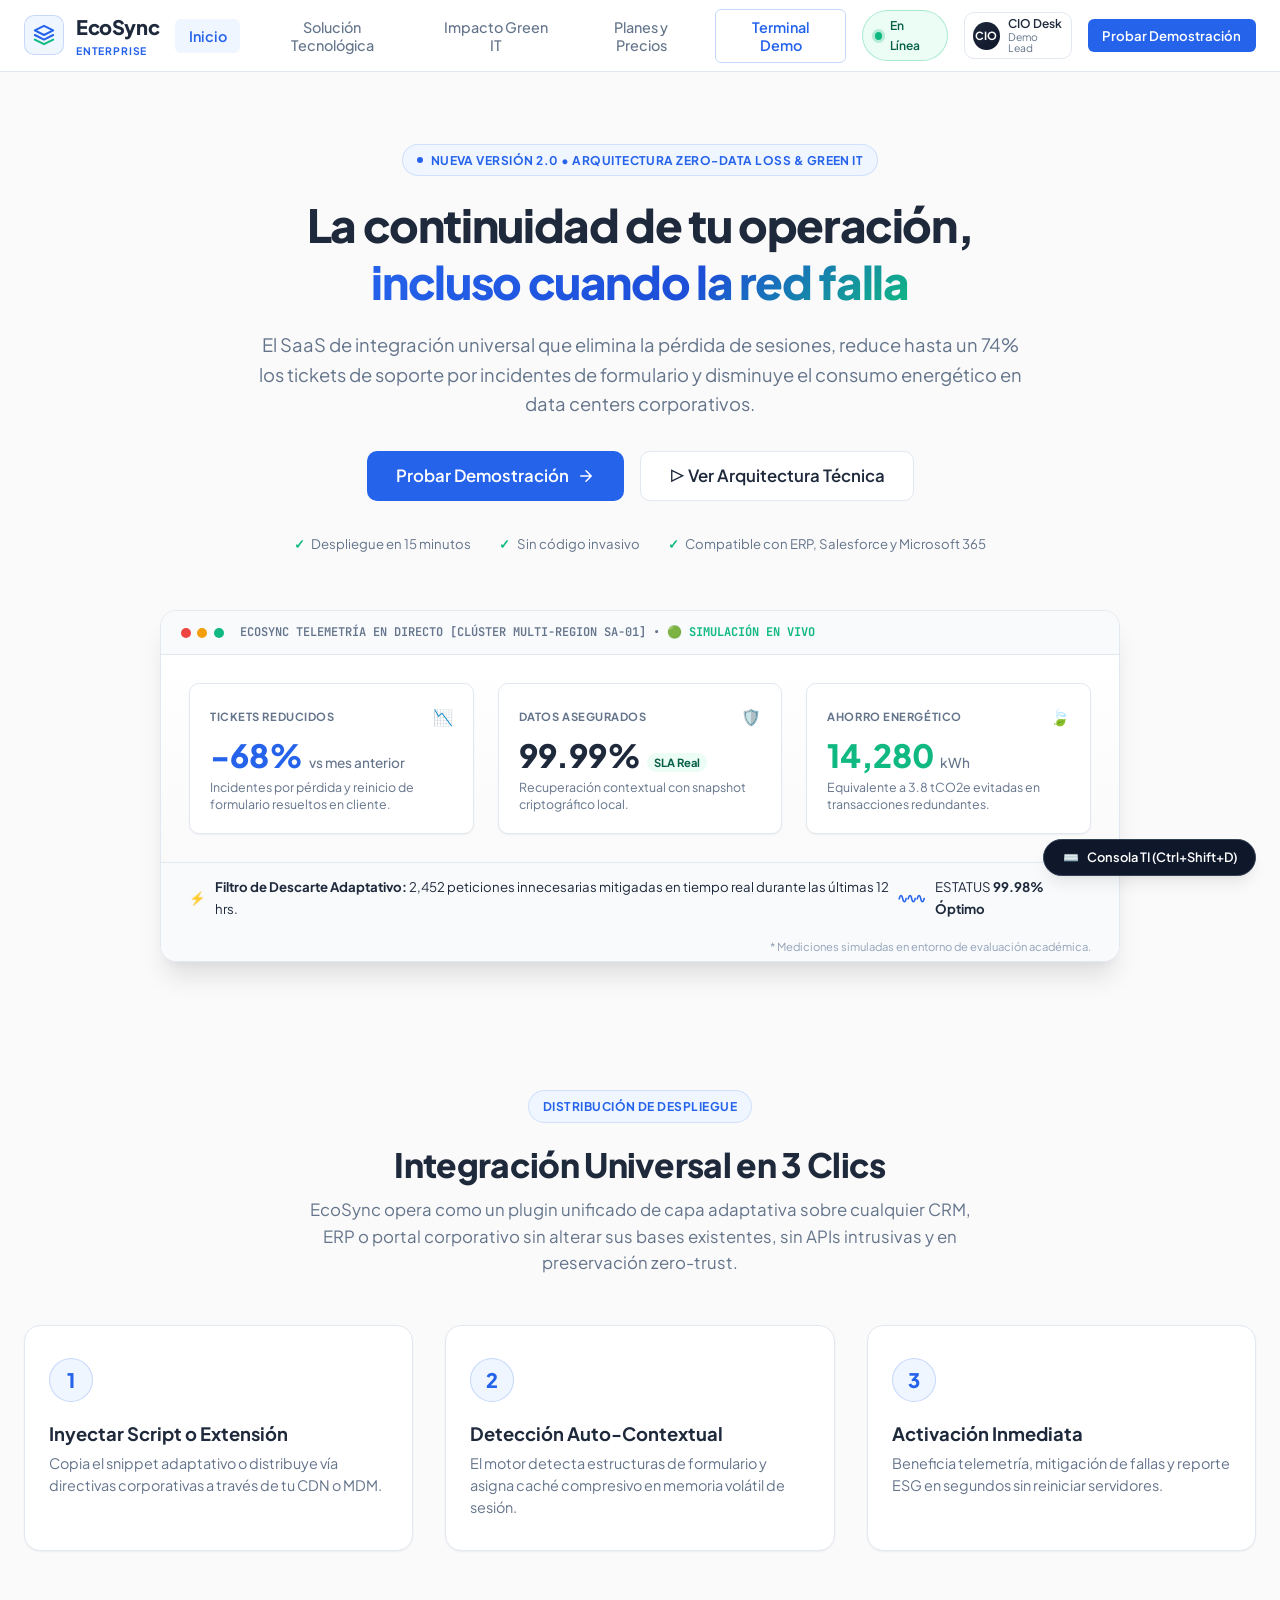
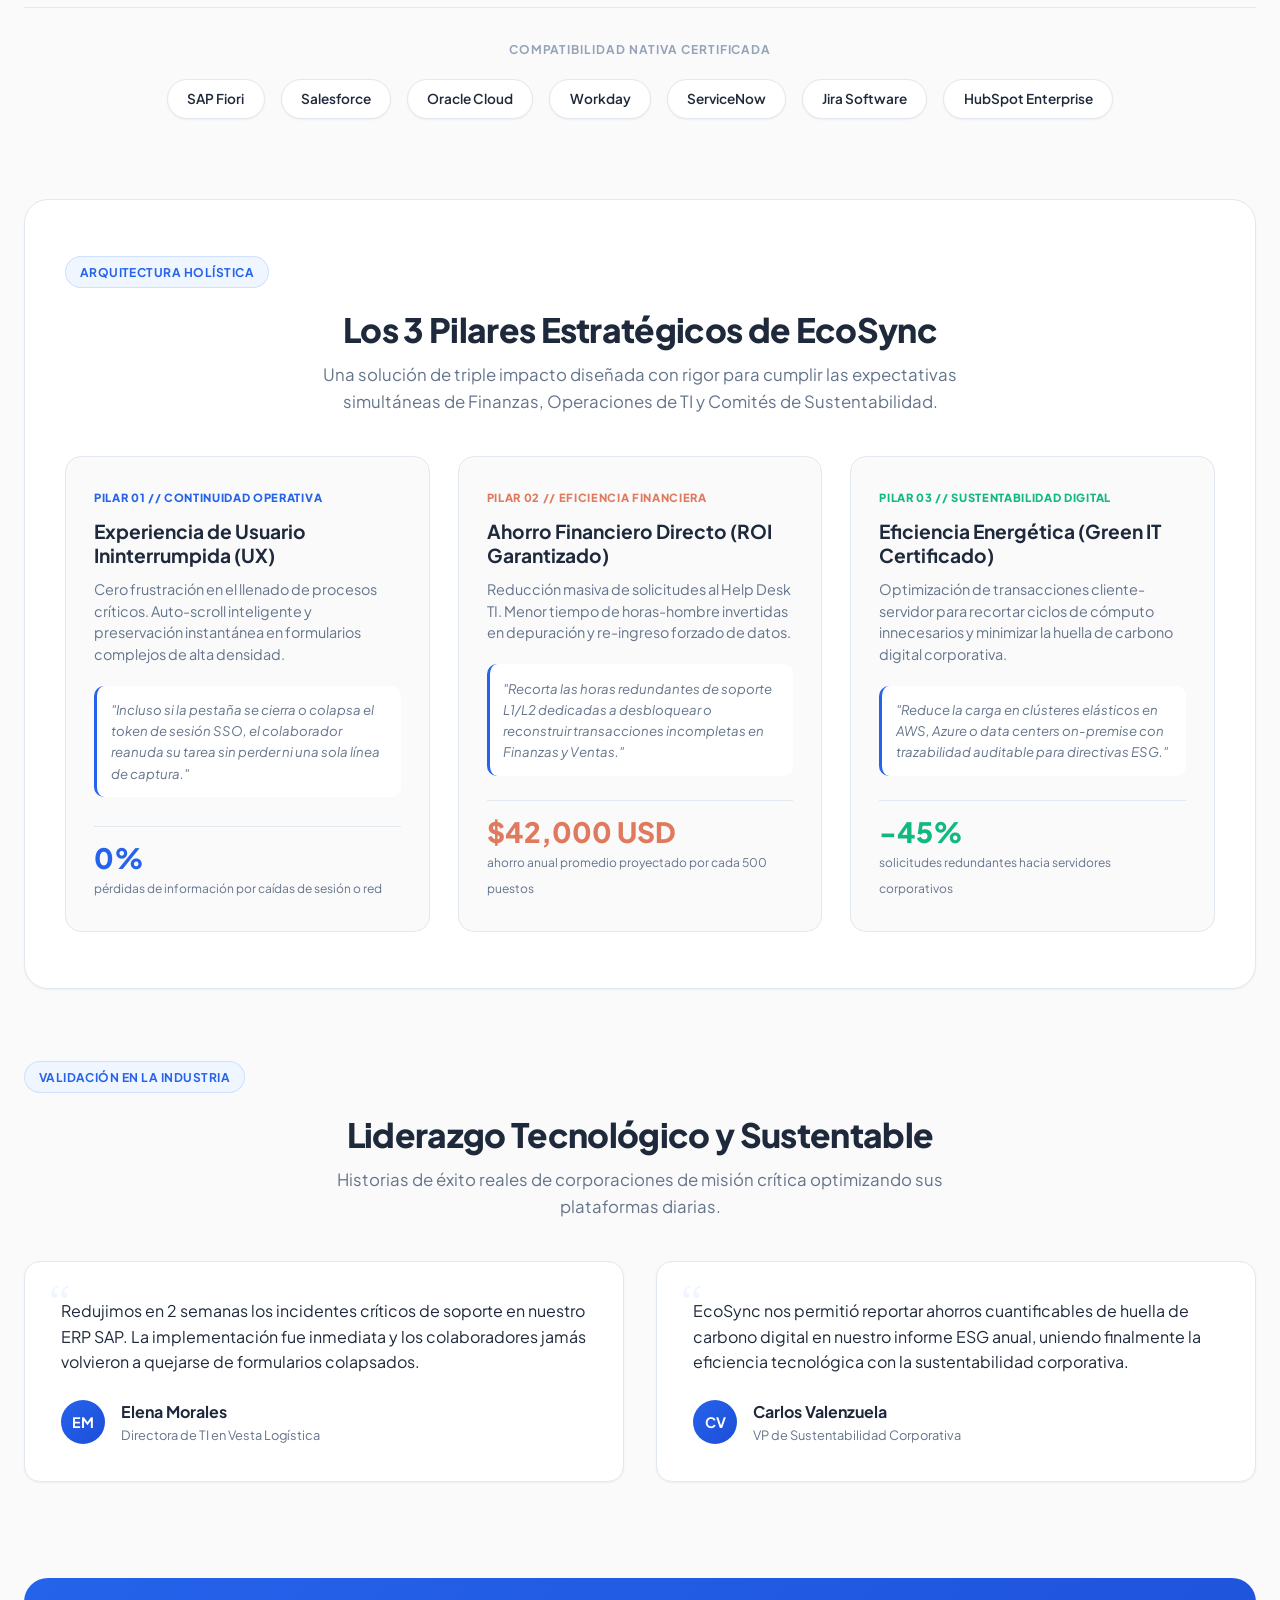
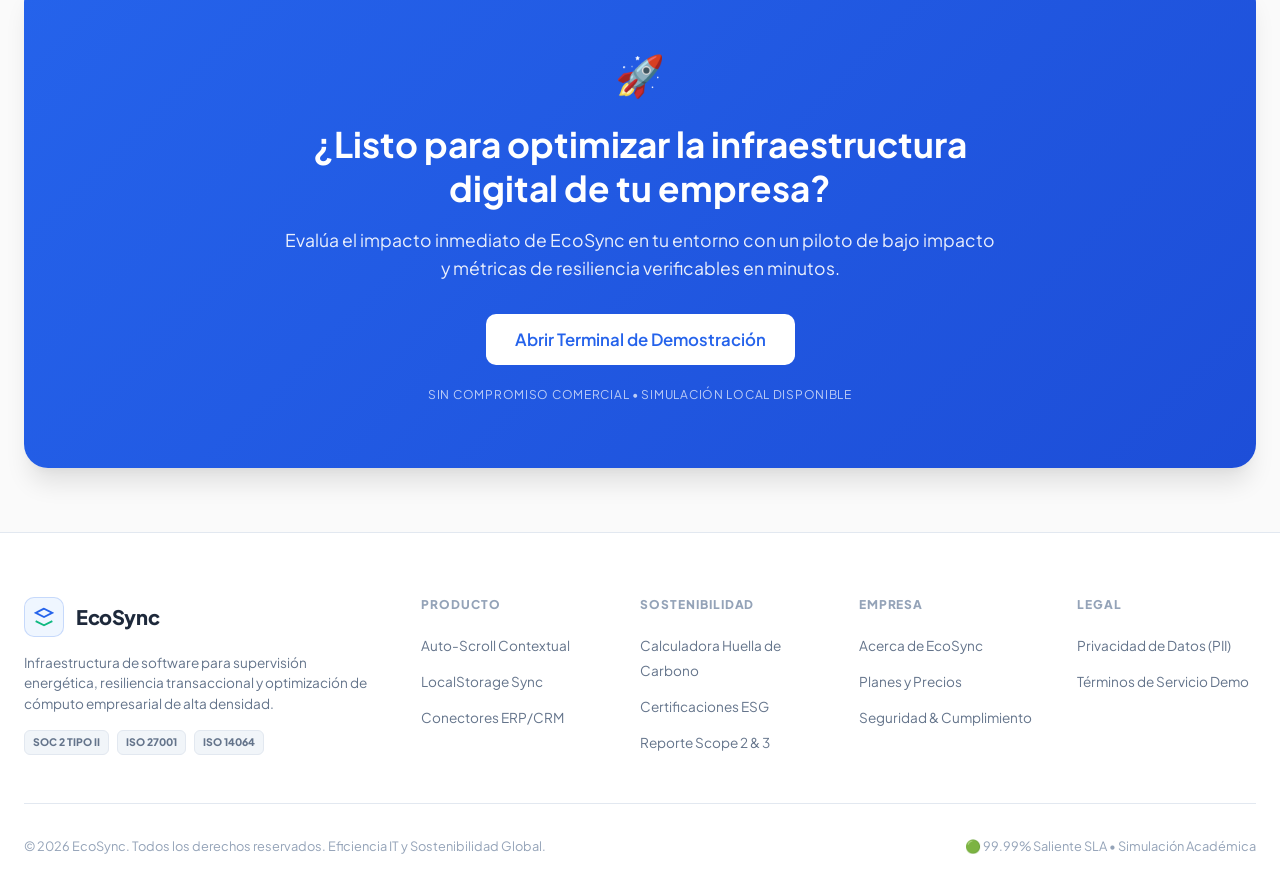
==== index.html @ 3bd9544c "feat: implementar plataforma web EcoSync y actualizar README" ====
<!DOCTYPE html>
<html lang="es">
<head>
  <meta charset="UTF-8">
  <meta name="viewport" content="width=device-width, initial-scale=1.0">
  <title>EcoSync — Resiliencia Digital, Continuidad Operativa y Green IT</title>
  <link rel="preconnect" href="https://fonts.googleapis.com">
  <link rel="preconnect" href="https://fonts.gstatic.com" crossorigin>
  <link href="https://fonts.googleapis.com/css2?family=Plus+Jakarta+Sans:wght@400;500;600;700;800&family=JetBrains+Mono:wght@400;500;600&display=swap" rel="stylesheet">
  <link rel="stylesheet" href="styles.css">
</head>
<body>

  <!-- BANNER GLOBAL DE CONTINGENCIA (Simulación de caída de red) -->
  <div id="contingency-banner" class="contingency-banner hidden" role="alert">
    <div class="banner-content">
      <span class="banner-icon">⚠️</span>
      <div class="banner-text">
        <strong>¡Ups! Detectamos una caída momentánea de red.</strong>
        <span>Modo contingencia activo: Tu borrador permanece guardado localmente de forma segura. Puedes seguir editando sin perder avances. La sincronización se pausará hasta que se restaure la conexión.</span>
      </div>
      <div class="banner-actions">
        <button id="btn-banner-restore" class="btn btn-sm btn-white">Restaurar Conexión</button>
      </div>
    </div>
  </div>

  <!-- NAVEGACIÓN SUPERIOR EMPRESARIAL -->
  <header class="app-header">
    <div class="header-container">
      <div class="brand-logo" id="nav-brand" role="button" tabindex="0">
        <div class="logo-mark">
          <svg width="22" height="22" viewBox="0 0 24 24" fill="none" xmlns="http://www.w3.org/2000/svg">
            <path d="M12 2L2 7L12 12L22 7L12 2Z" stroke="#2563EB" stroke-width="2.2" stroke-linecap="round" stroke-linejoin="round"/>
            <path d="M2 17L12 22L22 17" stroke="#10B981" stroke-width="2.2" stroke-linecap="round" stroke-linejoin="round"/>
            <path d="M2 12L12 17L22 12" stroke="#2563EB" stroke-width="2.2" stroke-linecap="round" stroke-linejoin="round"/>
          </svg>
        </div>
        <div class="logo-text">
          <span class="brand-name">EcoSync</span>
          <span class="brand-tag">ENTERPRISE</span>
        </div>
      </div>

      <nav class="main-nav" aria-label="Navegación principal">
        <button class="nav-link active" data-target="view-inicio">Inicio</button>
        <button class="nav-link" data-target="view-solucion">Solución Tecnológica</button>
        <button class="nav-link" data-target="view-green-it">Impacto Green IT</button>
        <button class="nav-link" data-target="view-precios">Planes y Precios</button>
        <button class="nav-link nav-link-highlight" data-target="view-terminal">Terminal Demo</button>
      </nav>

      <div class="header-right">
        <!-- Indicador de conexión -->
        <div class="connection-pill" id="global-connection-pill">
          <span class="status-indicator online" id="global-status-dot"></span>
          <span id="global-status-text">En Línea</span>
        </div>

        <!-- Usuario de demostración -->
        <div class="user-chip" title="Sesión de Demostración Activa">
          <div class="avatar">CIO</div>
          <div class="user-meta">
            <span class="user-name">CIO Desk</span>
            <span class="user-role">Demo Lead</span>
          </div>
        </div>

        <button class="btn btn-primary btn-sm" id="btn-header-cta">Probar Demostración</button>
      </div>
    </div>
  </header>

  <!-- CONTENEDOR DE VISTAS (SPA VANILLA) -->
  <main id="app-viewport">

    <!-- ========================================== -->
    <!-- 1. VISTA: INICIO / LANDING PAGE            -->
    <!-- ========================================== -->
    <section id="view-inicio" class="view-section active">
      <!-- HERO SECTION -->
      <div class="hero-section">
        <div class="hero-badge">
          <span class="badge-dot"></span>
          <span>NUEVA VERSIÓN 2.0 • ARQUITECTURA ZERO-DATA LOSS & GREEN IT</span>
        </div>
        
        <h1 class="hero-title">
          La continuidad de tu operación, <br>
          <span class="gradient-text">incluso cuando la red falla</span>
        </h1>
        
        <p class="hero-subtitle">
          El SaaS de integración universal que elimina la pérdida de sesiones, reduce hasta un 74% los tickets de soporte por incidentes de formulario y disminuye el consumo energético en data centers corporativos.
        </p>

        <div class="hero-actions">
          <button class="btn btn-primary btn-lg" id="btn-hero-try">
            <span>Probar Demostración</span>
            <svg width="18" height="18" viewBox="0 0 24 24" fill="none" stroke="currentColor" stroke-width="2" stroke-linecap="round" stroke-linejoin="round"><path d="M5 12h14M12 5l7 7-7 7"/></svg>
          </button>
          <button class="btn btn-secondary btn-lg" id="btn-hero-tech">
            <span>▷ Ver Arquitectura Técnica</span>
          </button>
        </div>

        <div class="hero-trust-bar">
          <div class="trust-item"><span class="check-icon">✓</span> Despliegue en 15 minutos</div>
          <div class="trust-item"><span class="check-icon">✓</span> Sin código invasivo</div>
          <div class="trust-item"><span class="check-icon">✓</span> Compatible con ERP, Salesforce y Microsoft 365</div>
        </div>

        <!-- TELEMETRÍA EN DIRECTO CARD (Referencia Imagen 1) -->
        <div class="telemetry-card">
          <div class="window-header">
            <div class="window-controls">
              <span class="dot dot-red"></span>
              <span class="dot dot-yellow"></span>
              <span class="dot dot-green"></span>
            </div>
            <div class="window-title">
              ECOSYNC TELEMETRÍA EN DIRECTO [CLÚSTER MULTI-REGION SA-01] • <span class="badge-live">🟢 SIMULACIÓN EN VIVO</span>
            </div>
          </div>

          <div class="telemetry-metrics-grid">
            <div class="telemetry-box">
              <div class="box-header">
                <span class="box-label">TICKETS REDUCIDOS</span>
                <span class="box-icon">📉</span>
              </div>
              <div class="box-value text-blue">-68% <span class="box-sub">vs mes anterior</span></div>
              <div class="box-desc">Incidentes por pérdida y reinicio de formulario resueltos en cliente.</div>
            </div>

            <div class="telemetry-box">
              <div class="box-header">
                <span class="box-label">DATOS ASEGURADOS</span>
                <span class="box-icon">🛡️</span>
              </div>
              <div class="box-value text-slate">99.99% <span class="box-badge-sla">SLA Real</span></div>
              <div class="box-desc">Recuperación contextual con snapshot criptográfico local.</div>
            </div>

            <div class="telemetry-box">
              <div class="box-header">
                <span class="box-label">AHORRO ENERGÉTICO</span>
                <span class="box-icon">🍃</span>
              </div>
              <div class="box-value text-green">14,280 <span class="box-sub">kWh</span></div>
              <div class="box-desc">Equivalente a 3.8 tCO2e evitadas en transacciones redundantes.</div>
            </div>
          </div>

          <div class="telemetry-status-bar">
            <div class="status-alert">
              <span class="alert-icon">⚡</span>
              <div>
                <strong>Filtro de Descarte Adaptativo:</strong>
                <span>2,452 peticiones innecesarias mitigadas en tiempo real durante las últimas 12 hrs.</span>
              </div>
            </div>
            <div class="status-stat">
              <span class="sparkline-sim">∿∿∿</span>
              <span class="stat-text">ESTATUS <strong>99.98% Óptimo</strong></span>
            </div>
          </div>
          <div class="demo-disclaimer-note">* Mediciones simuladas en entorno de evaluación académica.</div>
        </div>
      </div>

      <!-- SECCIÓN: INTEGRACIÓN EN 3 CLICS -->
      <section class="content-block text-center">
        <div class="section-badge">DISTRIBUCIÓN DE DESPLIEGUE</div>
        <h2 class="section-title">Integración Universal en 3 Clics</h2>
        <p class="section-subtitle">
          EcoSync opera como un plugin unificado de capa adaptativa sobre cualquier CRM, ERP o portal corporativo sin alterar sus bases existentes, sin APIs intrusivas y en preservación zero-trust.
        </p>

        <div class="steps-grid">
          <div class="step-card">
            <div class="step-number">1</div>
            <h3 class="step-title">Inyectar Script o Extensión</h3>
            <p class="step-desc">Copia el snippet adaptativo o distribuye vía directivas corporativas a través de tu CDN o MDM.</p>
          </div>
          <div class="step-card">
            <div class="step-number">2</div>
            <h3 class="step-title">Detección Auto-Contextual</h3>
            <p class="step-desc">El motor detecta estructuras de formulario y asigna caché compresivo en memoria volátil de sesión.</p>
          </div>
          <div class="step-card">
            <div class="step-number">3</div>
            <h3 class="step-title">Activación Inmediata</h3>
            <p class="step-desc">Beneficia telemetría, mitigación de fallas y reporte ESG en segundos sin reiniciar servidores.</p>
          </div>
        </div>

        <div class="compatibility-container">
          <div class="compat-label">COMPATIBILIDAD NATIVA CERTIFICADA</div>
          <div class="logo-badges">
            <span class="logo-chip">SAP Fiori</span>
            <span class="logo-chip">Salesforce</span>
            <span class="logo-chip">Oracle Cloud</span>
            <span class="logo-chip">Workday</span>
            <span class="logo-chip">ServiceNow</span>
            <span class="logo-chip">Jira Software</span>
            <span class="logo-chip">HubSpot Enterprise</span>
          </div>
        </div>
      </section>

      <!-- SECCIÓN: LOS 3 PILARES ESTRATÉGICOS -->
      <section class="content-block bg-white-rounded">
        <div class="section-badge text-center">ARQUITECTURA HOLÍSTICA</div>
        <h2 class="section-title text-center">Los 3 Pilares Estratégicos de EcoSync</h2>
        <p class="section-subtitle text-center">
          Una solución de triple impacto diseñada con rigor para cumplir las expectativas simultáneas de Finanzas, Operaciones de TI y Comités de Sustentabilidad.
        </p>

        <div class="pillars-grid">
          <!-- Pilar 1 -->
          <div class="pillar-card">
            <div class="pillar-tag">PILAR 01 // CONTINUIDAD OPERATIVA</div>
            <h3 class="pillar-title">Experiencia de Usuario Ininterrumpida (UX)</h3>
            <p class="pillar-desc">
              Cero frustración en el llenado de procesos críticos. Auto-scroll inteligente y preservación instantánea en formularios complejos de alta densidad.
            </p>
            <div class="pillar-quote">
              "Incluso si la pestaña se cierra o colapsa el token de sesión SSO, el colaborador reanuda su tarea sin perder ni una sola línea de captura."
            </div>
            <div class="pillar-metric">
              <span class="metric-num">0%</span>
              <span class="metric-label">pérdidas de información por caídas de sesión o red</span>
            </div>
          </div>

          <!-- Pilar 2 -->
          <div class="pillar-card">
            <div class="pillar-tag text-orange">PILAR 02 // EFICIENCIA FINANCIERA</div>
            <h3 class="pillar-title">Ahorro Financiero Directo (ROI Garantizado)</h3>
            <p class="pillar-desc">
              Reducción masiva de solicitudes al Help Desk TI. Menor tiempo de horas-hombre invertidas en depuración y re-ingreso forzado de datos.
            </p>
            <div class="pillar-quote">
              "Recorta las horas redundantes de soporte L1/L2 dedicadas a desbloquear o reconstruir transacciones incompletas en Finanzas y Ventas."
            </div>
            <div class="pillar-metric">
              <span class="metric-num text-orange">$42,000 USD</span>
              <span class="metric-label">ahorro anual promedio proyectado por cada 500 puestos</span>
            </div>
          </div>

          <!-- Pilar 3 -->
          <div class="pillar-card">
            <div class="pillar-tag text-green">PILAR 03 // SUSTENTABILIDAD DIGITAL</div>
            <h3 class="pillar-title">Eficiencia Energética (Green IT Certificado)</h3>
            <p class="pillar-desc">
              Optimización de transacciones cliente-servidor para recortar ciclos de cómputo innecesarios y minimizar la huella de carbono digital corporativa.
            </p>
            <div class="pillar-quote">
              "Reduce la carga en clústeres elásticos en AWS, Azure o data centers on-premise con trazabilidad auditable para directivas ESG."
            </div>
            <div class="pillar-metric">
              <span class="metric-num text-green">-45%</span>
              <span class="metric-label">solicitudes redundantes hacia servidores corporativos</span>
            </div>
          </div>
        </div>
      </section>

      <!-- SECCIÓN: TESTIMONIOS -->
      <section class="content-block">
        <div class="section-badge text-center">VALIDACIÓN EN LA INDUSTRIA</div>
        <h2 class="section-title text-center">Liderazgo Tecnológico y Sustentable</h2>
        <p class="section-subtitle text-center">
          Historias de éxito reales de corporaciones de misión crítica optimizando sus plataformas diarias.
        </p>

        <div class="testimonials-grid">
          <div class="testimonial-card">
            <div class="quote-mark">“</div>
            <p class="quote-body">
              Redujimos en 2 semanas los incidentes críticos de soporte en nuestro ERP SAP. La implementación fue inmediata y los colaboradores jamás volvieron a quejarse de formularios colapsados.
            </p>
            <div class="author-info">
              <div class="author-avatar">EM</div>
              <div>
                <strong>Elena Morales</strong>
                <span class="author-role">Directora de TI en Vesta Logística</span>
              </div>
            </div>
          </div>

          <div class="testimonial-card">
            <div class="quote-mark">“</div>
            <p class="quote-body">
              EcoSync nos permitió reportar ahorros cuantificables de huella de carbono digital en nuestro informe ESG anual, uniendo finalmente la eficiencia tecnológica con la sustentabilidad corporativa.
            </p>
            <div class="author-info">
              <div class="author-avatar">CV</div>
              <div>
                <strong>Carlos Valenzuela</strong>
                <span class="author-role">VP de Sustentabilidad Corporativa</span>
              </div>
            </div>
          </div>
        </div>
      </section>

      <!-- CTA FINAL INICIO -->
      <section class="cta-banner">
        <div class="cta-content">
          <span class="cta-icon">🚀</span>
          <h2 class="cta-title">¿Listo para optimizar la infraestructura digital de tu empresa?</h2>
          <p class="cta-desc">
            Evalúa el impacto inmediato de EcoSync en tu entorno con un piloto de bajo impacto y métricas de resiliencia verificables en minutos.
          </p>
          <div class="cta-buttons">
            <button class="btn btn-white btn-lg" id="btn-cta-terminal">Abrir Terminal de Demostración</button>
          </div>
          <div class="cta-footnote">SIN COMPROMISO COMERCIAL • SIMULACIÓN LOCAL DISPONIBLE</div>
        </div>
      </section>
    </section>


    <!-- ========================================== -->
    <!-- 2. VISTA: SOLUCIÓN TECNOLÓGICA             -->
    <!-- ========================================== -->
    <section id="view-solucion" class="view-section">
      <div class="section-header-hero">
        <div class="hero-badge">
          <span class="badge-dot"></span>
          <span>ARQUITECTURA Y FUNCIONAMIENTO TÉCNICO • RESILIENCIA Y CERO-DATA-LOSS</span>
        </div>
        <h1 class="hero-title">Tecnología Invisible, <br><span class="gradient-text">Rendimiento Imparable</span></h1>
        <p class="hero-subtitle">
          Descubre la ingeniería detrás de nuestra sincronización de estado sin sobrecarga de red y el motor de preservación contextual para la empresa moderna.
        </p>
        
        <div class="tech-quick-stats">
          <div class="quick-stat-box">
            <span class="stat-label">TIEMPO DE RESPUESTA</span>
            <span class="stat-val text-blue">&lt; 1.8 ms</span>
          </div>
          <div class="quick-stat-box">
            <span class="stat-label">PETICIONES REDUCIDAS</span>
            <span class="stat-val text-green">-96.2%</span>
          </div>
        </div>
      </div>

      <!-- AUTO-SCROLL CONTEXTUAL INTELIGENTE (Referencia Imagen 3) -->
      <div class="tech-deep-dive">
        <div class="deep-dive-left">
          <div class="tech-tag">MÓDULO DINÁMICO 01</div>
          <h2 class="deep-dive-title">Auto-Scroll Contextual Inteligente</h2>
          
          <div class="feature-bullet-list">
            <div class="feature-bullet">
              <div class="bullet-idx">01</div>
              <div>
                <strong>Detección Vectorial de Foco</strong>
                <p>El micro-kernel de EcoSync mapea el DOM en tiempo real, catalogando campos interactivos en formularios de alta densidad (&gt;100 campos ERP) sin ralentizar el layout.</p>
              </div>
            </div>
            
            <div class="feature-bullet">
              <div class="bullet-idx">02</div>
              <div>
                <strong>Suavizado Cinemático Adaptativo</strong>
                <p>Desplaza la lente autónoma basándose en las matrices activas que conducen la vista hacia el siguiente bloque de validación óptimo, eliminando el scroll errático.</p>
              </div>
            </div>

            <div class="feature-bullet">
              <div class="bullet-idx">03</div>
              <div>
                <strong>Recuperación Sub-Pixel de Posición</strong>
                <p>Ante caídas de pestaña o desconexión transitoria, el viewport restaura el cursor y la posición topográfica de pantalla con precisión milimétrica.</p>
              </div>
            </div>
          </div>
        </div>

        <div class="deep-dive-right">
          <div class="terminal-mock">
            <div class="terminal-mock-head">
              <span class="dot dot-red"></span>
              <span class="dot dot-yellow"></span>
              <span class="dot dot-green"></span>
              <span class="mock-head-text">TELEMETRÍA EN DIRECTO • Consola ERP Cloud</span>
            </div>
            <div class="terminal-mock-body">
              <div class="mock-row">
                <span class="mock-label">ID DE RECURSO:</span>
                <span class="mock-code">CLS-492-RD-PLT#39111-HCP188 [ERP Compute Node]</span>
              </div>
              <div class="mock-row">
                <span class="mock-label">ESTADO:</span>
                <span class="mock-badge-success">SINCRONIZADO</span>
              </div>
              <div class="mock-divider"></div>
              <div class="mock-row">
                <span class="mock-label">SN-2 VARIABILIDAD AMBIENTAL:</span>
                <span class="mock-val">SUPERVISIÓN 7500K</span>
              </div>
              <div class="mock-row">
                <span class="mock-label">MAX_CARBON_INTENSITY:</span>
                <span class="mock-val">248 gCO2/kWh [Auto-Throttle On]</span>
              </div>
              <div class="mock-row">
                <span class="mock-label">SN-3 HISTORIAL CRÍTICO:</span>
                <span class="mock-val">COMPLETADO [0 DROPS]</span>
              </div>
              <div class="mock-row">
                <span class="mock-label">TX_ACCOUNT:</span>
                <span class="mock-code">040551-002-IT OFFSHORE CENTER</span>
              </div>
            </div>
            <div class="terminal-mock-foot">
              <span>Viewport Top-Y: <strong>144.20 px</strong></span>
              <span>Latencia: <strong>15.8 ms (59.8 FPS)</strong></span>
              <span>Carga CPU: <strong>0.02% avg</strong></span>
            </div>
          </div>
        </div>
      </div>

      <!-- PERSISTENCIA CERO PÉRDIDAS -->
      <section class="content-block text-center">
        <div class="tech-tag">MÓDULO DINÁMICO 02</div>
        <h2 class="section-title">Persistencia Cero-Pérdidas con Cifrado Local</h2>
        <p class="section-subtitle">
          Arquitectura orientada a eventos para proteger cada byte ingresado sin inundar los endpoints de la nube con peticiones innecesarias.
        </p>

        <div class="pillars-grid">
          <div class="feature-card">
            <span class="feature-card-icon">🔒</span>
            <h3 class="feature-card-title">Buffer Delta Encriptado</h3>
            <p class="feature-card-desc">
              Guarda en auto-salvaguardas los cambios atómicos en el LocalStorage del cliente con llaves de sesión efímeras en memoria volátil.
            </p>
          </div>

          <div class="feature-card">
            <span class="feature-card-icon">🍃</span>
            <h3 class="feature-card-title">Ahorro Extremo de Tráfico</h3>
            <p class="feature-card-desc">
              En lugar de emitir un guardado HTTP con cada tecla presionada, los datos se consolidan localmente y viajan únicamente al confirmar.
            </p>
          </div>

          <div class="feature-card">
            <span class="feature-card-icon">🛡️</span>
            <h3 class="feature-card-title">Inmunidad a Fallos de Red</h3>
            <p class="feature-card-desc">
              Si la VPN corporativa cae, el navegador se cuelga o el usuario cierra su portátil por error, el estado se preserva íntegro.
            </p>
          </div>
        </div>
      </section>

      <!-- MATRIZ COMPARATIVA DE INGENIERÍA -->
      <section class="content-block">
        <div class="section-badge text-center">MATRIZ COMPARATIVA DE INGENIERÍA</div>
        <h2 class="section-title text-center">Arquitecturas Web Clásicas vs EcoSync</h2>

        <div class="comparison-grid">
          <div class="compare-col bad">
            <div class="compare-head">
              <span class="badge-status-red">INEFICIENTE</span>
              <h3>Arquitecturas Web Clásicas</h3>
            </div>
            <ul class="compare-list">
              <li>❌ Pérdida absoluta de avances cuando la sesión expira o el token SSO caduca.</li>
              <li>❌ Sobrecarga severa de servidores Web/API con peticiones redundantes tipo auto-save continuo.</li>
              <li>❌ Falsos negativos y riesgo de duplicidad de transacciones al reintentar a ciegas en mala red.</li>
              <li>❌ Sin tolerancia a latencias altas en sucursales remotas ni operabilidad offline.</li>
            </ul>
          </div>

          <div class="compare-col good">
            <div class="compare-head">
              <span class="badge-status-blue">OPTIMIZADO</span>
              <h3>EcoSync Edge Resilience</h3>
            </div>
            <ul class="compare-list">
              <li>✅ Snapshot local resiliente encriptado en el almacenamiento del cliente.</li>
              <li>✅ Consumo de ancho de banda minimizado: consolidación inteligente antes de emitir tráfico.</li>
              <li>✅ Recuperación instantánea ante caídas de VPN, microcortes o recarga accidental de pestaña.</li>
              <li>✅ Integridad criptográfica garantizada: cero riesgo de pérdida de capturas en campo.</li>
            </ul>
          </div>
        </div>
      </section>

      <!-- INTEGRACIÓN UNIVERSAL SIN TOCAR BACKEND -->
      <section class="content-block bg-white-rounded">
        <div class="section-badge text-center">INTEGRACIÓN TRANSPARENTE</div>
        <h2 class="section-title text-center">Integración Universal Sin Alterar el Backend</h2>
        <p class="section-subtitle text-center">
          Arquitectura no invasiva tipo headless wrapper: conecta las plataformas neurálgicas de tu organización en minutos sin tocar el código central.
        </p>

        <div class="arch-flow-diagram">
          <div class="arch-node">
            <div class="node-icon">👤</div>
            <div class="node-title">Usuario en Navegador</div>
            <div class="node-sub">Captura de campos, eventos de teclado y detección de caídas de red.</div>
          </div>
          <div class="arch-arrow">➔</div>
          <div class="arch-node arch-node-core">
            <div class="node-icon">⚡</div>
            <div class="node-title">EcoSync LocalEngine</div>
            <div class="node-sub">Micro-kernel ligero: autoguardado LocalStorage, auto-scroll y consolidación de peticiones.</div>
          </div>
          <div class="arch-arrow">➔</div>
          <div class="arch-node">
            <div class="node-icon">🏢</div>
            <div class="node-title">ERP / CRM Corporativo</div>
            <div class="node-sub">Recibe únicamente datos completos y validados, reduciendo hasta un 90% el cómputo de servidor.</div>
          </div>
        </div>
      </section>
    </section>


    <!-- ========================================== -->
    <!-- 3. VISTA: IMPACTO GREEN IT                 -->
    <!-- ========================================== -->
    <section id="view-green-it" class="view-section">
      <div class="section-header-hero">
        <div class="hero-badge">
          <span class="badge-dot"></span>
          <span>SOSTENIBILIDAD DIGITAL Y GREEN COMPUTING</span>
        </div>
        <h1 class="hero-title">Reduce la Huella de Carbono <br><span class="gradient-text">de tu Infraestructura TI</span></h1>
        <p class="hero-subtitle">
          La eficiencia de software es el vector de descarbonización corporativa más rápido y rentable. Calcula tu impacto ambiental en segundos y acelera tus compromisos Net-Zero.
        </p>
        <div class="standards-pills">
          <span class="std-pill">🌱 Alcance 2 & 3 GHG Protocol</span>
          <span class="std-pill">📑 Cumplimiento CSRD & GRI 302</span>
          <span class="std-pill">⚙️ SCI (Software Carbon Intensity) Auditable</span>
        </div>
      </div>

      <!-- CALCULADORA DINÁMICA DE IMPACTO ESG (Referencia Imagen 4) -->
      <div class="esg-calculator-container">
        <div class="calculator-card">
          <div class="calc-header">
            <div>
              <span class="calc-badge">MOTOR GEOMÉTRICO DE SIMULACIÓN</span>
              <h2 class="calc-title">Calculadora Dinámica de Impacto ESG</h2>
            </div>
            <div class="calc-tag-right">Algoritmo calibrado v2.4b (Factor IEA 2023: 0.385 kg CO2e/kWh)</div>
          </div>

          <div class="calc-grid">
            <!-- Columna Parámetros -->
            <div class="calc-inputs-col">
              <div class="calc-input-group">
                <div class="input-head">
                  <label for="range-users">Usuarios y Puestos Activos:</label>
                  <span class="input-val-badge" id="val-users">2,500</span>
                </div>
                <input type="range" id="range-users" min="100" max="10000" step="100" value="2500" class="custom-slider">
                <div class="range-limits"><span>100</span><span>10,000+</span></div>
              </div>

              <div class="calc-input-group">
                <label for="select-erp">Plataforma Primaria ERP/CRM:</label>
                <select id="select-erp" class="custom-select">
                  <option value="1.2">SAP S/4HANA & SAP Fiori (Alta densidad)</option>
                  <option value="1.0">Salesforce Enterprise & LWC</option>
                  <option value="1.1">Microsoft Dynamics 365 Finance</option>
                  <option value="1.15">Oracle Cloud ERP / Financials</option>
                </select>
              </div>

              <div class="calc-input-group">
                <div class="input-head">
                  <label for="range-tx">Consultas / Transacciones Diarias por Usuario:</label>
                  <span class="input-val-badge" id="val-tx">120</span>
                </div>
                <input type="range" id="range-tx" min="20" max="500" step="10" value="120" class="custom-slider">
                <div class="range-limits"><span>20 transacciones</span><span>500 transacciones</span></div>
              </div>

              <div class="calc-notice">
                ℹ️ El motor proyecta el ahorro eliminando peticiones redundantes mediante Cache LocalStorage Heurístico y compresión delta en el cliente.
              </div>
            </div>

            <!-- Columna Resultados Dinámicos -->
            <div class="calc-results-col">
              <div class="results-grid">
                <div class="result-tile">
                  <div class="result-head">
                    <span>AHORRO ENERGÉTICO ANUAL</span>
                    <span class="result-icon">⚡</span>
                  </div>
                  <div class="result-val text-blue" id="res-energy">5,606 <span class="val-unit">kWh / año</span></div>
                  <div class="result-sub" id="res-homes">Equivalente a alimentar 5 hogares promedio durante 1 año.</div>
                </div>

                <div class="result-tile">
                  <div class="result-head">
                    <span>HUELLA CO2E EVITADA</span>
                    <span class="result-icon">☁️</span>
                  </div>
                  <div class="result-val text-green" id="res-carbon">2.2 <span class="val-unit">Ton CO2e</span></div>
                  <div class="result-sub">Reducción neta directa en Alcance 3 corporativo.</div>
                </div>

                <div class="result-tile">
                  <div class="result-head">
                    <span>EQUIVALENTE ARBÓREO</span>
                    <span class="result-icon">🌳</span>
                  </div>
                  <div class="result-val text-slate" id="res-trees">100 <span class="val-unit">árboles</span></div>
                  <div class="result-sub">Árboles urbanos absorbiendo emisiones durante 10 años.</div>
                </div>

                <div class="result-tile">
                  <div class="result-head">
                    <span>AHORRO ECONÓMICO TI</span>
                    <span class="result-icon">💵</span>
                  </div>
                  <div class="result-val text-orange" id="res-money">$2,113 <span class="val-unit">USD / año</span></div>
                  <div class="result-sub">Reducción directa en facturación Cloud, egress & vCPU.</div>
                </div>
              </div>

              <button class="btn btn-outline-primary btn-block" id="btn-download-esg">
                📄 Descargar Resumen de Impacto ESG (.txt)
              </button>
            </div>
          </div>
        </div>
      </div>

      <!-- CALCULADORA GREEN IT SIMPLIFICADA (Requisito Académico 8) -->
      <section class="content-block">
        <div class="section-badge text-center">FÓRMULA OPERATIVA</div>
        <h2 class="section-title text-center">Calculadora Green IT Simplificada</h2>
        <p class="section-subtitle text-center">
          Demuestra la estimación directa de solicitudes evitadas al año para comprobar la descongestión de servidores corporativos.
        </p>

        <div class="simple-calc-box">
          <div class="simple-calc-grid">
            <div class="form-group">
              <label for="sc-req">Solicitudes redundantes por día:</label>
              <input type="number" id="sc-req" value="2400" min="0" class="form-control">
              <small class="text-muted">Peticiones repetitivas generadas por validación continua.</small>
            </div>

            <div class="form-group">
              <label for="sc-reduction">Porcentaje de reducción estimado (%):</label>
              <input type="number" id="sc-reduction" value="65" min="0" max="100" class="form-control">
              <small class="text-muted">Porcentaje filtrado y consolidado por EcoSync.</small>
            </div>

            <div class="form-group">
              <label for="sc-days">Días de operación al año:</label>
              <input type="number" id="sc-days" value="250" min="1" max="365" class="form-control">
              <small class="text-muted">Jornadas laborales anuales estándar.</small>
            </div>
          </div>

          <div class="simple-calc-result">
            <div class="calc-formula-display">
              <strong>Fórmula:</strong> Solicitudes evitadas al año = Solicitudes redundantes × % Reducción × Días de operación
            </div>
            <div class="formula-output">
              <span>Total de solicitudes evitadas al año:</span>
              <strong id="sc-total-result" class="text-green">390,000 peticiones</strong>
            </div>
            <p class="formula-disclaimer">
              * Nota: Este cálculo es una estimación ilustrativa basada en promedios operativos de arquitectura web.
            </p>
          </div>
        </div>
      </section>

      <!-- ¿POR QUÉ AHORRA ENERGÍA EL SOFTWARE ECOSYNC? -->
      <section class="content-block bg-white-rounded">
        <div class="section-badge text-center">FUNDAMENTO CIENTÍFICO Y TÉCNICO</div>
        <h2 class="section-title text-center">¿Por qué ahorra energía el software EcoSync?</h2>
        <p class="section-subtitle text-center">
          A diferencia de proyectos de hardware que toman años, la optimización algorítmica de software produce reducciones medibles en menos de 48 horas tras su despliegue.
        </p>

        <div class="pillars-grid">
          <div class="feature-card">
            <div class="card-kpi text-blue">-45% Peticiones HTTP</div>
            <h3 class="feature-card-title">Eliminación de Tráfico Redundante</h3>
            <p class="feature-card-desc">
              EcoSync analiza y cataloga transacciones en el LocalStorage del cliente. Evita que miles de usuarios bombardeen el gateway corporativo con peticiones continuas de cada tecla.
            </p>
          </div>

          <div class="feature-card">
            <div class="card-kpi text-green">Menor Uso de CPU</div>
            <h3 class="feature-card-title">Alivio en Bases de Datos SQL/ERP</h3>
            <p class="feature-card-desc">
              Al procesar validaciones y auto-scroll en el cliente antes del envío final, los clústeres centrales suprimen colas de reintentos y bloqueos de tablas en horas pico.
            </p>
          </div>

          <div class="feature-card">
            <div class="card-kpi text-orange">Menor Huella Térmica</div>
            <h3 class="feature-card-title">Menor Refrigeración en Data Centers</h3>
            <p class="feature-card-desc">
              Cada kilovatio no disipado en clústeres de servidores (AWS, Azure o centros On-Premises) ahorra un 40% adicional en los sistemas HVAC de enfriamiento industrial.
            </p>
          </div>
        </div>

        <!-- SCI BOX -->
        <div class="sci-box">
          <div class="sci-head">
            <strong>Medición SCI (Software Carbon Intensity) en Tiempo Real:</strong>
            <code>SCI = ((E × I) + M) / R</code>
          </div>
          <div class="sci-metrics">
            <div>Intensidad de Red: <strong>0.012 g CO2e / req</strong> (-92% vs legacy)</div>
            <div>Reducción Térmica Proyectada: <strong>-4.1 °C</strong> en rack clusters</div>
          </div>
        </div>
      </section>
    </section>


    <!-- ========================================== -->
    <!-- 4. VISTA: PLANES Y PRECIOS                 -->
    <!-- ========================================== -->
    <section id="view-precios" class="view-section">
      <div class="section-header-hero">
        <div class="hero-badge">
          <span class="badge-dot"></span>
          <span>INVERSIÓN CLARA Y TRANSPARENTE</span>
        </div>
        <h1 class="hero-title">Planes Diseñados para Escalar <br><span class="gradient-text">con tu Operación</span></h1>
        <p class="hero-subtitle">
          Licenciamiento SaaS flexible con retorno de inversión garantizado en menos de 90 días. Todos los planes incluyen actualizaciones continuas de seguridad y módulos Green IT.
        </p>

        <!-- FACTURACIÓN SWITCH (Referencia Imagen 2) -->
        <div class="billing-switch-wrapper">
          <span class="switch-label active" id="lbl-billing-monthly">Facturación Mensual</span>
          <button class="switch-toggle" id="btn-billing-toggle" role="switch" aria-checked="false">
            <span class="switch-thumb"></span>
          </button>
          <span class="switch-label" id="lbl-billing-annual">
            Facturación Anual <span class="badge-discount">-20% + ESG Report</span>
          </span>
        </div>

        <div class="guarantee-pills">
          <span>🛡️ Sin permanencia forzada</span>
          <span>🌿 Métrica Scope 2 incluida</span>
          <span>⚡ Despliegue en 48 horas</span>
        </div>
      </div>

      <!-- TARJETAS DE PRECIOS -->
      <div class="pricing-cards-grid">
        <!-- PLAN PYME -->
        <div class="pricing-card">
          <div class="pricing-card-header">
            <div class="card-icon">💻</div>
            <h3 class="plan-name">Plan Pyme</h3>
            <p class="plan-desc">Para empresas en crecimiento que buscan robustecer sus primeros procesos críticos sin fricción técnica.</p>
            <div class="plan-capacity">👥 Hasta 50 usuarios activos</div>
          </div>

          <div class="plan-price-block">
            <div class="plan-price">
              <span class="price-currency">$</span>
              <span class="price-val" id="price-pyme">249</span>
              <span class="price-cycle">USD / mes</span>
            </div>
            <div class="plan-billing-note" id="note-pyme">Facturado mes a mes</div>
            <div class="plan-onboarding">ONBOARDING: $450 USD (PAGO ÚNICO)</div>
          </div>

          <ul class="plan-features-list">
            <li><span class="f-check">✓</span> Auto-Scroll Contextual estándar</li>
            <li><span class="f-check">✓</span> Autoguardado LocalStorage con encriptación local</li>
            <li><span class="f-check">✓</span> 1 Conector integrado (Salesforce o CRM compatible)</li>
            <li><span class="f-check">✓</span> Soporte estándar vía tickets (L-V 9h-18h)</li>
            <li><span class="f-check">✓</span> Métricas básicas de ahorro y Green IT</li>
          </ul>

          <button class="btn btn-outline-primary btn-block" data-select-plan="Pyme">Comenzar Prueba Gratuita 14 Días</button>
        </div>

        <!-- PLAN CORPORATIVO (MÁS POPULAR) -->
        <div class="pricing-card featured">
          <div class="popular-ribbon">MÁS POPULAR</div>
          <div class="pricing-card-header">
            <div class="card-icon">🏢</div>
            <h3 class="plan-name">Plan Corporativo</h3>
            <p class="plan-desc">Para medianas y grandes corporaciones con operación intensiva de datos, alta concurrencia y auditoría ESG.</p>
            <div class="plan-capacity">👥 Hasta 500 usuarios activos</div>
          </div>

          <div class="plan-price-block">
            <div class="plan-price">
              <span class="price-currency">$</span>
              <span class="price-val" id="price-corp">890</span>
              <span class="price-cycle">USD / mes</span>
            </div>
            <div class="plan-billing-note" id="note-corp">Facturado mes a mes</div>
            <div class="plan-onboarding text-green">ONBOARDING: BONIFICADO ($1,200 USD CONFIGURACIÓN TÉCNICA)</div>
          </div>

          <div class="green-efficiency-banner">
            🌱 EFICIENCIA GREEN IT PROYECTADA: <strong>44% AHORRO DE CO2</strong>
          </div>

          <ul class="plan-features-list">
            <li><span class="f-check">✓</span> <strong>Todo lo del Plan Pyme, más:</strong></li>
            <li><span class="f-check">✓</span> Hasta 3 Conectores simultáneos (SAP Fiori, Salesforce, Dynamics)</li>
            <li><span class="f-check">✓</span> Calculadora y Dashboard Green IT en tiempo real</li>
            <li><span class="f-check">✓</span> Consola de auditoría de sesiones para administradores TI</li>
            <li><span class="f-check">✓</span> SLA de disponibilidad garantizada 99.9%</li>
            <li><span class="f-check">✓</span> Soporte prioritario 24/5 (Canal dedicado en Slack / Teams)</li>
            <li><span class="f-check">✓</span> Certificado digital de reducción huella para reporte ESG anual</li>
          </ul>

          <button class="btn btn-primary btn-block" data-select-plan="Corporativo">Solicitar Demo y Cotización →</button>
        </div>

        <!-- PLAN ENTERPRISE -->
        <div class="pricing-card">
          <div class="pricing-card-header">
            <div class="card-icon">🌐</div>
            <h3 class="plan-name">Plan Enterprise</h3>
            <p class="plan-desc">Para grandes corporativos globales con requisitos de gobernanza a medida, despliegues custom y máxima resiliencia.</p>
            <div class="plan-capacity">👥 Usuarios y puestos ilimitados</div>
          </div>

          <div class="plan-price-block">
            <div class="plan-price">
              <span class="price-currency">$</span>
              <span class="price-val" id="price-enterprise">2,190</span>
              <span class="price-cycle">USD / mes</span>
            </div>
            <div class="plan-billing-note" id="note-enterprise">Tarifa base a la medida</div>
            <div class="plan-onboarding">INTEGRACIÓN A LA MEDIDA / HARDENING Y SLA CUSTOM</div>
          </div>

          <ul class="plan-features-list">
            <li><span class="f-check">✓</span> <strong>Todo lo del Plan Corporativo, más:</strong></li>
            <li><span class="f-check">✓</span> Conectores ERP y sistemas legados sin límite</li>
            <li><span class="f-check">✓</span> Soporte 24/7/365 con Technical Account Manager asignado</li>
            <li><span class="f-check">✓</span> Despliegue Híbrido, VPC o On-Premises Dedicado</li>
            <li><span class="f-check">✓</span> Auditorías SOC 2 Type II y pentesting personalizado</li>
            <li><span class="f-check">✓</span> SLA contractual de 99.99% con penalizaciones</li>
            <li><span class="f-check">✓</span> Academia de certificación interna y workshops de TI</li>
          </ul>

          <button class="btn btn-outline-primary btn-block" data-select-plan="Enterprise">Contactar a Ventas Enterprise</button>
        </div>
      </div>

      <!-- MATRIZ COMPARATIVA DE CARACTERÍSTICAS -->
      <section class="content-block">
        <div class="section-badge text-center">COMPARATIVA DETALLADA</div>
        <h2 class="section-title text-center">Matriz Comparativa de Características</h2>

        <div class="table-responsive">
          <table class="comparison-table">
            <thead>
              <tr>
                <th>Parámetro Técnico / Operativo</th>
                <th>Pyme</th>
                <th class="col-highlight">Corporativo</th>
                <th>Enterprise</th>
              </tr>
            </thead>
            <tbody>
              <tr class="table-group-row">
                <td colspan="4">1. ARQUITECTURA DE DATOS Y SINCRONIZACIÓN</td>
              </tr>
              <tr>
                <td>Volumen de datos respaldados en buffer local</td>
                <td>Hasta 250 MB / sesión</td>
                <td class="col-highlight">Hasta 2.5 GB / sesión</td>
                <td>Ilimitado (Multi-tenant)</td>
              </tr>
              <tr>
                <td>Retención de estado ante caídas de red</td>
                <td>7 Días</td>
                <td class="col-highlight">30 Días</td>
                <td>Configurable (hasta 90 días)</td>
              </tr>
              <tr>
                <td>Encriptación local en el Edge</td>
                <td>AES-256</td>
                <td class="col-highlight">AES-256 + HMAC-SHA-512</td>
                <td>HSM / BYOK (Llave propia)</td>
              </tr>
              <tr>
                <td>Conectores simultáneos de software central</td>
                <td>1 Conector</td>
                <td class="col-highlight">3 Conectores</td>
                <td>Ilimitados ERP / Custom</td>
              </tr>

              <tr class="table-group-row">
                <td colspan="4">2. SOSTENIBILIDAD Y GREEN IT (SCOPE 2 & 3)</td>
              </tr>
              <tr>
                <td>Cálculo de huella energética de terminales en tiempo real</td>
                <td>Estimación Mensual</td>
                <td class="col-highlight">En tiempo real</td>
                <td>En tiempo real</td>
              </tr>
              <tr>
                <td>Exportación auditada según marco GHG Protocol / GRI</td>
                <td>—</td>
                <td class="col-highlight">Sí</td>
                <td>Sí</td>
              </tr>
              <tr>
                <td>Controlador Inteligente de CPU / Ahorro térmico</td>
                <td>Básico</td>
                <td class="col-highlight">Avanzado (Heurístico)</td>
                <td>Motor Predictivo AI</td>
              </tr>

              <tr class="table-group-row">
                <td colspan="4">3. SEGURIDAD, SOPORTE Y GARANTÍA CONTRACTUAL</td>
              </tr>
              <tr>
                <td>Tiempo de respuesta garantizado (SLA Incidencias)</td>
                <td>&lt; 12 Horas</td>
                <td class="col-highlight">&lt; 2 Horas</td>
                <td>&lt; 15 Minutos (Severidad 1)</td>
              </tr>
              <tr>
                <td>Tipo de despliegue de infraestructura</td>
                <td>Cloud Multi-Tenant</td>
                <td class="col-highlight">Cloud Aislado</td>
                <td>On-Premise / VPC Dedicada</td>
              </tr>
              <tr>
                <td>Reportes de Auditoría SOC 2 Type II e ISO 27001</td>
                <td>—</td>
                <td class="col-highlight">Sí</td>
                <td>Sí</td>
              </tr>
            </tbody>
          </table>
        </div>
      </section>

      <!-- PREGUNTAS FRECUENTES (ACORDEÓN) -->
      <section class="content-block">
        <div class="section-badge text-center">PREGUNTAS FRECUENTES</div>
        <h2 class="section-title text-center">Dudas Frecuentes de Contratación</h2>
        <p class="section-subtitle text-center">Respuestas técnicas y operativas para comités de adquisiciones, CISO y directores de Finanzas.</p>

        <div class="faq-accordion">
          <div class="faq-item">
            <button class="faq-question">
              <span>¿Qué incluye exactamente el costo de integración inicial?</span>
              <span class="faq-arrow">▼</span>
            </button>
            <div class="faq-answer">
              El costo de onboarding cubre el análisis de esquemas de formularios ERP/CRM, la configuración del plugin adaptativo, pruebas de no-intrusión y la capacitación técnica del equipo de soporte.
            </div>
          </div>

          <div class="faq-item">
            <button class="faq-question">
              <span>¿Es posible cambiar de plan a medida que sumamos nuevos empleados?</span>
              <span class="faq-arrow">▼</span>
            </button>
            <div class="faq-answer">
              Sí. Los planes pueden escalar o descender mes a mes de forma flexible. El escalado de volumen y la habilitación de nuevos conectores se realiza en menos de 2 horas.
            </div>
          </div>

          <div class="faq-item">
            <button class="faq-question">
              <span>¿Cómo garantizan que no almacenan datos confidenciales de nuestros clientes?</span>
              <span class="faq-arrow">▼</span>
            </button>
            <div class="faq-answer">
              EcoSync implementa arquitectura Zero-Knowledge y Zero-Retention de PII. La información del borrador se conserva de forma exclusiva en el LocalStorage del navegador del cliente y viaja únicamente al endpoint de la empresa cuando el usuario confirma la operación.
            </div>
          </div>

          <div class="faq-item">
            <button class="faq-question">
              <span>¿Ofrecen un período de prueba o piloto controlado (PoC)?</span>
              <span class="faq-arrow">▼</span>
            </button>
            <div class="faq-answer">
              Sí. Brindamos una prueba piloto de 30 días en entornos de staging o producción controlada, con métricas de resiliencia y telemetría de huella digital garantizadas por contrato.
            </div>
          </div>
        </div>
      </section>

      <!-- GARANTÍA PILOTO 30 DÍAS -->
      <div class="guarantee-box">
        <div class="guarantee-content">
          <div class="guarantee-badge">GARANTÍA CONTRACTUAL ECOSYNC</div>
          <h3 class="guarantee-title">Prueba piloto de 30 días con garantía de satisfacción del 100%</h3>
          <p class="guarantee-text">
            Si durante el primer mes la reducción en pérdida de transacciones y el ahorro térmico en terminales no cumple las métricas acordadas en el SLA, te reembolsamos el 100% del costo de integración inicial. Sin cláusulas ocultas.
          </p>
        </div>
        <div class="guarantee-seals">
          <div class="seal-item">🛡️ SOC 2 Type II Compliant</div>
          <div class="seal-item">🔒 ISO 27001 & ISO 14001</div>
          <div class="seal-item">⚖️ GDPR / CCPA Ready</div>
        </div>
      </div>
    </section>


    <!-- ========================================== -->
    <!-- 5. VISTA: TERMINAL TRANSACCIONAL & RESILIENCIA -->
    <!-- ========================================== -->
    <section id="view-terminal" class="view-section">
      <div class="section-header-hero">
        <div class="hero-badge">
          <span class="badge-dot"></span>
          <span>TERMINAL DE DEMOSTRACIÓN TÉCNICA • RESILIENCIA EN TIEMPO REAL</span>
        </div>
        <h1 class="hero-title">Terminal Transaccional <br><span class="gradient-text">y Recuperación Guiada</span></h1>
        <p class="hero-subtitle">
          Experimenta en vivo cómo EcoSync protege el progreso de un formulario de cotización corporativo ante interrupciones de conectividad y recargas intempestivas.
        </p>
      </div>

      <!-- DASHBOARD DE DEMOSTRACIÓN (Requisito 4.B) -->
      <div class="demo-dashboard">
        <div class="dashboard-header">
          <span class="dash-title">DASHBOARD DE TELEMETRÍA EN VIVO</span>
          <span class="dash-subtitle">* Métricas actualizadas dinámicamente mediante JavaScript</span>
        </div>
        <div class="dashboard-cards-grid">
          <div class="dash-card">
            <span class="dash-card-label">ESTADO DE CONEXIÓN</span>
            <div class="dash-card-val" id="dash-connection-status">
              <span class="status-indicator online"></span>
              <span id="dash-connection-text">En Línea</span>
            </div>
            <span class="dash-card-sub" id="dash-connection-desc">Simulación operativa disponible</span>
          </div>

          <div class="dash-card">
            <span class="dash-card-label">ESTADO DEL FORMULARIO</span>
            <div class="dash-card-val text-blue" id="dash-form-status">Sin cambios</div>
            <span class="dash-card-sub" id="dash-form-sub">Formulario listo para captura</span>
          </div>

          <div class="dash-card">
            <span class="dash-card-label">ÚLTIMO AUTOGUARDADO</span>
            <div class="dash-card-val text-slate" id="dash-last-saved">Ninguno aún</div>
            <span class="dash-card-sub" id="dash-saved-bytes">Buffer LocalStorage vacío</span>
          </div>

          <div class="dash-card">
            <span class="dash-card-label">INTENTOS DE SYNC</span>
            <div class="dash-card-val text-slate" id="dash-sync-attempts">0</div>
            <span class="dash-card-sub">Peticiones locales de prueba</span>
          </div>

          <div class="dash-card">
            <span class="dash-card-label">EVENTOS DE CONTINGENCIA</span>
            <div class="dash-card-val text-orange" id="dash-contingency-count">0</div>
            <span class="dash-card-sub">Caídas simuladas detectadas</span>
          </div>
        </div>
      </div>

      <div class="terminal-layout-grid">
        <!-- FORMULARIO DE COTIZACIÓN (Requisito 4.C) -->
        <div class="form-container-card">
          <!-- Status Banner de Autoguardado -->
          <div class="autosave-status-bar" id="autosave-bar">
            <span class="autosave-icon" id="autosave-icon">💾</span>
            <span class="autosave-text" id="autosave-text">Listo. Las modificaciones se autoguardarán localmente.</span>
            <span class="autosave-time" id="autosave-time"></span>
          </div>

          <form id="quote-form" novalidate>
            <div class="form-section-title">1. Datos de la Empresa y Contacto</div>
            
            <div class="form-row">
              <div class="form-group col-6">
                <label for="f-rut">RUT Corporativo: <span class="req">*</span></label>
                <input type="text" id="f-rut" class="form-control" placeholder="Ej: 76.432.189-K" required>
              </div>
              <div class="form-group col-6">
                <label for="f-razon">Razón Social: <span class="req">*</span></label>
                <input type="text" id="f-razon" class="form-control" placeholder="Ej: Logística & Distribución Andina S.A." required>
              </div>
            </div>

            <div class="form-row">
              <div class="form-group col-6">
                <label for="f-contacto">Nombre del Contacto: <span class="req">*</span></label>
                <input type="text" id="f-contacto" class="form-control" placeholder="Ej: Andrea Benítez" required>
              </div>
              <div class="form-group col-6">
                <label for="f-email">Correo Electrónico: <span class="req">*</span></label>
                <input type="email" id="f-email" class="form-control" placeholder="Ej: abenitez@andina.cl" required>
              </div>
            </div>

            <div class="form-section-title">2. Producto, Servicio y Parámetros Comerciales</div>

            <div class="form-row">
              <div class="form-group col-12">
                <label for="f-producto">Producto o Servicio: <span class="req">*</span></label>
                <select id="f-producto" class="form-control">
                  <option value="licencia-corp">EcoSync Plan Corporativo (Licencia Anual 500 Puestos)</option>
                  <option value="licencia-pyme">EcoSync Plan Pyme (Licencia Anual 50 Puestos)</option>
                  <option value="licencia-enterprise">EcoSync Enterprise Suite & Conectores Dedicados</option>
                  <option value="conector-sap">Conector Especializado SAP Fiori & GUI Web</option>
                  <option value="auditoria-esg">Auditoría y Certificación SCI de Huella Carbono TI</option>
                </select>
              </div>
            </div>

            <div class="form-row">
              <div class="form-group col-4">
                <label for="f-cantidad">Cantidad: <span class="req">*</span></label>
                <input type="number" id="f-cantidad" class="form-control" value="1" min="1" step="1" required>
              </div>
              <div class="form-group col-4">
                <label for="f-precio">Precio Unitario ($ USD): <span class="req">*</span></label>
                <input type="number" id="f-precio" class="form-control" value="890" min="0" step="10" required>
              </div>
              <div class="form-group col-4">
                <label for="f-descuento">Descuento (%):</label>
                <input type="number" id="f-descuento" class="form-control" value="10" min="0" max="100" step="1">
              </div>
            </div>

            <!-- DESGLOSE ECONÓMICO AUTOMÁTICO (IVA 19%) -->
            <div class="calculation-summary-card">
              <div class="calc-row">
                <span>Subtotal Bruto:</span>
                <span id="calc-subtotal">$890.00 USD</span>
              </div>
              <div class="calc-row text-orange">
                <span>Descuento Aplicado:</span>
                <span id="calc-descuento">-$89.00 USD</span>
              </div>
              <div class="calc-row">
                <span>Subtotal Neto:</span>
                <span id="calc-neto">$801.00 USD</span>
              </div>
              <div class="calc-row">
                <span>IVA (19%):</span>
                <span id="calc-iva">$152.19 USD</span>
              </div>
              <div class="calc-row calc-total-row">
                <span>TOTAL ESTIMADO:</span>
                <span id="calc-total" class="text-blue">$953.19 USD</span>
              </div>
            </div>

            <!-- BARRA DE ACCIONES Y CONTROLES -->
            <div class="form-actions-toolbar">
              <div class="action-buttons-group">
                <button type="button" class="btn btn-primary" id="btn-save-draft" title="Guarda inmediatamente en LocalStorage">
                  💾 Guardar Borrador
                </button>
                <button type="button" class="btn btn-outline-primary" id="btn-restore-draft" title="Recupera el borrador guardado">
                  📥 Recuperar Borrador
                </button>
                <button type="button" class="btn btn-outline-danger" id="btn-clear-form" title="Limpia los campos del formulario">
                  🧹 Limpiar Formulario
                </button>
              </div>

              <div class="simulation-buttons-group">
                <button type="button" class="btn btn-warning" id="btn-simulate-drop" title="Simula pérdida momentánea de conexión de red">
                  ⚡ Simular Caída de Conexión
                </button>
                <button type="button" class="btn btn-success" id="btn-restore-connection" title="Restaura el estado de conexión simulado">
                  🔄 Restaurar Conexión
                </button>
                <button type="button" class="btn btn-dark" id="btn-sync" title="Intenta procesar sincronización simulada">
                  ☁️ Intentar Sincronizar
                </button>
              </div>
            </div>
          </form>

          <!-- BANNER INFORMATIVO DE SINCRONIZACIÓN -->
          <div id="sync-feedback-box" class="sync-feedback-box hidden"></div>
        </div>

        <!-- PRUEBA GUIADA DE RESILIENCIA (Requisito 7) -->
        <div class="resilience-guide-card">
          <div class="guide-header">
            <span class="guide-badge">GUÍA INTERACTIVA</span>
            <h3 class="guide-title">Prueba Guiada de Resiliencia</h3>
            <p class="guide-desc">Sigue estos 8 pasos para comprobar cómo la arquitectura de EcoSync evita la pérdida de información:</p>
          </div>

          <div class="guide-steps-list">
            <div class="guide-step" data-step="1">
              <div class="step-check-circle" id="step-check-1">1</div>
              <div class="step-info">
                <strong>1. Completa varios campos del formulario</strong>
                <p>Escribe en RUT, Razón Social, Contacto o ajusta cantidades.</p>
              </div>
            </div>

            <div class="guide-step" data-step="2">
              <div class="step-check-circle" id="step-check-2">2</div>
              <div class="step-info">
                <strong>2. Espera el indicador de autoguardado</strong>
                <p>Verifica que el estado cambie a "Borrador guardado localmente".</p>
              </div>
            </div>

            <div class="guide-step" data-step="3">
              <div class="step-check-circle" id="step-check-3">3</div>
              <div class="step-info">
                <strong>3. Simula una caída de conexión</strong>
                <p>Pulsa "Simular Caída de Conexión" y observa el banner naranja.</p>
              </div>
            </div>

            <div class="guide-step" data-step="4">
              <div class="step-check-circle" id="step-check-4">4</div>
              <div class="step-info">
                <strong>4. Continúa editando en contingencia</strong>
                <p>Comprueba que el formulario sigue completamente editable sin red.</p>
              </div>
            </div>

            <div class="guide-step" data-step="5">
              <div class="step-check-circle" id="step-check-5">5</div>
              <div class="step-info">
                <strong>5. Recarga la página (F5 o botón demo)</strong>
                <p>
                  <button class="btn btn-sm btn-outline-primary" id="btn-sim-reload">Simular Recarga de Página</button>
                </p>
              </div>
            </div>

            <div class="guide-step" data-step="6">
              <div class="step-check-circle" id="step-check-6">6</div>
              <div class="step-info">
                <strong>6. Recupera el borrador guardado</strong>
                <p>Usa "Recuperar Borrador" si no se restaura automáticamente.</p>
              </div>
            </div>

            <div class="guide-step" data-step="7">
              <div class="step-check-circle" id="step-check-7">7</div>
              <div class="step-info">
                <strong>7. Restaura la conexión simulada</strong>
                <p>Pulsa "Restaurar Conexión" para retirar el estado de contingencia.</p>
              </div>
            </div>

            <div class="guide-step" data-step="8">
              <div class="step-check-circle" id="step-check-8">8</div>
              <div class="step-info">
                <strong>8. Ejecuta la sincronización simulada</strong>
                <p>Pulsa "Intentar Sincronizar" y abre la consola con <code>Ctrl + Shift + D</code>.</p>
              </div>
            </div>
          </div>

          <div class="guide-footer">
            <button class="btn btn-outline-primary btn-block btn-sm" id="btn-open-console-guide">
              💻 Abrir Consola Técnica de Diagnóstico
            </button>
          </div>
        </div>
      </div>
    </section>

  </main>

  <!-- ========================================== -->
  <!-- 6. CONSOLA TÉCNICA OCULTA (Requisito 6)    -->
  <!-- ========================================== -->
  <aside id="tech-console-drawer" class="tech-console-drawer hidden" aria-label="Consola de Diagnóstico Técnico">
    <div class="console-header">
      <div class="console-title-group">
        <span class="console-dot-green"></span>
        <span class="console-title">EcoSync Technical Diagnostic Terminal [v2.4]</span>
        <span class="console-shortcut-badge">Atajo: Ctrl + Shift + D</span>
      </div>
      <div class="console-header-actions">
        <button id="btn-console-clear" class="btn btn-console-action" title="Limpiar eventos">🗑️ Limpiar Historial</button>
        <button id="btn-console-export" class="btn btn-console-action" title="Exportar a JSON">📥 Exportar JSON</button>
        <button id="btn-console-close" class="btn btn-console-action" title="Cerrar consola">✕ Cerrar</button>
      </div>
    </div>

    <div class="console-output" id="console-output" role="log" aria-live="polite">
      <!-- Los eventos se inyectan dinámicamente con timestamp -->
    </div>

    <div class="console-footer">
      <span class="console-status-text">Consola activa para pruebas de resiliencia • Cero datos personales (PII) son registrados en los logs.</span>
      <span id="console-event-counter">Total eventos: 0</span>
    </div>
  </aside>

  <!-- BOTÓN FLOTANTE PARA ABRIR LA CONSOLA TÉCNICA -->
  <button id="btn-floating-console" class="btn-floating-console" title="Abrir consola técnica (Ctrl + Shift + D)">
    <span class="icon">⌨️</span>
    <span class="label">Consola TI (Ctrl+Shift+D)</span>
  </button>

  <!-- MODAL DE CONFIRMACIÓN DE RECUPERACIÓN -->
  <div id="confirm-modal" class="modal-overlay hidden" role="dialog" aria-modal="true">
    <div class="modal-box">
      <h3 class="modal-title">Confirmar reemplazo de datos</h3>
      <p class="modal-body" id="confirm-modal-msg">El formulario actual contiene datos. ¿Deseas reemplazarlos con el borrador guardado en LocalStorage?</p>
      <div class="modal-actions">
        <button id="btn-modal-cancel" class="btn btn-secondary">Cancelar</button>
        <button id="btn-modal-confirm" class="btn btn-primary">Sí, Restaurar Borrador</button>
      </div>
    </div>
  </div>

  <!-- FOOTER EMPRESARIAL -->
  <footer class="app-footer">
    <div class="footer-container">
      <div class="footer-brand-col">
        <div class="brand-logo">
          <div class="logo-mark">
            <svg width="20" height="20" viewBox="0 0 24 24" fill="none" xmlns="http://www.w3.org/2000/svg">
              <path d="M12 2L2 7L12 12L22 7L12 2Z" stroke="#2563EB" stroke-width="2.2"/>
              <path d="M2 17L12 22L22 17" stroke="#10B981" stroke-width="2.2"/>
            </svg>
          </div>
          <span class="brand-name">EcoSync</span>
        </div>
        <p class="footer-desc">
          Infraestructura de software para supervisión energética, resiliencia transaccional y optimización de cómputo empresarial de alta densidad.
        </p>
        <div class="footer-compliance-badges">
          <span class="badge-tag">SOC 2 TIPO II</span>
          <span class="badge-tag">ISO 27001</span>
          <span class="badge-tag">ISO 14064</span>
        </div>
      </div>

      <div class="footer-links-col">
        <h4>PRODUCTO</h4>
        <ul>
          <li><a href="#" class="footer-link" data-target="view-solucion">Auto-Scroll Contextual</a></li>
          <li><a href="#" class="footer-link" data-target="view-terminal">LocalStorage Sync</a></li>
          <li><a href="#" class="footer-link" data-target="view-solucion">Conectores ERP/CRM</a></li>
        </ul>
      </div>

      <div class="footer-links-col">
        <h4>SOSTENIBILIDAD</h4>
        <ul>
          <li><a href="#" class="footer-link" data-target="view-green-it">Calculadora Huella de Carbono</a></li>
          <li><a href="#" class="footer-link" data-target="view-green-it">Certificaciones ESG</a></li>
          <li><a href="#" class="footer-link" data-target="view-green-it">Reporte Scope 2 & 3</a></li>
        </ul>
      </div>

      <div class="footer-links-col">
        <h4>EMPRESA</h4>
        <ul>
          <li><a href="#" class="footer-link" data-target="view-inicio">Acerca de EcoSync</a></li>
          <li><a href="#" class="footer-link" data-target="view-precios">Planes y Precios</a></li>
          <li><a href="#" class="footer-link" data-target="view-solucion">Seguridad & Cumplimiento</a></li>
        </ul>
      </div>

      <div class="footer-links-col">
        <h4>LEGAL</h4>
        <ul>
          <li><a href="#legal-privacidad" class="legal-notice-trigger">Privacidad de Datos (PII)</a></li>
          <li><a href="#legal-terminos" class="legal-notice-trigger">Términos de Servicio Demo</a></li>
        </ul>
      </div>
    </div>

    <div class="footer-bottom-bar">
      <div>© 2026 EcoSync. Todos los derechos reservados. Eficiencia IT y Sostenibilidad Global.</div>
      <div class="footer-bottom-stats">
        <span>🟢 99.99% Saliente SLA</span>
        <span>• Simulación Académica</span>
      </div>
    </div>
  </footer>

  <script src="script.js"></script>
</body>
</html>
---- styles.css ----
/* ==========================================================================
   EcoSync Design System
   Paleta obligatoria:
   - Fondo principal: #FAFAFA
   - Tarjetas: #FFFFFF
   - Azul principal: #2563EB
   - Naranja contingencia: #E07A5F
   - Verde éxito: #10B981
   - Texto principal: #1E293B
   - Consola técnica: #0F172A
   ========================================================================== */

:root {
  --bg-main: #FAFAFA;
  --bg-card: #FFFFFF;
  --primary-blue: #2563EB;
  --primary-blue-hover: #1D4ED8;
  --primary-blue-light: #EFF6FF;
  --orange-contingency: #E07A5F;
  --orange-light: #FFF4F0;
  --green-success: #10B981;
  --green-light: #ECFDF5;
  --text-main: #1E293B;
  --text-muted: #64748B;
  --text-light: #94A3B8;
  --border-color: #E2E8F0;
  --border-subtle: #F1F5F9;
  --console-bg: #0F172A;
  --console-text: #E2E8F0;
  
  --shadow-sm: 0 1px 2px 0 rgba(0, 0, 0, 0.05);
  --shadow-md: 0 4px 6px -1px rgba(0, 0, 0, 0.07), 0 2px 4px -2px rgba(0, 0, 0, 0.05);
  --shadow-lg: 0 10px 15px -3px rgba(0, 0, 0, 0.08), 0 4px 6px -4px rgba(0, 0, 0, 0.04);
  --shadow-xl: 0 20px 25px -5px rgba(0, 0, 0, 0.1), 0 8px 10px -6px rgba(0, 0, 0, 0.04);
  
  --radius-sm: 6px;
  --radius-md: 10px;
  --radius-lg: 16px;
  --radius-xl: 24px;
  --radius-full: 9999px;
  
  --font-sans: 'Plus Jakarta Sans', -apple-system, BlinkMacSystemFont, "Segoe UI", Roboto, Helvetica, Arial, sans-serif;
  --font-mono: 'JetBrains Mono', Consolas, "Courier New", monospace;
  --transition: all 0.2s cubic-bezier(0.16, 1, 0.3, 1);
}

/* Reset y caja base */
*, *::before, *::after {
  box-sizing: border-box;
  margin: 0;
  padding: 0;
}

html {
  font-size: 16px;
  scroll-behavior: smooth;
}

body {
  font-family: var(--font-sans);
  background-color: var(--bg-main);
  color: var(--text-main);
  line-height: 1.6;
  -webkit-font-smoothing: antialiased;
  min-height: 100vh;
  display: flex;
  flex-direction: column;
}

/* Tipografía de Utilidad */
h1, h2, h3, h4 {
  color: var(--text-main);
  font-weight: 700;
  line-height: 1.25;
}

p {
  color: var(--text-muted);
}

a {
  color: var(--primary-blue);
  text-decoration: none;
  transition: var(--transition);
}

a:hover {
  text-decoration: underline;
}

/* Clases Helper de Texto y Color */
.text-center { text-align: center; }
.text-blue { color: var(--primary-blue) !important; }
.text-green { color: var(--green-success) !important; }
.text-orange { color: var(--orange-contingency) !important; }
.text-slate { color: var(--text-main) !important; }
.text-muted { color: var(--text-muted) !important; }

.gradient-text {
  background: linear-gradient(135deg, var(--primary-blue) 0%, #1D4ED8 60%, var(--green-success) 100%);
  -webkit-background-clip: text;
  -webkit-text-fill-color: transparent;
}

/* Botones */
.btn {
  display: inline-flex;
  align-items: center;
  justify-content: center;
  gap: 0.5rem;
  font-family: var(--font-sans);
  font-size: 0.925rem;
  font-weight: 600;
  padding: 0.65rem 1.25rem;
  border-radius: var(--radius-md);
  border: 1px solid transparent;
  cursor: pointer;
  transition: var(--transition);
  user-select: none;
  white-space: nowrap;
}

.btn:active {
  transform: scale(0.98);
}

.btn-sm {
  padding: 0.45rem 0.85rem;
  font-size: 0.825rem;
  border-radius: var(--radius-sm);
}

.btn-lg {
  padding: 0.85rem 1.75rem;
  font-size: 1.05rem;
  border-radius: var(--radius-md);
}

.btn-block {
  width: 100%;
}

.btn-primary {
  background-color: var(--primary-blue);
  color: #FFFFFF;
}
.btn-primary:hover {
  background-color: var(--primary-blue-hover);
  box-shadow: 0 4px 12px rgba(37, 99, 235, 0.25);
}

.btn-secondary {
  background-color: #FFFFFF;
  color: var(--text-main);
  border-color: var(--border-color);
}
.btn-secondary:hover {
  background-color: #F8FAFC;
  border-color: #CBD5E1;
}

.btn-outline-primary {
  background-color: transparent;
  color: var(--primary-blue);
  border-color: var(--primary-blue);
}
.btn-outline-primary:hover {
  background-color: var(--primary-blue-light);
}

.btn-outline-danger {
  background-color: transparent;
  color: #DC2626;
  border-color: #FECACA;
}
.btn-outline-danger:hover {
  background-color: #FEF2F2;
  border-color: #F87171;
}

.btn-white {
  background-color: #FFFFFF;
  color: var(--primary-blue);
}
.btn-white:hover {
  background-color: #F1F5F9;
  box-shadow: var(--shadow-md);
}

.btn-warning {
  background-color: var(--orange-contingency);
  color: #FFFFFF;
}
.btn-warning:hover {
  background-color: #D0674C;
}

.btn-success {
  background-color: var(--green-success);
  color: #FFFFFF;
}
.btn-success:hover {
  background-color: #059669;
}

.btn-dark {
  background-color: var(--console-bg);
  color: #FFFFFF;
}
.btn-dark:hover {
  background-color: #1E293B;
}

/* ==========================================================================
   BANNER GLOBAL DE CONTINGENCIA
   ========================================================================== */
.contingency-banner {
  background-color: var(--orange-contingency);
  color: #FFFFFF;
  padding: 0.85rem 1.5rem;
  position: sticky;
  top: 0;
  z-index: 200;
  box-shadow: var(--shadow-md);
  animation: slideDown 0.3s cubic-bezier(0.16, 1, 0.3, 1);
}

@keyframes slideDown {
  from { transform: translateY(-100%); }
  to { transform: translateY(0); }
}

.contingency-banner.hidden {
  display: none;
}

.banner-content {
  max-width: 1200px;
  margin: 0 auto;
  display: flex;
  align-items: center;
  justify-content: space-between;
  gap: 1.5rem;
}

.banner-icon {
  font-size: 1.5rem;
  flex-shrink: 0;
}

.banner-text {
  display: flex;
  flex-direction: column;
  font-size: 0.875rem;
  line-height: 1.4;
}

.banner-text strong {
  font-size: 0.975rem;
  font-weight: 700;
}

.banner-actions {
  flex-shrink: 0;
}

/* ==========================================================================
   HEADER / NAVBAR EMPRESARIAL
   ========================================================================== */
.app-header {
  background-color: rgba(255, 255, 255, 0.95);
  backdrop-filter: blur(8px);
  border-bottom: 1px solid var(--border-color);
  position: sticky;
  top: 0;
  z-index: 100;
  height: 72px;
}

.header-container {
  max-width: 1280px;
  height: 100%;
  margin: 0 auto;
  padding: 0 1.5rem;
  display: flex;
  align-items: center;
  justify-content: space-between;
  gap: 1rem;
}

.brand-logo {
  display: flex;
  align-items: center;
  gap: 0.75rem;
  cursor: pointer;
  user-select: none;
}

.logo-mark {
  width: 40px;
  height: 40px;
  background-color: var(--primary-blue-light);
  border-radius: var(--radius-md);
  display: flex;
  align-items: center;
  justify-content: center;
  border: 1px solid rgba(37, 99, 235, 0.2);
}

.logo-text {
  display: flex;
  flex-direction: column;
}

.brand-name {
  font-size: 1.25rem;
  font-weight: 800;
  color: var(--text-main);
  letter-spacing: -0.02em;
}

.brand-tag {
  font-size: 0.65rem;
  font-weight: 700;
  color: var(--primary-blue);
  letter-spacing: 0.08em;
}

.main-nav {
  display: flex;
  align-items: center;
  gap: 0.5rem;
}

.nav-link {
  background: none;
  border: none;
  font-family: var(--font-sans);
  font-size: 0.9rem;
  font-weight: 500;
  color: var(--text-muted);
  padding: 0.5rem 0.85rem;
  border-radius: var(--radius-sm);
  cursor: pointer;
  transition: var(--transition);
}

.nav-link:hover {
  color: var(--text-main);
  background-color: var(--border-subtle);
}

.nav-link.active {
  color: var(--primary-blue);
  font-weight: 600;
  background-color: var(--primary-blue-light);
}

.nav-link.nav-link-highlight {
  color: var(--primary-blue);
  border: 1px solid rgba(37, 99, 235, 0.25);
  font-weight: 600;
}

.header-right {
  display: flex;
  align-items: center;
  gap: 1rem;
}

.connection-pill {
  display: flex;
  align-items: center;
  gap: 0.5rem;
  padding: 0.35rem 0.75rem;
  border-radius: var(--radius-full);
  background-color: var(--green-light);
  border: 1px solid rgba(16, 185, 129, 0.3);
  font-size: 0.75rem;
  font-weight: 600;
  color: #065F46;
  transition: var(--transition);
}

.connection-pill.contingency {
  background-color: var(--orange-light);
  border-color: rgba(224, 122, 95, 0.4);
  color: #9A3412;
}

.status-indicator {
  width: 8px;
  height: 8px;
  border-radius: 50%;
  display: inline-block;
}

.status-indicator.online {
  background-color: var(--green-success);
  box-shadow: 0 0 0 3px rgba(16, 185, 129, 0.25);
  animation: pulseGreen 2s infinite;
}

.status-indicator.offline {
  background-color: var(--orange-contingency);
  box-shadow: 0 0 0 3px rgba(224, 122, 95, 0.3);
  animation: pulseOrange 1.5s infinite;
}

@keyframes pulseGreen {
  0% { box-shadow: 0 0 0 0 rgba(16, 185, 129, 0.5); }
  70% { box-shadow: 0 0 0 6px rgba(16, 185, 129, 0); }
  100% { box-shadow: 0 0 0 0 rgba(16, 185, 129, 0); }
}

@keyframes pulseOrange {
  0% { box-shadow: 0 0 0 0 rgba(224, 122, 95, 0.6); }
  70% { box-shadow: 0 0 0 6px rgba(224, 122, 95, 0); }
  100% { box-shadow: 0 0 0 0 rgba(224, 122, 95, 0); }
}

.user-chip {
  display: flex;
  align-items: center;
  gap: 0.5rem;
  padding: 0.3rem 0.5rem;
  border-radius: var(--radius-md);
  border: 1px solid var(--border-color);
  background-color: #FFFFFF;
}

.avatar {
  width: 28px;
  height: 28px;
  border-radius: 50%;
  background: linear-gradient(135deg, #1E293B, #0F172A);
  color: #FFFFFF;
  font-size: 0.7rem;
  font-weight: 700;
  display: flex;
  align-items: center;
  justify-content: center;
}

.user-meta {
  display: flex;
  flex-direction: column;
  line-height: 1.1;
  text-align: left;
}

.user-name {
  font-size: 0.75rem;
  font-weight: 600;
  color: var(--text-main);
}

.user-role {
  font-size: 0.65rem;
  color: var(--text-muted);
}

/* ==========================================================================
   ESTRUCTURA DE VISTAS (SPA)
   ========================================================================== */
#app-viewport {
  flex: 1;
  max-width: 1280px;
  width: 100%;
  margin: 0 auto;
  padding: 2rem 1.5rem 4rem 1.5rem;
}

.view-section {
  display: none;
  opacity: 0;
  transform: translateY(12px);
  transition: opacity 0.3s ease, transform 0.3s ease;
}

.view-section.active {
  display: block;
  opacity: 1;
  transform: translateY(0);
}

/* ==========================================================================
   COMPONENTES COMUNES DE SECCIÓN
   ========================================================================== */
.hero-section {
  text-align: center;
  padding: 2.5rem 0 3.5rem 0;
  max-width: 960px;
  margin: 0 auto;
}

.hero-badge, .section-badge {
  display: inline-flex;
  align-items: center;
  gap: 0.5rem;
  background-color: var(--primary-blue-light);
  color: var(--primary-blue);
  font-size: 0.75rem;
  font-weight: 700;
  letter-spacing: 0.04em;
  padding: 0.35rem 0.85rem;
  border-radius: var(--radius-full);
  margin-bottom: 1.25rem;
  border: 1px solid rgba(37, 99, 235, 0.15);
}

.badge-dot {
  width: 6px;
  height: 6px;
  background-color: var(--primary-blue);
  border-radius: 50%;
}

.hero-title {
  font-size: 2.85rem;
  font-weight: 800;
  letter-spacing: -0.03em;
  margin-bottom: 1.25rem;
  color: var(--text-main);
}

.hero-subtitle {
  font-size: 1.15rem;
  color: var(--text-muted);
  max-width: 780px;
  margin: 0 auto 2rem auto;
  line-height: 1.6;
}

.hero-actions {
  display: flex;
  align-items: center;
  justify-content: center;
  gap: 1rem;
  margin-bottom: 2rem;
  flex-wrap: wrap;
}

.hero-trust-bar {
  display: flex;
  align-items: center;
  justify-content: center;
  gap: 1.75rem;
  font-size: 0.825rem;
  color: var(--text-muted);
  flex-wrap: wrap;
}

.trust-item {
  display: flex;
  align-items: center;
  gap: 0.4rem;
}

.check-icon {
  color: var(--green-success);
  font-weight: 800;
}

.content-block {
  padding: 4.5rem 0 2rem 0;
}

.bg-white-rounded {
  background-color: var(--bg-card);
  border: 1px solid var(--border-color);
  border-radius: var(--radius-xl);
  padding: 3.5rem 2.5rem;
  box-shadow: var(--shadow-sm);
  margin-top: 3rem;
}

.section-title {
  font-size: 2.1rem;
  font-weight: 800;
  letter-spacing: -0.02em;
  margin-bottom: 0.75rem;
}

.section-subtitle {
  font-size: 1.05rem;
  color: var(--text-muted);
  max-width: 680px;
  margin: 0 auto 2.5rem auto;
}

.section-header-hero {
  text-align: center;
  padding: 2rem 0 2.5rem 0;
  max-width: 880px;
  margin: 0 auto;
}

/* ==========================================================================
   TELEMETRÍA EN DIRECTO CARD (Referencia Imagen 1)
   ========================================================================== */
.telemetry-card {
  background-color: #FFFFFF;
  border-radius: var(--radius-lg);
  border: 1px solid var(--border-color);
  box-shadow: var(--shadow-xl);
  margin-top: 3.5rem;
  overflow: hidden;
  text-align: left;
}

.window-header {
  background-color: #F8FAFC;
  padding: 0.75rem 1.25rem;
  border-bottom: 1px solid var(--border-color);
  display: flex;
  align-items: center;
  gap: 1rem;
}

.window-controls {
  display: flex;
  gap: 0.4rem;
}

.dot {
  width: 10px;
  height: 10px;
  border-radius: 50%;
}
.dot-red { background-color: #EF4444; }
.dot-yellow { background-color: #F59E0B; }
.dot-green { background-color: #10B981; }

.window-title {
  font-size: 0.75rem;
  font-family: var(--font-mono);
  color: var(--text-muted);
  font-weight: 600;
}

.badge-live {
  color: var(--green-success);
  font-weight: 700;
}

.telemetry-metrics-grid {
  display: grid;
  grid-template-columns: repeat(3, 1fr);
  gap: 1.5rem;
  padding: 1.75rem;
  background: linear-gradient(180deg, #FFFFFF 0%, #FAFAFA 100%);
}

.telemetry-box {
  background-color: #FFFFFF;
  border: 1px solid var(--border-color);
  border-radius: var(--radius-md);
  padding: 1.25rem;
  box-shadow: var(--shadow-sm);
}

.box-header {
  display: flex;
  align-items: center;
  justify-content: space-between;
  margin-bottom: 0.5rem;
}

.box-label {
  font-size: 0.7rem;
  font-weight: 700;
  letter-spacing: 0.05em;
  color: var(--text-muted);
}

.box-value {
  font-size: 2rem;
  font-weight: 800;
  line-height: 1.1;
  margin-bottom: 0.4rem;
}

.box-sub {
  font-size: 0.85rem;
  font-weight: 500;
  color: var(--text-muted);
}

.box-badge-sla {
  font-size: 0.7rem;
  font-weight: 700;
  padding: 0.15rem 0.45rem;
  background-color: var(--green-light);
  color: #065F46;
  border-radius: var(--radius-full);
}

.box-desc {
  font-size: 0.775rem;
  color: var(--text-muted);
  line-height: 1.35;
}

.telemetry-status-bar {
  background-color: #F8FAFC;
  border-top: 1px solid var(--border-color);
  padding: 0.85rem 1.75rem;
  display: flex;
  align-items: center;
  justify-content: space-between;
  font-size: 0.825rem;
}

.status-alert {
  display: flex;
  align-items: center;
  gap: 0.65rem;
}

.alert-icon {
  color: var(--primary-blue);
}

.status-stat {
  display: flex;
  align-items: center;
  gap: 0.65rem;
}

.sparkline-sim {
  color: var(--primary-blue);
  font-weight: 800;
  letter-spacing: -2px;
}

.demo-disclaimer-note {
  font-size: 0.7rem;
  color: var(--text-light);
  text-align: right;
  padding: 0.35rem 1.75rem;
  background-color: #F8FAFC;
}

/* ==========================================================================
   PASOS DE INTEGRACIÓN & LOGO CLOUD
   ========================================================================== */
.steps-grid {
  display: grid;
  grid-template-columns: repeat(3, 1fr);
  gap: 2rem;
  margin: 3rem 0;
  text-align: left;
}

.step-card {
  background-color: var(--bg-card);
  border: 1px solid var(--border-color);
  border-radius: var(--radius-lg);
  padding: 2rem 1.5rem;
  position: relative;
  box-shadow: var(--shadow-sm);
  transition: var(--transition);
}

.step-card:hover {
  transform: translateY(-4px);
  box-shadow: var(--shadow-md);
  border-color: rgba(37, 99, 235, 0.3);
}

.step-number {
  width: 44px;
  height: 44px;
  border-radius: 50%;
  background: var(--primary-blue-light);
  color: var(--primary-blue);
  font-weight: 800;
  font-size: 1.25rem;
  display: flex;
  align-items: center;
  justify-content: center;
  margin-bottom: 1.25rem;
  border: 1px solid rgba(37, 99, 235, 0.2);
}

.step-title {
  font-size: 1.15rem;
  margin-bottom: 0.5rem;
}

.step-desc {
  font-size: 0.9rem;
  line-height: 1.5;
}

.compatibility-container {
  margin-top: 3.5rem;
  padding-top: 2rem;
  border-top: 1px solid var(--border-color);
}

.compat-label {
  font-size: 0.75rem;
  font-weight: 700;
  letter-spacing: 0.08em;
  color: var(--text-light);
  margin-bottom: 1.25rem;
}

.logo-badges {
  display: flex;
  align-items: center;
  justify-content: center;
  gap: 1rem;
  flex-wrap: wrap;
}

.logo-chip {
  padding: 0.5rem 1.2rem;
  background-color: #FFFFFF;
  border: 1px solid var(--border-color);
  border-radius: var(--radius-full);
  font-size: 0.85rem;
  font-weight: 600;
  color: var(--text-main);
  box-shadow: var(--shadow-sm);
}

/* ==========================================================================
   LOS 3 PILARES ESTRATÉGICOS
   ========================================================================== */
.pillars-grid {
  display: grid;
  grid-template-columns: repeat(3, 1fr);
  gap: 1.75rem;
  text-align: left;
}

.pillar-card {
  background-color: #FAFAFA;
  border: 1px solid var(--border-color);
  border-radius: var(--radius-lg);
  padding: 2rem 1.75rem;
  display: flex;
  flex-direction: column;
  justify-content: space-between;
}

.pillar-tag {
  font-size: 0.7rem;
  font-weight: 800;
  letter-spacing: 0.06em;
  color: var(--primary-blue);
  margin-bottom: 0.75rem;
}

.pillar-title {
  font-size: 1.2rem;
  margin-bottom: 0.75rem;
}

.pillar-desc {
  font-size: 0.9rem;
  margin-bottom: 1.25rem;
  line-height: 1.5;
}

.pillar-quote {
  font-size: 0.825rem;
  font-style: italic;
  color: var(--text-muted);
  padding: 0.85rem;
  background-color: #FFFFFF;
  border-radius: var(--radius-md);
  border-left: 3px solid var(--primary-blue);
  margin-bottom: 1.5rem;
}

.pillar-metric {
  margin-top: auto;
  border-top: 1px solid var(--border-color);
  padding-top: 1rem;
}

.metric-num {
  display: block;
  font-size: 1.75rem;
  font-weight: 800;
  color: var(--primary-blue);
  line-height: 1.1;
}

.metric-label {
  font-size: 0.75rem;
  color: var(--text-muted);
}

/* ==========================================================================
   TESTIMONIOS
   ========================================================================== */
.testimonials-grid {
  display: grid;
  grid-template-columns: repeat(2, 1fr);
  gap: 2rem;
}

.testimonial-card {
  background-color: var(--bg-card);
  border: 1px solid var(--border-color);
  border-radius: var(--radius-lg);
  padding: 2.25rem;
  box-shadow: var(--shadow-sm);
  position: relative;
}

.quote-mark {
  font-size: 3rem;
  color: var(--primary-blue-light);
  line-height: 1;
  position: absolute;
  top: 1rem;
  left: 1.5rem;
  font-family: serif;
}

.quote-body {
  font-size: 1rem;
  line-height: 1.6;
  color: var(--text-main);
  position: relative;
  z-index: 1;
  margin-bottom: 1.5rem;
}

.author-info {
  display: flex;
  align-items: center;
  gap: 1rem;
}

.author-avatar {
  width: 44px;
  height: 44px;
  border-radius: 50%;
  background: linear-gradient(135deg, var(--primary-blue), #1D4ED8);
  color: #FFFFFF;
  font-weight: 700;
  display: flex;
  align-items: center;
  justify-content: center;
  font-size: 0.9rem;
}

.author-role {
  display: block;
  font-size: 0.8rem;
  color: var(--text-muted);
}

/* ==========================================================================
   BANNER CTA FINAL
   ========================================================================== */
.cta-banner {
  background: linear-gradient(135deg, var(--primary-blue) 0%, #1D4ED8 100%);
  border-radius: var(--radius-xl);
  color: #FFFFFF;
  padding: 4rem 2rem;
  text-align: center;
  margin-top: 4rem;
  box-shadow: var(--shadow-xl);
}

.cta-content {
  max-width: 720px;
  margin: 0 auto;
}

.cta-icon {
  font-size: 2.5rem;
  display: inline-block;
  margin-bottom: 1rem;
}

.cta-title {
  color: #FFFFFF;
  font-size: 2.2rem;
  margin-bottom: 1rem;
}

.cta-desc {
  color: rgba(255, 255, 255, 0.9);
  font-size: 1.1rem;
  margin-bottom: 2rem;
}

.cta-buttons {
  margin-bottom: 1.25rem;
}

.cta-footnote {
  font-size: 0.75rem;
  letter-spacing: 0.06em;
  color: rgba(255, 255, 255, 0.7);
}

/* ==========================================================================
   VISTA: SOLUCIÓN TECNOLÓGICA (Referencia Imagen 3)
   ========================================================================== */
.tech-quick-stats {
  display: flex;
  align-items: center;
  justify-content: center;
  gap: 1.5rem;
  margin-top: 1.5rem;
}

.quick-stat-box {
  background-color: #FFFFFF;
  border: 1px solid var(--border-color);
  padding: 0.85rem 1.75rem;
  border-radius: var(--radius-md);
  box-shadow: var(--shadow-sm);
  display: flex;
  flex-direction: column;
  align-items: center;
}

.stat-label {
  font-size: 0.7rem;
  font-weight: 700;
  color: var(--text-muted);
  letter-spacing: 0.05em;
}

.stat-val {
  font-size: 1.5rem;
  font-weight: 800;
}

.tech-deep-dive {
  display: grid;
  grid-template-columns: 1fr 1fr;
  gap: 2.5rem;
  align-items: center;
  margin-top: 3rem;
  background-color: #FFFFFF;
  border: 1px solid var(--border-color);
  border-radius: var(--radius-xl);
  padding: 3rem;
  box-shadow: var(--shadow-sm);
}

.tech-tag {
  font-size: 0.75rem;
  font-weight: 800;
  color: var(--primary-blue);
  letter-spacing: 0.06em;
  margin-bottom: 0.5rem;
}

.deep-dive-title {
  font-size: 1.9rem;
  margin-bottom: 1.75rem;
}

.feature-bullet-list {
  display: flex;
  flex-direction: column;
  gap: 1.5rem;
}

.feature-bullet {
  display: flex;
  align-items: flex-start;
  gap: 1rem;
}

.bullet-idx {
  width: 34px;
  height: 34px;
  border-radius: var(--radius-sm);
  background-color: var(--primary-blue-light);
  color: var(--primary-blue);
  font-weight: 800;
  font-size: 0.9rem;
  display: flex;
  align-items: center;
  justify-content: center;
  flex-shrink: 0;
}

.feature-bullet strong {
  display: block;
  font-size: 1rem;
  color: var(--text-main);
  margin-bottom: 0.25rem;
}

.feature-bullet p {
  font-size: 0.85rem;
  line-height: 1.45;
}

/* Terminal Mockup de la Solución */
.terminal-mock {
  background-color: var(--console-bg);
  border-radius: var(--radius-lg);
  border: 1px solid #1E293B;
  box-shadow: var(--shadow-xl);
  overflow: hidden;
  font-family: var(--font-mono);
}

.terminal-mock-head {
  background-color: #1E293B;
  padding: 0.65rem 1rem;
  display: flex;
  align-items: center;
  gap: 0.5rem;
}

.mock-head-text {
  font-size: 0.7rem;
  color: #94A3B8;
  margin-left: 0.5rem;
}

.terminal-mock-body {
  padding: 1.25rem;
  font-size: 0.775rem;
  line-height: 1.6;
}

.mock-row {
  display: flex;
  align-items: center;
  justify-content: space-between;
  margin-bottom: 0.6rem;
  flex-wrap: wrap;
}

.mock-label {
  color: #64748B;
  font-size: 0.725rem;
}

.mock-code {
  color: #38BDF8;
}

.mock-val {
  color: #F8FAFC;
}

.mock-badge-success {
  background-color: rgba(16, 185, 129, 0.2);
  color: #34D399;
  padding: 0.15rem 0.5rem;
  border-radius: var(--radius-sm);
  font-size: 0.7rem;
}

.mock-divider {
  height: 1px;
  background-color: #1E293B;
  margin: 0.75rem 0;
}

.terminal-mock-foot {
  background-color: #0B1120;
  border-top: 1px solid #1E293B;
  padding: 0.6rem 1rem;
  display: flex;
  justify-content: space-between;
  font-size: 0.7rem;
  color: #94A3B8;
}

.feature-card {
  background-color: #FFFFFF;
  border: 1px solid var(--border-color);
  border-radius: var(--radius-lg);
  padding: 2rem 1.5rem;
  box-shadow: var(--shadow-sm);
}

.feature-card-icon {
  font-size: 2rem;
  display: block;
  margin-bottom: 1rem;
}

.feature-card-title {
  font-size: 1.15rem;
  margin-bottom: 0.5rem;
}

.feature-card-desc {
  font-size: 0.875rem;
}

.card-kpi {
  font-size: 1.4rem;
  font-weight: 800;
  margin-bottom: 0.5rem;
}

/* Matriz Comparativa */
.comparison-grid {
  display: grid;
  grid-template-columns: 1fr 1fr;
  gap: 2rem;
  margin-top: 2rem;
}

.compare-col {
  background-color: #FFFFFF;
  border-radius: var(--radius-lg);
  border: 1px solid var(--border-color);
  padding: 2rem;
  box-shadow: var(--shadow-sm);
}

.compare-col.bad {
  border-top: 4px solid #EF4444;
}

.compare-col.good {
  border-top: 4px solid var(--primary-blue);
  box-shadow: var(--shadow-md);
}

.compare-head {
  display: flex;
  align-items: center;
  gap: 0.75rem;
  margin-bottom: 1.5rem;
}

.badge-status-red {
  background-color: #FEE2E2;
  color: #DC2626;
  font-size: 0.7rem;
  font-weight: 800;
  padding: 0.25rem 0.6rem;
  border-radius: var(--radius-full);
}

.badge-status-blue {
  background-color: var(--primary-blue-light);
  color: var(--primary-blue);
  font-size: 0.7rem;
  font-weight: 800;
  padding: 0.25rem 0.6rem;
  border-radius: var(--radius-full);
}

.compare-list {
  list-style: none;
  display: flex;
  flex-direction: column;
  gap: 1rem;
  font-size: 0.875rem;
  color: var(--text-main);
}

/* Diagrama de Arquitectura */
.arch-flow-diagram {
  display: flex;
  align-items: center;
  justify-content: space-between;
  gap: 1rem;
  margin-top: 2.5rem;
}

.arch-node {
  flex: 1;
  background-color: #F8FAFC;
  border: 1px solid var(--border-color);
  border-radius: var(--radius-lg);
  padding: 2rem 1.25rem;
  text-align: center;
}

.arch-node.arch-node-core {
  background-color: #FFFFFF;
  border: 2px solid var(--primary-blue);
  box-shadow: var(--shadow-md);
}

.node-icon {
  font-size: 2.2rem;
  margin-bottom: 0.75rem;
}

.node-title {
  font-size: 1.05rem;
  font-weight: 700;
  margin-bottom: 0.4rem;
}

.node-sub {
  font-size: 0.8rem;
  color: var(--text-muted);
}

.arch-arrow {
  font-size: 1.5rem;
  color: var(--primary-blue);
  font-weight: 800;
}

/* ==========================================================================
   VISTA: IMPACTO GREEN IT (Referencia Imagen 4)
   ========================================================================== */
.standards-pills {
  display: flex;
  align-items: center;
  justify-content: center;
  gap: 1rem;
  margin-top: 1.5rem;
  flex-wrap: wrap;
}

.std-pill {
  padding: 0.4rem 1rem;
  background-color: #FFFFFF;
  border: 1px solid var(--border-color);
  border-radius: var(--radius-full);
  font-size: 0.8rem;
  font-weight: 600;
  color: var(--text-main);
  box-shadow: var(--shadow-sm);
}

.esg-calculator-container {
  margin-top: 3rem;
}

.calculator-card {
  background-color: #FFFFFF;
  border: 1px solid var(--border-color);
  border-radius: var(--radius-xl);
  padding: 2.5rem;
  box-shadow: var(--shadow-lg);
}

.calc-header {
  display: flex;
  align-items: flex-start;
  justify-content: space-between;
  border-bottom: 1px solid var(--border-color);
  padding-bottom: 1.5rem;
  margin-bottom: 2rem;
  flex-wrap: wrap;
  gap: 1rem;
}

.calc-badge {
  font-size: 0.7rem;
  font-weight: 800;
  letter-spacing: 0.05em;
  color: var(--green-success);
}

.calc-title {
  font-size: 1.75rem;
  margin-top: 0.25rem;
}

.calc-tag-right {
  font-size: 0.75rem;
  color: var(--text-light);
  font-family: var(--font-mono);
}

.calc-grid {
  display: grid;
  grid-template-columns: 1fr 1.2fr;
  gap: 3rem;
}

.calc-inputs-col {
  display: flex;
  flex-direction: column;
  gap: 1.75rem;
}

.calc-input-group {
  display: flex;
  flex-direction: column;
  gap: 0.6rem;
}

.input-head {
  display: flex;
  align-items: center;
  justify-content: space-between;
  font-weight: 600;
  font-size: 0.9rem;
}

.input-val-badge {
  background-color: var(--primary-blue-light);
  color: var(--primary-blue);
  font-weight: 800;
  font-size: 0.85rem;
  padding: 0.2rem 0.6rem;
  border-radius: var(--radius-sm);
}

.custom-slider {
  width: 100%;
  accent-color: var(--primary-blue);
  cursor: pointer;
}

.range-limits {
  display: flex;
  justify-content: space-between;
  font-size: 0.75rem;
  color: var(--text-light);
}

.custom-select {
  width: 100%;
  padding: 0.65rem 0.85rem;
  border: 1px solid var(--border-color);
  border-radius: var(--radius-md);
  font-family: var(--font-sans);
  font-size: 0.9rem;
  background-color: #FFFFFF;
}

.calc-notice {
  background-color: #F8FAFC;
  border-left: 3px solid var(--green-success);
  padding: 0.85rem;
  font-size: 0.8rem;
  border-radius: var(--radius-sm);
  color: var(--text-muted);
}

.results-grid {
  display: grid;
  grid-template-columns: 1fr 1fr;
  gap: 1.25rem;
  margin-bottom: 1.75rem;
}

.result-tile {
  background-color: #F8FAFC;
  border: 1px solid var(--border-color);
  border-radius: var(--radius-lg);
  padding: 1.25rem;
}

.result-head {
  display: flex;
  align-items: center;
  justify-content: space-between;
  font-size: 0.7rem;
  font-weight: 700;
  color: var(--text-muted);
  letter-spacing: 0.05em;
  margin-bottom: 0.5rem;
}

.result-val {
  font-size: 1.85rem;
  font-weight: 800;
  line-height: 1.1;
  margin-bottom: 0.35rem;
}

.val-unit {
  font-size: 0.85rem;
  font-weight: 600;
  color: var(--text-muted);
}

.result-sub {
  font-size: 0.75rem;
  color: var(--text-muted);
  line-height: 1.3;
}

/* Calculadora Green IT Simplificada */
.simple-calc-box {
  background-color: #FFFFFF;
  border: 1px solid var(--border-color);
  border-radius: var(--radius-xl);
  padding: 2.5rem;
  box-shadow: var(--shadow-sm);
  margin-top: 2rem;
}

.simple-calc-grid {
  display: grid;
  grid-template-columns: repeat(3, 1fr);
  gap: 1.5rem;
  margin-bottom: 2rem;
}

.simple-calc-result {
  background-color: #F8FAFC;
  border-radius: var(--radius-lg);
  padding: 1.75rem;
  border: 1px solid var(--border-color);
  text-align: center;
}

.calc-formula-display {
  font-size: 0.85rem;
  color: var(--text-muted);
  margin-bottom: 0.75rem;
}

.formula-output {
  font-size: 1.25rem;
  margin-bottom: 0.75rem;
}

.formula-output strong {
  font-size: 1.85rem;
  font-weight: 800;
  display: block;
}

.formula-disclaimer {
  font-size: 0.75rem;
  color: var(--text-light);
}

.sci-box {
  background-color: #0F172A;
  color: #FFFFFF;
  border-radius: var(--radius-lg);
  padding: 1.5rem 2rem;
  margin-top: 2.5rem;
  display: flex;
  align-items: center;
  justify-content: space-between;
  flex-wrap: wrap;
  gap: 1.5rem;
  font-family: var(--font-mono);
}

.sci-head code {
  color: #38BDF8;
  background-color: #1E293B;
  padding: 0.2rem 0.6rem;
  border-radius: var(--radius-sm);
  margin-left: 0.5rem;
}

.sci-metrics {
  display: flex;
  gap: 2rem;
  font-size: 0.85rem;
}

/* ==========================================================================
   VISTA: PLANES Y PRECIOS (Referencia Imagen 2)
   ========================================================================== */
.billing-switch-wrapper {
  display: flex;
  align-items: center;
  justify-content: center;
  gap: 1rem;
  margin-top: 2rem;
}

.switch-label {
  font-size: 0.9rem;
  font-weight: 600;
  color: var(--text-muted);
}

.switch-label.active {
  color: var(--text-main);
}

.switch-toggle {
  width: 52px;
  height: 28px;
  background-color: var(--primary-blue);
  border-radius: var(--radius-full);
  border: none;
  cursor: pointer;
  position: relative;
  transition: var(--transition);
}

.switch-thumb {
  width: 22px;
  height: 22px;
  background-color: #FFFFFF;
  border-radius: 50%;
  position: absolute;
  top: 3px;
  left: 3px;
  transition: var(--transition);
  box-shadow: var(--shadow-sm);
}

.switch-toggle[aria-checked="true"] .switch-thumb {
  transform: translateX(24px);
}

.badge-discount {
  background-color: var(--green-light);
  color: #065F46;
  font-size: 0.75rem;
  font-weight: 700;
  padding: 0.2rem 0.5rem;
  border-radius: var(--radius-full);
  margin-left: 0.4rem;
}

.guarantee-pills {
  display: flex;
  align-items: center;
  justify-content: center;
  gap: 1.5rem;
  margin-top: 1.25rem;
  font-size: 0.8rem;
  color: var(--text-muted);
}

.pricing-cards-grid {
  display: grid;
  grid-template-columns: repeat(3, 1fr);
  gap: 2rem;
  margin-top: 3.5rem;
  align-items: stretch;
}

.pricing-card {
  background-color: #FFFFFF;
  border: 1px solid var(--border-color);
  border-radius: var(--radius-xl);
  padding: 2.5rem 2rem;
  display: flex;
  flex-direction: column;
  justify-content: space-between;
  box-shadow: var(--shadow-sm);
  position: relative;
  transition: var(--transition);
}

.pricing-card:hover {
  transform: translateY(-4px);
  box-shadow: var(--shadow-lg);
}

.pricing-card.featured {
  border: 2px solid var(--primary-blue);
  box-shadow: var(--shadow-xl);
}

.popular-ribbon {
  position: absolute;
  top: -12px;
  left: 50%;
  transform: translateX(-50%);
  background-color: var(--primary-blue);
  color: #FFFFFF;
  font-size: 0.7rem;
  font-weight: 800;
  letter-spacing: 0.08em;
  padding: 0.25rem 0.85rem;
  border-radius: var(--radius-full);
}

.pricing-card-header {
  margin-bottom: 1.5rem;
}

.card-icon {
  font-size: 1.75rem;
  margin-bottom: 0.75rem;
}

.plan-name {
  font-size: 1.5rem;
  margin-bottom: 0.5rem;
}

.plan-desc {
  font-size: 0.85rem;
  margin-bottom: 1rem;
  min-height: 40px;
}

.plan-capacity {
  display: inline-block;
  background-color: #F8FAFC;
  padding: 0.35rem 0.75rem;
  border-radius: var(--radius-sm);
  font-size: 0.75rem;
  font-weight: 600;
  color: var(--text-main);
  border: 1px solid var(--border-color);
}

.plan-price-block {
  margin-bottom: 1.5rem;
  border-bottom: 1px solid var(--border-color);
  padding-bottom: 1.5rem;
}

.plan-price {
  display: flex;
  align-items: baseline;
  gap: 0.2rem;
}

.price-currency {
  font-size: 1.5rem;
  font-weight: 700;
  color: var(--text-main);
}

.price-val {
  font-size: 2.75rem;
  font-weight: 800;
  color: var(--text-main);
  line-height: 1;
}

.price-cycle {
  font-size: 0.85rem;
  color: var(--text-muted);
  margin-left: 0.25rem;
}

.plan-billing-note {
  font-size: 0.75rem;
  color: var(--text-muted);
  margin-top: 0.25rem;
}

.plan-onboarding {
  font-size: 0.65rem;
  font-weight: 700;
  letter-spacing: 0.05em;
  color: var(--text-light);
  margin-top: 0.5rem;
}

.green-efficiency-banner {
  background-color: var(--green-light);
  color: #065F46;
  font-size: 0.7rem;
  font-weight: 700;
  padding: 0.5rem;
  border-radius: var(--radius-sm);
  text-align: center;
  margin-bottom: 1.25rem;
}

.plan-features-list {
  list-style: none;
  display: flex;
  flex-direction: column;
  gap: 0.75rem;
  font-size: 0.85rem;
  color: var(--text-main);
  margin-bottom: 2rem;
}

.plan-features-list li {
  display: flex;
  align-items: flex-start;
  gap: 0.5rem;
}

.f-check {
  color: var(--primary-blue);
  font-weight: 800;
}

/* Tabla Comparativa de Características */
.comparison-table {
  width: 100%;
  border-collapse: collapse;
  background-color: #FFFFFF;
  border-radius: var(--radius-lg);
  overflow: hidden;
  box-shadow: var(--shadow-sm);
  font-size: 0.875rem;
  margin-top: 2rem;
}

.comparison-table th, .comparison-table td {
  padding: 1rem 1.25rem;
  text-align: left;
  border-bottom: 1px solid var(--border-color);
}

.comparison-table th {
  background-color: #F8FAFC;
  font-weight: 700;
  color: var(--text-main);
}

.comparison-table .col-highlight {
  background-color: rgba(37, 99, 235, 0.03);
  font-weight: 600;
}

.table-group-row td {
  background-color: #F1F5F9;
  font-weight: 800;
  font-size: 0.75rem;
  letter-spacing: 0.06em;
  color: var(--text-muted);
}

/* Acordeón FAQ */
.faq-accordion {
  max-width: 800px;
  margin: 2rem auto 0 auto;
  display: flex;
  flex-direction: column;
  gap: 1rem;
}

.faq-item {
  background-color: #FFFFFF;
  border: 1px solid var(--border-color);
  border-radius: var(--radius-md);
  overflow: hidden;
}

.faq-question {
  width: 100%;
  padding: 1.25rem;
  background: none;
  border: none;
  display: flex;
  align-items: center;
  justify-content: space-between;
  font-family: var(--font-sans);
  font-size: 0.95rem;
  font-weight: 600;
  color: var(--text-main);
  cursor: pointer;
  text-align: left;
}

.faq-arrow {
  color: var(--text-light);
  font-size: 0.75rem;
  transition: transform 0.2s ease;
}

.faq-item.open .faq-arrow {
  transform: rotate(180deg);
}

.faq-answer {
  display: none;
  padding: 0 1.25rem 1.25rem 1.25rem;
  font-size: 0.875rem;
  color: var(--text-muted);
  line-height: 1.6;
}

.faq-item.open .faq-answer {
  display: block;
}

.guarantee-box {
  background-color: #FFFFFF;
  border: 1px solid var(--border-color);
  border-radius: var(--radius-xl);
  padding: 2.5rem;
  margin-top: 3.5rem;
  display: flex;
  align-items: center;
  justify-content: space-between;
  gap: 2.5rem;
  flex-wrap: wrap;
  box-shadow: var(--shadow-sm);
}

.guarantee-content {
  flex: 1;
}

.guarantee-badge {
  font-size: 0.7rem;
  font-weight: 800;
  color: var(--primary-blue);
  letter-spacing: 0.06em;
  margin-bottom: 0.4rem;
}

.guarantee-title {
  font-size: 1.35rem;
  margin-bottom: 0.5rem;
}

.guarantee-text {
  font-size: 0.875rem;
  color: var(--text-muted);
}

.guarantee-seals {
  display: flex;
  flex-direction: column;
  gap: 0.5rem;
  font-size: 0.85rem;
  font-weight: 600;
  color: var(--text-main);
}

/* ==========================================================================
   VISTA: TERMINAL TRANSACCIONAL & RESILIENCIA
   ========================================================================== */
.demo-dashboard {
  background-color: #FFFFFF;
  border: 1px solid var(--border-color);
  border-radius: var(--radius-xl);
  padding: 1.5rem 2rem;
  box-shadow: var(--shadow-sm);
  margin-bottom: 2.5rem;
}

.dashboard-header {
  display: flex;
  align-items: center;
  justify-content: space-between;
  margin-bottom: 1.25rem;
  border-bottom: 1px solid var(--border-color);
  padding-bottom: 0.75rem;
}

.dash-title {
  font-size: 0.75rem;
  font-weight: 800;
  letter-spacing: 0.06em;
  color: var(--primary-blue);
}

.dash-subtitle {
  font-size: 0.75rem;
  color: var(--text-light);
}

.dashboard-cards-grid {
  display: grid;
  grid-template-columns: repeat(5, 1fr);
  gap: 1.25rem;
}

.dash-card {
  background-color: #F8FAFC;
  border: 1px solid var(--border-color);
  border-radius: var(--radius-md);
  padding: 1rem;
  display: flex;
  flex-direction: column;
}

.dash-card-label {
  font-size: 0.65rem;
  font-weight: 700;
  letter-spacing: 0.05em;
  color: var(--text-muted);
  margin-bottom: 0.35rem;
}

.dash-card-val {
  font-size: 1.15rem;
  font-weight: 800;
  margin-bottom: 0.25rem;
  display: flex;
  align-items: center;
  gap: 0.4rem;
}

.dash-card-sub {
  font-size: 0.7rem;
  color: var(--text-muted);
}

/* Layout del Formulario y Guía */
.terminal-layout-grid {
  display: grid;
  grid-template-columns: 1.7fr 1fr;
  gap: 2rem;
  align-items: flex-start;
}

.form-container-card {
  background-color: #FFFFFF;
  border: 1px solid var(--border-color);
  border-radius: var(--radius-xl);
  padding: 2.25rem;
  box-shadow: var(--shadow-lg);
}

.autosave-status-bar {
  background-color: #F8FAFC;
  border: 1px solid var(--border-color);
  border-radius: var(--radius-md);
  padding: 0.65rem 1rem;
  font-size: 0.8rem;
  display: flex;
  align-items: center;
  gap: 0.6rem;
  margin-bottom: 1.75rem;
  transition: var(--transition);
}

.autosave-status-bar.saving {
  background-color: var(--primary-blue-light);
  border-color: rgba(37, 99, 235, 0.3);
  color: var(--primary-blue);
}

.autosave-status-bar.saved {
  background-color: var(--green-light);
  border-color: rgba(16, 185, 129, 0.3);
  color: #065F46;
}

.autosave-status-bar.restored {
  background-color: #EDE9FE;
  border-color: #C4B5FD;
  color: #5B21B6;
}

.autosave-status-bar.error {
  background-color: #FEE2E2;
  border-color: #FCA5A5;
  color: #991B1B;
}

.autosave-time {
  margin-left: auto;
  font-family: var(--font-mono);
  font-size: 0.7rem;
  color: var(--text-muted);
}

.form-section-title {
  font-size: 0.95rem;
  font-weight: 700;
  color: var(--text-main);
  border-bottom: 1px solid var(--border-color);
  padding-bottom: 0.5rem;
  margin: 1.5rem 0 1rem 0;
}

.form-section-title:first-of-type {
  margin-top: 0;
}

.form-row {
  display: flex;
  gap: 1rem;
  margin-bottom: 1rem;
}

.col-12 { flex: 12; }
.col-6 { flex: 6; }
.col-4 { flex: 4; }

.form-group {
  display: flex;
  flex-direction: column;
  gap: 0.35rem;
}

.form-group label {
  font-size: 0.825rem;
  font-weight: 600;
  color: var(--text-main);
}

.req {
  color: #EF4444;
}

.form-control {
  width: 100%;
  padding: 0.65rem 0.85rem;
  border: 1px solid var(--border-color);
  border-radius: var(--radius-md);
  font-family: var(--font-sans);
  font-size: 0.9rem;
  color: var(--text-main);
  background-color: #FFFFFF;
  transition: var(--transition);
}

.form-control:focus {
  outline: none;
  border-color: var(--primary-blue);
  box-shadow: 0 0 0 3px rgba(37, 99, 235, 0.15);
}

.calculation-summary-card {
  background-color: #F8FAFC;
  border: 1px solid var(--border-color);
  border-radius: var(--radius-lg);
  padding: 1.25rem 1.5rem;
  margin: 1.75rem 0;
  display: flex;
  flex-direction: column;
  gap: 0.5rem;
  font-size: 0.875rem;
}

.calc-row {
  display: flex;
  justify-content: space-between;
  align-items: center;
}

.calc-total-row {
  border-top: 2px dashed var(--border-color);
  padding-top: 0.75rem;
  margin-top: 0.25rem;
  font-size: 1.15rem;
  font-weight: 800;
}

.form-actions-toolbar {
  display: flex;
  flex-direction: column;
  gap: 1rem;
  margin-top: 1.5rem;
}

.action-buttons-group, .simulation-buttons-group {
  display: flex;
  gap: 0.75rem;
  flex-wrap: wrap;
}

.sync-feedback-box {
  margin-top: 1.5rem;
  padding: 1rem 1.25rem;
  border-radius: var(--radius-md);
  font-size: 0.875rem;
  animation: fadeIn 0.25s ease;
}

.sync-feedback-box.processing {
  background-color: var(--primary-blue-light);
  color: var(--primary-blue);
  border: 1px solid rgba(37, 99, 235, 0.3);
}

.sync-feedback-box.success {
  background-color: var(--green-light);
  color: #065F46;
  border: 1px solid rgba(16, 185, 129, 0.3);
}

.sync-feedback-box.warning {
  background-color: var(--orange-light);
  color: #9A3412;
  border: 1px solid rgba(224, 122, 95, 0.3);
}

.sync-feedback-box.hidden {
  display: none;
}

@keyframes fadeIn {
  from { opacity: 0; transform: translateY(-4px); }
  to { opacity: 1; transform: translateY(0); }
}

/* Guía de Resiliencia */
.resilience-guide-card {
  background-color: #FFFFFF;
  border: 1px solid var(--border-color);
  border-radius: var(--radius-xl);
  padding: 2rem;
  box-shadow: var(--shadow-sm);
}

.guide-badge {
  font-size: 0.7rem;
  font-weight: 800;
  color: var(--primary-blue);
  letter-spacing: 0.05em;
}

.guide-title {
  font-size: 1.35rem;
  margin-top: 0.25rem;
  margin-bottom: 0.5rem;
}

.guide-desc {
  font-size: 0.85rem;
  margin-bottom: 1.5rem;
}

.guide-steps-list {
  display: flex;
  flex-direction: column;
  gap: 1rem;
}

.guide-step {
  display: flex;
  align-items: flex-start;
  gap: 0.85rem;
  padding: 0.75rem;
  border-radius: var(--radius-md);
  background-color: #FAFAFA;
  border: 1px solid var(--border-subtle);
  transition: var(--transition);
}

.guide-step.done {
  background-color: var(--green-light);
  border-color: rgba(16, 185, 129, 0.3);
}

.step-check-circle {
  width: 26px;
  height: 26px;
  border-radius: 50%;
  background-color: var(--border-color);
  color: var(--text-main);
  font-size: 0.75rem;
  font-weight: 700;
  display: flex;
  align-items: center;
  justify-content: center;
  flex-shrink: 0;
}

.guide-step.done .step-check-circle {
  background-color: var(--green-success);
  color: #FFFFFF;
}

.step-info strong {
  font-size: 0.825rem;
  display: block;
  color: var(--text-main);
}

.step-info p {
  font-size: 0.75rem;
  margin-top: 0.2rem;
}

.guide-footer {
  margin-top: 1.5rem;
  border-top: 1px solid var(--border-color);
  padding-top: 1.25rem;
}

/* ==========================================================================
   CONSOLA TÉCNICA OCULTA (Referencia Requisito 6)
   ========================================================================== */
.tech-console-drawer {
  position: fixed;
  bottom: 0;
  left: 0;
  right: 0;
  height: 380px;
  background-color: var(--console-bg);
  border-top: 2px solid #334155;
  box-shadow: 0 -10px 25px -5px rgba(0, 0, 0, 0.4);
  z-index: 500;
  display: flex;
  flex-direction: column;
  font-family: var(--font-mono);
  animation: slideUp 0.3s cubic-bezier(0.16, 1, 0.3, 1);
}

@keyframes slideUp {
  from { transform: translateY(100%); }
  to { transform: translateY(0); }
}

.tech-console-drawer.hidden {
  display: none;
}

.console-header {
  background-color: #1E293B;
  padding: 0.65rem 1.5rem;
  display: flex;
  align-items: center;
  justify-content: space-between;
  border-bottom: 1px solid #334155;
}

.console-title-group {
  display: flex;
  align-items: center;
  gap: 0.75rem;
}

.console-dot-green {
  width: 10px;
  height: 10px;
  background-color: #22C55E;
  border-radius: 50%;
  box-shadow: 0 0 8px #22C55E;
}

.console-title {
  color: #F8FAFC;
  font-size: 0.825rem;
  font-weight: 600;
}

.console-shortcut-badge {
  background-color: #0F172A;
  color: #94A3B8;
  font-size: 0.7rem;
  padding: 0.15rem 0.5rem;
  border-radius: var(--radius-sm);
  border: 1px solid #334155;
}

.console-header-actions {
  display: flex;
  gap: 0.5rem;
}

.btn-console-action {
  background-color: #0F172A;
  color: #E2E8F0;
  border: 1px solid #334155;
  font-family: var(--font-mono);
  font-size: 0.725rem;
  padding: 0.35rem 0.65rem;
  border-radius: var(--radius-sm);
  cursor: pointer;
  transition: var(--transition);
}

.btn-console-action:hover {
  background-color: #334155;
  color: #FFFFFF;
}

.console-output {
  flex: 1;
  padding: 1rem 1.5rem;
  overflow-y: auto;
  font-size: 0.775rem;
  line-height: 1.6;
  color: var(--console-text);
  background-color: #090E1A;
}

.log-entry {
  display: flex;
  align-items: flex-start;
  gap: 0.75rem;
  margin-bottom: 0.35rem;
}

.log-time {
  color: #64748B;
  flex-shrink: 0;
}

.log-badge {
  font-size: 0.65rem;
  font-weight: 700;
  padding: 0.1rem 0.4rem;
  border-radius: 3px;
  flex-shrink: 0;
}

.log-badge.info { background-color: #0369A1; color: #E0F2FE; }
.log-badge.persist { background-color: #047857; color: #D1FAE5; }
.log-badge.drop { background-color: #C2410C; color: #FFEDD5; }
.log-badge.restore { background-color: #6D28D9; color: #EDE9FE; }
.log-badge.sync { background-color: #1D4ED8; color: #DBEAFE; }
.log-badge.warn { background-color: #B45309; color: #FEF3C7; }

.log-msg {
  color: #CBD5E1;
  word-break: break-word;
}

.console-footer {
  background-color: #1E293B;
  border-top: 1px solid #334155;
  padding: 0.5rem 1.5rem;
  display: flex;
  justify-content: space-between;
  align-items: center;
  font-size: 0.7rem;
  color: #94A3B8;
}

/* Botón flotante para la consola */
.btn-floating-console {
  position: fixed;
  bottom: 1.5rem;
  right: 1.5rem;
  background-color: var(--console-bg);
  color: #FFFFFF;
  border: 1px solid #334155;
  border-radius: var(--radius-full);
  padding: 0.6rem 1.15rem;
  font-family: var(--font-sans);
  font-size: 0.8rem;
  font-weight: 600;
  display: flex;
  align-items: center;
  gap: 0.5rem;
  cursor: pointer;
  box-shadow: var(--shadow-lg);
  z-index: 90;
  transition: var(--transition);
}

.btn-floating-console:hover {
  background-color: #1E293B;
  transform: translateY(-2px);
}

/* Modal de Confirmación */
.modal-overlay {
  position: fixed;
  top: 0;
  left: 0;
  right: 0;
  bottom: 0;
  background-color: rgba(15, 23, 42, 0.6);
  backdrop-filter: blur(4px);
  display: flex;
  align-items: center;
  justify-content: center;
  z-index: 1000;
}

.modal-overlay.hidden {
  display: none;
}

.modal-box {
  background-color: #FFFFFF;
  border-radius: var(--radius-lg);
  max-width: 480px;
  width: 90%;
  padding: 2rem;
  box-shadow: var(--shadow-xl);
  animation: modalScale 0.2s cubic-bezier(0.16, 1, 0.3, 1);
}

@keyframes modalScale {
  from { opacity: 0; transform: scale(0.95); }
  to { opacity: 1; transform: scale(1); }
}

.modal-title {
  font-size: 1.25rem;
  margin-bottom: 0.75rem;
}

.modal-body {
  font-size: 0.9rem;
  margin-bottom: 1.5rem;
  color: var(--text-muted);
}

.modal-actions {
  display: flex;
  justify-content: flex-end;
  gap: 0.75rem;
}

/* ==========================================================================
   FOOTER EMPRESARIAL
   ========================================================================== */
.app-footer {
  background-color: #FFFFFF;
  border-top: 1px solid var(--border-color);
  padding: 4rem 1.5rem 2rem 1.5rem;
  margin-top: auto;
}

.footer-container {
  max-width: 1280px;
  margin: 0 auto;
  display: grid;
  grid-template-columns: 2fr 1fr 1fr 1fr 1fr;
  gap: 2.5rem;
  margin-bottom: 3rem;
}

.footer-brand-col {
  display: flex;
  flex-direction: column;
  gap: 1rem;
}

.footer-desc {
  font-size: 0.85rem;
  line-height: 1.5;
}

.footer-compliance-badges {
  display: flex;
  gap: 0.5rem;
  flex-wrap: wrap;
}

.badge-tag {
  font-size: 0.65rem;
  font-weight: 800;
  padding: 0.2rem 0.5rem;
  background-color: #F1F5F9;
  border: 1px solid var(--border-color);
  border-radius: var(--radius-sm);
  color: var(--text-muted);
}

.footer-links-col h4 {
  font-size: 0.75rem;
  font-weight: 800;
  letter-spacing: 0.08em;
  color: var(--text-light);
  margin-bottom: 1.25rem;
}

.footer-links-col ul {
  list-style: none;
  display: flex;
  flex-direction: column;
  gap: 0.65rem;
}

.footer-links-col a {
  font-size: 0.85rem;
  color: var(--text-muted);
}

.footer-links-col a:hover {
  color: var(--primary-blue);
}

.footer-bottom-bar {
  max-width: 1280px;
  margin: 0 auto;
  padding-top: 2rem;
  border-top: 1px solid var(--border-color);
  display: flex;
  align-items: center;
  justify-content: space-between;
  font-size: 0.8rem;
  color: var(--text-light);
  flex-wrap: wrap;
  gap: 1rem;
}

/* ==========================================================================
   RESPONSIVE DESIGN (Móvil y Tablet)
   ========================================================================== */
@media (max-width: 1024px) {
  .hero-title { font-size: 2.3rem; }
  .telemetry-metrics-grid { grid-template-columns: 1fr; }
  .steps-grid { grid-template-columns: 1fr; }
  .pillars-grid { grid-template-columns: 1fr; }
  .pricing-cards-grid { grid-template-columns: 1fr; }
  .dashboard-cards-grid { grid-template-columns: repeat(2, 1fr); }
  .terminal-layout-grid { grid-template-columns: 1fr; }
  .tech-deep-dive { grid-template-columns: 1fr; }
  .calc-grid { grid-template-columns: 1fr; }
  .simple-calc-grid { grid-template-columns: 1fr; }
  .arch-flow-diagram { flex-direction: column; }
  .arch-arrow { transform: rotate(90deg); }
  .comparison-grid { grid-template-columns: 1fr; }
  .footer-container { grid-template-columns: 1fr 1fr; }
}

@media (max-width: 768px) {
  .app-header { height: auto; padding: 0.75rem 0; }
  .header-container { flex-direction: column; align-items: stretch; gap: 0.75rem; }
  .main-nav { overflow-x: auto; padding-bottom: 0.25rem; }
  .header-right { justify-content: space-between; }
  .hero-title { font-size: 1.85rem; }
  .hero-subtitle { font-size: 1rem; }
  .form-row { flex-direction: column; }
  .results-grid { grid-template-columns: 1fr; }
  .testimonials-grid { grid-template-columns: 1fr; }
  .guarantee-box { flex-direction: column; }
  .footer-container { grid-template-columns: 1fr; }
  .btn-floating-console .label { display: none; }
}
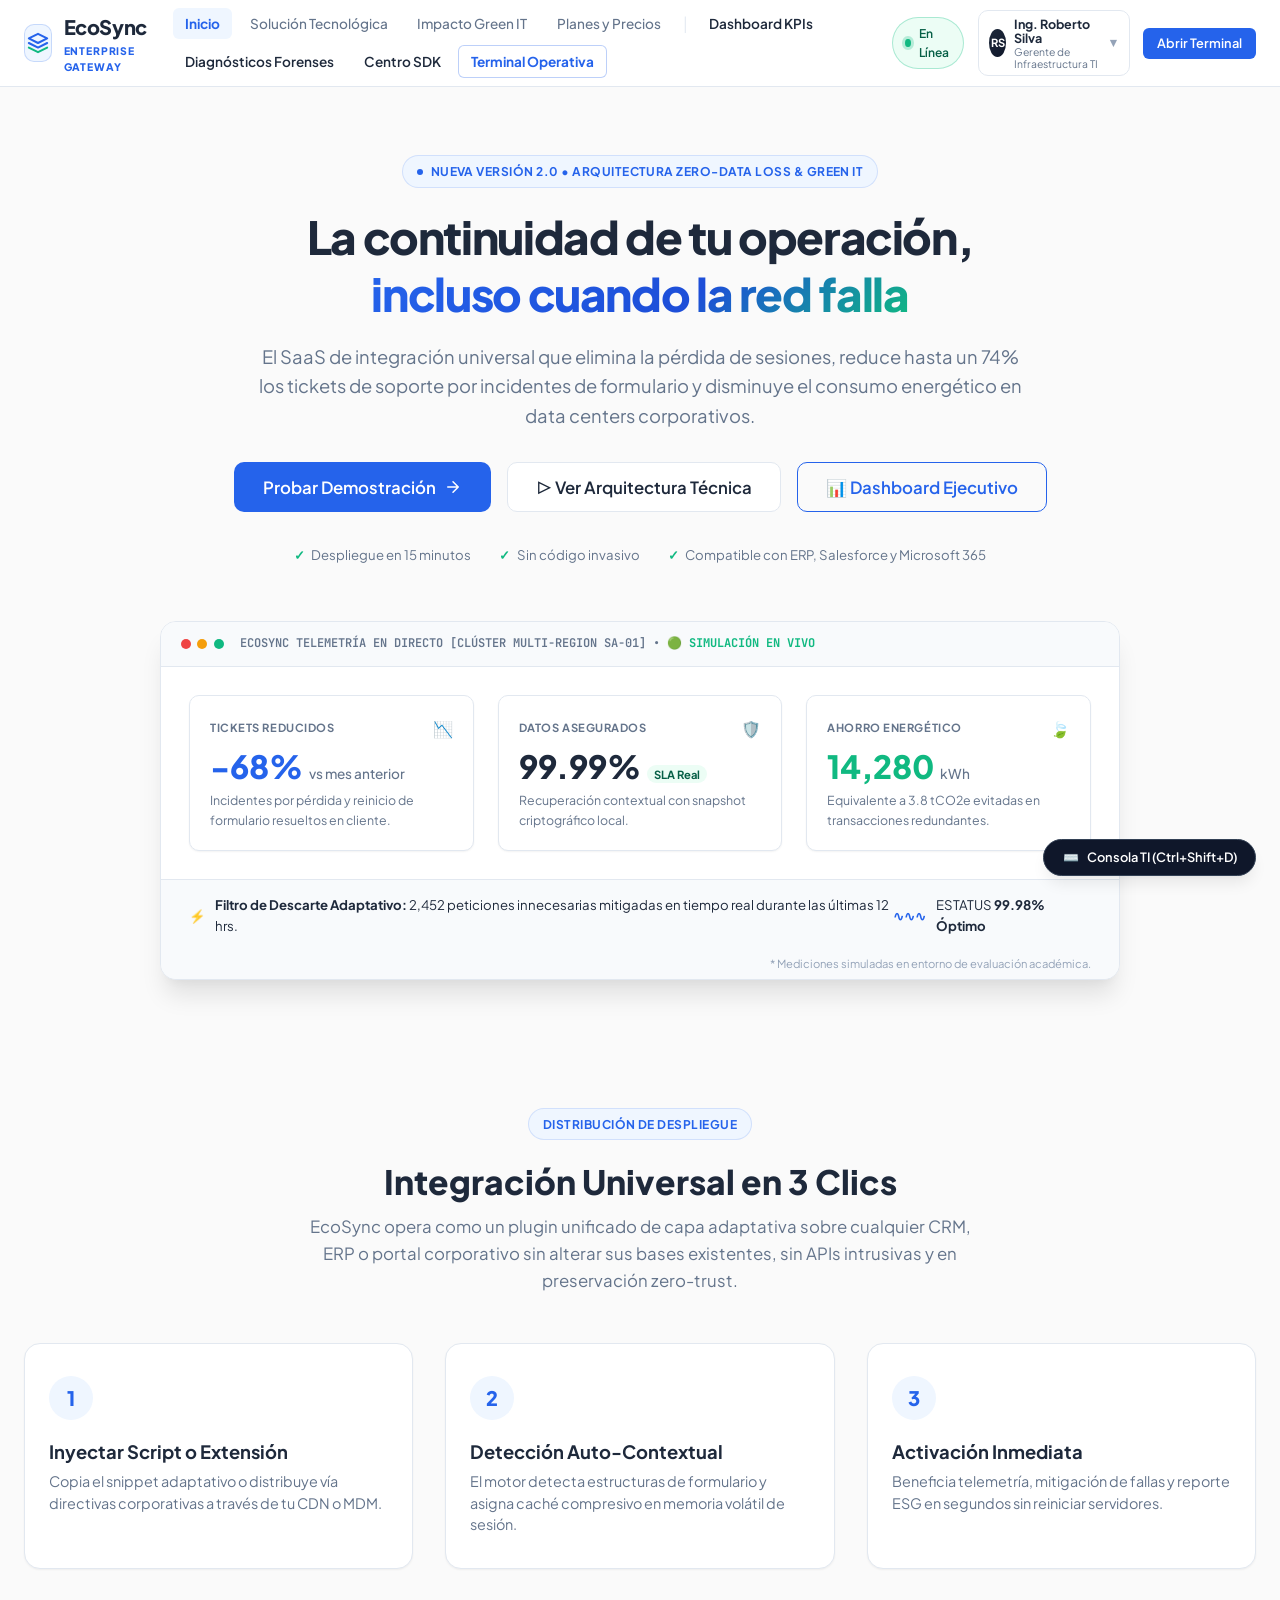
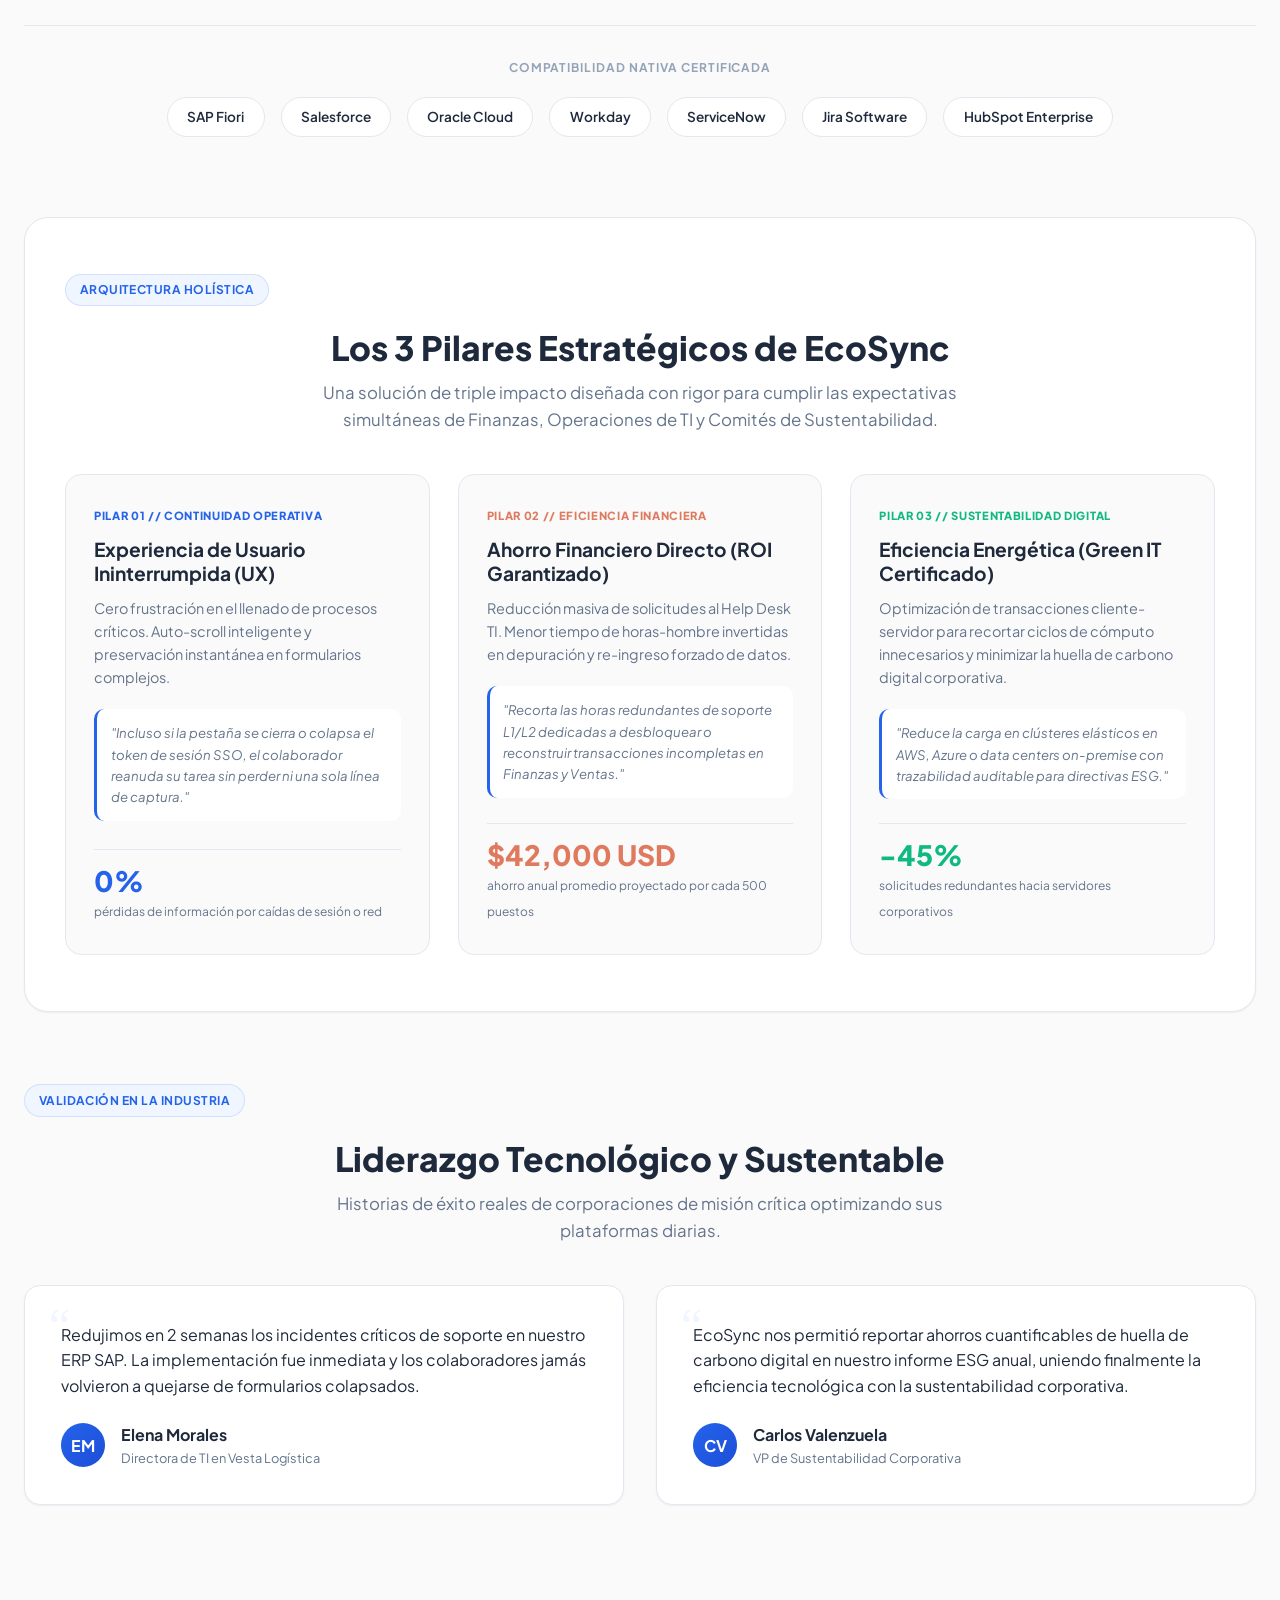
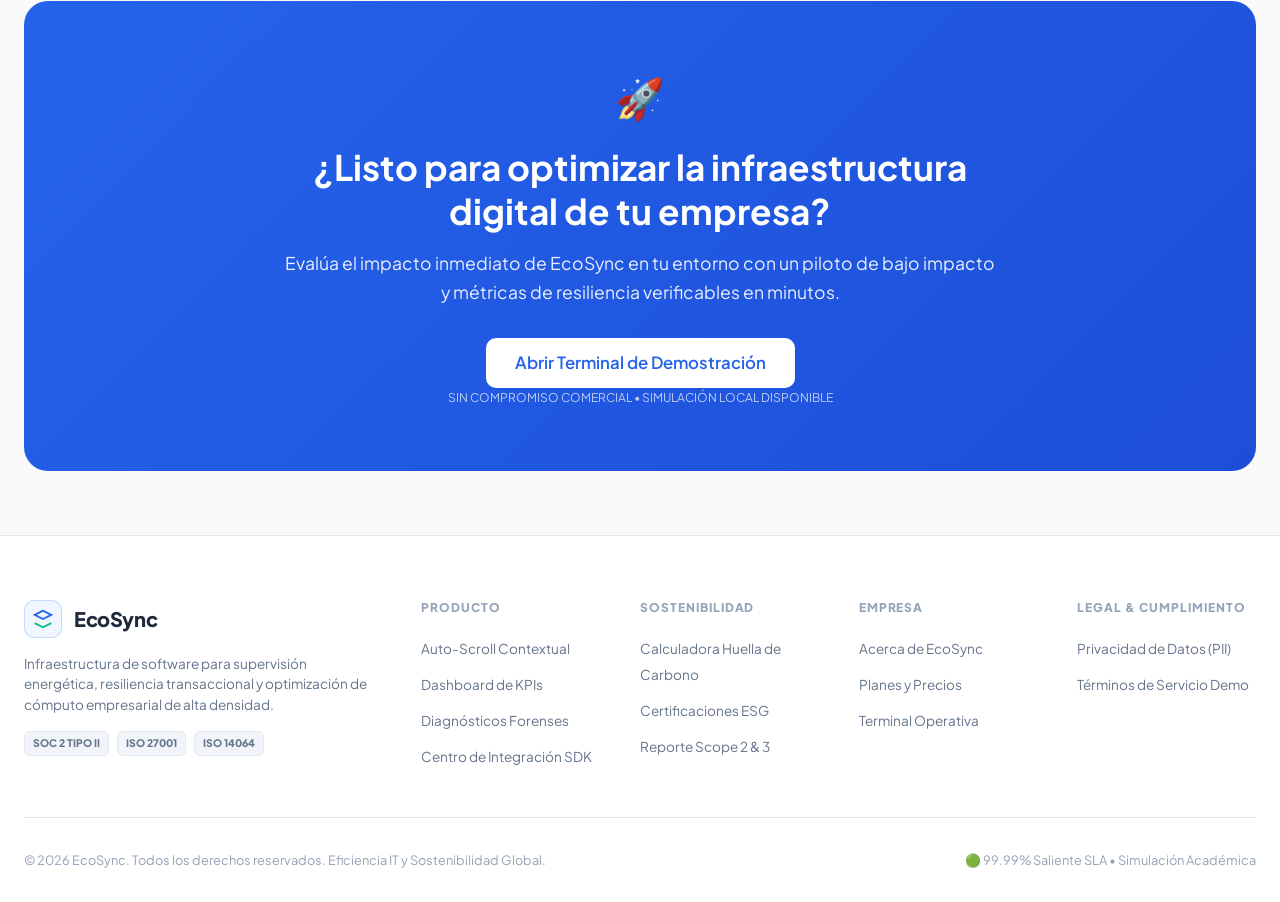
==== commit c1bece40: "feat: agregar sistema de login/registro, dashboard ejecutivo, diagnosticos forenses, centro sdk y te" ====
--- a/index.html
+++ b/index.html
@@ -3,7 +3,7 @@
 <head>
   <meta charset="UTF-8">
   <meta name="viewport" content="width=device-width, initial-scale=1.0">
-  <title>EcoSync — Resiliencia Digital, Continuidad Operativa y Green IT</title>
+  <title>EcoSync Enterprise — Resiliencia Digital, Continuidad Operativa y Green IT</title>
   <link rel="preconnect" href="https://fonts.googleapis.com">
   <link rel="preconnect" href="https://fonts.gstatic.com" crossorigin>
   <link href="https://fonts.googleapis.com/css2?family=Plus+Jakarta+Sans:wght@400;500;600;700;800&family=JetBrains+Mono:wght@400;500;600&display=swap" rel="stylesheet">
@@ -16,11 +16,11 @@
     <div class="banner-content">
       <span class="banner-icon">⚠️</span>
       <div class="banner-text">
-        <strong>¡Ups! Detectamos una caída momentánea de red.</strong>
-        <span>Modo contingencia activo: Tu borrador permanece guardado localmente de forma segura. Puedes seguir editando sin perder avances. La sincronización se pausará hasta que se restaure la conexión.</span>
+        <strong>¡Ups! Detectamos una caída momentánea de red (MODO OFFLINE-FIRST TOLERANTE A FALLOS).</strong>
+        <span>EcoSync ha resguardado automáticamente todos los campos y líneas en buffer de sesión local. Puedes seguir operando sin riesgo de pérdida. La sincronización se restablecerá automáticamente al reconectar.</span>
       </div>
       <div class="banner-actions">
-        <button id="btn-banner-restore" class="btn btn-sm btn-white">Restaurar Conexión</button>
+        <button id="btn-banner-restore" class="btn btn-sm btn-white">Restaurar Conexión Ahora</button>
       </div>
     </div>
   </div>
@@ -38,7 +38,7 @@
         </div>
         <div class="logo-text">
           <span class="brand-name">EcoSync</span>
-          <span class="brand-tag">ENTERPRISE</span>
+          <span class="brand-tag">ENTERPRISE GATEWAY</span>
         </div>
       </div>
 
@@ -47,7 +47,13 @@
         <button class="nav-link" data-target="view-solucion">Solución Tecnológica</button>
         <button class="nav-link" data-target="view-green-it">Impacto Green IT</button>
         <button class="nav-link" data-target="view-precios">Planes y Precios</button>
-        <button class="nav-link nav-link-highlight" data-target="view-terminal">Terminal Demo</button>
+        
+        <!-- Pestañas Enterprise (de las nuevas referencias) -->
+        <span class="nav-separator">|</span>
+        <button class="nav-link nav-link-portal" data-target="view-dashboard-ejecutivo">Dashboard KPIs</button>
+        <button class="nav-link nav-link-portal" data-target="view-diagnosticos">Diagnósticos Forenses</button>
+        <button class="nav-link nav-link-portal" data-target="view-integracion">Centro SDK</button>
+        <button class="nav-link nav-link-highlight" data-target="view-terminal">Terminal Operativa</button>
       </nav>
 
       <div class="header-right">
@@ -57,28 +63,59 @@
           <span id="global-status-text">En Línea</span>
         </div>
 
-        <!-- Usuario de demostración -->
-        <div class="user-chip" title="Sesión de Demostración Activa">
-          <div class="avatar">CIO</div>
-          <div class="user-meta">
-            <span class="user-name">CIO Desk</span>
-            <span class="user-role">Demo Lead</span>
-          </div>
-        </div>
-
-        <button class="btn btn-primary btn-sm" id="btn-header-cta">Probar Demostración</button>
+        <!-- Módulo de Autenticación de Usuario (Login / Registro / Sesión Activa) -->
+        <div class="auth-wrapper" id="auth-wrapper">
+          <!-- Si está logueado -->
+          <div class="user-chip" id="user-chip-btn" role="button" tabindex="0" title="Perfil y Sesión">
+            <div class="avatar" id="header-avatar">RS</div>
+            <div class="user-meta">
+              <span class="user-name" id="header-user-name">Ing. Roberto Silva</span>
+              <span class="user-role" id="header-user-role">Gerente de Infraestructura TI</span>
+            </div>
+            <span class="user-chip-caret">▼</span>
+          </div>
+
+          <!-- Dropdown de Sesión -->
+          <div class="user-dropdown hidden" id="user-dropdown">
+            <div class="dropdown-header">
+              <strong id="dropdown-user-name">Ing. Roberto Silva</strong>
+              <small id="dropdown-user-email">roberto.silva@grupo-alfa.corp</small>
+              <span class="dropdown-badge">ORGANIZACIÓN: GRUPO ALFA</span>
+            </div>
+            <div class="dropdown-divider"></div>
+            <div class="dropdown-section-title">CAMBIAR PERFIL DEMO RÁPIDO:</div>
+            <button class="dropdown-item" id="btn-switch-roberto">
+              <span>👔</span> Ing. Roberto Silva (Gerente TI)
+            </button>
+            <button class="dropdown-item" id="btn-switch-camila">
+              <span>💼</span> Camila Soto (Operadora Finanzas)
+            </button>
+            <div class="dropdown-divider"></div>
+            <button class="dropdown-item text-orange" id="btn-logout">
+              <span>🚪</span> Cerrar Sesión
+            </button>
+          </div>
+
+          <!-- Botones si NO está logueado -->
+          <div class="guest-actions hidden" id="guest-actions">
+            <button class="btn btn-sm btn-secondary" id="btn-open-login">Iniciar Sesión</button>
+            <button class="btn btn-sm btn-primary" id="btn-open-register">Registrarse</button>
+          </div>
+        </div>
+
+        <!-- Botón CTA Rápido -->
+        <button class="btn btn-primary btn-sm" id="btn-header-cta">Abrir Terminal</button>
       </div>
     </div>
   </header>
 
-  <!-- CONTENEDOR DE VISTAS (SPA VANILLA) -->
+  <!-- CONTENEDOR DE VISTAS (SPA) -->
   <main id="app-viewport">
 
     <!-- ========================================== -->
     <!-- 1. VISTA: INICIO / LANDING PAGE            -->
     <!-- ========================================== -->
     <section id="view-inicio" class="view-section active">
-      <!-- HERO SECTION -->
       <div class="hero-section">
         <div class="hero-badge">
           <span class="badge-dot"></span>
@@ -102,6 +139,9 @@
           <button class="btn btn-secondary btn-lg" id="btn-hero-tech">
             <span>▷ Ver Arquitectura Técnica</span>
           </button>
+          <button class="btn btn-outline-primary btn-lg" id="btn-hero-dashboard">
+            <span>📊 Dashboard Ejecutivo</span>
+          </button>
         </div>
 
         <div class="hero-trust-bar">
@@ -110,7 +150,7 @@
           <div class="trust-item"><span class="check-icon">✓</span> Compatible con ERP, Salesforce y Microsoft 365</div>
         </div>
 
-        <!-- TELEMETRÍA EN DIRECTO CARD (Referencia Imagen 1) -->
+        <!-- TELEMETRÍA EN DIRECTO CARD (Referencia Imagen 1 previa) -->
         <div class="telemetry-card">
           <div class="window-header">
             <div class="window-controls">
@@ -218,12 +258,11 @@
         </p>
 
         <div class="pillars-grid">
-          <!-- Pilar 1 -->
           <div class="pillar-card">
             <div class="pillar-tag">PILAR 01 // CONTINUIDAD OPERATIVA</div>
             <h3 class="pillar-title">Experiencia de Usuario Ininterrumpida (UX)</h3>
             <p class="pillar-desc">
-              Cero frustración en el llenado de procesos críticos. Auto-scroll inteligente y preservación instantánea en formularios complejos de alta densidad.
+              Cero frustración en el llenado de procesos críticos. Auto-scroll inteligente y preservación instantánea en formularios complejos.
             </p>
             <div class="pillar-quote">
               "Incluso si la pestaña se cierra o colapsa el token de sesión SSO, el colaborador reanuda su tarea sin perder ni una sola línea de captura."
@@ -234,7 +273,6 @@
             </div>
           </div>
 
-          <!-- Pilar 2 -->
           <div class="pillar-card">
             <div class="pillar-tag text-orange">PILAR 02 // EFICIENCIA FINANCIERA</div>
             <h3 class="pillar-title">Ahorro Financiero Directo (ROI Garantizado)</h3>
@@ -250,7 +288,6 @@
             </div>
           </div>
 
-          <!-- Pilar 3 -->
           <div class="pillar-card">
             <div class="pillar-tag text-green">PILAR 03 // SUSTENTABILIDAD DIGITAL</div>
             <h3 class="pillar-title">Eficiencia Energética (Green IT Certificado)</h3>
@@ -268,7 +305,7 @@
         </div>
       </section>
 
-      <!-- SECCIÓN: TESTIMONIOS -->
+      <!-- TESTIMONIOS -->
       <section class="content-block">
         <div class="section-badge text-center">VALIDACIÓN EN LA INDUSTRIA</div>
         <h2 class="section-title text-center">Liderazgo Tecnológico y Sustentable</h2>
@@ -350,7 +387,7 @@
         </div>
       </div>
 
-      <!-- AUTO-SCROLL CONTEXTUAL INTELIGENTE (Referencia Imagen 3) -->
+      <!-- AUTO-SCROLL CONTEXTUAL INTELIGENTE -->
       <div class="tech-deep-dive">
         <div class="deep-dive-left">
           <div class="tech-tag">MÓDULO DINÁMICO 01</div>
@@ -361,7 +398,7 @@
               <div class="bullet-idx">01</div>
               <div>
                 <strong>Detección Vectorial de Foco</strong>
-                <p>El micro-kernel de EcoSync mapea el DOM en tiempo real, catalogando campos interactivos en formularios de alta densidad (&gt;100 campos ERP) sin ralentizar el layout.</p>
+                <p>El micro-kernel de EcoSync mapea el DOM en tiempo real, catalogando campos interactivos en formularios de alta densidad sin ralentizar el layout.</p>
               </div>
             </div>
             
@@ -369,7 +406,7 @@
               <div class="bullet-idx">02</div>
               <div>
                 <strong>Suavizado Cinemático Adaptativo</strong>
-                <p>Desplaza la lente autónoma basándose en las matrices activas que conducen la vista hacia el siguiente bloque de validación óptimo, eliminando el scroll errático.</p>
+                <p>Desplaza la lente autónoma basándose en las matrices activas que conducen la vista hacia el siguiente bloque de validación óptimo.</p>
               </div>
             </div>
 
@@ -427,41 +464,6 @@
         </div>
       </div>
 
-      <!-- PERSISTENCIA CERO PÉRDIDAS -->
-      <section class="content-block text-center">
-        <div class="tech-tag">MÓDULO DINÁMICO 02</div>
-        <h2 class="section-title">Persistencia Cero-Pérdidas con Cifrado Local</h2>
-        <p class="section-subtitle">
-          Arquitectura orientada a eventos para proteger cada byte ingresado sin inundar los endpoints de la nube con peticiones innecesarias.
-        </p>
-
-        <div class="pillars-grid">
-          <div class="feature-card">
-            <span class="feature-card-icon">🔒</span>
-            <h3 class="feature-card-title">Buffer Delta Encriptado</h3>
-            <p class="feature-card-desc">
-              Guarda en auto-salvaguardas los cambios atómicos en el LocalStorage del cliente con llaves de sesión efímeras en memoria volátil.
-            </p>
-          </div>
-
-          <div class="feature-card">
-            <span class="feature-card-icon">🍃</span>
-            <h3 class="feature-card-title">Ahorro Extremo de Tráfico</h3>
-            <p class="feature-card-desc">
-              En lugar de emitir un guardado HTTP con cada tecla presionada, los datos se consolidan localmente y viajan únicamente al confirmar.
-            </p>
-          </div>
-
-          <div class="feature-card">
-            <span class="feature-card-icon">🛡️</span>
-            <h3 class="feature-card-title">Inmunidad a Fallos de Red</h3>
-            <p class="feature-card-desc">
-              Si la VPN corporativa cae, el navegador se cuelga o el usuario cierra su portátil por error, el estado se preserva íntegro.
-            </p>
-          </div>
-        </div>
-      </section>
-
       <!-- MATRIZ COMPARATIVA DE INGENIERÍA -->
       <section class="content-block">
         <div class="section-badge text-center">MATRIZ COMPARATIVA DE INGENIERÍA</div>
@@ -492,35 +494,6 @@
               <li>✅ Recuperación instantánea ante caídas de VPN, microcortes o recarga accidental de pestaña.</li>
               <li>✅ Integridad criptográfica garantizada: cero riesgo de pérdida de capturas en campo.</li>
             </ul>
-          </div>
-        </div>
-      </section>
-
-      <!-- INTEGRACIÓN UNIVERSAL SIN TOCAR BACKEND -->
-      <section class="content-block bg-white-rounded">
-        <div class="section-badge text-center">INTEGRACIÓN TRANSPARENTE</div>
-        <h2 class="section-title text-center">Integración Universal Sin Alterar el Backend</h2>
-        <p class="section-subtitle text-center">
-          Arquitectura no invasiva tipo headless wrapper: conecta las plataformas neurálgicas de tu organización en minutos sin tocar el código central.
-        </p>
-
-        <div class="arch-flow-diagram">
-          <div class="arch-node">
-            <div class="node-icon">👤</div>
-            <div class="node-title">Usuario en Navegador</div>
-            <div class="node-sub">Captura de campos, eventos de teclado y detección de caídas de red.</div>
-          </div>
-          <div class="arch-arrow">➔</div>
-          <div class="arch-node arch-node-core">
-            <div class="node-icon">⚡</div>
-            <div class="node-title">EcoSync LocalEngine</div>
-            <div class="node-sub">Micro-kernel ligero: autoguardado LocalStorage, auto-scroll y consolidación de peticiones.</div>
-          </div>
-          <div class="arch-arrow">➔</div>
-          <div class="arch-node">
-            <div class="node-icon">🏢</div>
-            <div class="node-title">ERP / CRM Corporativo</div>
-            <div class="node-sub">Recibe únicamente datos completos y validados, reduciendo hasta un 90% el cómputo de servidor.</div>
           </div>
         </div>
       </section>
@@ -547,7 +520,7 @@
         </div>
       </div>
 
-      <!-- CALCULADORA DINÁMICA DE IMPACTO ESG (Referencia Imagen 4) -->
+      <!-- CALCULADORA DINÁMICA DE IMPACTO ESG -->
       <div class="esg-calculator-container">
         <div class="calculator-card">
           <div class="calc-header">
@@ -559,7 +532,6 @@
           </div>
 
           <div class="calc-grid">
-            <!-- Columna Parámetros -->
             <div class="calc-inputs-col">
               <div class="calc-input-group">
                 <div class="input-head">
@@ -594,7 +566,6 @@
               </div>
             </div>
 
-            <!-- Columna Resultados Dinámicos -->
             <div class="calc-results-col">
               <div class="results-grid">
                 <div class="result-tile">
@@ -642,7 +613,7 @@
         </div>
       </div>
 
-      <!-- CALCULADORA GREEN IT SIMPLIFICADA (Requisito Académico 8) -->
+      <!-- CALCULADORA GREEN IT SIMPLIFICADA -->
       <section class="content-block">
         <div class="section-badge text-center">FÓRMULA OPERATIVA</div>
         <h2 class="section-title text-center">Calculadora Green IT Simplificada</h2>
@@ -682,53 +653,6 @@
             <p class="formula-disclaimer">
               * Nota: Este cálculo es una estimación ilustrativa basada en promedios operativos de arquitectura web.
             </p>
-          </div>
-        </div>
-      </section>
-
-      <!-- ¿POR QUÉ AHORRA ENERGÍA EL SOFTWARE ECOSYNC? -->
-      <section class="content-block bg-white-rounded">
-        <div class="section-badge text-center">FUNDAMENTO CIENTÍFICO Y TÉCNICO</div>
-        <h2 class="section-title text-center">¿Por qué ahorra energía el software EcoSync?</h2>
-        <p class="section-subtitle text-center">
-          A diferencia de proyectos de hardware que toman años, la optimización algorítmica de software produce reducciones medibles en menos de 48 horas tras su despliegue.
-        </p>
-
-        <div class="pillars-grid">
-          <div class="feature-card">
-            <div class="card-kpi text-blue">-45% Peticiones HTTP</div>
-            <h3 class="feature-card-title">Eliminación de Tráfico Redundante</h3>
-            <p class="feature-card-desc">
-              EcoSync analiza y cataloga transacciones en el LocalStorage del cliente. Evita que miles de usuarios bombardeen el gateway corporativo con peticiones continuas de cada tecla.
-            </p>
-          </div>
-
-          <div class="feature-card">
-            <div class="card-kpi text-green">Menor Uso de CPU</div>
-            <h3 class="feature-card-title">Alivio en Bases de Datos SQL/ERP</h3>
-            <p class="feature-card-desc">
-              Al procesar validaciones y auto-scroll en el cliente antes del envío final, los clústeres centrales suprimen colas de reintentos y bloqueos de tablas en horas pico.
-            </p>
-          </div>
-
-          <div class="feature-card">
-            <div class="card-kpi text-orange">Menor Huella Térmica</div>
-            <h3 class="feature-card-title">Menor Refrigeración en Data Centers</h3>
-            <p class="feature-card-desc">
-              Cada kilovatio no disipado en clústeres de servidores (AWS, Azure o centros On-Premises) ahorra un 40% adicional en los sistemas HVAC de enfriamiento industrial.
-            </p>
-          </div>
-        </div>
-
-        <!-- SCI BOX -->
-        <div class="sci-box">
-          <div class="sci-head">
-            <strong>Medición SCI (Software Carbon Intensity) en Tiempo Real:</strong>
-            <code>SCI = ((E × I) + M) / R</code>
-          </div>
-          <div class="sci-metrics">
-            <div>Intensidad de Red: <strong>0.012 g CO2e / req</strong> (-92% vs legacy)</div>
-            <div>Reducción Térmica Proyectada: <strong>-4.1 °C</strong> en rack clusters</div>
           </div>
         </div>
       </section>
@@ -749,7 +673,7 @@
           Licenciamiento SaaS flexible con retorno de inversión garantizado en menos de 90 días. Todos los planes incluyen actualizaciones continuas de seguridad y módulos Green IT.
         </p>
 
-        <!-- FACTURACIÓN SWITCH (Referencia Imagen 2) -->
+        <!-- FACTURACIÓN SWITCH -->
         <div class="billing-switch-wrapper">
           <span class="switch-label active" id="lbl-billing-monthly">Facturación Mensual</span>
           <button class="switch-toggle" id="btn-billing-toggle" role="switch" aria-checked="false">
@@ -767,7 +691,6 @@
         </div>
       </div>
 
-      <!-- TARJETAS DE PRECIOS -->
       <div class="pricing-cards-grid">
         <!-- PLAN PYME -->
         <div class="pricing-card">
@@ -799,7 +722,7 @@
           <button class="btn btn-outline-primary btn-block" data-select-plan="Pyme">Comenzar Prueba Gratuita 14 Días</button>
         </div>
 
-        <!-- PLAN CORPORATIVO (MÁS POPULAR) -->
+        <!-- PLAN CORPORATIVO -->
         <div class="pricing-card featured">
           <div class="popular-ribbon">MÁS POPULAR</div>
           <div class="pricing-card-header">
@@ -868,182 +791,917 @@
           <button class="btn btn-outline-primary btn-block" data-select-plan="Enterprise">Contactar a Ventas Enterprise</button>
         </div>
       </div>
-
-      <!-- MATRIZ COMPARATIVA DE CARACTERÍSTICAS -->
-      <section class="content-block">
-        <div class="section-badge text-center">COMPARATIVA DETALLADA</div>
-        <h2 class="section-title text-center">Matriz Comparativa de Características</h2>
+    </section>
+
+
+    <!-- ======================================================= -->
+    <!-- 5. NUEVA VISTA: DASHBOARD EJECUTIVO DE EFICIENCIA (Img 1) -->
+    <!-- ======================================================= -->
+    <section id="view-dashboard-ejecutivo" class="view-section">
+      <!-- Barra superior de contexto Enterprise -->
+      <div class="enterprise-top-bar">
+        <div class="ent-org-pill">
+          <span class="ent-org-label">Org:</span>
+          <strong>Grupo Industrial Alfa</strong>
+          <span class="badge-plan-corp">PLAN CORP</span>
+        </div>
+        <div class="ent-engine-status">
+          <span class="status-indicator online"></span>
+          <span>Edge Engine v2.4.9 Online</span>
+        </div>
+        <div class="ent-env-badge">PRODUCCIÓN</div>
+        
+        <div class="ent-search-wrapper">
+          <input type="text" class="ent-search-input" placeholder="Buscar incidentes, nodos, tokens..." id="input-kpi-search">
+          <span class="search-icon">🔍</span>
+        </div>
+
+        <div class="ent-notification-badge" title="3 Notificaciones de resiliencia activas">
+          🔔 <span class="badge-count">3</span>
+        </div>
+      </div>
+
+      <!-- Título de Sección -->
+      <div class="section-title-row">
+        <div>
+          <div class="section-badge">RETORNO CUANTITATIVO Y TELEMETRÍA FINANCIERA • SUSCRIPCIÓN ENTERPRISE SLA</div>
+          <h1 class="view-main-title">Dashboard Ejecutivo de Eficiencia Operativa</h1>
+          <p class="view-sub-title">Supervisión en tiempo real de nodos activos, resiliencia de sesiones de usuario y mitigación automatizada de sobrecarga en servidores corporativos.</p>
+        </div>
+        <div class="action-filters-group">
+          <div class="time-filter-pills">
+            <button class="time-pill">Últimas 24h</button>
+            <button class="time-pill">Últimos 7 días</button>
+            <button class="time-pill active">Este mes</button>
+            <button class="time-pill">Q3 2025</button>
+          </div>
+          <button class="btn btn-primary btn-sm" id="btn-export-kpis">📥 Descargar Reporte Ejecutivo (PDF/CSV)</button>
+        </div>
+      </div>
+
+      <!-- 3 TARJETAS KPI TOP (Imagen 1) -->
+      <div class="kpis-three-grid">
+        <!-- KPI 1 -->
+        <div class="kpi-card">
+          <div class="kpi-card-header">
+            <span class="kpi-tag">LATENCIA DE RESILIENCIA</span>
+            <span class="badge-gain-green">-89% Latencia</span>
+          </div>
+          <div class="kpi-label-title">Tiempo Promedio de Recuperación</div>
+          <div class="kpi-big-value">
+            <span class="val-num">4.2</span>
+            <span class="val-unit">segundos</span>
+          </div>
+          <div class="kpi-comparison">Frente a la latencia manual de reinicio de sesión de 38.5 s.</div>
+          
+          <div class="kpi-spark-container">
+            <div class="spark-label-row">
+              <span>PULSO DE REANUDACIÓN DE CONTEXTO</span>
+              <span class="text-blue font-bold">[SINCRONIZADO]</span>
+            </div>
+            <!-- SVG Spline Visualizer -->
+            <svg class="kpi-chart-svg" viewBox="0 0 300 45" preserveAspectRatio="none">
+              <path d="M0,35 Q30,5 60,35 T120,35 T180,10 T240,35 T300,20" fill="none" stroke="#2563EB" stroke-width="2.5"/>
+            </svg>
+            <div class="spark-footnote">🛡️ Recuperación invisible de datos en background sin acción del usuario.</div>
+          </div>
+        </div>
+
+        <!-- KPI 2 -->
+        <div class="kpi-card">
+          <div class="kpi-card-header">
+            <span class="kpi-tag text-orange">AHORRO EN OPERACIONES TI</span>
+            <span class="badge-gain-green">+$14,280 USD</span>
+          </div>
+          <div class="kpi-label-title">Llamadas a Soporte Evitadas</div>
+          <div class="kpi-big-value">
+            <span class="val-num">340</span>
+            <span class="val-unit">tickets este mes</span>
+          </div>
+          <div class="kpi-comparison">Ahorro neto calculado en horas-hombre de Help Desk nivel L1 y L2 ($42 USD/incidente).</div>
+
+          <div class="kpi-progress-dual">
+            <div class="dual-row">
+              <span>PROYECCIÓN SIN ECOSYNC:</span>
+              <strong>485 tickets</strong>
+            </div>
+            <div class="dual-row text-blue font-bold">
+              <span>VOLUMEN REAL REGISTRADO:</span>
+              <span>145 tickets (-70%)</span>
+            </div>
+            <div class="dual-bar-bg">
+              <div class="dual-bar-fill" style="width: 30%;"></div>
+            </div>
+            <div class="spark-footnote">70.1% de carga desviada del equipo de infraestructura central.</div>
+          </div>
+        </div>
+
+        <!-- KPI 3 -->
+        <div class="kpi-card">
+          <div class="kpi-card-header">
+            <span class="kpi-tag text-green">SOSTENIBILIDAD & CÓMPUTO</span>
+            <span class="badge-gain-green">GREEN IT ACTIVO</span>
+          </div>
+          <div class="kpi-label-title">Energía de Servidores Ahorrada</div>
+          <div class="kpi-big-value">
+            <span class="val-num text-green">1,840</span>
+            <span class="val-unit">kWh</span>
+          </div>
+          <div class="kpi-comparison">Supresión inteligente de tormentas de reintentos y caché local de transacciones transitorias.</div>
+
+          <div class="kpi-green-breakdown">
+            <div class="green-stat-chip">
+              <span>0.74 tCO2e Mitigadas</span>
+              <span class="chip-days">30 DÍAS</span>
+            </div>
+            <div class="green-progress-bar">
+              <div class="green-fill" style="width: 82%;"></div>
+            </div>
+            <div class="green-foot-stats">
+              <span>Cumplimiento Alcance 2 GHG</span>
+              <strong>82% Meta Mensual</strong>
+            </div>
+          </div>
+        </div>
+      </div>
+
+      <!-- SECCIÓN MEDIA: GRÁFICO SPLINE + CONECTORES + ROI -->
+      <div class="dashboard-middle-grid">
+        <!-- Gráfico de Resiliencia -->
+        <div class="chart-card-large">
+          <div class="chart-header-row">
+            <div>
+              <h3 class="chart-title">📡 Eventos de Red vs. Sesiones Rescatadas</h3>
+              <p class="chart-subtitle">Absorción pasiva de microcortes de VPN y reconexiones de fibra óptica en los últimos 30 días.</p>
+            </div>
+            <div class="chart-legend">
+              <span class="legend-item"><span class="legend-dot blue"></span> Sesiones Rescatadas (99.98%)</span>
+              <span class="legend-item"><span class="legend-dot gray"></span> Microcortes Detectados</span>
+            </div>
+          </div>
+
+          <!-- SVG Spline Visualizer -->
+          <div class="svg-chart-wrapper">
+            <svg viewBox="0 0 600 180" class="responsive-svg-chart">
+              <defs>
+                <linearGradient id="chartGradient" x1="0" y1="0" x2="0" y2="1">
+                  <stop offset="0%" stop-color="#2563EB" stop-opacity="0.3"/>
+                  <stop offset="100%" stop-color="#2563EB" stop-opacity="0.0"/>
+                </linearGradient>
+              </defs>
+              <!-- Grid lines -->
+              <line x1="0" y1="40" x2="600" y2="40" stroke="#E2E8F0" stroke-dasharray="3,3"/>
+              <line x1="0" y1="90" x2="600" y2="90" stroke="#E2E8F0" stroke-dasharray="3,3"/>
+              <line x1="0" y1="140" x2="600" y2="140" stroke="#E2E8F0" stroke-dasharray="3,3"/>
+              
+              <!-- Curva de área -->
+              <path d="M0,130 Q50,70 100,100 T200,60 T300,110 T400,30 T500,120 T600,20 L600,180 L0,180 Z" fill="url(#chartGradient)"/>
+              <!-- Curva de trazo -->
+              <path d="M0,130 Q50,70 100,100 T200,60 T300,110 T400,30 T500,120 T600,20" fill="none" stroke="#2563EB" stroke-width="3"/>
+              
+              <!-- Puntos clave -->
+              <circle cx="100" cy="100" r="4" fill="#2563EB" stroke="#FFFFFF" stroke-width="2"/>
+              <circle cx="400" cy="30" r="5" fill="#2563EB" stroke="#FFFFFF" stroke-width="2"/>
+              <circle cx="600" cy="20" r="4" fill="#10B981" stroke="#FFFFFF" stroke-width="2"/>
+            </svg>
+            <div class="chart-timeline-labels">
+              <span>Día 01</span>
+              <span>Día 08</span>
+              <span>Día 15 [Pico de Conmutación ISP]</span>
+              <span>Día 22</span>
+              <span class="text-blue font-bold">Hoy (En Tiempo Real)</span>
+            </div>
+          </div>
+
+          <div class="chart-bottom-summary">
+            <div>
+              <span class="status-indicator online"></span>
+              <strong>1,208 desconexiones</strong> absorbidas sin recargar la página o perder datos de formulario.
+            </div>
+            <div class="summary-rates">
+              <span>Tasa de Recuperación: <strong>99.98%</strong></span>
+              <span>• Pérdidas de Estado: <strong>0</strong></span>
+            </div>
+          </div>
+        </div>
+
+        <!-- Columna Derecha: Conectores y ROI -->
+        <div class="dashboard-side-col">
+          <!-- Conectores de Misión Crítica -->
+          <div class="connectors-card">
+            <div class="connectors-head">
+              <span class="conn-title">Conectores de Misión Crítica</span>
+              <span class="badge-conn-active">3 Activos</span>
+            </div>
+            <p class="conn-desc">Desglose de intercepciones y mitigaciones transaccionales por entorno integrado:</p>
+
+            <div class="conn-list">
+              <div class="conn-item">
+                <div class="conn-item-head">
+                  <div class="conn-name">
+                    <span class="conn-dot green"></span>
+                    <strong>SAP Fiori / ERP Core</strong>
+                  </div>
+                  <span class="badge-green-sm">0 Datos Perdidos</span>
+                </div>
+                <div class="conn-stats-row">
+                  <span>184 incidentes interceptados</span>
+                  <span>1.2s guardado en búfer</span>
+                </div>
+              </div>
+
+              <div class="conn-item">
+                <div class="conn-item-head">
+                  <div class="conn-name">
+                    <span class="conn-dot blue"></span>
+                    <strong>Salesforce Enterprise CRM</strong>
+                  </div>
+                  <span class="badge-blue-sm">0 Tickets Generados</span>
+                </div>
+                <div class="conn-stats-row">
+                  <span>112 incidentes interceptados</span>
+                  <span>Token SSO auto-renovado</span>
+                </div>
+              </div>
+
+              <div class="conn-item">
+                <div class="conn-item-head">
+                  <div class="conn-name">
+                    <span class="conn-dot green"></span>
+                    <strong>Portal Interno Operativo</strong>
+                  </div>
+                  <span class="badge-green-sm">100% Recuperado</span>
+                </div>
+                <div class="conn-stats-row">
+                  <span>44 incidentes interceptados</span>
+                  <span>Red de Planta Industrial</span>
+                </div>
+              </div>
+            </div>
+          </div>
+
+          <!-- ROI Acumulado -->
+          <div class="roi-card">
+            <div class="roi-header">
+              <span class="roi-tag">CÁLCULO DE RETORNO FINANCIERO</span>
+              <span class="roi-percentage">+340%</span>
+            </div>
+            <h4 class="roi-title">ROI Acumulado del Trimestre</h4>
+            <div class="roi-figures-row">
+              <div class="roi-fig">
+                <span class="fig-label">COSTO SUSCRIPCIÓN</span>
+                <span class="fig-val">$2,670</span>
+                <span class="fig-sub">USD / Trimestre</span>
+              </div>
+              <div class="roi-fig">
+                <span class="fig-label">VALOR EN PRODUCTIVIDAD</span>
+                <span class="fig-val text-green">$11,750</span>
+                <span class="fig-sub">USD Generados</span>
+              </div>
+            </div>
+            <p class="roi-note">Retorno neto directo de <strong>$9,080 USD</strong> justificado ante el CFO en reducción de horas de inactividad de empleados y contratos Help Desk.</p>
+          </div>
+        </div>
+      </div>
+
+      <!-- FEED DE MITIGACIONES EN TIEMPO REAL (Imagen 1 inferior) -->
+      <div class="feed-section-card">
+        <div class="feed-header-row">
+          <div class="feed-title-group">
+            <span class="status-indicator online"></span>
+            <h3 class="feed-title">Feed de Mitigaciones en Tiempo Real</h3>
+          </div>
+          <div class="feed-cluster-badge">
+            Cluster Edge Alfa-West: <strong>Óptimo (1.4 ms)</strong>
+          </div>
+        </div>
+        <p class="feed-sub">Registro criptográfico de incidentes resueltos localmente en el navegador y en los nodos perimetrales sin elevar incidencias a soporte.</p>
 
         <div class="table-responsive">
-          <table class="comparison-table">
+          <table class="enterprise-table" id="table-mitigations">
             <thead>
               <tr>
-                <th>Parámetro Técnico / Operativo</th>
-                <th>Pyme</th>
-                <th class="col-highlight">Corporativo</th>
-                <th>Enterprise</th>
+                <th>TIMESTAMP</th>
+                <th>USUARIO / ORIGEN</th>
+                <th>MÓDULO CONECTADO</th>
+                <th>EVENTO INTERCEPTADO</th>
+                <th>RESOLUCIÓN</th>
               </tr>
             </thead>
             <tbody>
-              <tr class="table-group-row">
-                <td colspan="4">1. ARQUITECTURA DE DATOS Y SINCRONIZACIÓN</td>
+              <tr>
+                <td><code>14:22:05.182</code></td>
+                <td><strong>camila.vargas@empresa.com</strong></td>
+                <td><span class="badge-sys sap">SAP Fiori</span></td>
+                <td><span class="text-orange font-mono">Caída VPN (18s sin socket)</span></td>
+                <td><span class="text-green font-semibold">Sincronizado en búfer local</span></td>
               </tr>
               <tr>
-                <td>Volumen de datos respaldados en buffer local</td>
-                <td>Hasta 250 MB / sesión</td>
-                <td class="col-highlight">Hasta 2.5 GB / sesión</td>
-                <td>Ilimitado (Multi-tenant)</td>
+                <td><code>14:15:39.904</code></td>
+                <td><strong>Sucursal Guadalajara (42 IPs)</strong></td>
+                <td><span class="badge-sys sf">Salesforce Enterprise</span></td>
+                <td><span class="text-orange font-mono">Timeout en Gateway SSO (504)</span></td>
+                <td><span class="text-blue font-semibold">Token renovado en cliente</span></td>
               </tr>
               <tr>
-                <td>Retención de estado ante caídas de red</td>
-                <td>7 Días</td>
-                <td class="col-highlight">30 Días</td>
-                <td>Configurable (hasta 90 días)</td>
+                <td><code>14:08:12.441</code></td>
+                <td><strong>rodrigo.mendoza@empresa.com</strong></td>
+                <td><span class="badge-sys internal">Portal Operaciones</span></td>
+                <td><span class="text-orange font-mono">Cierre accidental de pestaña</span></td>
+                <td><span class="text-green font-semibold">Estado restaurado al 100%</span></td>
               </tr>
               <tr>
-                <td>Encriptación local en el Edge</td>
-                <td>AES-256</td>
-                <td class="col-highlight">AES-256 + HMAC-SHA-512</td>
-                <td>HSM / BYOK (Llave propia)</td>
-              </tr>
-              <tr>
-                <td>Conectores simultáneos de software central</td>
-                <td>1 Conector</td>
-                <td class="col-highlight">3 Conectores</td>
-                <td>Ilimitados ERP / Custom</td>
-              </tr>
-
-              <tr class="table-group-row">
-                <td colspan="4">2. SOSTENIBILIDAD Y GREEN IT (SCOPE 2 & 3)</td>
-              </tr>
-              <tr>
-                <td>Cálculo de huella energética de terminales en tiempo real</td>
-                <td>Estimación Mensual</td>
-                <td class="col-highlight">En tiempo real</td>
-                <td>En tiempo real</td>
-              </tr>
-              <tr>
-                <td>Exportación auditada según marco GHG Protocol / GRI</td>
-                <td>—</td>
-                <td class="col-highlight">Sí</td>
-                <td>Sí</td>
-              </tr>
-              <tr>
-                <td>Controlador Inteligente de CPU / Ahorro térmico</td>
-                <td>Básico</td>
-                <td class="col-highlight">Avanzado (Heurístico)</td>
-                <td>Motor Predictivo AI</td>
-              </tr>
-
-              <tr class="table-group-row">
-                <td colspan="4">3. SEGURIDAD, SOPORTE Y GARANTÍA CONTRACTUAL</td>
-              </tr>
-              <tr>
-                <td>Tiempo de respuesta garantizado (SLA Incidencias)</td>
-                <td>&lt; 12 Horas</td>
-                <td class="col-highlight">&lt; 2 Horas</td>
-                <td>&lt; 15 Minutos (Severidad 1)</td>
-              </tr>
-              <tr>
-                <td>Tipo de despliegue de infraestructura</td>
-                <td>Cloud Multi-Tenant</td>
-                <td class="col-highlight">Cloud Aislado</td>
-                <td>On-Premise / VPC Dedicada</td>
-              </tr>
-              <tr>
-                <td>Reportes de Auditoría SOC 2 Type II e ISO 27001</td>
-                <td>—</td>
-                <td class="col-highlight">Sí</td>
-                <td>Sí</td>
+                <td><code>13:54:49.615</code></td>
+                <td><strong>planta.monterrey.edge@empresa.com</strong></td>
+                <td><span class="badge-sys sap">SAP Fiori</span></td>
+                <td><span class="text-orange font-mono">Interferencia Wi-Fi Industrial (-88dBm)</span></td>
+                <td><span class="text-blue font-semibold">Empaquetado delta diferido</span></td>
               </tr>
             </tbody>
           </table>
         </div>
-      </section>
-
-      <!-- PREGUNTAS FRECUENTES (ACORDEÓN) -->
-      <section class="content-block">
-        <div class="section-badge text-center">PREGUNTAS FRECUENTES</div>
-        <h2 class="section-title text-center">Dudas Frecuentes de Contratación</h2>
-        <p class="section-subtitle text-center">Respuestas técnicas y operativas para comités de adquisiciones, CISO y directores de Finanzas.</p>
-
-        <div class="faq-accordion">
-          <div class="faq-item">
-            <button class="faq-question">
-              <span>¿Qué incluye exactamente el costo de integración inicial?</span>
-              <span class="faq-arrow">▼</span>
-            </button>
-            <div class="faq-answer">
-              El costo de onboarding cubre el análisis de esquemas de formularios ERP/CRM, la configuración del plugin adaptativo, pruebas de no-intrusión y la capacitación técnica del equipo de soporte.
-            </div>
-          </div>
-
-          <div class="faq-item">
-            <button class="faq-question">
-              <span>¿Es posible cambiar de plan a medida que sumamos nuevos empleados?</span>
-              <span class="faq-arrow">▼</span>
-            </button>
-            <div class="faq-answer">
-              Sí. Los planes pueden escalar o descender mes a mes de forma flexible. El escalado de volumen y la habilitación de nuevos conectores se realiza en menos de 2 horas.
-            </div>
-          </div>
-
-          <div class="faq-item">
-            <button class="faq-question">
-              <span>¿Cómo garantizan que no almacenan datos confidenciales de nuestros clientes?</span>
-              <span class="faq-arrow">▼</span>
-            </button>
-            <div class="faq-answer">
-              EcoSync implementa arquitectura Zero-Knowledge y Zero-Retention de PII. La información del borrador se conserva de forma exclusiva en el LocalStorage del navegador del cliente y viaja únicamente al endpoint de la empresa cuando el usuario confirma la operación.
-            </div>
-          </div>
-
-          <div class="faq-item">
-            <button class="faq-question">
-              <span>¿Ofrecen un período de prueba o piloto controlado (PoC)?</span>
-              <span class="faq-arrow">▼</span>
-            </button>
-            <div class="faq-answer">
-              Sí. Brindamos una prueba piloto de 30 días en entornos de staging o producción controlada, con métricas de resiliencia y telemetría de huella digital garantizadas por contrato.
-            </div>
-          </div>
-        </div>
-      </section>
-
-      <!-- GARANTÍA PILOTO 30 DÍAS -->
-      <div class="guarantee-box">
-        <div class="guarantee-content">
-          <div class="guarantee-badge">GARANTÍA CONTRACTUAL ECOSYNC</div>
-          <h3 class="guarantee-title">Prueba piloto de 30 días con garantía de satisfacción del 100%</h3>
-          <p class="guarantee-text">
-            Si durante el primer mes la reducción en pérdida de transacciones y el ahorro térmico en terminales no cumple las métricas acordadas en el SLA, te reembolsamos el 100% del costo de integración inicial. Sin cláusulas ocultas.
-          </p>
-        </div>
-        <div class="guarantee-seals">
-          <div class="seal-item">🛡️ SOC 2 Type II Compliant</div>
-          <div class="seal-item">🔒 ISO 27001 & ISO 14001</div>
-          <div class="seal-item">⚖️ GDPR / CCPA Ready</div>
+        <div class="feed-footer-row">
+          <span>🔒 Cifrado de tránsito de sesión: TLS 1.3 con rotación de llaves por sesión.</span>
+          <a href="#" class="feed-link" id="link-go-diagnosticos">Ver historial completo de mitigaciones (1,248) →</a>
         </div>
       </div>
     </section>
 
 
-    <!-- ========================================== -->
-    <!-- 5. VISTA: TERMINAL TRANSACCIONAL & RESILIENCIA -->
-    <!-- ========================================== -->
+    <!-- ======================================================= -->
+    <!-- 6. NUEVA VISTA: HISTORIAL DE DIAGNÓSTICOS FORENSES (Img 2) -->
+    <!-- ======================================================= -->
+    <section id="view-diagnosticos" class="view-section">
+      <div class="section-title-row">
+        <div>
+          <div class="section-badge">FORENSE Y TRAZABILIDAD SILENCIOSA / LOGS-AUDIT-V2</div>
+          <h1 class="view-main-title">Historial de Diagnósticos y Errores Interceptados</h1>
+          <p class="view-sub-title">Visibilidad forense completa para ingenieros de TI. Inspecciona trazas de error, caídas de red y fallos de sesión resueltos de forma transparente sin impacto para el usuario final.</p>
+        </div>
+        <div class="action-filters-group">
+          <span class="badge-audit-active">🛡️ Audit Kernel: <strong>Active Interceptor</strong></span>
+          <button class="btn btn-secondary btn-sm" id="btn-export-syslog">📥 Syslog / JSON (Splunk & Datadog)</button>
+        </div>
+      </div>
+
+      <!-- 4 KPIS FORENSES (Imagen 2) -->
+      <div class="forensic-kpis-grid">
+        <div class="forensic-kpi-card">
+          <span class="f-kpi-title">INCIDENTES MITIGADOS (24H)</span>
+          <div class="f-kpi-val text-blue">48 <span class="f-gain">+12.4% vs ayer</span></div>
+          <div class="f-kpi-sub">100% interceptados a nivel de runtime local.</div>
+        </div>
+
+        <div class="forensic-kpi-card">
+          <span class="f-kpi-title">TASA AUTO-RECUPERACIÓN</span>
+          <div class="f-kpi-val text-green">100% <span class="badge-zero-fault">ZERO FAULT</span></div>
+          <div class="f-kpi-sub">Zero caídas escaladas a Service Desk N1.</div>
+        </div>
+
+        <div class="forensic-kpi-card">
+          <span class="f-kpi-title">PÉRDIDA DE DATOS EVITADA</span>
+          <div class="f-kpi-val text-slate">100% <span class="badge-zero-bytes">0 B perdidos</span></div>
+          <div class="f-kpi-sub">Buffers de estado form intactos en terminales.</div>
+        </div>
+
+        <div class="forensic-kpi-card">
+          <span class="f-kpi-title">TIEMPO DIAGNÓSTICO AHORRADO</span>
+          <div class="f-kpi-val text-orange">22 <span class="f-unit">min / ticket</span></div>
+          <div class="f-kpi-sub">17.6 horas-hombre ahorradas en turno actual.</div>
+        </div>
+      </div>
+
+      <!-- BARRA DE BÚSQUEDA Y FILTROS INTERACTIVOS -->
+      <div class="forensic-filter-bar">
+        <div class="search-input-group">
+          <span class="search-icon">🔍</span>
+          <input type="text" id="forensic-search" class="form-control" placeholder="Buscar por ID de Incidente, Usuario, Código de Error (ej. NET, 504)">
+        </div>
+
+        <div class="select-filters">
+          <select id="filter-system" class="form-control select-compact">
+            <option value="ALL">Todos los Sistemas (SAP, Salesforce, Oracle...)</option>
+            <option value="SAP">SAP Fiori</option>
+            <option value="SF">Salesforce Enterprise</option>
+            <option value="ORACLE">Oracle NetSuite</option>
+            <option value="PORTAL">Portal Operaciones</option>
+          </select>
+
+          <select id="filter-severity" class="form-control select-compact">
+            <option value="ALL">Todas las Severidades</option>
+            <option value="ALTA">Alta</option>
+            <option value="MEDIA">Media</option>
+            <option value="BAJA">Baja</option>
+          </select>
+
+          <button class="btn btn-secondary btn-sm" id="btn-reset-filters">↺ Restablecer</button>
+        </div>
+      </div>
+
+      <!-- LISTA DE INCIDENTES EXPANDIBLES (Imagen 2) -->
+      <div class="incident-accordion-list" id="incident-list">
+        <!-- Incidente 1 (Expandido por defecto con Stack Trace) -->
+        <div class="incident-card expanded" data-severity="ALTA" data-system="SAP" data-code="504">
+          <div class="incident-summary-bar">
+            <span class="badge-sev high">ALTA</span>
+            <span class="badge-state recovered">RECUPERADO</span>
+            <div class="incident-meta-col">
+              <strong>Hoy 14:22:18 COT</strong>
+              <small>Terminal 04921 • Bogotá HQ</small>
+            </div>
+            <div class="incident-user-col">
+              <span class="avatar-small">CV</span>
+              <span>camila.vargas@alfa.corp (Cuentas por Pagar)</span>
+            </div>
+            <div class="incident-system-col">
+              <span class="badge-sys sap">SAP Fiori</span>
+              <small>Modulo FI_AP_INVOICES</small>
+            </div>
+            <div class="incident-error-col">
+              <code class="text-orange">ERR_CONNECTION_RESET 504 Gateway Timeout</code>
+            </div>
+            <div class="incident-action-col">
+              <span class="text-green font-bold">REHIDRATADO EN 3.9S</span>
+              <small>Zero impacto al usuario</small>
+            </div>
+            <button class="btn-toggle-incident" title="Ver detalles forenses">▲</button>
+          </div>
+
+          <!-- DETALLE EXPANDIBLE (Imagen 2 centro) -->
+          <div class="incident-expanded-detail">
+            <div class="expanded-header">
+              <div class="exp-title-row">
+                <span class="exp-icon">🛡️</span>
+                <strong>Trazabilidad Silenciosa EcoSync • Interceptor #INT-9904</strong>
+                <span class="hash-tag">HASH: SHA256-e91a274b8c9</span>
+              </div>
+              <button class="btn btn-sm btn-secondary" id="btn-copy-trace">📋 Copiar Traza</button>
+            </div>
+
+            <div class="forensic-trace-grid">
+              <!-- Traza Cruda -->
+              <div class="trace-raw-col">
+                <div class="trace-box-head">
+                  <span class="trace-label">EXCEPCIÓN CRUDA INTERCEPTADA</span>
+                  <span class="badge-status-red">STATUS: 504 GATEWAY TIMEOUT</span>
+                </div>
+                <div class="trace-http-line">
+                  <code>HTTP 504 Gateway Timeout on POST /sap/opu/odata/sap/FI_AP_INVOICES_SRV/InvoiceItemSet</code>
+                </div>
+                <div class="trace-code-block">
+                  <pre><code>// Fallo originado en capa de transporte SAP NetWeaver:
+at XMLHttpRequest.handleTimeout (fiori-bundle-v12.js:4102:18)
+at FioriAdapter.retryWithBackoff (ecosync-runtime.js:145:9)
+at Dispatcher.dispatchSync (ecosync-agent.core.js:89:12)
+
+[ECOSYNC INTERCEPTOR]: Fallback to AES-256 local cache (Key: _ecosync_ctx_89421)
+[ECOSYNC VIEWPORT]: Restored focal coordinates X: 640px, Y: 1280px (Field: #txt_monto_iva_retencion)
+[ECOSYNC SESSION]: State rehydrated seamlessly. Payload dispatch re-queued for next ping slot (ID: #PKT-841).</code></pre>
+                </div>
+              </div>
+
+              <!-- Telemetría de Recuperación -->
+              <div class="trace-telemetry-col">
+                <div class="trace-box-head">
+                  <span class="trace-label">TELEMETRÍA DE LA RECUPERACIÓN</span>
+                  <span class="badge-live">MOTOR RESILIENTE OK</span>
+                </div>
+
+                <div class="recovery-metrics-grid">
+                  <div class="rec-metric-box">
+                    <span class="rm-label">LATENCIA CAÍDA:</span>
+                    <strong class="text-orange">4,200 ms</strong>
+                    <small>Sin respuesta del proxy</small>
+                  </div>
+                  <div class="rec-metric-box">
+                    <span class="rm-label">PAYLOAD RESGUARDADO:</span>
+                    <strong class="text-blue">142 KB</strong>
+                    <small>18 campos + 2 adjuntos</small>
+                  </div>
+                  <div class="rec-metric-box">
+                    <span class="rm-label">TIEMPO REHIDRATACIÓN:</span>
+                    <strong class="text-green">3.9 seg</strong>
+                    <small>Sub-pixel precision 420px</small>
+                  </div>
+                  <div class="rec-metric-box">
+                    <span class="rm-label">IMPACTO USUARIO:</span>
+                    <strong class="text-green">0 seg</strong>
+                    <small>Cero pérdida de digitación</small>
+                  </div>
+                </div>
+
+                <div class="timeline-stepper">
+                  <span class="time-step-label">SECUENCIA DE INTERCEPCIÓN EN MILISEGUNDOS:</span>
+                  <div class="stepper-bar">
+                    <div class="step-segment error" title="T+0ms (Error 504)"></div>
+                    <div class="step-segment freeze" title="T+18ms (Freeze)"></div>
+                    <div class="step-segment crypt" title="T+140ms (AES Buffer)"></div>
+                    <div class="step-segment ack" title="T+3900ms (ACK 200)"></div>
+                  </div>
+                  <div class="stepper-labels">
+                    <span>T+0ms (Error 504)</span>
+                    <span>T+18ms (Freeze)</span>
+                    <span>T+140ms (AES)</span>
+                    <span class="text-green font-bold">T+3900ms (ACK 200)</span>
+                  </div>
+                </div>
+
+                <div class="rec-footer-actions">
+                  <span class="badge-sentinel">✓ Validado por EcoSync Sentinel</span>
+                  <button class="btn btn-sm btn-outline-primary" id="btn-download-har">📥 Descargar Dump HAR</button>
+                </div>
+              </div>
+            </div>
+          </div>
+        </div>
+
+        <!-- Incidente 2 -->
+        <div class="incident-card" data-severity="MEDIA" data-system="SF" data-code="401">
+          <div class="incident-summary-bar">
+            <span class="badge-sev med">MEDIA</span>
+            <span class="badge-state resolved">RESUELTO</span>
+            <div class="incident-meta-col">
+              <strong>Hoy 12:15:02 COT</strong>
+              <small>Terminal 208 • Medellín</small>
+            </div>
+            <div class="incident-user-col">
+              <span class="avatar-small">RM</span>
+              <span>roberto.mendez@alfa.corp (Ejecutivo Comercial)</span>
+            </div>
+            <div class="incident-system-col">
+              <span class="badge-sys sf">Salesforce Lightning</span>
+              <small>Opportunity Pipeline v58</small>
+            </div>
+            <div class="incident-error-col">
+              <code class="text-orange">TOKEN_EXPIRED OAuth 2.0 (401 Unauthorized)</code>
+            </div>
+            <div class="incident-action-col">
+              <span class="text-green font-bold">REAUTENTICADO 1.2S</span>
+              <small>Formulario intacto sin logout</small>
+            </div>
+            <button class="btn-toggle-incident">▼</button>
+          </div>
+        </div>
+
+        <!-- Incidente 3 -->
+        <div class="incident-card" data-severity="ALTA" data-system="SAP" data-code="CRASH">
+          <div class="incident-summary-bar">
+            <span class="badge-sev high">ALTA</span>
+            <span class="badge-state resolved">RESUELTO</span>
+            <div class="incident-meta-col">
+              <strong>Hoy 10:30:44 COT</strong>
+              <small>Terminal 012 • Cali Planta</small>
+            </div>
+            <div class="incident-user-col">
+              <span class="avatar-small">MG</span>
+              <span>maria.gomez@alfa.corp (Logística de Inventario)</span>
+            </div>
+            <div class="incident-system-col">
+              <span class="badge-sys sap">SAP Fiori</span>
+              <small>Gestión de Despachos</small>
+            </div>
+            <div class="incident-error-col">
+              <code class="text-orange">BROWSER_TAB_CRASH Out of Memory (JS Heap)</code>
+            </div>
+            <div class="incident-action-col">
+              <span class="text-green font-bold">RESTAURADO 2.1S</span>
+              <small>Recuperación post-recarga</small>
+            </div>
+            <button class="btn-toggle-incident">▼</button>
+          </div>
+        </div>
+
+        <!-- Incidente 4 -->
+        <div class="incident-card" data-severity="BAJA" data-system="ORACLE" data-code="WIFI">
+          <div class="incident-summary-bar">
+            <span class="badge-sev low">BAJA</span>
+            <span class="badge-state resolved">REGISTRO</span>
+            <div class="incident-meta-col">
+              <strong>Hoy 08:12:11 COT</strong>
+              <small>Terminal 077 • Barranquilla</small>
+            </div>
+            <div class="incident-user-col">
+              <span class="avatar-small">JP</span>
+              <span>juan.perez@alfa.corp (Supervisor Aduanero)</span>
+            </div>
+            <div class="incident-system-col">
+              <span class="badge-sys oracle">Oracle NetSuite</span>
+              <small>Gestión Arancelaria v24</small>
+            </div>
+            <div class="incident-error-col">
+              <code class="text-muted">TCP_PACKET_LOSS Microcorte Wi-Fi (74% drop)</code>
+            </div>
+            <div class="incident-action-col">
+              <span class="text-blue font-bold">AUTO-SCROLL FIJADO</span>
+              <small>Backoff exponencial completado</small>
+            </div>
+            <button class="btn-toggle-incident">▼</button>
+          </div>
+        </div>
+      </div>
+    </section>
+
+
+    <!-- ======================================================= -->
+    <!-- 7. NUEVA VISTA: CENTRO DE INTEGRACIÓN Y DESPLIEGUE SDK (Img 3) -->
+    <!-- ======================================================= -->
+    <section id="view-integracion" class="view-section">
+      <div class="section-title-row">
+        <div>
+          <div class="section-badge">ZERO-TRUST GATEWAY ARCHITECTURE • SDK BUILD V2.4.9-STABLE</div>
+          <h1 class="view-main-title">Centro de Integración y Despliegue de SDK</h1>
+          <p class="view-sub-title">Gestiona tus credenciales de API, snippets de inyección cliente y conectores nativos pre-configurados para ERP y CRM corporativos con validación criptográfica en tiempo real.</p>
+        </div>
+        <div class="api-gateway-status-chip">
+          <span class="status-indicator online"></span>
+          <div>
+            <strong>API Gateway v2: Operacional</strong>
+            <small>SLA 99.99% • Multi-Región • 14ms rtt</small>
+          </div>
+        </div>
+      </div>
+
+      <!-- BÓVEDA DE CREDENCIALES (Imagen 3 superior) -->
+      <div class="credentials-vault-card">
+        <div class="vault-head">
+          <div class="vault-title-group">
+            <span class="vault-icon">🔑</span>
+            <div>
+              <span class="vault-tag">BÓVEDA DE CREDENCIALES</span>
+              <h3 class="vault-title">Tokens de Autenticación Cero-Trust</h3>
+            </div>
+          </div>
+          <div class="vault-env-switch">
+            <button class="env-btn active" id="btn-env-prod">● Producción (Live)</button>
+            <button class="env-btn" id="btn-env-sandbox">○ Sandbox / Staging</button>
+          </div>
+        </div>
+        <p class="vault-desc">Las claves backend poseen privilegios de auditoría en telemetría de carbono y métricas de procesamiento local. Nunca expongas la Secret Key en clientes públicos o repositorios Git.</p>
+
+        <div class="tokens-inputs-grid">
+          <!-- Tenant ID -->
+          <div class="token-box">
+            <div class="token-head">
+              <label>TENANT IDENTIFIER UUID</label>
+              <span class="badge-valid">VERIFICADO</span>
+            </div>
+            <div class="token-input-row">
+              <input type="text" class="form-control font-mono" id="txt-tenant-uuid" value="tenant_ecosync_prod_994821a8" readonly>
+              <button class="btn btn-sm btn-secondary btn-copy" data-target="txt-tenant-uuid">Copiar</button>
+            </div>
+            <small class="token-sub">Org: Alfa Industrial Corp</small>
+          </div>
+
+          <!-- Public Key -->
+          <div class="token-box">
+            <div class="token-head">
+              <label>PUBLIC CLIENT TOKEN (FRONTEND)</label>
+              <span class="badge-client-web">CLIENTE WEB</span>
+            </div>
+            <div class="token-input-row">
+              <input type="text" class="form-control font-mono" id="txt-public-token" value="ecosync_pub_e83916c2834f892a014bb67" readonly>
+              <button class="btn btn-sm btn-secondary btn-copy" data-target="txt-public-token">Copiar</button>
+            </div>
+            <small class="token-sub">⏱ Expire: 24 Nov 2028</small>
+          </div>
+
+          <!-- Secret Key -->
+          <div class="token-box">
+            <div class="token-head">
+              <label class="text-orange">SECRET API KEY (BACKEND / AUDITORÍA)</label>
+              <span class="badge-strict">STRICT TLS 1.3</span>
+            </div>
+            <div class="token-input-row">
+              <input type="password" class="form-control font-mono" id="txt-secret-key" value="ecosync_sec_9948a8c1f00921bb88392100" readonly>
+              <button class="btn btn-sm btn-outline-danger" id="btn-regen-key">Regenerar</button>
+              <button class="btn btn-sm btn-secondary btn-copy" data-target="txt-secret-key">Copiar</button>
+            </div>
+            <small class="token-sub">Cifrada bajo HSM en enclave seguro</small>
+          </div>
+        </div>
+      </div>
+
+      <!-- SECCIÓN MEDIA: SCRIPT DE INYECCIÓN + TESTER DE PING (Imagen 3) -->
+      <div class="sdk-grid-middle">
+        <!-- Snippet de Instalación Rápida -->
+        <div class="sdk-snippet-card">
+          <div class="sdk-card-head">
+            <div class="sdk-title-group">
+              <span class="sdk-icon">&lt;/&gt;</span>
+              <div>
+                <span class="vault-tag">INSTALACIÓN RÁPIDA</span>
+                <h3 class="vault-title">Script de Inyección Universal Cliente</h3>
+              </div>
+            </div>
+            <button class="btn btn-sm btn-primary" id="btn-copy-snippet">📋 Copiar Código</button>
+          </div>
+
+          <!-- Tabs de Frameworks -->
+          <div class="framework-tabs">
+            <button class="fw-tab active" data-fw="html">JavaScript / HTML Tag (Universal)</button>
+            <button class="fw-tab" data-fw="react">React / Next.js</button>
+            <button class="fw-tab" data-fw="angular">Angular / Vue</button>
+            <button class="fw-tab" data-fw="extension">Extensión Chrome/Edge (MDM)</button>
+          </div>
+
+          <!-- Código -->
+          <div class="code-terminal-box">
+            <div class="code-header">
+              <span class="code-filename">ecosync-bootstrap.html</span>
+              <span class="code-size">ASYNC CDN • 4.2 KB GZIP</span>
+            </div>
+            <pre class="code-body"><code id="code-snippet-display">&lt;!-- EcoSync Enterprise Universal Edge Script --&gt;
+&lt;script
+  src="https://cdn.ecosync.cloud/v2/loader.min.js"
+  data-tenant="tenant_ecosync_prod_994821a8"
+  data-mode="smart-focal-aes256"
+  data-auto-scroll="true"
+  data-localstorage-sync="active"
+  async&gt;
+&lt;/script&gt;</code></pre>
+          </div>
+
+          <div class="sdk-steps-two">
+            <div class="sdk-step-item">
+              <span class="step-num">1</span>
+              <div>
+                <strong>Inyección de Encabezado</strong>
+                <p>Inyecta el script antes del cierre de la etiqueta <code>&lt;/head&gt;</code> o despliégalo como etiqueta Custom HTML en Google Tag Manager.</p>
+              </div>
+            </div>
+            <div class="sdk-step-item">
+              <span class="step-num">2</span>
+              <div>
+                <strong>Validación de Handshake</strong>
+                <p>Verifica la conectividad activa y los certificados SSL en tiempo de ejecución utilizando el emulador de ping de la consola lateral.</p>
+              </div>
+            </div>
+          </div>
+        </div>
+
+        <!-- Tester de Ping y Handshake (Imagen 3 derecha) -->
+        <div class="handshake-tester-card">
+          <div class="sdk-card-head">
+            <div class="sdk-title-group">
+              <span class="sdk-icon">📡</span>
+              <div>
+                <span class="vault-tag">DIAGNÓSTICO ACTIVO</span>
+                <h3 class="vault-title">Tester de Ping y Handshake</h3>
+              </div>
+            </div>
+          </div>
+          <p class="sdk-desc">Prueba la conexión directa entre los clústeres internos de tu empresa y el gateway edge de EcoSync.</p>
+
+          <div class="form-group">
+            <label for="txt-endpoint-url">URL DE ENDPOINT O INTRANET CORPORATIVA:</label>
+            <input type="text" class="form-control font-mono" id="txt-endpoint-url" value="https://erp.grupo-alfa.corp">
+          </div>
+
+          <button class="btn btn-primary btn-block" id="btn-run-handshake">
+            ⚡ Simular Conexión y Validar Handshake TLS 1.3
+          </button>
+
+          <!-- Salida de Consola del Daemon -->
+          <div class="daemon-terminal-window">
+            <div class="daemon-head">
+              <span class="dot dot-green"></span>
+              <span>GATEWAY DAEMON OUTPUT</span>
+            </div>
+            <pre class="daemon-output" id="daemon-output"><code>$ ecosync-cli probe --endpoint https://erp.grupo-alfa.corp
+[OK] Verificando cipher suites TLS 1.3 ECDHE-RSA, AES256-GCM...
+[RESPUESTA] HTTP 200 OK - Token verificado - Handshake completado en 14 ms
+[DEBUG] Mutex de persistencia local: SINCRONIZADO</code></pre>
+          </div>
+        </div>
+      </div>
+
+      <!-- CONECTORES NATIVOS PRECONFIGURADOS (Imagen 3 inferior) -->
+      <div class="connectors-catalog-section">
+        <div class="section-title-row">
+          <div>
+            <div class="section-badge">ENTERPRISE CONNECTORS • SYNC BIDIRECCIONAL</div>
+            <h2 class="section-title">Conectores Nativos Preconfigurados</h2>
+            <p class="section-subtitle">Módulos certificados listos para producción. Conexión transparente sin alterar tu arquitectura central de datos.</p>
+          </div>
+          <div class="badge-cert-soc2">🛡️ Cumplimiento SOC2 Type II & ISO 27001</div>
+        </div>
+
+        <div class="connectors-four-grid">
+          <!-- Conector 1: SAP -->
+          <div class="native-conn-card">
+            <div class="nc-head">
+              <span class="nc-icon">🏛️</span>
+              <span class="badge-conn-status connected">CONECTADO (v2.4.1)</span>
+            </div>
+            <h4 class="nc-title">SAP Fiori & GUI Web</h4>
+            <p class="nc-desc">Preservación nativa de tablas personalizadas Z, transacciones ABAP y enrutamiento inteligente de payloads de energía.</p>
+            <div class="nc-meta">
+              <span>Latencia sync: <strong>8.2 ms</strong></span>
+              <span>Módulo RPC: <strong>/SHK/CORE_V2</strong></span>
+            </div>
+            <button class="btn btn-sm btn-outline-primary btn-block" onclick="alert('Configuración de Webhooks SAP abierta en modo lectura.')">Configurar Webhooks</button>
+            <small class="nc-update">Último sync: hace 42 seg</small>
+          </div>
+
+          <!-- Conector 2: Salesforce -->
+          <div class="native-conn-card">
+            <div class="nc-head">
+              <span class="nc-icon">☁️</span>
+              <span class="badge-conn-status connected">CONECTADO (v3.0.0)</span>
+            </div>
+            <h4 class="nc-title">Salesforce Lightning</h4>
+            <p class="nc-desc">Cumplimiento estricto con Lightning LockerService. Sincronización continua de objetos estándar de leads y custom telemetry.</p>
+            <div class="nc-meta">
+              <span>API Sandbox: <strong>v59.0 REST</strong></span>
+              <span>LockerService: <strong>COMPLIANT</strong></span>
+            </div>
+            <button class="btn btn-sm btn-outline-primary btn-block" onclick="alert('Mapeo de Objetos Salesforce verificado con éxito.')">Ajustar Mapeo de Objetos</button>
+            <small class="nc-update">Último sync: hace 2 min</small>
+          </div>
+
+          <!-- Conector 3: Dynamics 365 -->
+          <div class="native-conn-card">
+            <div class="nc-head">
+              <span class="nc-icon">⚙️</span>
+              <span class="badge-conn-status pending">PENDIENTE ACTIVACIÓN</span>
+            </div>
+            <h4 class="nc-title">Dynamics 365 Enterprise</h4>
+            <p class="nc-desc">Integración con Microsoft Dataverse y Azure Entra ID para gobernanza centralizada de identidades federadas.</p>
+            <div class="nc-meta">
+              <span>Dataverse: <strong>OAuth 2.0 Ready</strong></span>
+              <span>Módulos: <strong>Supply Chain / Finance</strong></span>
+            </div>
+            <button class="btn btn-sm btn-primary btn-block" onclick="alert('Iniciando vinculación con Azure Entra ID...')">Conectar con Azure Entra ID</button>
+            <small class="nc-update">Requiere rol Global Admin</small>
+          </div>
+
+          <!-- Conector 4: Oracle Cloud -->
+          <div class="native-conn-card">
+            <div class="nc-head">
+              <span class="nc-icon">📊</span>
+              <span class="badge-conn-status available">DISPONIBLE</span>
+            </div>
+            <h4 class="nc-title">Oracle ERP Cloud</h4>
+            <p class="nc-desc">Integración automatizada con servicios web SOAP/REST de Oracle Fusion y generación de informes ESG auditables.</p>
+            <div class="nc-meta">
+              <span>Protocolo: <strong>REST / SCIM 2.0</strong></span>
+              <span>Despliegue: <strong>Plantilla B2B</strong></span>
+            </div>
+            <button class="btn btn-sm btn-outline-primary btn-block" onclick="alert('Abriendo guía de despliegue para Oracle ERP Cloud...')">Guía de Despliegue REST</button>
+            <small class="nc-update">Documentación técnica v2.4</small>
+          </div>
+        </div>
+      </div>
+    </section>
+
+
+    <!-- ======================================================= -->
+    <!-- 8. VISTA: TERMINAL OPERATIVA AVANZADA DE SERVICIOS (Img 4) -->
+    <!-- ======================================================= -->
     <section id="view-terminal" class="view-section">
-      <div class="section-header-hero">
-        <div class="hero-badge">
-          <span class="badge-dot"></span>
-          <span>TERMINAL DE DEMOSTRACIÓN TÉCNICA • RESILIENCIA EN TIEMPO REAL</span>
-        </div>
-        <h1 class="hero-title">Terminal Transaccional <br><span class="gradient-text">y Recuperación Guiada</span></h1>
-        <p class="hero-subtitle">
-          Experimenta en vivo cómo EcoSync protege el progreso de un formulario de cotización corporativo ante interrupciones de conectividad y recargas intempestivas.
-        </p>
-      </div>
-
-      <!-- DASHBOARD DE DEMOSTRACIÓN (Requisito 4.B) -->
+      <!-- Sub-Barra Operativa de Empleado (Imagen 4) -->
+      <div class="terminal-employee-bar">
+        <div class="te-left">
+          <span class="badge-te-mode">🛡️ MODO PROTECCIÓN • LOCALSTORAGE ACTIVO / EN LÍNEA</span>
+          <div class="te-nav-pills">
+            <button class="te-pill active">Consola Operativa</button>
+            <button class="te-pill" onclick="alert('Acceso a Clientes CRM simulado.')">Clientes CRM</button>
+            <button class="te-pill" onclick="alert('Acceso a Órdenes y Servicios.')">Órdenes y Servicios</button>
+            <button class="te-pill" onclick="alert('Módulo de Caja y Finanzas.')">Caja y Finanzas</button>
+          </div>
+        </div>
+        <div class="te-right">
+          <div class="te-branch-info">
+            <span class="te-branch-name">Sucursal Matriz Región Norte • OP-01</span>
+            <small class="te-terminal-id">Terminal #TR-8042 • Sesión Segura</small>
+          </div>
+          <div class="te-operator-chip">
+            <span class="avatar-small">CS</span>
+            <div>
+              <strong id="te-operator-name">Camila Soto</strong>
+              <small>Operadora Servicios / Finanzas</small>
+            </div>
+          </div>
+        </div>
+      </div>
+
+      <!-- Título de la Terminal -->
+      <div class="section-title-row">
+        <div>
+          <div class="section-badge">REGISTRO OPERATIVO DE SERVICIO Y FACTURACIÓN DE CLIENTES</div>
+          <h1 class="view-main-title">Terminal Transaccional de Resiliencia</h1>
+          <p class="view-sub-title">Sesión Segura EcoSync // Caché Local Encriptado AES-256 Activo. Los avances se respaldan automáticamente ante microcortes o caídas de VPN.</p>
+        </div>
+        <div class="te-protection-card">
+          <div class="prot-head">
+            <span class="status-indicator online"></span>
+            <strong>100% PROTEGIDO EN LOCALSTORAGE</strong>
+          </div>
+          <small>0 pérdidas de estado de sesión • SYNC-STATE: OK</small>
+        </div>
+      </div>
+
+      <!-- DASHBOARD TELEMETRÍA REACTIVO -->
       <div class="demo-dashboard">
         <div class="dashboard-header">
           <span class="dash-title">DASHBOARD DE TELEMETRÍA EN VIVO</span>
@@ -1068,13 +1726,13 @@
           <div class="dash-card">
             <span class="dash-card-label">ÚLTIMO AUTOGUARDADO</span>
             <div class="dash-card-val text-slate" id="dash-last-saved">Ninguno aún</div>
-            <span class="dash-card-sub" id="dash-saved-bytes">Buffer LocalStorage vacío</span>
+            <span class="dash-card-sub" id="dash-saved-bytes">Buffer LocalStorage</span>
           </div>
 
           <div class="dash-card">
             <span class="dash-card-label">INTENTOS DE SYNC</span>
             <div class="dash-card-val text-slate" id="dash-sync-attempts">0</div>
-            <span class="dash-card-sub">Peticiones locales de prueba</span>
+            <span class="dash-card-sub">Peticiones de prueba</span>
           </div>
 
           <div class="dash-card">
@@ -1085,222 +1743,310 @@
         </div>
       </div>
 
-      <div class="terminal-layout-grid">
-        <!-- FORMULARIO DE COTIZACIÓN (Requisito 4.C) -->
-        <div class="form-container-card">
-          <!-- Status Banner de Autoguardado -->
-          <div class="autosave-status-bar" id="autosave-bar">
-            <span class="autosave-icon" id="autosave-icon">💾</span>
-            <span class="autosave-text" id="autosave-text">Listo. Las modificaciones se autoguardarán localmente.</span>
-            <span class="autosave-time" id="autosave-time"></span>
-          </div>
-
-          <form id="quote-form" novalidate>
-            <div class="form-section-title">1. Datos de la Empresa y Contacto</div>
-            
-            <div class="form-row">
-              <div class="form-group col-6">
-                <label for="f-rut">RUT Corporativo: <span class="req">*</span></label>
-                <input type="text" id="f-rut" class="form-control" placeholder="Ej: 76.432.189-K" required>
-              </div>
-              <div class="form-group col-6">
-                <label for="f-razon">Razón Social: <span class="req">*</span></label>
-                <input type="text" id="f-razon" class="form-control" placeholder="Ej: Logística & Distribución Andina S.A." required>
-              </div>
-            </div>
-
-            <div class="form-row">
-              <div class="form-group col-6">
-                <label for="f-contacto">Nombre del Contacto: <span class="req">*</span></label>
-                <input type="text" id="f-contacto" class="form-control" placeholder="Ej: Andrea Benítez" required>
-              </div>
-              <div class="form-group col-6">
-                <label for="f-email">Correo Electrónico: <span class="req">*</span></label>
-                <input type="email" id="f-email" class="form-control" placeholder="Ej: abenitez@andina.cl" required>
-              </div>
-            </div>
-
-            <div class="form-section-title">2. Producto, Servicio y Parámetros Comerciales</div>
-
-            <div class="form-row">
-              <div class="form-group col-12">
-                <label for="f-producto">Producto o Servicio: <span class="req">*</span></label>
-                <select id="f-producto" class="form-control">
-                  <option value="licencia-corp">EcoSync Plan Corporativo (Licencia Anual 500 Puestos)</option>
-                  <option value="licencia-pyme">EcoSync Plan Pyme (Licencia Anual 50 Puestos)</option>
-                  <option value="licencia-enterprise">EcoSync Enterprise Suite & Conectores Dedicados</option>
-                  <option value="conector-sap">Conector Especializado SAP Fiori & GUI Web</option>
-                  <option value="auditoria-esg">Auditoría y Certificación SCI de Huella Carbono TI</option>
-                </select>
-              </div>
-            </div>
-
-            <div class="form-row">
-              <div class="form-group col-4">
-                <label for="f-cantidad">Cantidad: <span class="req">*</span></label>
-                <input type="number" id="f-cantidad" class="form-control" value="1" min="1" step="1" required>
-              </div>
-              <div class="form-group col-4">
-                <label for="f-precio">Precio Unitario ($ USD): <span class="req">*</span></label>
-                <input type="number" id="f-precio" class="form-control" value="890" min="0" step="10" required>
-              </div>
-              <div class="form-group col-4">
-                <label for="f-descuento">Descuento (%):</label>
-                <input type="number" id="f-descuento" class="form-control" value="10" min="0" max="100" step="1">
-              </div>
-            </div>
-
-            <!-- DESGLOSE ECONÓMICO AUTOMÁTICO (IVA 19%) -->
-            <div class="calculation-summary-card">
-              <div class="calc-row">
-                <span>Subtotal Bruto:</span>
-                <span id="calc-subtotal">$890.00 USD</span>
-              </div>
-              <div class="calc-row text-orange">
-                <span>Descuento Aplicado:</span>
-                <span id="calc-descuento">-$89.00 USD</span>
-              </div>
-              <div class="calc-row">
-                <span>Subtotal Neto:</span>
-                <span id="calc-neto">$801.00 USD</span>
-              </div>
-              <div class="calc-row">
-                <span>IVA (19%):</span>
-                <span id="calc-iva">$152.19 USD</span>
-              </div>
-              <div class="calc-row calc-total-row">
-                <span>TOTAL ESTIMADO:</span>
-                <span id="calc-total" class="text-blue">$953.19 USD</span>
-              </div>
-            </div>
-
-            <!-- BARRA DE ACCIONES Y CONTROLES -->
-            <div class="form-actions-toolbar">
-              <div class="action-buttons-group">
-                <button type="button" class="btn btn-primary" id="btn-save-draft" title="Guarda inmediatamente en LocalStorage">
-                  💾 Guardar Borrador
-                </button>
-                <button type="button" class="btn btn-outline-primary" id="btn-restore-draft" title="Recupera el borrador guardado">
-                  📥 Recuperar Borrador
-                </button>
-                <button type="button" class="btn btn-outline-danger" id="btn-clear-form" title="Limpia los campos del formulario">
-                  🧹 Limpiar Formulario
-                </button>
-              </div>
-
-              <div class="simulation-buttons-group">
-                <button type="button" class="btn btn-warning" id="btn-simulate-drop" title="Simula pérdida momentánea de conexión de red">
-                  ⚡ Simular Caída de Conexión
-                </button>
-                <button type="button" class="btn btn-success" id="btn-restore-connection" title="Restaura el estado de conexión simulado">
-                  🔄 Restaurar Conexión
-                </button>
-                <button type="button" class="btn btn-dark" id="btn-sync" title="Intenta procesar sincronización simulada">
-                  ☁️ Intentar Sincronizar
-                </button>
-              </div>
-            </div>
-          </form>
-
-          <!-- BANNER INFORMATIVO DE SINCRONIZACIÓN -->
-          <div id="sync-feedback-box" class="sync-feedback-box hidden"></div>
-        </div>
-
-        <!-- PRUEBA GUIADA DE RESILIENCIA (Requisito 7) -->
-        <div class="resilience-guide-card">
-          <div class="guide-header">
-            <span class="guide-badge">GUÍA INTERACTIVA</span>
-            <h3 class="guide-title">Prueba Guiada de Resiliencia</h3>
-            <p class="guide-desc">Sigue estos 8 pasos para comprobar cómo la arquitectura de EcoSync evita la pérdida de información:</p>
-          </div>
-
-          <div class="guide-steps-list">
-            <div class="guide-step" data-step="1">
-              <div class="step-check-circle" id="step-check-1">1</div>
-              <div class="step-info">
-                <strong>1. Completa varios campos del formulario</strong>
-                <p>Escribe en RUT, Razón Social, Contacto o ajusta cantidades.</p>
-              </div>
-            </div>
-
-            <div class="guide-step" data-step="2">
-              <div class="step-check-circle" id="step-check-2">2</div>
-              <div class="step-info">
-                <strong>2. Espera el indicador de autoguardado</strong>
-                <p>Verifica que el estado cambie a "Borrador guardado localmente".</p>
-              </div>
-            </div>
-
-            <div class="guide-step" data-step="3">
-              <div class="step-check-circle" id="step-check-3">3</div>
-              <div class="step-info">
-                <strong>3. Simula una caída de conexión</strong>
-                <p>Pulsa "Simular Caída de Conexión" y observa el banner naranja.</p>
-              </div>
-            </div>
-
-            <div class="guide-step" data-step="4">
-              <div class="step-check-circle" id="step-check-4">4</div>
-              <div class="step-info">
-                <strong>4. Continúa editando en contingencia</strong>
-                <p>Comprueba que el formulario sigue completamente editable sin red.</p>
-              </div>
-            </div>
-
-            <div class="guide-step" data-step="5">
-              <div class="step-check-circle" id="step-check-5">5</div>
-              <div class="step-info">
-                <strong>5. Recarga la página (F5 o botón demo)</strong>
-                <p>
-                  <button class="btn btn-sm btn-outline-primary" id="btn-sim-reload">Simular Recarga de Página</button>
-                </p>
-              </div>
-            </div>
-
-            <div class="guide-step" data-step="6">
-              <div class="step-check-circle" id="step-check-6">6</div>
-              <div class="step-info">
-                <strong>6. Recupera el borrador guardado</strong>
-                <p>Usa "Recuperar Borrador" si no se restaura automáticamente.</p>
-              </div>
-            </div>
-
-            <div class="guide-step" data-step="7">
-              <div class="step-check-circle" id="step-check-7">7</div>
-              <div class="step-info">
-                <strong>7. Restaura la conexión simulada</strong>
-                <p>Pulsa "Restaurar Conexión" para retirar el estado de contingencia.</p>
-              </div>
-            </div>
-
-            <div class="guide-step" data-step="8">
-              <div class="step-check-circle" id="step-check-8">8</div>
-              <div class="step-info">
-                <strong>8. Ejecuta la sincronización simulada</strong>
-                <p>Pulsa "Intentar Sincronizar" y abre la consola con <code>Ctrl + Shift + D</code>.</p>
-              </div>
-            </div>
-          </div>
-
-          <div class="guide-footer">
-            <button class="btn btn-outline-primary btn-block btn-sm" id="btn-open-console-guide">
-              💻 Abrir Consola Técnica de Diagnóstico
+      <!-- FORMULARIO OPERATIVO AVANZADO (Imagen 4) -->
+      <div class="enterprise-form-card">
+        <!-- Barra de Estado de Autoguardado -->
+        <div class="autosave-status-bar" id="autosave-bar">
+          <span class="autosave-icon" id="autosave-icon">💾</span>
+          <span class="autosave-text" id="autosave-text">Listo. Las modificaciones se autoguardarán localmente.</span>
+          <span class="autosave-time" id="autosave-time"></span>
+        </div>
+
+        <form id="quote-form" novalidate>
+          <!-- BLOQUE A: DATOS DEL CLIENTE Y EXPEDIENTE (Imagen 4) -->
+          <div class="form-block-head">
+            <div class="block-badge-num">A</div>
+            <h3 class="block-title">Datos del Cliente y Expediente Corporativo</h3>
+            <span class="block-pill-status">5 CAMPOS VALIDADOS LOCALMENTE</span>
+          </div>
+
+          <div class="form-row">
+            <div class="form-group col-3">
+              <label for="f-rut">RUT / ID CORPORATIVO: <span class="req">*</span></label>
+              <input type="text" id="f-rut" class="form-control" value="76.842.189-K" required>
+              <small class="input-hint text-green">✓ Validación SNE: Válido</small>
+            </div>
+            <div class="form-group col-3">
+              <label for="f-razon">RAZÓN SOCIAL DEL CLIENTE: <span class="req">*</span></label>
+              <input type="text" id="f-razon" class="form-control" value="AgroIndustrias del Norte S.A. Transaccional" required>
+              <small class="input-hint">Cliente Nivel Enterprise SLA 24/7</small>
+            </div>
+            <div class="form-group col-3">
+              <label for="f-contacto">CONTACTO AUTORIZADO / EMAIL: <span class="req">*</span></label>
+              <input type="email" id="f-contacto" class="form-control" value="m.valenzuela@agronorte.cl" required>
+              <small class="input-hint">Gerente de Mantenimiento</small>
+            </div>
+            <div class="form-group col-3">
+              <label for="f-sucursal">SUCURSAL EMISORA:</label>
+              <input type="text" id="f-sucursal" class="form-control" value="Matriz Región Norte • OP-01" readonly>
+              <small class="input-hint">ID CENTRO: CC-2884</small>
+            </div>
+          </div>
+
+          <!-- BLOQUE B: DETALLE DE ÓRDENES Y LÍNEAS TÉCNICAS (Imagen 4) -->
+          <div class="form-block-head mt-4">
+            <div class="block-badge-num">B</div>
+            <h3 class="block-title">Detalle de Órdenes, Líneas Técnicas y Servicios</h3>
+            <div class="block-actions-right">
+              <button type="button" class="btn btn-sm btn-outline-primary" id="btn-add-line-item">+ Añadir Fila de Servicio</button>
+              <span class="block-pill-status" id="pill-active-lines">3 LÍNEAS ACTIVAS</span>
+            </div>
+          </div>
+
+          <div class="table-responsive">
+            <table class="services-table" id="services-table">
+              <thead>
+                <tr>
+                  <th>ESTADO</th>
+                  <th>CÓDIGO SKU</th>
+                  <th>DESCRIPCIÓN TÉCNICA DEL SERVICIO</th>
+                  <th>HORAS/CANT.</th>
+                  <th>TARIFA ($)</th>
+                  <th>CENTRO COSTOS</th>
+                  <th>SUBTOTAL ($)</th>
+                  <th>ACCIONES</th>
+                </tr>
+              </thead>
+              <tbody id="services-tbody">
+                <!-- Filas renderizadas dinámicamente con JS -->
+              </tbody>
+            </table>
+          </div>
+
+          <!-- OBSERVACIONES Y RESUMEN ECONÓMICO (Imagen 4) -->
+          <div class="form-bottom-split-grid">
+            <!-- Observaciones -->
+            <div class="obs-card">
+              <div class="obs-head">
+                <span class="obs-icon">📝</span>
+                <label for="f-observaciones"><strong>OBSERVACIONES OPERATIVAS Y GUÍA DE DESPACHO:</strong></label>
+                <span class="obs-counter" id="obs-counter">284 caracteres guardados en vivo</span>
+              </div>
+              <textarea id="f-observaciones" class="form-control obs-textarea" rows="4">Cliente solicita entrega de certificado de calibración original en papel térmico sellado en recepción planta Norte. Los técnicos deben presentarse con examen de altura física y acreditación mutual vigente para ingreso a nave 04.</textarea>
+
+              <div class="obs-checkboxes-row">
+                <label class="checkbox-label">
+                  <input type="checkbox" id="chk-facturacion" checked>
+                  <span>Facturación Inmediata Post-Servicio</span>
+                </label>
+                <label class="checkbox-label">
+                  <input type="checkbox" id="chk-notificar" checked>
+                  <span>Notificar a Gerencia Técnica</span>
+                </label>
+                <span class="hash-tag-sm">🔒 Hash de Integridad: <strong>SHA256-OK</strong></span>
+              </div>
+            </div>
+
+            <!-- Resumen de Liquidación con IVA 19% -->
+            <div class="liquidation-card">
+              <div class="liq-head">
+                <strong>RESUMEN DE LIQUIDACIÓN</strong>
+                <span class="currency-tag">MONEDA: USD ($) / CLP</span>
+              </div>
+
+              <div class="liq-rows">
+                <div class="liq-row">
+                  <span>Subtotal Neto Servicios:</span>
+                  <strong id="calc-subtotal">$ 1,532.00 USD</strong>
+                </div>
+                <div class="liq-row text-orange">
+                  <span>Descuento Comercial (Convenio 5%):</span>
+                  <strong id="calc-descuento">- $ 76.60 USD</strong>
+                </div>
+                <div class="liq-row">
+                  <span>Base Imponible Afecta:</span>
+                  <strong id="calc-neto">$ 1,455.40 USD</strong>
+                </div>
+                <div class="liq-row">
+                  <span>IVA Corporativo (19%):</span>
+                  <strong id="calc-iva">$ 276.53 USD</strong>
+                </div>
+                <div class="liq-row total-row">
+                  <span>TOTAL FACTURA:</span>
+                  <span class="total-big-amount text-blue" id="calc-total">$ 1,731.93 USD</span>
+                </div>
+              </div>
+              <div class="liq-footnote">Método de Pago: Crédito Corporativo 30 Días (Validado)</div>
+            </div>
+          </div>
+
+          <!-- BARRA DE ACCIONES Y CONTROLES OPERATIVOS -->
+          <div class="form-actions-toolbar">
+            <div class="action-buttons-group">
+              <button type="button" class="btn btn-primary" id="btn-save-draft">💾 Guardar Borrador</button>
+              <button type="button" class="btn btn-outline-primary" id="btn-restore-draft">📥 Recuperar Borrador</button>
+              <button type="button" class="btn btn-outline-danger" id="btn-clear-form">🧹 Limpiar Formulario</button>
+            </div>
+
+            <div class="simulation-buttons-group">
+              <button type="button" class="btn btn-warning" id="btn-simulate-drop">⚡ Simular Caída de Red</button>
+              <button type="button" class="btn btn-success" id="btn-restore-connection">🔄 Restaurar Conexión</button>
+              <button type="button" class="btn btn-dark" id="btn-sync">☁️ Emitir y Sincronizar Orden ERP</button>
+            </div>
+          </div>
+        </form>
+
+        <div id="sync-feedback-box" class="sync-feedback-box hidden"></div>
+      </div>
+
+      <!-- CONSOLA DE DIAGNÓSTICO TÉCNICO TI INTEGRADA (Imagen 4 inferior) -->
+      <div class="embedded-console-box">
+        <div class="ec-head">
+          <div class="ec-title-group">
+            <span class="status-indicator online"></span>
+            <strong>Consola de Diagnóstico Técnico TI (Solo personal autorizado / Presione Ctrl+Shift+D)</strong>
+          </div>
+          <span class="badge-fallback">EVENTO RESGUARDADO #ERR-503-FALLBACK</span>
+        </div>
+
+        <div class="ec-body">
+          <div class="ec-alert-red">
+            ● HTTP 503 Service Unavailable on endpoint /api/v2/erp/transactions/commit • traceid: req_8841a_ecosync_worker02
+          </div>
+
+          <div class="ec-grid-two">
+            <div class="ec-col">
+              <div class="ec-col-title">STACK TRACE INTERCEPTADO Y NEUTRALIZADO POR EL MOTOR:</div>
+              <pre><code>Connection timeout after 5000ms at Gateway-Worker-02 (AWS eu-central-1)
+[ECOSYNC_ENGINE_HALT_BYPASS] Error isolated from UI thread.
+Failsafe fallback triggered successfully: State saved to browser edge storage.
+Transaction lock acquired: Mutex LocalStorage #LKG-0319
+Carbon Impact Offset: 0.0034g avoided via suppressed error burst loops.</code></pre>
+            </div>
+
+            <div class="ec-col">
+              <div class="ec-col-title">LOCALSTORAGE PAYLOAD PREVIEW (CIFRADO AES-256):</div>
+              <pre><code>UUID: trx_99482_csoto
+Snapshot Hash: sha256:7f0a920be319fa4429910c7
+Dirty Keys: 14 | Payload Size: 18.42 KB
+Synced Keys: ["client_rut", "items_table", "notas_despacho", "total_amt"]
+Storage Quota Consumed: 0.36% (Edge resilient sandbox)</code></pre>
+            </div>
+          </div>
+
+          <div class="ec-footer-actions">
+            <div class="ec-buttons-row">
+              <button class="btn btn-sm btn-outline-primary" id="btn-ec-download-json">📥 Descargar JSON de Recuperación</button>
+              <button class="btn btn-sm btn-secondary" id="btn-ec-purge">Forzar Purga de Buffer</button>
+              <button class="btn btn-sm btn-secondary" onclick="alert('Telemetría SCI: 0.0012 gCO2e emitidos en sesión.')">Ver Log de Telemetría SCI</button>
+            </div>
+            <div class="ec-footnote">EcoSync Client Protocol v2.4.9 • Resilience Hook Active</div>
+          </div>
+        </div>
+      </div>
+    </section>
+
+  </main>
+
+  <!-- ========================================== -->
+  <!-- MODAL DE AUTENTICACIÓN (LOGIN & REGISTRO)  -->
+  <!-- ========================================== -->
+  <div id="auth-modal" class="modal-overlay hidden" role="dialog" aria-modal="true">
+    <div class="auth-modal-card">
+      <div class="auth-modal-head">
+        <div class="brand-logo">
+          <div class="logo-mark">
+            <svg width="20" height="20" viewBox="0 0 24 24" fill="none">
+              <path d="M12 2L2 7L12 12L22 7L12 2Z" stroke="#2563EB" stroke-width="2.2"/>
+              <path d="M2 17L12 22L22 17" stroke="#10B981" stroke-width="2.2"/>
+            </svg>
+          </div>
+          <span class="brand-name">EcoSync Portal</span>
+        </div>
+        <button class="btn-close-modal" id="btn-close-auth">✕</button>
+      </div>
+
+      <!-- Tabs de Login vs Registro -->
+      <div class="auth-tabs-row">
+        <button class="auth-tab active" id="tab-login" data-auth="login">Iniciar Sesión</button>
+        <button class="auth-tab" id="tab-register" data-auth="register">Crear Cuenta</button>
+      </div>
+
+      <!-- FORMULARIO 1: INICIAR SESIÓN -->
+      <form id="form-login" class="auth-form-body">
+        <div class="form-group">
+          <label for="login-email">Correo Corporativo:</label>
+          <input type="email" id="login-email" class="form-control" placeholder="ej: roberto.silva@empresa.com" required>
+        </div>
+
+        <div class="form-group">
+          <label for="login-password">Contraseña:</label>
+          <input type="password" id="login-password" class="form-control" placeholder="••••••••••••" required>
+        </div>
+
+        <div class="form-row-checkbox">
+          <label class="checkbox-label">
+            <input type="checkbox" id="login-remember" checked>
+            <span>Recordar mi sesión en este dispositivo</span>
+          </label>
+        </div>
+
+        <button type="submit" class="btn btn-primary btn-block">Ingresar a EcoSync Gateway</button>
+
+        <div class="quick-demo-login-box">
+          <span class="quick-title">O INGRESA CON UN PERFIL DEMO EN 1 CLIC:</span>
+          <div class="quick-btns-row">
+            <button type="button" class="btn btn-sm btn-secondary" id="btn-quick-roberto">
+              👔 Ing. Roberto Silva (Gerente TI)
             </button>
-          </div>
-        </div>
-      </div>
-    </section>
-
-  </main>
-
-  <!-- ========================================== -->
-  <!-- 6. CONSOLA TÉCNICA OCULTA (Requisito 6)    -->
-  <!-- ========================================== -->
+            <button type="button" class="btn btn-sm btn-secondary" id="btn-quick-camila">
+              💼 Camila Soto (Operadora Finanzas)
+            </button>
+          </div>
+        </div>
+      </form>
+
+      <!-- FORMULARIO 2: REGISTRO -->
+      <form id="form-register" class="auth-form-body hidden">
+        <div class="form-group">
+          <label for="reg-name">Nombre y Apellido:</label>
+          <input type="text" id="reg-name" class="form-control" placeholder="ej: Andrea Valenzuela" required>
+        </div>
+
+        <div class="form-group">
+          <label for="reg-email">Correo Corporativo:</label>
+          <input type="email" id="reg-email" class="form-control" placeholder="ej: avalenzuela@corporativo.com" required>
+        </div>
+
+        <div class="form-row">
+          <div class="form-group col-6">
+            <label for="reg-company">Empresa / Organización:</label>
+            <input type="text" id="reg-company" class="form-control" placeholder="ej: Grupo Industrial Alfa" required>
+          </div>
+          <div class="form-group col-6">
+            <label for="reg-role">Rol / Cargo:</label>
+            <select id="reg-role" class="form-control">
+              <option value="Gerente TI">Gerente de Infraestructura TI</option>
+              <option value="Operador Finanzas">Operador de Finanzas / ERP</option>
+              <option value="Auditor ESG">Auditor de Sustentabilidad</option>
+              <option value="Desarrollador">Ingeniero de Software / DevOps</option>
+            </select>
+          </div>
+        </div>
+
+        <div class="form-group">
+          <label for="reg-pass">Contraseña:</label>
+          <input type="password" id="reg-pass" class="form-control" placeholder="Mínimo 8 caracteres" required minlength="8">
+        </div>
+
+        <div class="form-row-checkbox">
+          <label class="checkbox-label">
+            <input type="checkbox" id="reg-terms" required>
+            <span>Acepto los términos de servicio y la política Zero-Retention de PII</span>
+          </label>
+        </div>
+
+        <button type="submit" class="btn btn-primary btn-block">Crear Cuenta y Activar Gateway</button>
+      </form>
+    </div>
+  </div>
+
+  <!-- CONSOLA TÉCNICA OCULTA GLOBAL (Ctrl + Shift + D) -->
   <aside id="tech-console-drawer" class="tech-console-drawer hidden" aria-label="Consola de Diagnóstico Técnico">
     <div class="console-header">
       <div class="console-title-group">
         <span class="console-dot-green"></span>
-        <span class="console-title">EcoSync Technical Diagnostic Terminal [v2.4]</span>
+        <span class="console-title">EcoSync Technical Diagnostic Terminal [v2.4.9]</span>
         <span class="console-shortcut-badge">Atajo: Ctrl + Shift + D</span>
       </div>
       <div class="console-header-actions">
@@ -1310,9 +2056,7 @@
       </div>
     </div>
 
-    <div class="console-output" id="console-output" role="log" aria-live="polite">
-      <!-- Los eventos se inyectan dinámicamente con timestamp -->
-    </div>
+    <div class="console-output" id="console-output" role="log" aria-live="polite"></div>
 
     <div class="console-footer">
       <span class="console-status-text">Consola activa para pruebas de resiliencia • Cero datos personales (PII) son registrados en los logs.</span>
@@ -1326,14 +2070,14 @@
     <span class="label">Consola TI (Ctrl+Shift+D)</span>
   </button>
 
-  <!-- MODAL DE CONFIRMACIÓN DE RECUPERACIÓN -->
+  <!-- MODAL DE CONFIRMACIÓN -->
   <div id="confirm-modal" class="modal-overlay hidden" role="dialog" aria-modal="true">
     <div class="modal-box">
-      <h3 class="modal-title">Confirmar reemplazo de datos</h3>
-      <p class="modal-body" id="confirm-modal-msg">El formulario actual contiene datos. ¿Deseas reemplazarlos con el borrador guardado en LocalStorage?</p>
+      <h3 class="modal-title">Confirmar acción</h3>
+      <p class="modal-body" id="confirm-modal-msg">¿Estás seguro de que deseas continuar?</p>
       <div class="modal-actions">
         <button id="btn-modal-cancel" class="btn btn-secondary">Cancelar</button>
-        <button id="btn-modal-confirm" class="btn btn-primary">Sí, Restaurar Borrador</button>
+        <button id="btn-modal-confirm" class="btn btn-primary">Confirmar</button>
       </div>
     </div>
   </div>
@@ -1344,7 +2088,7 @@
       <div class="footer-brand-col">
         <div class="brand-logo">
           <div class="logo-mark">
-            <svg width="20" height="20" viewBox="0 0 24 24" fill="none" xmlns="http://www.w3.org/2000/svg">
+            <svg width="20" height="20" viewBox="0 0 24 24" fill="none">
               <path d="M12 2L2 7L12 12L22 7L12 2Z" stroke="#2563EB" stroke-width="2.2"/>
               <path d="M2 17L12 22L22 17" stroke="#10B981" stroke-width="2.2"/>
             </svg>
@@ -1365,8 +2109,9 @@
         <h4>PRODUCTO</h4>
         <ul>
           <li><a href="#" class="footer-link" data-target="view-solucion">Auto-Scroll Contextual</a></li>
-          <li><a href="#" class="footer-link" data-target="view-terminal">LocalStorage Sync</a></li>
-          <li><a href="#" class="footer-link" data-target="view-solucion">Conectores ERP/CRM</a></li>
+          <li><a href="#" class="footer-link" data-target="view-dashboard-ejecutivo">Dashboard de KPIs</a></li>
+          <li><a href="#" class="footer-link" data-target="view-diagnosticos">Diagnósticos Forenses</a></li>
+          <li><a href="#" class="footer-link" data-target="view-integracion">Centro de Integración SDK</a></li>
         </ul>
       </div>
 
@@ -1384,15 +2129,15 @@
         <ul>
           <li><a href="#" class="footer-link" data-target="view-inicio">Acerca de EcoSync</a></li>
           <li><a href="#" class="footer-link" data-target="view-precios">Planes y Precios</a></li>
-          <li><a href="#" class="footer-link" data-target="view-solucion">Seguridad & Cumplimiento</a></li>
+          <li><a href="#" class="footer-link" data-target="view-terminal">Terminal Operativa</a></li>
         </ul>
       </div>
 
       <div class="footer-links-col">
-        <h4>LEGAL</h4>
+        <h4>LEGAL & CUMPLIMIENTO</h4>
         <ul>
-          <li><a href="#legal-privacidad" class="legal-notice-trigger">Privacidad de Datos (PII)</a></li>
-          <li><a href="#legal-terminos" class="legal-notice-trigger">Términos de Servicio Demo</a></li>
+          <li><a href="#" class="legal-notice-trigger">Privacidad de Datos (PII)</a></li>
+          <li><a href="#" class="legal-notice-trigger">Términos de Servicio Demo</a></li>
         </ul>
       </div>
     </div>
--- a/styles.css
+++ b/styles.css
@@ -1,5 +1,5 @@
 /* ==========================================================================
-   EcoSync Design System
+   EcoSync Design System — Enterprise Gateway v2.4.9
    Paleta obligatoria:
    - Fondo principal: #FAFAFA
    - Tarjetas: #FFFFFF
@@ -44,7 +44,6 @@
   --transition: all 0.2s cubic-bezier(0.16, 1, 0.3, 1);
 }
 
-/* Reset y caja base */
 *, *::before, *::after {
   box-sizing: border-box;
   margin: 0;
@@ -67,34 +66,30 @@
   flex-direction: column;
 }
 
-/* Tipografía de Utilidad */
-h1, h2, h3, h4 {
+h1, h2, h3, h4, h5 {
   color: var(--text-main);
   font-weight: 700;
   line-height: 1.25;
 }
 
-p {
-  color: var(--text-muted);
-}
+p { color: var(--text-muted); }
 
 a {
   color: var(--primary-blue);
   text-decoration: none;
   transition: var(--transition);
 }
-
-a:hover {
-  text-decoration: underline;
-}
-
-/* Clases Helper de Texto y Color */
+a:hover { text-decoration: underline; }
+
 .text-center { text-align: center; }
 .text-blue { color: var(--primary-blue) !important; }
 .text-green { color: var(--green-success) !important; }
 .text-orange { color: var(--orange-contingency) !important; }
 .text-slate { color: var(--text-main) !important; }
 .text-muted { color: var(--text-muted) !important; }
+.font-bold { font-weight: 700 !important; }
+.font-semibold { font-weight: 600 !important; }
+.font-mono { font-family: var(--font-mono) !important; }
 
 .gradient-text {
   background: linear-gradient(135deg, var(--primary-blue) 0%, #1D4ED8 60%, var(--green-success) 100%);
@@ -102,16 +97,18 @@
   -webkit-text-fill-color: transparent;
 }
 
-/* Botones */
+/* ==========================================================================
+   BOTONES
+   ========================================================================== */
 .btn {
   display: inline-flex;
   align-items: center;
   justify-content: center;
   gap: 0.5rem;
   font-family: var(--font-sans);
-  font-size: 0.925rem;
+  font-size: 0.9rem;
   font-weight: 600;
-  padding: 0.65rem 1.25rem;
+  padding: 0.6rem 1.2rem;
   border-radius: var(--radius-md);
   border: 1px solid transparent;
   cursor: pointer;
@@ -120,13 +117,11 @@
   white-space: nowrap;
 }
 
-.btn:active {
-  transform: scale(0.98);
-}
+.btn:active { transform: scale(0.98); }
 
 .btn-sm {
-  padding: 0.45rem 0.85rem;
-  font-size: 0.825rem;
+  padding: 0.4rem 0.8rem;
+  font-size: 0.8rem;
   border-radius: var(--radius-sm);
 }
 
@@ -136,9 +131,7 @@
   border-radius: var(--radius-md);
 }
 
-.btn-block {
-  width: 100%;
-}
+.btn-block { width: 100%; }
 
 .btn-primary {
   background-color: var(--primary-blue);
@@ -164,9 +157,7 @@
   color: var(--primary-blue);
   border-color: var(--primary-blue);
 }
-.btn-outline-primary:hover {
-  background-color: var(--primary-blue-light);
-}
+.btn-outline-primary:hover { background-color: var(--primary-blue-light); }
 
 .btn-outline-danger {
   background-color: transparent;
@@ -191,25 +182,19 @@
   background-color: var(--orange-contingency);
   color: #FFFFFF;
 }
-.btn-warning:hover {
-  background-color: #D0674C;
-}
+.btn-warning:hover { background-color: #D0674C; }
 
 .btn-success {
   background-color: var(--green-success);
   color: #FFFFFF;
 }
-.btn-success:hover {
-  background-color: #059669;
-}
+.btn-success:hover { background-color: #059669; }
 
 .btn-dark {
   background-color: var(--console-bg);
   color: #FFFFFF;
 }
-.btn-dark:hover {
-  background-color: #1E293B;
-}
+.btn-dark:hover { background-color: #1E293B; }
 
 /* ==========================================================================
    BANNER GLOBAL DE CONTINGENCIA
@@ -230,12 +215,10 @@
   to { transform: translateY(0); }
 }
 
-.contingency-banner.hidden {
-  display: none;
-}
+.contingency-banner.hidden { display: none; }
 
 .banner-content {
-  max-width: 1200px;
+  max-width: 1380px;
   margin: 0 auto;
   display: flex;
   align-items: center;
@@ -243,45 +226,34 @@
   gap: 1.5rem;
 }
 
-.banner-icon {
-  font-size: 1.5rem;
-  flex-shrink: 0;
-}
-
+.banner-icon { font-size: 1.5rem; flex-shrink: 0; }
 .banner-text {
   display: flex;
   flex-direction: column;
   font-size: 0.875rem;
   line-height: 1.4;
 }
-
-.banner-text strong {
-  font-size: 0.975rem;
-  font-weight: 700;
-}
-
-.banner-actions {
-  flex-shrink: 0;
-}
+.banner-text strong { font-size: 0.975rem; font-weight: 700; }
+.banner-actions { flex-shrink: 0; }
 
 /* ==========================================================================
    HEADER / NAVBAR EMPRESARIAL
    ========================================================================== */
 .app-header {
-  background-color: rgba(255, 255, 255, 0.95);
-  backdrop-filter: blur(8px);
+  background-color: rgba(255, 255, 255, 0.97);
+  backdrop-filter: blur(10px);
   border-bottom: 1px solid var(--border-color);
   position: sticky;
   top: 0;
   z-index: 100;
-  height: 72px;
+  min-height: 72px;
 }
 
 .header-container {
-  max-width: 1280px;
-  height: 100%;
+  max-width: 1440px;
+  min-height: 72px;
   margin: 0 auto;
-  padding: 0 1.5rem;
+  padding: 0.5rem 1.5rem;
   display: flex;
   align-items: center;
   justify-content: space-between;
@@ -297,8 +269,8 @@
 }
 
 .logo-mark {
-  width: 40px;
-  height: 40px;
+  width: 38px;
+  height: 38px;
   background-color: var(--primary-blue-light);
   border-radius: var(--radius-md);
   display: flex;
@@ -307,11 +279,7 @@
   border: 1px solid rgba(37, 99, 235, 0.2);
 }
 
-.logo-text {
-  display: flex;
-  flex-direction: column;
-}
-
+.logo-text { display: flex; flex-direction: column; }
 .brand-name {
   font-size: 1.25rem;
   font-weight: 800;
@@ -321,7 +289,7 @@
 
 .brand-tag {
   font-size: 0.65rem;
-  font-weight: 700;
+  font-weight: 800;
   color: var(--primary-blue);
   letter-spacing: 0.08em;
 }
@@ -329,20 +297,22 @@
 .main-nav {
   display: flex;
   align-items: center;
-  gap: 0.5rem;
+  gap: 0.35rem;
+  flex-wrap: wrap;
 }
 
 .nav-link {
   background: none;
   border: none;
   font-family: var(--font-sans);
-  font-size: 0.9rem;
+  font-size: 0.85rem;
   font-weight: 500;
   color: var(--text-muted);
-  padding: 0.5rem 0.85rem;
+  padding: 0.45rem 0.75rem;
   border-radius: var(--radius-sm);
   cursor: pointer;
   transition: var(--transition);
+  white-space: nowrap;
 }
 
 .nav-link:hover {
@@ -352,20 +322,32 @@
 
 .nav-link.active {
   color: var(--primary-blue);
+  font-weight: 700;
+  background-color: var(--primary-blue-light);
+}
+
+.nav-separator {
+  color: var(--border-color);
+  font-weight: 300;
+  margin: 0 0.25rem;
+}
+
+.nav-link-portal {
   font-weight: 600;
-  background-color: var(--primary-blue-light);
+  color: var(--text-main);
 }
 
 .nav-link.nav-link-highlight {
   color: var(--primary-blue);
-  border: 1px solid rgba(37, 99, 235, 0.25);
-  font-weight: 600;
+  border: 1px solid rgba(37, 99, 235, 0.3);
+  background-color: #FFFFFF;
+  font-weight: 700;
 }
 
 .header-right {
   display: flex;
   align-items: center;
-  gap: 1rem;
+  gap: 0.85rem;
 }
 
 .connection-pill {
@@ -419,14 +401,26 @@
   100% { box-shadow: 0 0 0 0 rgba(224, 122, 95, 0); }
 }
 
+/* Auth / Usuario en Navbar */
+.auth-wrapper {
+  position: relative;
+}
+
 .user-chip {
   display: flex;
   align-items: center;
   gap: 0.5rem;
-  padding: 0.3rem 0.5rem;
+  padding: 0.35rem 0.65rem;
   border-radius: var(--radius-md);
   border: 1px solid var(--border-color);
   background-color: #FFFFFF;
+  cursor: pointer;
+  transition: var(--transition);
+}
+
+.user-chip:hover {
+  border-color: var(--primary-blue);
+  background-color: #F8FAFC;
 }
 
 .avatar {
@@ -442,16 +436,29 @@
   justify-content: center;
 }
 
+.avatar-small {
+  width: 24px;
+  height: 24px;
+  border-radius: 50%;
+  background: linear-gradient(135deg, var(--primary-blue), #1D4ED8);
+  color: #FFFFFF;
+  font-size: 0.65rem;
+  font-weight: 700;
+  display: inline-flex;
+  align-items: center;
+  justify-content: center;
+}
+
 .user-meta {
   display: flex;
   flex-direction: column;
-  line-height: 1.1;
+  line-height: 1.15;
   text-align: left;
 }
 
 .user-name {
-  font-size: 0.75rem;
-  font-weight: 600;
+  font-size: 0.785rem;
+  font-weight: 700;
   color: var(--text-main);
 }
 
@@ -460,22 +467,111 @@
   color: var(--text-muted);
 }
 
+.user-chip-caret {
+  font-size: 0.6rem;
+  color: var(--text-light);
+  margin-left: 0.2rem;
+}
+
+.user-dropdown {
+  position: absolute;
+  top: calc(100% + 8px);
+  right: 0;
+  width: 270px;
+  background-color: #FFFFFF;
+  border: 1px solid var(--border-color);
+  border-radius: var(--radius-lg);
+  box-shadow: var(--shadow-xl);
+  padding: 0.75rem;
+  z-index: 150;
+  animation: dropdownIn 0.2s cubic-bezier(0.16, 1, 0.3, 1);
+}
+
+@keyframes dropdownIn {
+  from { opacity: 0; transform: translateY(-8px); }
+  to { opacity: 1; transform: translateY(0); }
+}
+
+.user-dropdown.hidden { display: none; }
+
+.dropdown-header {
+  padding: 0.5rem 0.5rem 0.75rem 0.5rem;
+  display: flex;
+  flex-direction: column;
+}
+
+.dropdown-badge {
+  display: inline-block;
+  font-size: 0.65rem;
+  font-weight: 800;
+  color: var(--primary-blue);
+  background-color: var(--primary-blue-light);
+  padding: 0.15rem 0.45rem;
+  border-radius: var(--radius-sm);
+  margin-top: 0.35rem;
+}
+
+.dropdown-divider {
+  height: 1px;
+  background-color: var(--border-color);
+  margin: 0.4rem 0;
+}
+
+.dropdown-section-title {
+  font-size: 0.65rem;
+  font-weight: 800;
+  color: var(--text-light);
+  padding: 0.25rem 0.5rem;
+  letter-spacing: 0.05em;
+}
+
+.dropdown-item {
+  width: 100%;
+  display: flex;
+  align-items: center;
+  gap: 0.5rem;
+  padding: 0.5rem;
+  border-radius: var(--radius-sm);
+  background: none;
+  border: none;
+  font-family: var(--font-sans);
+  font-size: 0.8rem;
+  font-weight: 600;
+  color: var(--text-main);
+  text-align: left;
+  cursor: pointer;
+  transition: var(--transition);
+}
+
+.dropdown-item:hover {
+  background-color: #F8FAFC;
+  color: var(--primary-blue);
+}
+
+.guest-actions {
+  display: flex;
+  align-items: center;
+  gap: 0.5rem;
+}
+
+.guest-actions.hidden { display: none; }
+
 /* ==========================================================================
-   ESTRUCTURA DE VISTAS (SPA)
+   VIEWPORT Y VISTAS SPA
    ========================================================================== */
 #app-viewport {
   flex: 1;
-  max-width: 1280px;
+  max-width: 1440px;
   width: 100%;
   margin: 0 auto;
-  padding: 2rem 1.5rem 4rem 1.5rem;
+  padding: 1.75rem 1.5rem 4rem 1.5rem;
 }
 
 .view-section {
   display: none;
   opacity: 0;
-  transform: translateY(12px);
-  transition: opacity 0.3s ease, transform 0.3s ease;
+  transform: translateY(10px);
+  transition: opacity 0.25s ease, transform 0.25s ease;
 }
 
 .view-section.active {
@@ -485,7 +581,1715 @@
 }
 
 /* ==========================================================================
-   COMPONENTES COMUNES DE SECCIÓN
+   ELEMENTOS DE CABECERA ENTERPRISE (Imagen 1)
+   ========================================================================== */
+.enterprise-top-bar {
+  display: flex;
+  align-items: center;
+  justify-content: space-between;
+  gap: 1rem;
+  background-color: #FFFFFF;
+  border: 1px solid var(--border-color);
+  border-radius: var(--radius-md);
+  padding: 0.65rem 1.25rem;
+  margin-bottom: 1.75rem;
+  box-shadow: var(--shadow-sm);
+  flex-wrap: wrap;
+}
+
+.ent-org-pill {
+  display: flex;
+  align-items: center;
+  gap: 0.5rem;
+  font-size: 0.85rem;
+}
+
+.badge-plan-corp {
+  background-color: var(--primary-blue-light);
+  color: var(--primary-blue);
+  font-size: 0.65rem;
+  font-weight: 800;
+  padding: 0.15rem 0.5rem;
+  border-radius: var(--radius-sm);
+  letter-spacing: 0.05em;
+}
+
+.ent-engine-status {
+  display: flex;
+  align-items: center;
+  gap: 0.4rem;
+  font-size: 0.8rem;
+  color: var(--text-muted);
+}
+
+.ent-env-badge {
+  background-color: #F1F5F9;
+  border: 1px solid var(--border-color);
+  font-size: 0.7rem;
+  font-weight: 700;
+  padding: 0.2rem 0.6rem;
+  border-radius: var(--radius-sm);
+  color: var(--text-main);
+}
+
+.ent-search-wrapper {
+  position: relative;
+  flex: 1;
+  max-width: 320px;
+}
+
+.ent-search-input {
+  width: 100%;
+  padding: 0.4rem 0.75rem 0.4rem 2rem;
+  font-size: 0.8rem;
+  border: 1px solid var(--border-color);
+  border-radius: var(--radius-sm);
+  font-family: var(--font-sans);
+}
+
+.search-icon {
+  position: absolute;
+  left: 0.65rem;
+  top: 50%;
+  transform: translateY(-50%);
+  font-size: 0.75rem;
+  color: var(--text-light);
+}
+
+.ent-notification-badge {
+  background-color: #F8FAFC;
+  border: 1px solid var(--border-color);
+  padding: 0.35rem 0.65rem;
+  border-radius: var(--radius-sm);
+  font-size: 0.8rem;
+  cursor: pointer;
+  position: relative;
+}
+
+.badge-count {
+  background-color: #EF4444;
+  color: #FFFFFF;
+  font-size: 0.65rem;
+  font-weight: 800;
+  padding: 0.1rem 0.35rem;
+  border-radius: var(--radius-full);
+  margin-left: 0.25rem;
+}
+
+.section-title-row {
+  display: flex;
+  align-items: flex-start;
+  justify-content: space-between;
+  gap: 1.5rem;
+  margin-bottom: 2rem;
+  flex-wrap: wrap;
+}
+
+.view-main-title {
+  font-size: 2rem;
+  font-weight: 800;
+  letter-spacing: -0.02em;
+  margin-top: 0.35rem;
+  margin-bottom: 0.5rem;
+}
+
+.view-sub-title {
+  font-size: 0.95rem;
+  color: var(--text-muted);
+  max-width: 780px;
+}
+
+.action-filters-group {
+  display: flex;
+  align-items: center;
+  gap: 1rem;
+  flex-wrap: wrap;
+}
+
+.time-filter-pills {
+  display: flex;
+  background-color: #F1F5F9;
+  border-radius: var(--radius-sm);
+  padding: 0.2rem;
+  gap: 0.2rem;
+}
+
+.time-pill {
+  background: none;
+  border: none;
+  font-family: var(--font-sans);
+  font-size: 0.75rem;
+  font-weight: 600;
+  color: var(--text-muted);
+  padding: 0.3rem 0.65rem;
+  border-radius: var(--radius-sm);
+  cursor: pointer;
+}
+
+.time-pill.active {
+  background-color: #FFFFFF;
+  color: var(--primary-blue);
+  box-shadow: var(--shadow-sm);
+}
+
+/* ==========================================================================
+   KPIS EJECUTIVOS (Imagen 1)
+   ========================================================================== */
+.kpis-three-grid {
+  display: grid;
+  grid-template-columns: repeat(3, 1fr);
+  gap: 1.5rem;
+  margin-bottom: 2rem;
+}
+
+.kpi-card {
+  background-color: #FFFFFF;
+  border: 1px solid var(--border-color);
+  border-radius: var(--radius-xl);
+  padding: 1.75rem;
+  box-shadow: var(--shadow-sm);
+  display: flex;
+  flex-direction: column;
+}
+
+.kpi-card-header {
+  display: flex;
+  align-items: center;
+  justify-content: space-between;
+  margin-bottom: 0.5rem;
+}
+
+.kpi-tag {
+  font-size: 0.7rem;
+  font-weight: 800;
+  letter-spacing: 0.06em;
+  color: var(--primary-blue);
+}
+
+.badge-gain-green {
+  background-color: var(--green-light);
+  color: #065F46;
+  font-size: 0.7rem;
+  font-weight: 800;
+  padding: 0.15rem 0.5rem;
+  border-radius: var(--radius-full);
+}
+
+.kpi-label-title {
+  font-size: 1.15rem;
+  font-weight: 700;
+  margin-bottom: 0.5rem;
+}
+
+.kpi-big-value {
+  font-size: 2.5rem;
+  font-weight: 800;
+  line-height: 1;
+  color: var(--text-main);
+  margin-bottom: 0.4rem;
+}
+
+.kpi-big-value .val-unit {
+  font-size: 1rem;
+  font-weight: 600;
+  color: var(--text-muted);
+  margin-left: 0.25rem;
+}
+
+.kpi-comparison {
+  font-size: 0.75rem;
+  color: var(--text-muted);
+  margin-bottom: 1.25rem;
+  min-height: 36px;
+}
+
+.kpi-spark-container {
+  margin-top: auto;
+  border-top: 1px solid var(--border-color);
+  padding-top: 0.75rem;
+}
+
+.spark-label-row {
+  display: flex;
+  justify-content: space-between;
+  font-size: 0.65rem;
+  font-weight: 700;
+  letter-spacing: 0.05em;
+  color: var(--text-muted);
+  margin-bottom: 0.35rem;
+}
+
+.kpi-chart-svg {
+  width: 100%;
+  height: 40px;
+}
+
+.spark-footnote {
+  font-size: 0.7rem;
+  color: var(--text-light);
+  margin-top: 0.35rem;
+}
+
+.kpi-progress-dual {
+  margin-top: auto;
+  border-top: 1px solid var(--border-color);
+  padding-top: 0.75rem;
+  display: flex;
+  flex-direction: column;
+  gap: 0.35rem;
+}
+
+.dual-row {
+  display: flex;
+  justify-content: space-between;
+  font-size: 0.75rem;
+}
+
+.dual-bar-bg {
+  width: 100%;
+  height: 8px;
+  background-color: #E2E8F0;
+  border-radius: var(--radius-full);
+  overflow: hidden;
+  margin: 0.25rem 0;
+}
+
+.dual-bar-fill {
+  height: 100%;
+  background-color: var(--primary-blue);
+  border-radius: var(--radius-full);
+}
+
+.kpi-green-breakdown {
+  margin-top: auto;
+  border-top: 1px solid var(--border-color);
+  padding-top: 0.75rem;
+}
+
+.green-stat-chip {
+  display: flex;
+  justify-content: space-between;
+  align-items: center;
+  font-size: 0.8rem;
+  font-weight: 700;
+  color: var(--green-success);
+  margin-bottom: 0.4rem;
+}
+
+.chip-days {
+  background-color: var(--green-light);
+  color: #065F46;
+  font-size: 0.65rem;
+  padding: 0.1rem 0.4rem;
+  border-radius: var(--radius-sm);
+}
+
+.green-progress-bar {
+  width: 100%;
+  height: 8px;
+  background-color: #E2E8F0;
+  border-radius: var(--radius-full);
+  overflow: hidden;
+}
+
+.green-fill {
+  height: 100%;
+  background-color: var(--green-success);
+}
+
+.green-foot-stats {
+  display: flex;
+  justify-content: space-between;
+  font-size: 0.7rem;
+  color: var(--text-muted);
+  margin-top: 0.35rem;
+}
+
+/* ==========================================================================
+   GRÁFICO SPLINE & CONECTORES (Imagen 1 centro)
+   ========================================================================== */
+.dashboard-middle-grid {
+  display: grid;
+  grid-template-columns: 2fr 1fr;
+  gap: 1.5rem;
+  margin-bottom: 2rem;
+}
+
+.chart-card-large {
+  background-color: #FFFFFF;
+  border: 1px solid var(--border-color);
+  border-radius: var(--radius-xl);
+  padding: 2rem;
+  box-shadow: var(--shadow-sm);
+  display: flex;
+  flex-direction: column;
+}
+
+.chart-header-row {
+  display: flex;
+  justify-content: space-between;
+  align-items: flex-start;
+  margin-bottom: 1.5rem;
+  flex-wrap: wrap;
+  gap: 1rem;
+}
+
+.chart-title { font-size: 1.25rem; font-weight: 800; }
+.chart-subtitle { font-size: 0.85rem; color: var(--text-muted); margin-top: 0.2rem; }
+
+.chart-legend {
+  display: flex;
+  gap: 1rem;
+  font-size: 0.75rem;
+  font-weight: 600;
+}
+
+.legend-item { display: flex; align-items: center; gap: 0.4rem; }
+.legend-dot { width: 8px; height: 8px; border-radius: 50%; }
+.legend-dot.blue { background-color: var(--primary-blue); }
+.legend-dot.gray { background-color: #CBD5E1; }
+
+.svg-chart-wrapper {
+  margin: 1rem 0;
+}
+
+.responsive-svg-chart {
+  width: 100%;
+  height: 170px;
+}
+
+.chart-timeline-labels {
+  display: flex;
+  justify-content: space-between;
+  font-size: 0.75rem;
+  color: var(--text-light);
+  margin-top: 0.5rem;
+  border-top: 1px solid var(--border-color);
+  padding-top: 0.5rem;
+}
+
+.chart-bottom-summary {
+  margin-top: auto;
+  background-color: #F8FAFC;
+  border: 1px solid var(--border-color);
+  border-radius: var(--radius-md);
+  padding: 0.85rem 1.25rem;
+  display: flex;
+  justify-content: space-between;
+  align-items: center;
+  font-size: 0.825rem;
+  flex-wrap: wrap;
+  gap: 0.75rem;
+}
+
+/* Columna Lateral de Conectores y ROI */
+.dashboard-side-col {
+  display: flex;
+  flex-direction: column;
+  gap: 1.5rem;
+}
+
+.connectors-card {
+  background-color: #FFFFFF;
+  border: 1px solid var(--border-color);
+  border-radius: var(--radius-xl);
+  padding: 1.5rem;
+  box-shadow: var(--shadow-sm);
+}
+
+.connectors-head {
+  display: flex;
+  justify-content: space-between;
+  align-items: center;
+  margin-bottom: 0.4rem;
+}
+
+.conn-title { font-size: 1rem; font-weight: 800; }
+.badge-conn-active {
+  background-color: var(--primary-blue-light);
+  color: var(--primary-blue);
+  font-size: 0.7rem;
+  font-weight: 800;
+  padding: 0.15rem 0.5rem;
+  border-radius: var(--radius-full);
+}
+
+.conn-desc { font-size: 0.75rem; margin-bottom: 1rem; }
+
+.conn-list {
+  display: flex;
+  flex-direction: column;
+  gap: 0.85rem;
+}
+
+.conn-item {
+  background-color: #F8FAFC;
+  border: 1px solid var(--border-color);
+  border-radius: var(--radius-md);
+  padding: 0.85rem;
+}
+
+.conn-item-head {
+  display: flex;
+  justify-content: space-between;
+  align-items: center;
+  font-size: 0.85rem;
+}
+
+.conn-dot {
+  width: 7px;
+  height: 7px;
+  border-radius: 50%;
+  display: inline-block;
+  margin-right: 0.35rem;
+}
+.conn-dot.green { background-color: var(--green-success); }
+.conn-dot.blue { background-color: var(--primary-blue); }
+
+.badge-green-sm {
+  background-color: var(--green-light);
+  color: #065F46;
+  font-size: 0.65rem;
+  font-weight: 700;
+  padding: 0.1rem 0.4rem;
+  border-radius: var(--radius-sm);
+}
+
+.badge-blue-sm {
+  background-color: var(--primary-blue-light);
+  color: var(--primary-blue);
+  font-size: 0.65rem;
+  font-weight: 700;
+  padding: 0.1rem 0.4rem;
+  border-radius: var(--radius-sm);
+}
+
+.conn-stats-row {
+  display: flex;
+  justify-content: space-between;
+  font-size: 0.7rem;
+  color: var(--text-muted);
+  margin-top: 0.35rem;
+}
+
+.roi-card {
+  background-color: #FFFFFF;
+  border: 1px solid var(--border-color);
+  border-radius: var(--radius-xl);
+  padding: 1.5rem;
+  box-shadow: var(--shadow-sm);
+}
+
+.roi-header {
+  display: flex;
+  justify-content: space-between;
+  align-items: center;
+  margin-bottom: 0.4rem;
+}
+
+.roi-tag {
+  font-size: 0.65rem;
+  font-weight: 800;
+  letter-spacing: 0.06em;
+  color: var(--text-muted);
+}
+
+.roi-percentage {
+  background-color: var(--primary-blue-light);
+  color: var(--primary-blue);
+  font-size: 0.75rem;
+  font-weight: 800;
+  padding: 0.15rem 0.5rem;
+  border-radius: var(--radius-full);
+}
+
+.roi-title { font-size: 1.1rem; margin-bottom: 0.75rem; }
+
+.roi-figures-row {
+  display: flex;
+  gap: 1.25rem;
+  margin-bottom: 0.75rem;
+}
+
+.roi-fig { display: flex; flex-direction: column; }
+.fig-label { font-size: 0.65rem; font-weight: 700; color: var(--text-muted); }
+.fig-val { font-size: 1.4rem; font-weight: 800; line-height: 1.1; }
+.fig-sub { font-size: 0.65rem; color: var(--text-light); }
+.roi-note { font-size: 0.75rem; line-height: 1.4; color: var(--text-muted); }
+
+/* Feed de Mitigaciones (Imagen 1 inferior) */
+.feed-section-card {
+  background-color: #FFFFFF;
+  border: 1px solid var(--border-color);
+  border-radius: var(--radius-xl);
+  padding: 2rem;
+  box-shadow: var(--shadow-sm);
+}
+
+.feed-header-row {
+  display: flex;
+  justify-content: space-between;
+  align-items: center;
+  margin-bottom: 0.4rem;
+}
+
+.feed-title-group {
+  display: flex;
+  align-items: center;
+  gap: 0.5rem;
+}
+
+.feed-title { font-size: 1.25rem; font-weight: 800; }
+
+.feed-cluster-badge {
+  font-size: 0.75rem;
+  color: var(--text-muted);
+  background-color: #F8FAFC;
+  padding: 0.25rem 0.65rem;
+  border-radius: var(--radius-sm);
+  border: 1px solid var(--border-color);
+}
+
+.feed-sub { font-size: 0.85rem; margin-bottom: 1.5rem; }
+
+.enterprise-table {
+  width: 100%;
+  border-collapse: collapse;
+  font-size: 0.825rem;
+}
+
+.enterprise-table th, .enterprise-table td {
+  padding: 0.85rem 1rem;
+  text-align: left;
+  border-bottom: 1px solid var(--border-color);
+}
+
+.enterprise-table th {
+  background-color: #F8FAFC;
+  font-weight: 700;
+  color: var(--text-muted);
+  font-size: 0.725rem;
+  letter-spacing: 0.05em;
+}
+
+.badge-sys {
+  font-size: 0.7rem;
+  font-weight: 700;
+  padding: 0.15rem 0.5rem;
+  border-radius: var(--radius-sm);
+}
+.badge-sys.sap { background-color: #E0F2FE; color: #0369A1; }
+.badge-sys.sf { background-color: #EFF6FF; color: #1D4ED8; }
+.badge-sys.internal { background-color: #F1F5F9; color: #334155; }
+.badge-sys.oracle { background-color: #FEF3C7; color: #92400E; }
+
+.feed-footer-row {
+  display: flex;
+  justify-content: space-between;
+  align-items: center;
+  font-size: 0.75rem;
+  color: var(--text-light);
+  margin-top: 1.25rem;
+  padding-top: 0.75rem;
+  border-top: 1px solid var(--border-color);
+}
+
+.feed-link {
+  font-weight: 600;
+  color: var(--primary-blue);
+}
+
+/* ==========================================================================
+   VISTA: DIAGNÓSTICOS FORENSES (Imagen 2)
+   ========================================================================== */
+.badge-audit-active {
+  background-color: var(--green-light);
+  color: #065F46;
+  font-size: 0.75rem;
+  padding: 0.35rem 0.75rem;
+  border-radius: var(--radius-md);
+  border: 1px solid rgba(16, 185, 129, 0.3);
+}
+
+.forensic-kpis-grid {
+  display: grid;
+  grid-template-columns: repeat(4, 1fr);
+  gap: 1.5rem;
+  margin-bottom: 2rem;
+}
+
+.forensic-kpi-card {
+  background-color: #FFFFFF;
+  border: 1px solid var(--border-color);
+  border-radius: var(--radius-xl);
+  padding: 1.5rem;
+  box-shadow: var(--shadow-sm);
+}
+
+.f-kpi-title {
+  font-size: 0.7rem;
+  font-weight: 800;
+  letter-spacing: 0.05em;
+  color: var(--text-muted);
+  display: block;
+  margin-bottom: 0.4rem;
+}
+
+.f-kpi-val {
+  font-size: 2.25rem;
+  font-weight: 800;
+  line-height: 1.1;
+  margin-bottom: 0.35rem;
+}
+
+.f-gain { font-size: 0.8rem; font-weight: 600; color: var(--green-success); }
+.badge-zero-fault, .badge-zero-bytes {
+  font-size: 0.65rem;
+  font-weight: 800;
+  padding: 0.15rem 0.45rem;
+  border-radius: var(--radius-sm);
+  background-color: var(--green-light);
+  color: #065F46;
+}
+
+.f-kpi-sub { font-size: 0.75rem; color: var(--text-muted); }
+
+.forensic-filter-bar {
+  background-color: #FFFFFF;
+  border: 1px solid var(--border-color);
+  border-radius: var(--radius-lg);
+  padding: 1rem 1.5rem;
+  display: flex;
+  justify-content: space-between;
+  align-items: center;
+  gap: 1rem;
+  margin-bottom: 1.5rem;
+  box-shadow: var(--shadow-sm);
+  flex-wrap: wrap;
+}
+
+.search-input-group {
+  position: relative;
+  flex: 1;
+  min-width: 280px;
+}
+
+.select-filters {
+  display: flex;
+  gap: 0.75rem;
+  align-items: center;
+  flex-wrap: wrap;
+}
+
+.select-compact {
+  padding: 0.5rem 0.75rem;
+  font-size: 0.8rem;
+  width: auto;
+}
+
+/* Acordeón de Incidentes */
+.incident-accordion-list {
+  display: flex;
+  flex-direction: column;
+  gap: 1rem;
+}
+
+.incident-card {
+  background-color: #FFFFFF;
+  border: 1px solid var(--border-color);
+  border-radius: var(--radius-lg);
+  overflow: hidden;
+  box-shadow: var(--shadow-sm);
+  transition: var(--transition);
+}
+
+.incident-summary-bar {
+  padding: 1.25rem 1.5rem;
+  display: grid;
+  grid-template-columns: 80px 110px 180px 240px 180px 1fr 180px 40px;
+  align-items: center;
+  gap: 1rem;
+  cursor: pointer;
+  user-select: none;
+}
+
+.incident-summary-bar:hover {
+  background-color: #F8FAFC;
+}
+
+.badge-sev {
+  font-size: 0.65rem;
+  font-weight: 800;
+  padding: 0.2rem 0.5rem;
+  border-radius: var(--radius-sm);
+  text-align: center;
+}
+.badge-sev.high { background-color: #FEE2E2; color: #DC2626; }
+.badge-sev.med { background-color: #FEF3C7; color: #D97706; }
+.badge-sev.low { background-color: #F1F5F9; color: #475569; }
+
+.badge-state {
+  font-size: 0.65rem;
+  font-weight: 800;
+  padding: 0.2rem 0.5rem;
+  border-radius: var(--radius-sm);
+  text-align: center;
+}
+.badge-state.recovered { background-color: var(--green-light); color: #065F46; }
+.badge-state.resolved { background-color: var(--primary-blue-light); color: var(--primary-blue); }
+
+.incident-meta-col, .incident-user-col, .incident-system-col, .incident-action-col {
+  display: flex;
+  flex-direction: column;
+  font-size: 0.8rem;
+  line-height: 1.25;
+}
+
+.incident-meta-col small, .incident-system-col small, .incident-action-col small {
+  color: var(--text-light);
+  font-size: 0.7rem;
+}
+
+.incident-user-col {
+  flex-direction: row;
+  align-items: center;
+  gap: 0.4rem;
+}
+
+.btn-toggle-incident {
+  background: none;
+  border: none;
+  font-size: 0.75rem;
+  color: var(--text-light);
+  cursor: pointer;
+}
+
+/* Detalle Forense Expandido (Imagen 2) */
+.incident-expanded-detail {
+  display: none;
+  padding: 1.5rem 1.75rem 2rem 1.75rem;
+  border-top: 1px solid var(--border-color);
+  background-color: #FAFAFA;
+}
+
+.incident-card.expanded .incident-expanded-detail {
+  display: block;
+}
+
+.expanded-header {
+  display: flex;
+  justify-content: space-between;
+  align-items: center;
+  margin-bottom: 1.25rem;
+}
+
+.exp-title-row {
+  display: flex;
+  align-items: center;
+  gap: 0.65rem;
+  font-size: 0.95rem;
+}
+
+.hash-tag {
+  font-family: var(--font-mono);
+  font-size: 0.7rem;
+  background-color: #E2E8F0;
+  padding: 0.15rem 0.5rem;
+  border-radius: var(--radius-sm);
+}
+
+.forensic-trace-grid {
+  display: grid;
+  grid-template-columns: 1.2fr 1fr;
+  gap: 1.5rem;
+}
+
+.trace-raw-col, .trace-telemetry-col {
+  background-color: #FFFFFF;
+  border: 1px solid var(--border-color);
+  border-radius: var(--radius-md);
+  padding: 1.25rem;
+}
+
+.trace-box-head {
+  display: flex;
+  justify-content: space-between;
+  align-items: center;
+  margin-bottom: 0.75rem;
+}
+
+.trace-label {
+  font-size: 0.7rem;
+  font-weight: 800;
+  letter-spacing: 0.05em;
+  color: var(--text-muted);
+}
+
+.trace-http-line {
+  background-color: #FFF4F0;
+  border-left: 3px solid var(--orange-contingency);
+  padding: 0.5rem 0.75rem;
+  margin-bottom: 0.75rem;
+  font-size: 0.75rem;
+  color: #9A3412;
+}
+
+.trace-code-block pre {
+  background-color: var(--console-bg);
+  color: #E2E8F0;
+  padding: 1rem;
+  border-radius: var(--radius-sm);
+  font-family: var(--font-mono);
+  font-size: 0.725rem;
+  line-height: 1.5;
+  overflow-x: auto;
+}
+
+.recovery-metrics-grid {
+  display: grid;
+  grid-template-columns: 1fr 1fr;
+  gap: 0.75rem;
+  margin-bottom: 1.25rem;
+}
+
+.rec-metric-box {
+  background-color: #F8FAFC;
+  border: 1px solid var(--border-color);
+  border-radius: var(--radius-sm);
+  padding: 0.75rem;
+  display: flex;
+  flex-direction: column;
+}
+
+.rm-label { font-size: 0.65rem; font-weight: 700; color: var(--text-muted); }
+.rec-metric-box strong { font-size: 1.2rem; }
+.rec-metric-box small { font-size: 0.65rem; color: var(--text-light); }
+
+.timeline-stepper {
+  margin-bottom: 1.25rem;
+}
+
+.time-step-label {
+  font-size: 0.65rem;
+  font-weight: 800;
+  color: var(--text-muted);
+  display: block;
+  margin-bottom: 0.4rem;
+}
+
+.stepper-bar {
+  display: flex;
+  height: 8px;
+  border-radius: var(--radius-full);
+  overflow: hidden;
+  gap: 2px;
+}
+
+.step-segment.error { width: 10%; background-color: #EF4444; }
+.step-segment.freeze { width: 15%; background-color: var(--orange-contingency); }
+.step-segment.crypt { width: 35%; background-color: var(--primary-blue); }
+.step-segment.ack { width: 40%; background-color: var(--green-success); }
+
+.stepper-labels {
+  display: flex;
+  justify-content: space-between;
+  font-size: 0.65rem;
+  color: var(--text-muted);
+  margin-top: 0.25rem;
+  font-family: var(--font-mono);
+}
+
+.rec-footer-actions {
+  display: flex;
+  justify-content: space-between;
+  align-items: center;
+  border-top: 1px solid var(--border-color);
+  padding-top: 0.75rem;
+}
+
+.badge-sentinel {
+  font-size: 0.7rem;
+  font-weight: 700;
+  color: var(--green-success);
+}
+
+/* ==========================================================================
+   VISTA: CENTRO DE INTEGRACIÓN SDK (Imagen 3)
+   ========================================================================== */
+.api-gateway-status-chip {
+  display: flex;
+  align-items: center;
+  gap: 0.65rem;
+  background-color: #FFFFFF;
+  border: 1px solid var(--border-color);
+  padding: 0.5rem 1rem;
+  border-radius: var(--radius-md);
+  box-shadow: var(--shadow-sm);
+  font-size: 0.8rem;
+}
+
+.credentials-vault-card {
+  background-color: #FFFFFF;
+  border: 1px solid var(--border-color);
+  border-radius: var(--radius-xl);
+  padding: 2.25rem;
+  margin-bottom: 2rem;
+  box-shadow: var(--shadow-sm);
+}
+
+.vault-head {
+  display: flex;
+  justify-content: space-between;
+  align-items: center;
+  margin-bottom: 0.5rem;
+  flex-wrap: wrap;
+  gap: 1rem;
+}
+
+.vault-title-group {
+  display: flex;
+  align-items: center;
+  gap: 0.75rem;
+}
+
+.vault-icon { font-size: 1.75rem; }
+.vault-tag { font-size: 0.7rem; font-weight: 800; color: var(--primary-blue); letter-spacing: 0.06em; }
+.vault-title { font-size: 1.4rem; margin-top: 0.15rem; }
+
+.vault-env-switch {
+  display: flex;
+  background-color: #F1F5F9;
+  border-radius: var(--radius-sm);
+  padding: 0.2rem;
+}
+
+.env-btn {
+  background: none;
+  border: none;
+  font-family: var(--font-sans);
+  font-size: 0.75rem;
+  font-weight: 700;
+  color: var(--text-muted);
+  padding: 0.35rem 0.75rem;
+  border-radius: var(--radius-sm);
+  cursor: pointer;
+}
+
+.env-btn.active {
+  background-color: #FFFFFF;
+  color: var(--primary-blue);
+  box-shadow: var(--shadow-sm);
+}
+
+.vault-desc { font-size: 0.85rem; margin-bottom: 1.75rem; max-width: 840px; }
+
+.tokens-inputs-grid {
+  display: grid;
+  grid-template-columns: repeat(3, 1fr);
+  gap: 1.5rem;
+}
+
+.token-box {
+  background-color: #F8FAFC;
+  border: 1px solid var(--border-color);
+  border-radius: var(--radius-md);
+  padding: 1.25rem;
+}
+
+.token-head {
+  display: flex;
+  justify-content: space-between;
+  align-items: center;
+  margin-bottom: 0.5rem;
+}
+
+.token-head label {
+  font-size: 0.7rem;
+  font-weight: 800;
+  letter-spacing: 0.05em;
+  color: var(--text-main);
+}
+
+.badge-valid, .badge-client-web, .badge-strict {
+  font-size: 0.65rem;
+  font-weight: 800;
+  padding: 0.1rem 0.45rem;
+  border-radius: var(--radius-sm);
+}
+.badge-valid { background-color: var(--green-light); color: #065F46; }
+.badge-client-web { background-color: var(--primary-blue-light); color: var(--primary-blue); }
+.badge-strict { background-color: #FEF3C7; color: #92400E; }
+
+.token-input-row {
+  display: flex;
+  gap: 0.5rem;
+  margin-bottom: 0.35rem;
+}
+
+.token-sub {
+  font-size: 0.7rem;
+  color: var(--text-light);
+}
+
+/* Snippet y Handshake Grid (Imagen 3) */
+.sdk-grid-middle {
+  display: grid;
+  grid-template-columns: 1.3fr 1fr;
+  gap: 1.5rem;
+  margin-bottom: 2.5rem;
+}
+
+.sdk-snippet-card, .handshake-tester-card {
+  background-color: #FFFFFF;
+  border: 1px solid var(--border-color);
+  border-radius: var(--radius-xl);
+  padding: 2rem;
+  box-shadow: var(--shadow-sm);
+}
+
+.sdk-card-head {
+  display: flex;
+  justify-content: space-between;
+  align-items: center;
+  margin-bottom: 1rem;
+}
+
+.sdk-title-group {
+  display: flex;
+  align-items: center;
+  gap: 0.75rem;
+}
+
+.sdk-icon {
+  font-family: var(--font-mono);
+  font-weight: 800;
+  font-size: 1.25rem;
+  color: var(--primary-blue);
+}
+
+.framework-tabs {
+  display: flex;
+  gap: 0.5rem;
+  margin-bottom: 1rem;
+  flex-wrap: wrap;
+}
+
+.fw-tab {
+  background: none;
+  border: 1px solid var(--border-color);
+  font-family: var(--font-sans);
+  font-size: 0.75rem;
+  font-weight: 600;
+  color: var(--text-muted);
+  padding: 0.35rem 0.65rem;
+  border-radius: var(--radius-sm);
+  cursor: pointer;
+}
+
+.fw-tab.active {
+  background-color: var(--primary-blue-light);
+  border-color: var(--primary-blue);
+  color: var(--primary-blue);
+}
+
+.code-terminal-box {
+  background-color: var(--console-bg);
+  border-radius: var(--radius-md);
+  overflow: hidden;
+  margin-bottom: 1.25rem;
+}
+
+.code-header {
+  background-color: #1E293B;
+  padding: 0.5rem 1rem;
+  display: flex;
+  justify-content: space-between;
+  font-family: var(--font-mono);
+  font-size: 0.7rem;
+  color: #94A3B8;
+}
+
+.code-body {
+  padding: 1rem;
+  font-family: var(--font-mono);
+  font-size: 0.75rem;
+  color: #38BDF8;
+  line-height: 1.5;
+  overflow-x: auto;
+}
+
+.sdk-steps-two {
+  display: grid;
+  grid-template-columns: 1fr 1fr;
+  gap: 1rem;
+  border-top: 1px solid var(--border-color);
+  padding-top: 1rem;
+}
+
+.sdk-step-item {
+  display: flex;
+  gap: 0.65rem;
+  font-size: 0.8rem;
+}
+
+.step-num {
+  width: 24px;
+  height: 24px;
+  border-radius: 50%;
+  background-color: var(--primary-blue-light);
+  color: var(--primary-blue);
+  font-weight: 800;
+  display: flex;
+  align-items: center;
+  justify-content: center;
+  flex-shrink: 0;
+}
+
+.sdk-desc { font-size: 0.85rem; margin-bottom: 1rem; }
+
+.daemon-terminal-window {
+  background-color: #090E1A;
+  border: 1px solid #1E293B;
+  border-radius: var(--radius-md);
+  margin-top: 1rem;
+  overflow: hidden;
+  font-family: var(--font-mono);
+}
+
+.daemon-head {
+  background-color: #1E293B;
+  padding: 0.4rem 0.75rem;
+  display: flex;
+  align-items: center;
+  gap: 0.5rem;
+  font-size: 0.65rem;
+  color: #94A3B8;
+}
+
+.daemon-output {
+  padding: 0.85rem;
+  font-size: 0.725rem;
+  color: #4ADE80;
+  line-height: 1.5;
+  min-height: 90px;
+}
+
+/* Conectores Nativos Preconfigurados (Imagen 3 inferior) */
+.connectors-four-grid {
+  display: grid;
+  grid-template-columns: repeat(4, 1fr);
+  gap: 1.5rem;
+}
+
+.native-conn-card {
+  background-color: #FFFFFF;
+  border: 1px solid var(--border-color);
+  border-radius: var(--radius-xl);
+  padding: 1.75rem 1.5rem;
+  box-shadow: var(--shadow-sm);
+  display: flex;
+  flex-direction: column;
+}
+
+.nc-head {
+  display: flex;
+  justify-content: space-between;
+  align-items: center;
+  margin-bottom: 0.75rem;
+}
+
+.nc-icon { font-size: 1.5rem; }
+
+.badge-conn-status {
+  font-size: 0.65rem;
+  font-weight: 800;
+  padding: 0.15rem 0.5rem;
+  border-radius: var(--radius-sm);
+}
+.badge-conn-status.connected { background-color: var(--green-light); color: #065F46; }
+.badge-conn-status.pending { background-color: #FEF3C7; color: #92400E; }
+.badge-conn-status.available { background-color: var(--primary-blue-light); color: var(--primary-blue); }
+
+.nc-title { font-size: 1.15rem; margin-bottom: 0.4rem; }
+.nc-desc { font-size: 0.8rem; margin-bottom: 1rem; min-height: 55px; }
+
+.nc-meta {
+  display: flex;
+  flex-direction: column;
+  gap: 0.2rem;
+  font-size: 0.75rem;
+  background-color: #F8FAFC;
+  padding: 0.65rem;
+  border-radius: var(--radius-sm);
+  margin-bottom: 1rem;
+}
+
+.nc-update {
+  font-size: 0.65rem;
+  color: var(--text-light);
+  text-align: center;
+  margin-top: 0.5rem;
+}
+
+/* ==========================================================================
+   VISTA: TERMINAL OPERATIVA AVANZADA (Imagen 4)
+   ========================================================================== */
+.terminal-employee-bar {
+  background-color: #FFFFFF;
+  border: 1px solid var(--border-color);
+  border-radius: var(--radius-md);
+  padding: 0.65rem 1.25rem;
+  display: flex;
+  justify-content: space-between;
+  align-items: center;
+  margin-bottom: 1.75rem;
+  box-shadow: var(--shadow-sm);
+  flex-wrap: wrap;
+  gap: 1rem;
+}
+
+.badge-te-mode {
+  background-color: var(--green-light);
+  color: #065F46;
+  font-size: 0.7rem;
+  font-weight: 800;
+  padding: 0.25rem 0.65rem;
+  border-radius: var(--radius-sm);
+  border: 1px solid rgba(16, 185, 129, 0.3);
+}
+
+.te-left, .te-right {
+  display: flex;
+  align-items: center;
+  gap: 1rem;
+  flex-wrap: wrap;
+}
+
+.te-nav-pills {
+  display: flex;
+  gap: 0.35rem;
+}
+
+.te-pill {
+  background: none;
+  border: 1px solid var(--border-color);
+  font-family: var(--font-sans);
+  font-size: 0.75rem;
+  font-weight: 600;
+  padding: 0.3rem 0.65rem;
+  border-radius: var(--radius-sm);
+  cursor: pointer;
+  color: var(--text-muted);
+}
+
+.te-pill.active {
+  background-color: var(--primary-blue);
+  color: #FFFFFF;
+  border-color: var(--primary-blue);
+}
+
+.te-branch-info {
+  display: flex;
+  flex-direction: column;
+  text-align: right;
+  line-height: 1.15;
+}
+
+.te-branch-name { font-size: 0.75rem; font-weight: 700; color: var(--text-main); }
+.te-terminal-id { font-size: 0.65rem; color: var(--text-light); }
+
+.te-operator-chip {
+  display: flex;
+  align-items: center;
+  gap: 0.4rem;
+  background-color: #F8FAFC;
+  border: 1px solid var(--border-color);
+  padding: 0.25rem 0.5rem;
+  border-radius: var(--radius-sm);
+  font-size: 0.75rem;
+}
+
+.te-protection-card {
+  background-color: #FFFFFF;
+  border: 1px solid var(--border-color);
+  padding: 0.5rem 1rem;
+  border-radius: var(--radius-md);
+  box-shadow: var(--shadow-sm);
+}
+
+.prot-head {
+  display: flex;
+  align-items: center;
+  gap: 0.4rem;
+  font-size: 0.8rem;
+  color: #065F46;
+}
+
+.te-protection-card small { font-size: 0.65rem; color: var(--text-light); }
+
+.enterprise-form-card {
+  background-color: #FFFFFF;
+  border: 1px solid var(--border-color);
+  border-radius: var(--radius-xl);
+  padding: 2.25rem;
+  margin-bottom: 2rem;
+  box-shadow: var(--shadow-lg);
+}
+
+.form-block-head {
+  display: flex;
+  align-items: center;
+  gap: 0.75rem;
+  margin-bottom: 1.25rem;
+  border-bottom: 1px solid var(--border-color);
+  padding-bottom: 0.65rem;
+}
+
+.block-badge-num {
+  width: 26px;
+  height: 26px;
+  border-radius: var(--radius-sm);
+  background-color: var(--primary-blue-light);
+  color: var(--primary-blue);
+  font-weight: 800;
+  font-size: 0.85rem;
+  display: flex;
+  align-items: center;
+  justify-content: center;
+}
+
+.block-title { font-size: 1.15rem; }
+
+.block-pill-status {
+  margin-left: auto;
+  font-size: 0.7rem;
+  font-weight: 700;
+  color: var(--green-success);
+  background-color: var(--green-light);
+  padding: 0.15rem 0.5rem;
+  border-radius: var(--radius-full);
+}
+
+.block-actions-right {
+  margin-left: auto;
+  display: flex;
+  align-items: center;
+  gap: 0.75rem;
+}
+
+.col-3 { flex: 3; }
+
+.input-hint {
+  font-size: 0.7rem;
+  color: var(--text-light);
+  margin-top: 0.2rem;
+}
+
+/* Tabla de Servicios Multifila (Imagen 4) */
+.services-table {
+  width: 100%;
+  border-collapse: collapse;
+  font-size: 0.825rem;
+  margin-bottom: 1.5rem;
+}
+
+.services-table th, .services-table td {
+  padding: 0.75rem 0.85rem;
+  border-bottom: 1px solid var(--border-color);
+  text-align: left;
+}
+
+.services-table th {
+  background-color: #F8FAFC;
+  font-weight: 700;
+  font-size: 0.7rem;
+  letter-spacing: 0.05em;
+  color: var(--text-muted);
+}
+
+.badge-cache {
+  background-color: var(--green-light);
+  color: #065F46;
+  font-size: 0.65rem;
+  font-weight: 800;
+  padding: 0.1rem 0.4rem;
+  border-radius: var(--radius-sm);
+}
+
+.badge-cc {
+  background-color: #F1F5F9;
+  font-family: var(--font-mono);
+  font-size: 0.7rem;
+  padding: 0.15rem 0.45rem;
+  border-radius: var(--radius-sm);
+}
+
+.form-bottom-split-grid {
+  display: grid;
+  grid-template-columns: 1.3fr 1fr;
+  gap: 1.5rem;
+  margin: 1.5rem 0;
+}
+
+.obs-card, .liquidation-card {
+  background-color: #F8FAFC;
+  border: 1px solid var(--border-color);
+  border-radius: var(--radius-lg);
+  padding: 1.25rem 1.5rem;
+}
+
+.obs-head, .liq-head {
+  display: flex;
+  justify-content: space-between;
+  align-items: center;
+  font-size: 0.8rem;
+  margin-bottom: 0.5rem;
+}
+
+.obs-counter {
+  font-size: 0.7rem;
+  font-weight: 700;
+  color: var(--green-success);
+}
+
+.obs-textarea {
+  font-size: 0.825rem;
+  resize: vertical;
+}
+
+.obs-checkboxes-row {
+  display: flex;
+  align-items: center;
+  gap: 1.5rem;
+  margin-top: 0.75rem;
+  font-size: 0.75rem;
+  flex-wrap: wrap;
+}
+
+.checkbox-label {
+  display: flex;
+  align-items: center;
+  gap: 0.4rem;
+  cursor: pointer;
+}
+
+.hash-tag-sm {
+  margin-left: auto;
+  font-size: 0.7rem;
+  color: var(--text-muted);
+}
+
+.currency-tag {
+  font-size: 0.7rem;
+  font-weight: 800;
+  color: var(--primary-blue);
+}
+
+.liq-rows {
+  display: flex;
+  flex-direction: column;
+  gap: 0.4rem;
+  font-size: 0.85rem;
+}
+
+.liq-row {
+  display: flex;
+  justify-content: space-between;
+}
+
+.total-row {
+  border-top: 2px dashed var(--border-color);
+  padding-top: 0.75rem;
+  margin-top: 0.4rem;
+  align-items: baseline;
+}
+
+.total-big-amount {
+  font-size: 1.75rem;
+  font-weight: 800;
+}
+
+.liq-footnote {
+  font-size: 0.7rem;
+  color: var(--text-muted);
+  text-align: right;
+  margin-top: 0.75rem;
+}
+
+/* Consola Integrada Inferior (Imagen 4) */
+.embedded-console-box {
+  background-color: var(--console-bg);
+  border-radius: var(--radius-xl);
+  overflow: hidden;
+  box-shadow: var(--shadow-xl);
+  font-family: var(--font-mono);
+}
+
+.ec-head {
+  background-color: #1E293B;
+  padding: 0.75rem 1.5rem;
+  display: flex;
+  justify-content: space-between;
+  align-items: center;
+  color: #F8FAFC;
+  font-size: 0.8rem;
+}
+
+.ec-title-group {
+  display: flex;
+  align-items: center;
+  gap: 0.5rem;
+}
+
+.badge-fallback {
+  background-color: #C2410C;
+  color: #FFEDD5;
+  font-size: 0.65rem;
+  font-weight: 800;
+  padding: 0.2rem 0.55rem;
+  border-radius: var(--radius-sm);
+}
+
+.ec-body { padding: 1.25rem 1.5rem; }
+
+.ec-alert-red {
+  color: #F87171;
+  font-size: 0.75rem;
+  background-color: rgba(239, 68, 68, 0.1);
+  padding: 0.5rem 0.75rem;
+  border-radius: var(--radius-sm);
+  margin-bottom: 1rem;
+}
+
+.ec-grid-two {
+  display: grid;
+  grid-template-columns: 1fr 1fr;
+  gap: 1.5rem;
+  margin-bottom: 1rem;
+}
+
+.ec-col-title {
+  font-size: 0.65rem;
+  color: #94A3B8;
+  font-weight: 700;
+  margin-bottom: 0.35rem;
+}
+
+.ec-col pre {
+  background-color: #090E1A;
+  padding: 0.75rem;
+  border-radius: var(--radius-sm);
+  color: #38BDF8;
+  font-size: 0.7rem;
+  line-height: 1.45;
+  overflow-x: auto;
+}
+
+.ec-footer-actions {
+  display: flex;
+  justify-content: space-between;
+  align-items: center;
+  border-top: 1px solid #334155;
+  padding-top: 0.75rem;
+  margin-top: 0.75rem;
+  flex-wrap: wrap;
+  gap: 1rem;
+}
+
+.ec-buttons-row { display: flex; gap: 0.5rem; }
+.ec-footnote { font-size: 0.7rem; color: #94A3B8; }
+
+/* ==========================================================================
+   MODAL DE AUTENTICACIÓN (LOGIN & REGISTRO)
+   ========================================================================== */
+.auth-modal-card {
+  background-color: #FFFFFF;
+  border-radius: var(--radius-xl);
+  max-width: 480px;
+  width: 90%;
+  padding: 2.25rem;
+  box-shadow: var(--shadow-xl);
+  animation: modalScale 0.2s cubic-bezier(0.16, 1, 0.3, 1);
+}
+
+.auth-modal-head {
+  display: flex;
+  justify-content: space-between;
+  align-items: center;
+  margin-bottom: 1.5rem;
+}
+
+.btn-close-modal {
+  background: none;
+  border: none;
+  font-size: 1.25rem;
+  color: var(--text-light);
+  cursor: pointer;
+}
+
+.auth-tabs-row {
+  display: flex;
+  border-bottom: 2px solid var(--border-color);
+  margin-bottom: 1.5rem;
+}
+
+.auth-tab {
+  flex: 1;
+  background: none;
+  border: none;
+  border-bottom: 2px solid transparent;
+  padding: 0.65rem;
+  font-family: var(--font-sans);
+  font-size: 0.9rem;
+  font-weight: 700;
+  color: var(--text-muted);
+  cursor: pointer;
+  margin-bottom: -2px;
+}
+
+.auth-tab.active {
+  color: var(--primary-blue);
+  border-bottom-color: var(--primary-blue);
+}
+
+.auth-form-body {
+  display: flex;
+  flex-direction: column;
+  gap: 1.15rem;
+}
+
+.auth-form-body.hidden { display: none; }
+
+.form-row-checkbox {
+  font-size: 0.8rem;
+  color: var(--text-muted);
+}
+
+.quick-demo-login-box {
+  background-color: #F8FAFC;
+  border: 1px dashed var(--border-color);
+  border-radius: var(--radius-md);
+  padding: 0.85rem;
+  margin-top: 0.5rem;
+}
+
+.quick-title {
+  font-size: 0.65rem;
+  font-weight: 800;
+  color: var(--text-light);
+  display: block;
+  margin-bottom: 0.5rem;
+  text-align: center;
+}
+
+.quick-btns-row {
+  display: flex;
+  flex-direction: column;
+  gap: 0.4rem;
+}
+
+/* ==========================================================================
+   CONSOLA TÉCNICA GLOBAL Y COMPONENTES PREVIOS CONSERVADOS
    ========================================================================== */
 .hero-section {
   text-align: center;
@@ -509,19 +2313,13 @@
   border: 1px solid rgba(37, 99, 235, 0.15);
 }
 
-.badge-dot {
-  width: 6px;
-  height: 6px;
-  background-color: var(--primary-blue);
-  border-radius: 50%;
-}
+.badge-dot { width: 6px; height: 6px; background-color: var(--primary-blue); border-radius: 50%; }
 
 .hero-title {
   font-size: 2.85rem;
   font-weight: 800;
   letter-spacing: -0.03em;
   margin-bottom: 1.25rem;
-  color: var(--text-main);
 }
 
 .hero-subtitle {
@@ -529,7 +2327,6 @@
   color: var(--text-muted);
   max-width: 780px;
   margin: 0 auto 2rem auto;
-  line-height: 1.6;
 }
 
 .hero-actions {
@@ -551,21 +2348,10 @@
   flex-wrap: wrap;
 }
 
-.trust-item {
-  display: flex;
-  align-items: center;
-  gap: 0.4rem;
-}
-
-.check-icon {
-  color: var(--green-success);
-  font-weight: 800;
-}
-
-.content-block {
-  padding: 4.5rem 0 2rem 0;
-}
-
+.trust-item { display: flex; align-items: center; gap: 0.4rem; }
+.check-icon { color: var(--green-success); font-weight: 800; }
+
+.content-block { padding: 4.5rem 0 2rem 0; }
 .bg-white-rounded {
   background-color: var(--bg-card);
   border: 1px solid var(--border-color);
@@ -575,30 +2361,11 @@
   margin-top: 3rem;
 }
 
-.section-title {
-  font-size: 2.1rem;
-  font-weight: 800;
-  letter-spacing: -0.02em;
-  margin-bottom: 0.75rem;
-}
-
-.section-subtitle {
-  font-size: 1.05rem;
-  color: var(--text-muted);
-  max-width: 680px;
-  margin: 0 auto 2.5rem auto;
-}
-
-.section-header-hero {
-  text-align: center;
-  padding: 2rem 0 2.5rem 0;
-  max-width: 880px;
-  margin: 0 auto;
-}
-
-/* ==========================================================================
-   TELEMETRÍA EN DIRECTO CARD (Referencia Imagen 1)
-   ========================================================================== */
+.section-title { font-size: 2.1rem; font-weight: 800; margin-bottom: 0.75rem; }
+.section-subtitle { font-size: 1.05rem; color: var(--text-muted); max-width: 680px; margin: 0 auto 2.5rem auto; }
+.section-header-hero { text-align: center; padding: 2rem 0 2.5rem 0; max-width: 880px; margin: 0 auto; }
+
+/* Telemetría en Directo Card */
 .telemetry-card {
   background-color: #FFFFFF;
   border-radius: var(--radius-lg);
@@ -618,38 +2385,20 @@
   gap: 1rem;
 }
 
-.window-controls {
-  display: flex;
-  gap: 0.4rem;
-}
-
-.dot {
-  width: 10px;
-  height: 10px;
-  border-radius: 50%;
-}
+.window-controls { display: flex; gap: 0.4rem; }
+.dot { width: 10px; height: 10px; border-radius: 50%; }
 .dot-red { background-color: #EF4444; }
 .dot-yellow { background-color: #F59E0B; }
 .dot-green { background-color: #10B981; }
 
-.window-title {
-  font-size: 0.75rem;
-  font-family: var(--font-mono);
-  color: var(--text-muted);
-  font-weight: 600;
-}
-
-.badge-live {
-  color: var(--green-success);
-  font-weight: 700;
-}
+.window-title { font-size: 0.75rem; font-family: var(--font-mono); color: var(--text-muted); font-weight: 600; }
+.badge-live { color: var(--green-success); font-weight: 700; }
 
 .telemetry-metrics-grid {
   display: grid;
   grid-template-columns: repeat(3, 1fr);
   gap: 1.5rem;
   padding: 1.75rem;
-  background: linear-gradient(180deg, #FFFFFF 0%, #FAFAFA 100%);
 }
 
 .telemetry-box {
@@ -660,47 +2409,12 @@
   box-shadow: var(--shadow-sm);
 }
 
-.box-header {
-  display: flex;
-  align-items: center;
-  justify-content: space-between;
-  margin-bottom: 0.5rem;
-}
-
-.box-label {
-  font-size: 0.7rem;
-  font-weight: 700;
-  letter-spacing: 0.05em;
-  color: var(--text-muted);
-}
-
-.box-value {
-  font-size: 2rem;
-  font-weight: 800;
-  line-height: 1.1;
-  margin-bottom: 0.4rem;
-}
-
-.box-sub {
-  font-size: 0.85rem;
-  font-weight: 500;
-  color: var(--text-muted);
-}
-
-.box-badge-sla {
-  font-size: 0.7rem;
-  font-weight: 700;
-  padding: 0.15rem 0.45rem;
-  background-color: var(--green-light);
-  color: #065F46;
-  border-radius: var(--radius-full);
-}
-
-.box-desc {
-  font-size: 0.775rem;
-  color: var(--text-muted);
-  line-height: 1.35;
-}
+.box-header { display: flex; align-items: center; justify-content: space-between; margin-bottom: 0.5rem; }
+.box-label { font-size: 0.7rem; font-weight: 700; letter-spacing: 0.05em; color: var(--text-muted); }
+.box-value { font-size: 2rem; font-weight: 800; line-height: 1.1; margin-bottom: 0.4rem; }
+.box-sub { font-size: 0.85rem; font-weight: 500; color: var(--text-muted); }
+.box-badge-sla { font-size: 0.7rem; font-weight: 700; padding: 0.15rem 0.45rem; background-color: var(--green-light); color: #065F46; border-radius: var(--radius-full); }
+.box-desc { font-size: 0.775rem; color: var(--text-muted); }
 
 .telemetry-status-bar {
   background-color: #F8FAFC;
@@ -712,1892 +2426,262 @@
   font-size: 0.825rem;
 }
 
-.status-alert {
-  display: flex;
-  align-items: center;
-  gap: 0.65rem;
-}
-
-.alert-icon {
-  color: var(--primary-blue);
-}
-
-.status-stat {
-  display: flex;
-  align-items: center;
-  gap: 0.65rem;
-}
-
-.sparkline-sim {
-  color: var(--primary-blue);
-  font-weight: 800;
-  letter-spacing: -2px;
-}
-
-.demo-disclaimer-note {
-  font-size: 0.7rem;
-  color: var(--text-light);
-  text-align: right;
-  padding: 0.35rem 1.75rem;
-  background-color: #F8FAFC;
-}
-
-/* ==========================================================================
-   PASOS DE INTEGRACIÓN & LOGO CLOUD
-   ========================================================================== */
-.steps-grid {
-  display: grid;
-  grid-template-columns: repeat(3, 1fr);
-  gap: 2rem;
-  margin: 3rem 0;
-  text-align: left;
-}
-
-.step-card {
-  background-color: var(--bg-card);
-  border: 1px solid var(--border-color);
-  border-radius: var(--radius-lg);
-  padding: 2rem 1.5rem;
-  position: relative;
-  box-shadow: var(--shadow-sm);
-  transition: var(--transition);
-}
-
-.step-card:hover {
-  transform: translateY(-4px);
-  box-shadow: var(--shadow-md);
-  border-color: rgba(37, 99, 235, 0.3);
-}
-
-.step-number {
-  width: 44px;
-  height: 44px;
-  border-radius: 50%;
-  background: var(--primary-blue-light);
-  color: var(--primary-blue);
-  font-weight: 800;
-  font-size: 1.25rem;
-  display: flex;
-  align-items: center;
-  justify-content: center;
-  margin-bottom: 1.25rem;
-  border: 1px solid rgba(37, 99, 235, 0.2);
-}
-
-.step-title {
-  font-size: 1.15rem;
-  margin-bottom: 0.5rem;
-}
-
-.step-desc {
-  font-size: 0.9rem;
-  line-height: 1.5;
-}
-
-.compatibility-container {
-  margin-top: 3.5rem;
-  padding-top: 2rem;
-  border-top: 1px solid var(--border-color);
-}
-
-.compat-label {
-  font-size: 0.75rem;
-  font-weight: 700;
-  letter-spacing: 0.08em;
-  color: var(--text-light);
-  margin-bottom: 1.25rem;
-}
-
-.logo-badges {
-  display: flex;
-  align-items: center;
-  justify-content: center;
-  gap: 1rem;
-  flex-wrap: wrap;
-}
-
-.logo-chip {
-  padding: 0.5rem 1.2rem;
-  background-color: #FFFFFF;
-  border: 1px solid var(--border-color);
-  border-radius: var(--radius-full);
-  font-size: 0.85rem;
-  font-weight: 600;
-  color: var(--text-main);
-  box-shadow: var(--shadow-sm);
-}
-
-/* ==========================================================================
-   LOS 3 PILARES ESTRATÉGICOS
-   ========================================================================== */
-.pillars-grid {
-  display: grid;
-  grid-template-columns: repeat(3, 1fr);
-  gap: 1.75rem;
-  text-align: left;
-}
-
-.pillar-card {
-  background-color: #FAFAFA;
-  border: 1px solid var(--border-color);
-  border-radius: var(--radius-lg);
-  padding: 2rem 1.75rem;
-  display: flex;
-  flex-direction: column;
-  justify-content: space-between;
-}
-
-.pillar-tag {
-  font-size: 0.7rem;
-  font-weight: 800;
-  letter-spacing: 0.06em;
-  color: var(--primary-blue);
-  margin-bottom: 0.75rem;
-}
-
-.pillar-title {
-  font-size: 1.2rem;
-  margin-bottom: 0.75rem;
-}
-
-.pillar-desc {
-  font-size: 0.9rem;
-  margin-bottom: 1.25rem;
-  line-height: 1.5;
-}
-
-.pillar-quote {
-  font-size: 0.825rem;
-  font-style: italic;
-  color: var(--text-muted);
-  padding: 0.85rem;
-  background-color: #FFFFFF;
-  border-radius: var(--radius-md);
-  border-left: 3px solid var(--primary-blue);
-  margin-bottom: 1.5rem;
-}
-
-.pillar-metric {
-  margin-top: auto;
-  border-top: 1px solid var(--border-color);
-  padding-top: 1rem;
-}
-
-.metric-num {
-  display: block;
-  font-size: 1.75rem;
-  font-weight: 800;
-  color: var(--primary-blue);
-  line-height: 1.1;
-}
-
-.metric-label {
-  font-size: 0.75rem;
-  color: var(--text-muted);
-}
-
-/* ==========================================================================
-   TESTIMONIOS
-   ========================================================================== */
-.testimonials-grid {
-  display: grid;
-  grid-template-columns: repeat(2, 1fr);
-  gap: 2rem;
-}
-
-.testimonial-card {
-  background-color: var(--bg-card);
-  border: 1px solid var(--border-color);
-  border-radius: var(--radius-lg);
-  padding: 2.25rem;
-  box-shadow: var(--shadow-sm);
-  position: relative;
-}
-
-.quote-mark {
-  font-size: 3rem;
-  color: var(--primary-blue-light);
-  line-height: 1;
-  position: absolute;
-  top: 1rem;
-  left: 1.5rem;
-  font-family: serif;
-}
-
-.quote-body {
-  font-size: 1rem;
-  line-height: 1.6;
-  color: var(--text-main);
-  position: relative;
-  z-index: 1;
-  margin-bottom: 1.5rem;
-}
-
-.author-info {
-  display: flex;
-  align-items: center;
-  gap: 1rem;
-}
-
-.author-avatar {
-  width: 44px;
-  height: 44px;
-  border-radius: 50%;
-  background: linear-gradient(135deg, var(--primary-blue), #1D4ED8);
-  color: #FFFFFF;
-  font-weight: 700;
-  display: flex;
-  align-items: center;
-  justify-content: center;
-  font-size: 0.9rem;
-}
-
-.author-role {
-  display: block;
-  font-size: 0.8rem;
-  color: var(--text-muted);
-}
-
-/* ==========================================================================
-   BANNER CTA FINAL
-   ========================================================================== */
-.cta-banner {
-  background: linear-gradient(135deg, var(--primary-blue) 0%, #1D4ED8 100%);
-  border-radius: var(--radius-xl);
-  color: #FFFFFF;
-  padding: 4rem 2rem;
-  text-align: center;
-  margin-top: 4rem;
-  box-shadow: var(--shadow-xl);
-}
-
-.cta-content {
-  max-width: 720px;
-  margin: 0 auto;
-}
-
-.cta-icon {
-  font-size: 2.5rem;
-  display: inline-block;
-  margin-bottom: 1rem;
-}
-
-.cta-title {
-  color: #FFFFFF;
-  font-size: 2.2rem;
-  margin-bottom: 1rem;
-}
-
-.cta-desc {
-  color: rgba(255, 255, 255, 0.9);
-  font-size: 1.1rem;
-  margin-bottom: 2rem;
-}
-
-.cta-buttons {
-  margin-bottom: 1.25rem;
-}
-
-.cta-footnote {
-  font-size: 0.75rem;
-  letter-spacing: 0.06em;
-  color: rgba(255, 255, 255, 0.7);
-}
-
-/* ==========================================================================
-   VISTA: SOLUCIÓN TECNOLÓGICA (Referencia Imagen 3)
-   ========================================================================== */
-.tech-quick-stats {
-  display: flex;
-  align-items: center;
-  justify-content: center;
-  gap: 1.5rem;
-  margin-top: 1.5rem;
-}
-
-.quick-stat-box {
-  background-color: #FFFFFF;
-  border: 1px solid var(--border-color);
-  padding: 0.85rem 1.75rem;
-  border-radius: var(--radius-md);
-  box-shadow: var(--shadow-sm);
-  display: flex;
-  flex-direction: column;
-  align-items: center;
-}
-
-.stat-label {
-  font-size: 0.7rem;
-  font-weight: 700;
-  color: var(--text-muted);
-  letter-spacing: 0.05em;
-}
-
-.stat-val {
-  font-size: 1.5rem;
-  font-weight: 800;
-}
-
-.tech-deep-dive {
-  display: grid;
-  grid-template-columns: 1fr 1fr;
-  gap: 2.5rem;
-  align-items: center;
-  margin-top: 3rem;
-  background-color: #FFFFFF;
-  border: 1px solid var(--border-color);
-  border-radius: var(--radius-xl);
-  padding: 3rem;
-  box-shadow: var(--shadow-sm);
-}
-
-.tech-tag {
-  font-size: 0.75rem;
-  font-weight: 800;
-  color: var(--primary-blue);
-  letter-spacing: 0.06em;
-  margin-bottom: 0.5rem;
-}
-
-.deep-dive-title {
-  font-size: 1.9rem;
-  margin-bottom: 1.75rem;
-}
-
-.feature-bullet-list {
-  display: flex;
-  flex-direction: column;
-  gap: 1.5rem;
-}
-
-.feature-bullet {
-  display: flex;
-  align-items: flex-start;
-  gap: 1rem;
-}
-
-.bullet-idx {
-  width: 34px;
-  height: 34px;
-  border-radius: var(--radius-sm);
-  background-color: var(--primary-blue-light);
-  color: var(--primary-blue);
-  font-weight: 800;
-  font-size: 0.9rem;
-  display: flex;
-  align-items: center;
-  justify-content: center;
-  flex-shrink: 0;
-}
-
-.feature-bullet strong {
-  display: block;
-  font-size: 1rem;
-  color: var(--text-main);
-  margin-bottom: 0.25rem;
-}
-
-.feature-bullet p {
-  font-size: 0.85rem;
-  line-height: 1.45;
-}
-
-/* Terminal Mockup de la Solución */
-.terminal-mock {
-  background-color: var(--console-bg);
-  border-radius: var(--radius-lg);
-  border: 1px solid #1E293B;
-  box-shadow: var(--shadow-xl);
-  overflow: hidden;
-  font-family: var(--font-mono);
-}
-
-.terminal-mock-head {
-  background-color: #1E293B;
-  padding: 0.65rem 1rem;
-  display: flex;
-  align-items: center;
-  gap: 0.5rem;
-}
-
-.mock-head-text {
-  font-size: 0.7rem;
-  color: #94A3B8;
-  margin-left: 0.5rem;
-}
-
-.terminal-mock-body {
-  padding: 1.25rem;
-  font-size: 0.775rem;
-  line-height: 1.6;
-}
-
-.mock-row {
-  display: flex;
-  align-items: center;
-  justify-content: space-between;
-  margin-bottom: 0.6rem;
-  flex-wrap: wrap;
-}
-
-.mock-label {
-  color: #64748B;
-  font-size: 0.725rem;
-}
-
-.mock-code {
-  color: #38BDF8;
-}
-
-.mock-val {
-  color: #F8FAFC;
-}
-
-.mock-badge-success {
-  background-color: rgba(16, 185, 129, 0.2);
-  color: #34D399;
-  padding: 0.15rem 0.5rem;
-  border-radius: var(--radius-sm);
-  font-size: 0.7rem;
-}
-
-.mock-divider {
-  height: 1px;
-  background-color: #1E293B;
-  margin: 0.75rem 0;
-}
-
-.terminal-mock-foot {
-  background-color: #0B1120;
-  border-top: 1px solid #1E293B;
-  padding: 0.6rem 1rem;
-  display: flex;
-  justify-content: space-between;
-  font-size: 0.7rem;
-  color: #94A3B8;
-}
-
-.feature-card {
-  background-color: #FFFFFF;
-  border: 1px solid var(--border-color);
-  border-radius: var(--radius-lg);
-  padding: 2rem 1.5rem;
-  box-shadow: var(--shadow-sm);
-}
-
-.feature-card-icon {
-  font-size: 2rem;
-  display: block;
-  margin-bottom: 1rem;
-}
-
-.feature-card-title {
-  font-size: 1.15rem;
-  margin-bottom: 0.5rem;
-}
-
-.feature-card-desc {
-  font-size: 0.875rem;
-}
-
-.card-kpi {
-  font-size: 1.4rem;
-  font-weight: 800;
-  margin-bottom: 0.5rem;
-}
-
-/* Matriz Comparativa */
-.comparison-grid {
-  display: grid;
-  grid-template-columns: 1fr 1fr;
-  gap: 2rem;
-  margin-top: 2rem;
-}
-
-.compare-col {
-  background-color: #FFFFFF;
-  border-radius: var(--radius-lg);
-  border: 1px solid var(--border-color);
-  padding: 2rem;
-  box-shadow: var(--shadow-sm);
-}
-
-.compare-col.bad {
-  border-top: 4px solid #EF4444;
-}
-
-.compare-col.good {
-  border-top: 4px solid var(--primary-blue);
-  box-shadow: var(--shadow-md);
-}
-
-.compare-head {
-  display: flex;
-  align-items: center;
-  gap: 0.75rem;
-  margin-bottom: 1.5rem;
-}
-
-.badge-status-red {
-  background-color: #FEE2E2;
-  color: #DC2626;
-  font-size: 0.7rem;
-  font-weight: 800;
-  padding: 0.25rem 0.6rem;
-  border-radius: var(--radius-full);
-}
-
-.badge-status-blue {
-  background-color: var(--primary-blue-light);
-  color: var(--primary-blue);
-  font-size: 0.7rem;
-  font-weight: 800;
-  padding: 0.25rem 0.6rem;
-  border-radius: var(--radius-full);
-}
-
-.compare-list {
-  list-style: none;
-  display: flex;
-  flex-direction: column;
-  gap: 1rem;
-  font-size: 0.875rem;
-  color: var(--text-main);
-}
-
-/* Diagrama de Arquitectura */
-.arch-flow-diagram {
-  display: flex;
-  align-items: center;
-  justify-content: space-between;
-  gap: 1rem;
-  margin-top: 2.5rem;
-}
-
-.arch-node {
-  flex: 1;
-  background-color: #F8FAFC;
-  border: 1px solid var(--border-color);
-  border-radius: var(--radius-lg);
-  padding: 2rem 1.25rem;
-  text-align: center;
-}
-
-.arch-node.arch-node-core {
-  background-color: #FFFFFF;
-  border: 2px solid var(--primary-blue);
-  box-shadow: var(--shadow-md);
-}
-
-.node-icon {
-  font-size: 2.2rem;
-  margin-bottom: 0.75rem;
-}
-
-.node-title {
-  font-size: 1.05rem;
-  font-weight: 700;
-  margin-bottom: 0.4rem;
-}
-
-.node-sub {
-  font-size: 0.8rem;
-  color: var(--text-muted);
-}
-
-.arch-arrow {
-  font-size: 1.5rem;
-  color: var(--primary-blue);
-  font-weight: 800;
-}
-
-/* ==========================================================================
-   VISTA: IMPACTO GREEN IT (Referencia Imagen 4)
-   ========================================================================== */
-.standards-pills {
-  display: flex;
-  align-items: center;
-  justify-content: center;
-  gap: 1rem;
-  margin-top: 1.5rem;
-  flex-wrap: wrap;
-}
-
-.std-pill {
-  padding: 0.4rem 1rem;
-  background-color: #FFFFFF;
-  border: 1px solid var(--border-color);
-  border-radius: var(--radius-full);
-  font-size: 0.8rem;
-  font-weight: 600;
-  color: var(--text-main);
-  box-shadow: var(--shadow-sm);
-}
-
-.esg-calculator-container {
-  margin-top: 3rem;
-}
-
-.calculator-card {
-  background-color: #FFFFFF;
-  border: 1px solid var(--border-color);
-  border-radius: var(--radius-xl);
-  padding: 2.5rem;
-  box-shadow: var(--shadow-lg);
-}
-
-.calc-header {
-  display: flex;
-  align-items: flex-start;
-  justify-content: space-between;
-  border-bottom: 1px solid var(--border-color);
-  padding-bottom: 1.5rem;
-  margin-bottom: 2rem;
-  flex-wrap: wrap;
-  gap: 1rem;
-}
-
-.calc-badge {
-  font-size: 0.7rem;
-  font-weight: 800;
-  letter-spacing: 0.05em;
-  color: var(--green-success);
-}
-
-.calc-title {
-  font-size: 1.75rem;
-  margin-top: 0.25rem;
-}
-
-.calc-tag-right {
-  font-size: 0.75rem;
-  color: var(--text-light);
-  font-family: var(--font-mono);
-}
-
-.calc-grid {
-  display: grid;
-  grid-template-columns: 1fr 1.2fr;
-  gap: 3rem;
-}
-
-.calc-inputs-col {
-  display: flex;
-  flex-direction: column;
-  gap: 1.75rem;
-}
-
-.calc-input-group {
-  display: flex;
-  flex-direction: column;
-  gap: 0.6rem;
-}
-
-.input-head {
-  display: flex;
-  align-items: center;
-  justify-content: space-between;
-  font-weight: 600;
-  font-size: 0.9rem;
-}
-
-.input-val-badge {
-  background-color: var(--primary-blue-light);
-  color: var(--primary-blue);
-  font-weight: 800;
-  font-size: 0.85rem;
-  padding: 0.2rem 0.6rem;
-  border-radius: var(--radius-sm);
-}
-
-.custom-slider {
-  width: 100%;
-  accent-color: var(--primary-blue);
-  cursor: pointer;
-}
-
-.range-limits {
-  display: flex;
-  justify-content: space-between;
-  font-size: 0.75rem;
-  color: var(--text-light);
-}
-
-.custom-select {
-  width: 100%;
-  padding: 0.65rem 0.85rem;
-  border: 1px solid var(--border-color);
-  border-radius: var(--radius-md);
-  font-family: var(--font-sans);
-  font-size: 0.9rem;
-  background-color: #FFFFFF;
-}
-
-.calc-notice {
-  background-color: #F8FAFC;
-  border-left: 3px solid var(--green-success);
-  padding: 0.85rem;
-  font-size: 0.8rem;
-  border-radius: var(--radius-sm);
-  color: var(--text-muted);
-}
-
-.results-grid {
-  display: grid;
-  grid-template-columns: 1fr 1fr;
-  gap: 1.25rem;
-  margin-bottom: 1.75rem;
-}
-
-.result-tile {
-  background-color: #F8FAFC;
-  border: 1px solid var(--border-color);
-  border-radius: var(--radius-lg);
-  padding: 1.25rem;
-}
-
-.result-head {
-  display: flex;
-  align-items: center;
-  justify-content: space-between;
-  font-size: 0.7rem;
-  font-weight: 700;
-  color: var(--text-muted);
-  letter-spacing: 0.05em;
-  margin-bottom: 0.5rem;
-}
-
-.result-val {
-  font-size: 1.85rem;
-  font-weight: 800;
-  line-height: 1.1;
-  margin-bottom: 0.35rem;
-}
-
-.val-unit {
-  font-size: 0.85rem;
-  font-weight: 600;
-  color: var(--text-muted);
-}
-
-.result-sub {
-  font-size: 0.75rem;
-  color: var(--text-muted);
-  line-height: 1.3;
-}
-
-/* Calculadora Green IT Simplificada */
-.simple-calc-box {
-  background-color: #FFFFFF;
-  border: 1px solid var(--border-color);
-  border-radius: var(--radius-xl);
-  padding: 2.5rem;
-  box-shadow: var(--shadow-sm);
-  margin-top: 2rem;
-}
-
-.simple-calc-grid {
-  display: grid;
-  grid-template-columns: repeat(3, 1fr);
-  gap: 1.5rem;
-  margin-bottom: 2rem;
-}
-
-.simple-calc-result {
-  background-color: #F8FAFC;
-  border-radius: var(--radius-lg);
-  padding: 1.75rem;
-  border: 1px solid var(--border-color);
-  text-align: center;
-}
-
-.calc-formula-display {
-  font-size: 0.85rem;
-  color: var(--text-muted);
-  margin-bottom: 0.75rem;
-}
-
-.formula-output {
-  font-size: 1.25rem;
-  margin-bottom: 0.75rem;
-}
-
-.formula-output strong {
-  font-size: 1.85rem;
-  font-weight: 800;
-  display: block;
-}
-
-.formula-disclaimer {
-  font-size: 0.75rem;
-  color: var(--text-light);
-}
-
-.sci-box {
-  background-color: #0F172A;
-  color: #FFFFFF;
-  border-radius: var(--radius-lg);
-  padding: 1.5rem 2rem;
-  margin-top: 2.5rem;
-  display: flex;
-  align-items: center;
-  justify-content: space-between;
-  flex-wrap: wrap;
-  gap: 1.5rem;
-  font-family: var(--font-mono);
-}
-
-.sci-head code {
-  color: #38BDF8;
-  background-color: #1E293B;
-  padding: 0.2rem 0.6rem;
-  border-radius: var(--radius-sm);
-  margin-left: 0.5rem;
-}
-
-.sci-metrics {
-  display: flex;
-  gap: 2rem;
-  font-size: 0.85rem;
-}
-
-/* ==========================================================================
-   VISTA: PLANES Y PRECIOS (Referencia Imagen 2)
-   ========================================================================== */
-.billing-switch-wrapper {
-  display: flex;
-  align-items: center;
-  justify-content: center;
-  gap: 1rem;
-  margin-top: 2rem;
-}
-
-.switch-label {
-  font-size: 0.9rem;
-  font-weight: 600;
-  color: var(--text-muted);
-}
-
-.switch-label.active {
-  color: var(--text-main);
-}
-
-.switch-toggle {
-  width: 52px;
-  height: 28px;
-  background-color: var(--primary-blue);
-  border-radius: var(--radius-full);
-  border: none;
-  cursor: pointer;
-  position: relative;
-  transition: var(--transition);
-}
-
-.switch-thumb {
-  width: 22px;
-  height: 22px;
-  background-color: #FFFFFF;
-  border-radius: 50%;
-  position: absolute;
-  top: 3px;
-  left: 3px;
-  transition: var(--transition);
-  box-shadow: var(--shadow-sm);
-}
-
-.switch-toggle[aria-checked="true"] .switch-thumb {
-  transform: translateX(24px);
-}
-
-.badge-discount {
-  background-color: var(--green-light);
-  color: #065F46;
-  font-size: 0.75rem;
-  font-weight: 700;
-  padding: 0.2rem 0.5rem;
-  border-radius: var(--radius-full);
-  margin-left: 0.4rem;
-}
-
-.guarantee-pills {
-  display: flex;
-  align-items: center;
-  justify-content: center;
-  gap: 1.5rem;
-  margin-top: 1.25rem;
-  font-size: 0.8rem;
-  color: var(--text-muted);
-}
-
-.pricing-cards-grid {
-  display: grid;
-  grid-template-columns: repeat(3, 1fr);
-  gap: 2rem;
-  margin-top: 3.5rem;
-  align-items: stretch;
-}
-
-.pricing-card {
-  background-color: #FFFFFF;
-  border: 1px solid var(--border-color);
-  border-radius: var(--radius-xl);
-  padding: 2.5rem 2rem;
-  display: flex;
-  flex-direction: column;
-  justify-content: space-between;
-  box-shadow: var(--shadow-sm);
-  position: relative;
-  transition: var(--transition);
-}
-
-.pricing-card:hover {
-  transform: translateY(-4px);
-  box-shadow: var(--shadow-lg);
-}
-
-.pricing-card.featured {
-  border: 2px solid var(--primary-blue);
-  box-shadow: var(--shadow-xl);
-}
-
-.popular-ribbon {
-  position: absolute;
-  top: -12px;
-  left: 50%;
-  transform: translateX(-50%);
-  background-color: var(--primary-blue);
-  color: #FFFFFF;
-  font-size: 0.7rem;
-  font-weight: 800;
-  letter-spacing: 0.08em;
-  padding: 0.25rem 0.85rem;
-  border-radius: var(--radius-full);
-}
-
-.pricing-card-header {
-  margin-bottom: 1.5rem;
-}
-
-.card-icon {
-  font-size: 1.75rem;
-  margin-bottom: 0.75rem;
-}
-
-.plan-name {
-  font-size: 1.5rem;
-  margin-bottom: 0.5rem;
-}
-
-.plan-desc {
-  font-size: 0.85rem;
-  margin-bottom: 1rem;
-  min-height: 40px;
-}
-
-.plan-capacity {
-  display: inline-block;
-  background-color: #F8FAFC;
-  padding: 0.35rem 0.75rem;
-  border-radius: var(--radius-sm);
-  font-size: 0.75rem;
-  font-weight: 600;
-  color: var(--text-main);
-  border: 1px solid var(--border-color);
-}
-
-.plan-price-block {
-  margin-bottom: 1.5rem;
-  border-bottom: 1px solid var(--border-color);
-  padding-bottom: 1.5rem;
-}
-
-.plan-price {
-  display: flex;
-  align-items: baseline;
-  gap: 0.2rem;
-}
-
-.price-currency {
-  font-size: 1.5rem;
-  font-weight: 700;
-  color: var(--text-main);
-}
-
-.price-val {
-  font-size: 2.75rem;
-  font-weight: 800;
-  color: var(--text-main);
-  line-height: 1;
-}
-
-.price-cycle {
-  font-size: 0.85rem;
-  color: var(--text-muted);
-  margin-left: 0.25rem;
-}
-
-.plan-billing-note {
-  font-size: 0.75rem;
-  color: var(--text-muted);
-  margin-top: 0.25rem;
-}
-
-.plan-onboarding {
-  font-size: 0.65rem;
-  font-weight: 700;
-  letter-spacing: 0.05em;
-  color: var(--text-light);
-  margin-top: 0.5rem;
-}
-
-.green-efficiency-banner {
-  background-color: var(--green-light);
-  color: #065F46;
-  font-size: 0.7rem;
-  font-weight: 700;
-  padding: 0.5rem;
-  border-radius: var(--radius-sm);
-  text-align: center;
-  margin-bottom: 1.25rem;
-}
-
-.plan-features-list {
-  list-style: none;
-  display: flex;
-  flex-direction: column;
-  gap: 0.75rem;
-  font-size: 0.85rem;
-  color: var(--text-main);
-  margin-bottom: 2rem;
-}
-
-.plan-features-list li {
-  display: flex;
-  align-items: flex-start;
-  gap: 0.5rem;
-}
-
-.f-check {
-  color: var(--primary-blue);
-  font-weight: 800;
-}
-
-/* Tabla Comparativa de Características */
-.comparison-table {
-  width: 100%;
-  border-collapse: collapse;
-  background-color: #FFFFFF;
-  border-radius: var(--radius-lg);
-  overflow: hidden;
-  box-shadow: var(--shadow-sm);
-  font-size: 0.875rem;
-  margin-top: 2rem;
-}
-
-.comparison-table th, .comparison-table td {
-  padding: 1rem 1.25rem;
-  text-align: left;
-  border-bottom: 1px solid var(--border-color);
-}
-
-.comparison-table th {
-  background-color: #F8FAFC;
-  font-weight: 700;
-  color: var(--text-main);
-}
-
-.comparison-table .col-highlight {
-  background-color: rgba(37, 99, 235, 0.03);
-  font-weight: 600;
-}
-
-.table-group-row td {
-  background-color: #F1F5F9;
-  font-weight: 800;
-  font-size: 0.75rem;
-  letter-spacing: 0.06em;
-  color: var(--text-muted);
-}
-
-/* Acordeón FAQ */
-.faq-accordion {
-  max-width: 800px;
-  margin: 2rem auto 0 auto;
-  display: flex;
-  flex-direction: column;
-  gap: 1rem;
-}
-
-.faq-item {
-  background-color: #FFFFFF;
-  border: 1px solid var(--border-color);
-  border-radius: var(--radius-md);
-  overflow: hidden;
-}
-
-.faq-question {
-  width: 100%;
-  padding: 1.25rem;
-  background: none;
-  border: none;
-  display: flex;
-  align-items: center;
-  justify-content: space-between;
-  font-family: var(--font-sans);
-  font-size: 0.95rem;
-  font-weight: 600;
-  color: var(--text-main);
-  cursor: pointer;
-  text-align: left;
-}
-
-.faq-arrow {
-  color: var(--text-light);
-  font-size: 0.75rem;
-  transition: transform 0.2s ease;
-}
-
-.faq-item.open .faq-arrow {
-  transform: rotate(180deg);
-}
-
-.faq-answer {
-  display: none;
-  padding: 0 1.25rem 1.25rem 1.25rem;
-  font-size: 0.875rem;
-  color: var(--text-muted);
-  line-height: 1.6;
-}
-
-.faq-item.open .faq-answer {
-  display: block;
-}
-
-.guarantee-box {
-  background-color: #FFFFFF;
-  border: 1px solid var(--border-color);
-  border-radius: var(--radius-xl);
-  padding: 2.5rem;
-  margin-top: 3.5rem;
-  display: flex;
-  align-items: center;
-  justify-content: space-between;
-  gap: 2.5rem;
-  flex-wrap: wrap;
-  box-shadow: var(--shadow-sm);
-}
-
-.guarantee-content {
-  flex: 1;
-}
-
-.guarantee-badge {
-  font-size: 0.7rem;
-  font-weight: 800;
-  color: var(--primary-blue);
-  letter-spacing: 0.06em;
-  margin-bottom: 0.4rem;
-}
-
-.guarantee-title {
-  font-size: 1.35rem;
-  margin-bottom: 0.5rem;
-}
-
-.guarantee-text {
-  font-size: 0.875rem;
-  color: var(--text-muted);
-}
-
-.guarantee-seals {
-  display: flex;
-  flex-direction: column;
-  gap: 0.5rem;
-  font-size: 0.85rem;
-  font-weight: 600;
-  color: var(--text-main);
-}
-
-/* ==========================================================================
-   VISTA: TERMINAL TRANSACCIONAL & RESILIENCIA
-   ========================================================================== */
-.demo-dashboard {
-  background-color: #FFFFFF;
-  border: 1px solid var(--border-color);
-  border-radius: var(--radius-xl);
-  padding: 1.5rem 2rem;
-  box-shadow: var(--shadow-sm);
-  margin-bottom: 2.5rem;
-}
-
-.dashboard-header {
-  display: flex;
-  align-items: center;
-  justify-content: space-between;
-  margin-bottom: 1.25rem;
-  border-bottom: 1px solid var(--border-color);
-  padding-bottom: 0.75rem;
-}
-
-.dash-title {
-  font-size: 0.75rem;
-  font-weight: 800;
-  letter-spacing: 0.06em;
-  color: var(--primary-blue);
-}
-
-.dash-subtitle {
-  font-size: 0.75rem;
-  color: var(--text-light);
-}
-
-.dashboard-cards-grid {
-  display: grid;
-  grid-template-columns: repeat(5, 1fr);
-  gap: 1.25rem;
-}
-
-.dash-card {
-  background-color: #F8FAFC;
-  border: 1px solid var(--border-color);
-  border-radius: var(--radius-md);
-  padding: 1rem;
-  display: flex;
-  flex-direction: column;
-}
-
-.dash-card-label {
-  font-size: 0.65rem;
-  font-weight: 700;
-  letter-spacing: 0.05em;
-  color: var(--text-muted);
-  margin-bottom: 0.35rem;
-}
-
-.dash-card-val {
-  font-size: 1.15rem;
-  font-weight: 800;
-  margin-bottom: 0.25rem;
-  display: flex;
-  align-items: center;
-  gap: 0.4rem;
-}
-
-.dash-card-sub {
-  font-size: 0.7rem;
-  color: var(--text-muted);
-}
-
-/* Layout del Formulario y Guía */
-.terminal-layout-grid {
-  display: grid;
-  grid-template-columns: 1.7fr 1fr;
-  gap: 2rem;
-  align-items: flex-start;
-}
-
-.form-container-card {
-  background-color: #FFFFFF;
-  border: 1px solid var(--border-color);
-  border-radius: var(--radius-xl);
-  padding: 2.25rem;
-  box-shadow: var(--shadow-lg);
-}
-
-.autosave-status-bar {
-  background-color: #F8FAFC;
-  border: 1px solid var(--border-color);
-  border-radius: var(--radius-md);
-  padding: 0.65rem 1rem;
-  font-size: 0.8rem;
-  display: flex;
-  align-items: center;
-  gap: 0.6rem;
-  margin-bottom: 1.75rem;
-  transition: var(--transition);
-}
-
-.autosave-status-bar.saving {
-  background-color: var(--primary-blue-light);
-  border-color: rgba(37, 99, 235, 0.3);
-  color: var(--primary-blue);
-}
-
-.autosave-status-bar.saved {
-  background-color: var(--green-light);
-  border-color: rgba(16, 185, 129, 0.3);
-  color: #065F46;
-}
-
-.autosave-status-bar.restored {
-  background-color: #EDE9FE;
-  border-color: #C4B5FD;
-  color: #5B21B6;
-}
-
-.autosave-status-bar.error {
-  background-color: #FEE2E2;
-  border-color: #FCA5A5;
-  color: #991B1B;
-}
-
-.autosave-time {
-  margin-left: auto;
-  font-family: var(--font-mono);
-  font-size: 0.7rem;
-  color: var(--text-muted);
-}
-
-.form-section-title {
-  font-size: 0.95rem;
-  font-weight: 700;
-  color: var(--text-main);
-  border-bottom: 1px solid var(--border-color);
-  padding-bottom: 0.5rem;
-  margin: 1.5rem 0 1rem 0;
-}
-
-.form-section-title:first-of-type {
-  margin-top: 0;
-}
-
-.form-row {
-  display: flex;
-  gap: 1rem;
-  margin-bottom: 1rem;
-}
-
+.status-alert { display: flex; align-items: center; gap: 0.65rem; }
+.alert-icon { color: var(--primary-blue); }
+.status-stat { display: flex; align-items: center; gap: 0.65rem; }
+.sparkline-sim { color: var(--primary-blue); font-weight: 800; }
+.demo-disclaimer-note { font-size: 0.7rem; color: var(--text-light); text-align: right; padding: 0.35rem 1.75rem; background-color: #F8FAFC; }
+
+.steps-grid { display: grid; grid-template-columns: repeat(3, 1fr); gap: 2rem; margin: 3rem 0; text-align: left; }
+.step-card { background-color: var(--bg-card); border: 1px solid var(--border-color); border-radius: var(--radius-lg); padding: 2rem 1.5rem; box-shadow: var(--shadow-sm); }
+.step-number { width: 44px; height: 44px; border-radius: 50%; background: var(--primary-blue-light); color: var(--primary-blue); font-weight: 800; font-size: 1.25rem; display: flex; align-items: center; justify-content: center; margin-bottom: 1.25rem; }
+.step-title { font-size: 1.15rem; margin-bottom: 0.5rem; }
+.step-desc { font-size: 0.9rem; line-height: 1.5; }
+
+.compatibility-container { margin-top: 3.5rem; padding-top: 2rem; border-top: 1px solid var(--border-color); }
+.compat-label { font-size: 0.75rem; font-weight: 700; letter-spacing: 0.08em; color: var(--text-light); margin-bottom: 1.25rem; }
+.logo-badges { display: flex; align-items: center; justify-content: center; gap: 1rem; flex-wrap: wrap; }
+.logo-chip { padding: 0.5rem 1.2rem; background-color: #FFFFFF; border: 1px solid var(--border-color); border-radius: var(--radius-full); font-size: 0.85rem; font-weight: 600; }
+
+.pillars-grid { display: grid; grid-template-columns: repeat(3, 1fr); gap: 1.75rem; text-align: left; }
+.pillar-card { background-color: #FAFAFA; border: 1px solid var(--border-color); border-radius: var(--radius-lg); padding: 2rem 1.75rem; display: flex; flex-direction: column; justify-content: space-between; }
+.pillar-tag { font-size: 0.7rem; font-weight: 800; letter-spacing: 0.06em; color: var(--primary-blue); margin-bottom: 0.75rem; }
+.pillar-title { font-size: 1.2rem; margin-bottom: 0.75rem; }
+.pillar-desc { font-size: 0.9rem; margin-bottom: 1.25rem; }
+.pillar-quote { font-size: 0.825rem; font-style: italic; color: var(--text-muted); padding: 0.85rem; background-color: #FFFFFF; border-radius: var(--radius-md); border-left: 3px solid var(--primary-blue); margin-bottom: 1.5rem; }
+.pillar-metric { margin-top: auto; border-top: 1px solid var(--border-color); padding-top: 1rem; }
+.metric-num { display: block; font-size: 1.75rem; font-weight: 800; color: var(--primary-blue); line-height: 1.1; }
+.metric-label { font-size: 0.75rem; color: var(--text-muted); }
+
+.testimonials-grid { display: grid; grid-template-columns: repeat(2, 1fr); gap: 2rem; }
+.testimonial-card { background-color: var(--bg-card); border: 1px solid var(--border-color); border-radius: var(--radius-lg); padding: 2.25rem; box-shadow: var(--shadow-sm); position: relative; }
+.quote-mark { font-size: 3rem; color: var(--primary-blue-light); line-height: 1; position: absolute; top: 1rem; left: 1.5rem; font-family: serif; }
+.quote-body { font-size: 1rem; line-height: 1.6; color: var(--text-main); position: relative; z-index: 1; margin-bottom: 1.5rem; }
+.author-info { display: flex; align-items: center; gap: 1rem; }
+.author-avatar { width: 44px; height: 44px; border-radius: 50%; background: linear-gradient(135deg, var(--primary-blue), #1D4ED8); color: #FFFFFF; font-weight: 700; display: flex; align-items: center; justify-content: center; }
+.author-role { display: block; font-size: 0.8rem; color: var(--text-muted); }
+
+.cta-banner { background: linear-gradient(135deg, var(--primary-blue) 0%, #1D4ED8 100%); border-radius: var(--radius-xl); color: #FFFFFF; padding: 4rem 2rem; text-align: center; margin-top: 4rem; }
+.cta-content { max-width: 720px; margin: 0 auto; }
+.cta-icon { font-size: 2.5rem; display: inline-block; margin-bottom: 1rem; }
+.cta-title { color: #FFFFFF; font-size: 2.2rem; margin-bottom: 1rem; }
+.cta-desc { color: rgba(255, 255, 255, 0.9); font-size: 1.1rem; margin-bottom: 2rem; }
+.cta-footnote { font-size: 0.75rem; color: rgba(255, 255, 255, 0.7); }
+
+/* Tech Deep Dive */
+.tech-quick-stats { display: flex; align-items: center; justify-content: center; gap: 1.5rem; margin-top: 1.5rem; }
+.quick-stat-box { background-color: #FFFFFF; border: 1px solid var(--border-color); padding: 0.85rem 1.75rem; border-radius: var(--radius-md); display: flex; flex-direction: column; align-items: center; }
+.stat-label { font-size: 0.7rem; font-weight: 700; color: var(--text-muted); }
+.stat-val { font-size: 1.5rem; font-weight: 800; }
+
+.tech-deep-dive { display: grid; grid-template-columns: 1fr 1fr; gap: 2.5rem; align-items: center; margin-top: 3rem; background-color: #FFFFFF; border: 1px solid var(--border-color); border-radius: var(--radius-xl); padding: 3rem; }
+.tech-tag { font-size: 0.75rem; font-weight: 800; color: var(--primary-blue); margin-bottom: 0.5rem; }
+.deep-dive-title { font-size: 1.9rem; margin-bottom: 1.75rem; }
+.feature-bullet-list { display: flex; flex-direction: column; gap: 1.5rem; }
+.feature-bullet { display: flex; align-items: flex-start; gap: 1rem; }
+.bullet-idx { width: 34px; height: 34px; border-radius: var(--radius-sm); background-color: var(--primary-blue-light); color: var(--primary-blue); font-weight: 800; display: flex; align-items: center; justify-content: center; flex-shrink: 0; }
+.feature-bullet strong { display: block; font-size: 1rem; margin-bottom: 0.25rem; }
+.feature-bullet p { font-size: 0.85rem; }
+
+.terminal-mock { background-color: var(--console-bg); border-radius: var(--radius-lg); border: 1px solid #1E293B; overflow: hidden; font-family: var(--font-mono); }
+.terminal-mock-head { background-color: #1E293B; padding: 0.65rem 1rem; display: flex; align-items: center; gap: 0.5rem; }
+.mock-head-text { font-size: 0.7rem; color: #94A3B8; margin-left: 0.5rem; }
+.terminal-mock-body { padding: 1.25rem; font-size: 0.775rem; line-height: 1.6; }
+.mock-row { display: flex; align-items: center; justify-content: space-between; margin-bottom: 0.6rem; }
+.mock-label { color: #64748B; font-size: 0.725rem; }
+.mock-code { color: #38BDF8; }
+.mock-val { color: #F8FAFC; }
+.mock-badge-success { background-color: rgba(16, 185, 129, 0.2); color: #34D399; padding: 0.15rem 0.5rem; border-radius: var(--radius-sm); font-size: 0.7rem; }
+.mock-divider { height: 1px; background-color: #1E293B; margin: 0.75rem 0; }
+.terminal-mock-foot { background-color: #0B1120; border-top: 1px solid #1E293B; padding: 0.6rem 1rem; display: flex; justify-content: space-between; font-size: 0.7rem; color: #94A3B8; }
+
+.comparison-grid { display: grid; grid-template-columns: 1fr 1fr; gap: 2rem; margin-top: 2rem; }
+.compare-col { background-color: #FFFFFF; border-radius: var(--radius-lg); border: 1px solid var(--border-color); padding: 2rem; }
+.compare-col.bad { border-top: 4px solid #EF4444; }
+.compare-col.good { border-top: 4px solid var(--primary-blue); box-shadow: var(--shadow-md); }
+.compare-head { display: flex; align-items: center; gap: 0.75rem; margin-bottom: 1.5rem; }
+.badge-status-red { background-color: #FEE2E2; color: #DC2626; font-size: 0.7rem; font-weight: 800; padding: 0.25rem 0.6rem; border-radius: var(--radius-full); }
+.badge-status-blue { background-color: var(--primary-blue-light); color: var(--primary-blue); font-size: 0.7rem; font-weight: 800; padding: 0.25rem 0.6rem; border-radius: var(--radius-full); }
+.compare-list { list-style: none; display: flex; flex-direction: column; gap: 1rem; font-size: 0.875rem; }
+
+/* Impacto Green IT */
+.standards-pills { display: flex; align-items: center; justify-content: center; gap: 1rem; margin-top: 1.5rem; flex-wrap: wrap; }
+.std-pill { padding: 0.4rem 1rem; background-color: #FFFFFF; border: 1px solid var(--border-color); border-radius: var(--radius-full); font-size: 0.8rem; font-weight: 600; }
+.esg-calculator-container { margin-top: 3rem; }
+.calculator-card { background-color: #FFFFFF; border: 1px solid var(--border-color); border-radius: var(--radius-xl); padding: 2.5rem; box-shadow: var(--shadow-lg); }
+.calc-header { display: flex; justify-content: space-between; border-bottom: 1px solid var(--border-color); padding-bottom: 1.5rem; margin-bottom: 2rem; flex-wrap: wrap; gap: 1rem; }
+.calc-badge { font-size: 0.7rem; font-weight: 800; color: var(--green-success); }
+.calc-title { font-size: 1.75rem; margin-top: 0.25rem; }
+.calc-tag-right { font-size: 0.75rem; color: var(--text-light); font-family: var(--font-mono); }
+.calc-grid { display: grid; grid-template-columns: 1fr 1.2fr; gap: 3rem; }
+.calc-inputs-col { display: flex; flex-direction: column; gap: 1.75rem; }
+.calc-input-group { display: flex; flex-direction: column; gap: 0.6rem; }
+.input-head { display: flex; justify-content: space-between; font-weight: 600; font-size: 0.9rem; }
+.input-val-badge { background-color: var(--primary-blue-light); color: var(--primary-blue); font-weight: 800; font-size: 0.85rem; padding: 0.2rem 0.6rem; border-radius: var(--radius-sm); }
+.custom-slider { width: 100%; accent-color: var(--primary-blue); cursor: pointer; }
+.range-limits { display: flex; justify-content: space-between; font-size: 0.75rem; color: var(--text-light); }
+.custom-select { width: 100%; padding: 0.65rem 0.85rem; border: 1px solid var(--border-color); border-radius: var(--radius-md); font-family: var(--font-sans); font-size: 0.9rem; }
+.calc-notice { background-color: #F8FAFC; border-left: 3px solid var(--green-success); padding: 0.85rem; font-size: 0.8rem; border-radius: var(--radius-sm); }
+.results-grid { display: grid; grid-template-columns: 1fr 1fr; gap: 1.25rem; margin-bottom: 1.75rem; }
+.result-tile { background-color: #F8FAFC; border: 1px solid var(--border-color); border-radius: var(--radius-lg); padding: 1.25rem; }
+.result-head { display: flex; justify-content: space-between; font-size: 0.7rem; font-weight: 700; color: var(--text-muted); margin-bottom: 0.5rem; }
+.result-val { font-size: 1.85rem; font-weight: 800; line-height: 1.1; margin-bottom: 0.35rem; }
+.val-unit { font-size: 0.85rem; font-weight: 600; color: var(--text-muted); }
+.result-sub { font-size: 0.75rem; color: var(--text-muted); }
+
+.simple-calc-box { background-color: #FFFFFF; border: 1px solid var(--border-color); border-radius: var(--radius-xl); padding: 2.5rem; margin-top: 2rem; }
+.simple-calc-grid { display: grid; grid-template-columns: repeat(3, 1fr); gap: 1.5rem; margin-bottom: 2rem; }
+.simple-calc-result { background-color: #F8FAFC; border-radius: var(--radius-lg); padding: 1.75rem; border: 1px solid var(--border-color); text-align: center; }
+.calc-formula-display { font-size: 0.85rem; color: var(--text-muted); margin-bottom: 0.75rem; }
+.formula-output { font-size: 1.25rem; margin-bottom: 0.75rem; }
+.formula-output strong { font-size: 1.85rem; font-weight: 800; display: block; }
+.formula-disclaimer { font-size: 0.75rem; color: var(--text-light); }
+
+/* Planes y Precios */
+.billing-switch-wrapper { display: flex; align-items: center; justify-content: center; gap: 1rem; margin-top: 2rem; }
+.switch-label { font-size: 0.9rem; font-weight: 600; color: var(--text-muted); }
+.switch-label.active { color: var(--text-main); }
+.switch-toggle { width: 52px; height: 28px; background-color: var(--primary-blue); border-radius: var(--radius-full); border: none; cursor: pointer; position: relative; }
+.switch-thumb { width: 22px; height: 22px; background-color: #FFFFFF; border-radius: 50%; position: absolute; top: 3px; left: 3px; transition: var(--transition); }
+.switch-toggle[aria-checked="true"] .switch-thumb { transform: translateX(24px); }
+.badge-discount { background-color: var(--green-light); color: #065F46; font-size: 0.75rem; font-weight: 700; padding: 0.2rem 0.5rem; border-radius: var(--radius-full); margin-left: 0.4rem; }
+.guarantee-pills { display: flex; align-items: center; justify-content: center; gap: 1.5rem; margin-top: 1.25rem; font-size: 0.8rem; color: var(--text-muted); }
+
+.pricing-cards-grid { display: grid; grid-template-columns: repeat(3, 1fr); gap: 2rem; margin-top: 3.5rem; }
+.pricing-card { background-color: #FFFFFF; border: 1px solid var(--border-color); border-radius: var(--radius-xl); padding: 2.5rem 2rem; display: flex; flex-direction: column; justify-content: space-between; position: relative; transition: var(--transition); }
+.pricing-card.featured { border: 2px solid var(--primary-blue); box-shadow: var(--shadow-xl); }
+.popular-ribbon { position: absolute; top: -12px; left: 50%; transform: translateX(-50%); background-color: var(--primary-blue); color: #FFFFFF; font-size: 0.7rem; font-weight: 800; padding: 0.25rem 0.85rem; border-radius: var(--radius-full); }
+.pricing-card-header { margin-bottom: 1.5rem; }
+.card-icon { font-size: 1.75rem; margin-bottom: 0.75rem; }
+.plan-name { font-size: 1.5rem; margin-bottom: 0.5rem; }
+.plan-desc { font-size: 0.85rem; margin-bottom: 1rem; min-height: 40px; }
+.plan-capacity { display: inline-block; background-color: #F8FAFC; padding: 0.35rem 0.75rem; border-radius: var(--radius-sm); font-size: 0.75rem; font-weight: 600; border: 1px solid var(--border-color); }
+.plan-price-block { margin-bottom: 1.5rem; border-bottom: 1px solid var(--border-color); padding-bottom: 1.5rem; }
+.plan-price { display: flex; align-items: baseline; gap: 0.2rem; }
+.price-currency { font-size: 1.5rem; font-weight: 700; }
+.price-val { font-size: 2.75rem; font-weight: 800; line-height: 1; }
+.price-cycle { font-size: 0.85rem; color: var(--text-muted); }
+.plan-billing-note { font-size: 0.75rem; color: var(--text-muted); margin-top: 0.25rem; }
+.plan-onboarding { font-size: 0.65rem; font-weight: 700; color: var(--text-light); margin-top: 0.5rem; }
+.green-efficiency-banner { background-color: var(--green-light); color: #065F46; font-size: 0.7rem; font-weight: 700; padding: 0.5rem; border-radius: var(--radius-sm); text-align: center; margin-bottom: 1.25rem; }
+.plan-features-list { list-style: none; display: flex; flex-direction: column; gap: 0.75rem; font-size: 0.85rem; margin-bottom: 2rem; }
+.plan-features-list li { display: flex; align-items: flex-start; gap: 0.5rem; }
+.f-check { color: var(--primary-blue); font-weight: 800; }
+
+/* Dashboard & Form Controls */
+.demo-dashboard { background-color: #FFFFFF; border: 1px solid var(--border-color); border-radius: var(--radius-xl); padding: 1.5rem 2rem; box-shadow: var(--shadow-sm); margin-bottom: 2rem; }
+.dashboard-header { display: flex; justify-content: space-between; margin-bottom: 1.25rem; border-bottom: 1px solid var(--border-color); padding-bottom: 0.75rem; }
+.dash-title { font-size: 0.75rem; font-weight: 800; color: var(--primary-blue); }
+.dash-subtitle { font-size: 0.75rem; color: var(--text-light); }
+.dashboard-cards-grid { display: grid; grid-template-columns: repeat(5, 1fr); gap: 1.25rem; }
+.dash-card { background-color: #F8FAFC; border: 1px solid var(--border-color); border-radius: var(--radius-md); padding: 1rem; display: flex; flex-direction: column; }
+.dash-card-label { font-size: 0.65rem; font-weight: 700; color: var(--text-muted); margin-bottom: 0.35rem; }
+.dash-card-val { font-size: 1.15rem; font-weight: 800; margin-bottom: 0.25rem; display: flex; align-items: center; gap: 0.4rem; }
+.dash-card-sub { font-size: 0.7rem; color: var(--text-muted); }
+
+.autosave-status-bar { background-color: #F8FAFC; border: 1px solid var(--border-color); border-radius: var(--radius-md); padding: 0.65rem 1rem; font-size: 0.8rem; display: flex; align-items: center; gap: 0.6rem; margin-bottom: 1.75rem; transition: var(--transition); }
+.autosave-status-bar.saving { background-color: var(--primary-blue-light); border-color: rgba(37, 99, 235, 0.3); color: var(--primary-blue); }
+.autosave-status-bar.saved { background-color: var(--green-light); border-color: rgba(16, 185, 129, 0.3); color: #065F46; }
+.autosave-status-bar.restored { background-color: #EDE9FE; border-color: #C4B5FD; color: #5B21B6; }
+.autosave-status-bar.error { background-color: #FEE2E2; border-color: #FCA5A5; color: #991B1B; }
+.autosave-time { margin-left: auto; font-family: var(--font-mono); font-size: 0.7rem; color: var(--text-muted); }
+
+.form-row { display: flex; gap: 1rem; margin-bottom: 1rem; }
 .col-12 { flex: 12; }
 .col-6 { flex: 6; }
 .col-4 { flex: 4; }
-
-.form-group {
-  display: flex;
-  flex-direction: column;
-  gap: 0.35rem;
-}
-
-.form-group label {
-  font-size: 0.825rem;
-  font-weight: 600;
-  color: var(--text-main);
-}
-
-.req {
-  color: #EF4444;
-}
-
-.form-control {
-  width: 100%;
-  padding: 0.65rem 0.85rem;
-  border: 1px solid var(--border-color);
-  border-radius: var(--radius-md);
-  font-family: var(--font-sans);
-  font-size: 0.9rem;
-  color: var(--text-main);
-  background-color: #FFFFFF;
-  transition: var(--transition);
-}
-
-.form-control:focus {
-  outline: none;
-  border-color: var(--primary-blue);
-  box-shadow: 0 0 0 3px rgba(37, 99, 235, 0.15);
-}
-
-.calculation-summary-card {
-  background-color: #F8FAFC;
-  border: 1px solid var(--border-color);
-  border-radius: var(--radius-lg);
-  padding: 1.25rem 1.5rem;
-  margin: 1.75rem 0;
-  display: flex;
-  flex-direction: column;
-  gap: 0.5rem;
-  font-size: 0.875rem;
-}
-
-.calc-row {
-  display: flex;
-  justify-content: space-between;
-  align-items: center;
-}
-
-.calc-total-row {
-  border-top: 2px dashed var(--border-color);
-  padding-top: 0.75rem;
-  margin-top: 0.25rem;
-  font-size: 1.15rem;
-  font-weight: 800;
-}
-
-.form-actions-toolbar {
-  display: flex;
-  flex-direction: column;
-  gap: 1rem;
-  margin-top: 1.5rem;
-}
-
-.action-buttons-group, .simulation-buttons-group {
-  display: flex;
-  gap: 0.75rem;
-  flex-wrap: wrap;
-}
-
-.sync-feedback-box {
-  margin-top: 1.5rem;
-  padding: 1rem 1.25rem;
-  border-radius: var(--radius-md);
-  font-size: 0.875rem;
-  animation: fadeIn 0.25s ease;
-}
-
-.sync-feedback-box.processing {
-  background-color: var(--primary-blue-light);
-  color: var(--primary-blue);
-  border: 1px solid rgba(37, 99, 235, 0.3);
-}
-
-.sync-feedback-box.success {
-  background-color: var(--green-light);
-  color: #065F46;
-  border: 1px solid rgba(16, 185, 129, 0.3);
-}
-
-.sync-feedback-box.warning {
-  background-color: var(--orange-light);
-  color: #9A3412;
-  border: 1px solid rgba(224, 122, 95, 0.3);
-}
-
-.sync-feedback-box.hidden {
-  display: none;
-}
-
-@keyframes fadeIn {
-  from { opacity: 0; transform: translateY(-4px); }
-  to { opacity: 1; transform: translateY(0); }
-}
-
-/* Guía de Resiliencia */
-.resilience-guide-card {
-  background-color: #FFFFFF;
-  border: 1px solid var(--border-color);
-  border-radius: var(--radius-xl);
-  padding: 2rem;
-  box-shadow: var(--shadow-sm);
-}
-
-.guide-badge {
-  font-size: 0.7rem;
-  font-weight: 800;
-  color: var(--primary-blue);
-  letter-spacing: 0.05em;
-}
-
-.guide-title {
-  font-size: 1.35rem;
-  margin-top: 0.25rem;
-  margin-bottom: 0.5rem;
-}
-
-.guide-desc {
-  font-size: 0.85rem;
-  margin-bottom: 1.5rem;
-}
-
-.guide-steps-list {
-  display: flex;
-  flex-direction: column;
-  gap: 1rem;
-}
-
-.guide-step {
-  display: flex;
-  align-items: flex-start;
-  gap: 0.85rem;
-  padding: 0.75rem;
-  border-radius: var(--radius-md);
-  background-color: #FAFAFA;
-  border: 1px solid var(--border-subtle);
-  transition: var(--transition);
-}
-
-.guide-step.done {
-  background-color: var(--green-light);
-  border-color: rgba(16, 185, 129, 0.3);
-}
-
-.step-check-circle {
-  width: 26px;
-  height: 26px;
-  border-radius: 50%;
-  background-color: var(--border-color);
-  color: var(--text-main);
-  font-size: 0.75rem;
-  font-weight: 700;
-  display: flex;
-  align-items: center;
-  justify-content: center;
-  flex-shrink: 0;
-}
-
-.guide-step.done .step-check-circle {
-  background-color: var(--green-success);
-  color: #FFFFFF;
-}
-
-.step-info strong {
-  font-size: 0.825rem;
-  display: block;
-  color: var(--text-main);
-}
-
-.step-info p {
-  font-size: 0.75rem;
-  margin-top: 0.2rem;
-}
-
-.guide-footer {
-  margin-top: 1.5rem;
-  border-top: 1px solid var(--border-color);
-  padding-top: 1.25rem;
-}
-
-/* ==========================================================================
-   CONSOLA TÉCNICA OCULTA (Referencia Requisito 6)
-   ========================================================================== */
-.tech-console-drawer {
-  position: fixed;
-  bottom: 0;
-  left: 0;
-  right: 0;
-  height: 380px;
-  background-color: var(--console-bg);
-  border-top: 2px solid #334155;
-  box-shadow: 0 -10px 25px -5px rgba(0, 0, 0, 0.4);
-  z-index: 500;
-  display: flex;
-  flex-direction: column;
-  font-family: var(--font-mono);
-  animation: slideUp 0.3s cubic-bezier(0.16, 1, 0.3, 1);
-}
-
-@keyframes slideUp {
-  from { transform: translateY(100%); }
-  to { transform: translateY(0); }
-}
-
-.tech-console-drawer.hidden {
-  display: none;
-}
-
-.console-header {
-  background-color: #1E293B;
-  padding: 0.65rem 1.5rem;
-  display: flex;
-  align-items: center;
-  justify-content: space-between;
-  border-bottom: 1px solid #334155;
-}
-
-.console-title-group {
-  display: flex;
-  align-items: center;
-  gap: 0.75rem;
-}
-
-.console-dot-green {
-  width: 10px;
-  height: 10px;
-  background-color: #22C55E;
-  border-radius: 50%;
-  box-shadow: 0 0 8px #22C55E;
-}
-
-.console-title {
-  color: #F8FAFC;
-  font-size: 0.825rem;
-  font-weight: 600;
-}
-
-.console-shortcut-badge {
-  background-color: #0F172A;
-  color: #94A3B8;
-  font-size: 0.7rem;
-  padding: 0.15rem 0.5rem;
-  border-radius: var(--radius-sm);
-  border: 1px solid #334155;
-}
-
-.console-header-actions {
-  display: flex;
-  gap: 0.5rem;
-}
-
-.btn-console-action {
-  background-color: #0F172A;
-  color: #E2E8F0;
-  border: 1px solid #334155;
-  font-family: var(--font-mono);
-  font-size: 0.725rem;
-  padding: 0.35rem 0.65rem;
-  border-radius: var(--radius-sm);
-  cursor: pointer;
-  transition: var(--transition);
-}
-
-.btn-console-action:hover {
-  background-color: #334155;
-  color: #FFFFFF;
-}
-
-.console-output {
-  flex: 1;
-  padding: 1rem 1.5rem;
-  overflow-y: auto;
-  font-size: 0.775rem;
-  line-height: 1.6;
-  color: var(--console-text);
-  background-color: #090E1A;
-}
-
-.log-entry {
-  display: flex;
-  align-items: flex-start;
-  gap: 0.75rem;
-  margin-bottom: 0.35rem;
-}
-
-.log-time {
-  color: #64748B;
-  flex-shrink: 0;
-}
-
-.log-badge {
-  font-size: 0.65rem;
-  font-weight: 700;
-  padding: 0.1rem 0.4rem;
-  border-radius: 3px;
-  flex-shrink: 0;
-}
-
+.form-group { display: flex; flex-direction: column; gap: 0.35rem; }
+.form-group label { font-size: 0.825rem; font-weight: 600; color: var(--text-main); }
+.req { color: #EF4444; }
+
+.form-control { width: 100%; padding: 0.65rem 0.85rem; border: 1px solid var(--border-color); border-radius: var(--radius-md); font-family: var(--font-sans); font-size: 0.9rem; color: var(--text-main); background-color: #FFFFFF; transition: var(--transition); }
+.form-control:focus { outline: none; border-color: var(--primary-blue); box-shadow: 0 0 0 3px rgba(37, 99, 235, 0.15); }
+
+.form-actions-toolbar { display: flex; flex-direction: column; gap: 1rem; margin-top: 1.5rem; }
+.action-buttons-group, .simulation-buttons-group { display: flex; gap: 0.75rem; flex-wrap: wrap; }
+
+.sync-feedback-box { margin-top: 1.5rem; padding: 1rem 1.25rem; border-radius: var(--radius-md); font-size: 0.875rem; animation: fadeIn 0.25s ease; }
+.sync-feedback-box.processing { background-color: var(--primary-blue-light); color: var(--primary-blue); border: 1px solid rgba(37, 99, 235, 0.3); }
+.sync-feedback-box.success { background-color: var(--green-light); color: #065F46; border: 1px solid rgba(16, 185, 129, 0.3); }
+.sync-feedback-box.warning { background-color: var(--orange-light); color: #9A3412; border: 1px solid rgba(224, 122, 95, 0.3); }
+.sync-feedback-box.hidden { display: none; }
+
+@keyframes fadeIn { from { opacity: 0; transform: translateY(-4px); } to { opacity: 1; transform: translateY(0); } }
+
+/* Consola Oculta Global */
+.tech-console-drawer { position: fixed; bottom: 0; left: 0; right: 0; height: 380px; background-color: var(--console-bg); border-top: 2px solid #334155; box-shadow: 0 -10px 25px -5px rgba(0, 0, 0, 0.4); z-index: 500; display: flex; flex-direction: column; font-family: var(--font-mono); animation: slideUp 0.3s cubic-bezier(0.16, 1, 0.3, 1); }
+@keyframes slideUp { from { transform: translateY(100%); } to { transform: translateY(0); } }
+.tech-console-drawer.hidden { display: none; }
+.console-header { background-color: #1E293B; padding: 0.65rem 1.5rem; display: flex; align-items: center; justify-content: space-between; border-bottom: 1px solid #334155; }
+.console-title-group { display: flex; align-items: center; gap: 0.75rem; }
+.console-dot-green { width: 10px; height: 10px; background-color: #22C55E; border-radius: 50%; box-shadow: 0 0 8px #22C55E; }
+.console-title { color: #F8FAFC; font-size: 0.825rem; font-weight: 600; }
+.console-shortcut-badge { background-color: #0F172A; color: #94A3B8; font-size: 0.7rem; padding: 0.15rem 0.5rem; border-radius: var(--radius-sm); border: 1px solid #334155; }
+.console-header-actions { display: flex; gap: 0.5rem; }
+.btn-console-action { background-color: #0F172A; color: #E2E8F0; border: 1px solid #334155; font-family: var(--font-mono); font-size: 0.725rem; padding: 0.35rem 0.65rem; border-radius: var(--radius-sm); cursor: pointer; }
+.btn-console-action:hover { background-color: #334155; color: #FFFFFF; }
+.console-output { flex: 1; padding: 1rem 1.5rem; overflow-y: auto; font-size: 0.775rem; line-height: 1.6; color: var(--console-text); background-color: #090E1A; }
+.log-entry { display: flex; align-items: flex-start; gap: 0.75rem; margin-bottom: 0.35rem; }
+.log-time { color: #64748B; flex-shrink: 0; }
+.log-badge { font-size: 0.65rem; font-weight: 700; padding: 0.1rem 0.4rem; border-radius: 3px; flex-shrink: 0; }
 .log-badge.info { background-color: #0369A1; color: #E0F2FE; }
 .log-badge.persist { background-color: #047857; color: #D1FAE5; }
 .log-badge.drop { background-color: #C2410C; color: #FFEDD5; }
 .log-badge.restore { background-color: #6D28D9; color: #EDE9FE; }
 .log-badge.sync { background-color: #1D4ED8; color: #DBEAFE; }
 .log-badge.warn { background-color: #B45309; color: #FEF3C7; }
-
-.log-msg {
-  color: #CBD5E1;
-  word-break: break-word;
-}
-
-.console-footer {
-  background-color: #1E293B;
-  border-top: 1px solid #334155;
-  padding: 0.5rem 1.5rem;
-  display: flex;
-  justify-content: space-between;
-  align-items: center;
-  font-size: 0.7rem;
-  color: #94A3B8;
-}
-
-/* Botón flotante para la consola */
-.btn-floating-console {
-  position: fixed;
-  bottom: 1.5rem;
-  right: 1.5rem;
-  background-color: var(--console-bg);
-  color: #FFFFFF;
-  border: 1px solid #334155;
-  border-radius: var(--radius-full);
-  padding: 0.6rem 1.15rem;
-  font-family: var(--font-sans);
-  font-size: 0.8rem;
-  font-weight: 600;
-  display: flex;
-  align-items: center;
-  gap: 0.5rem;
-  cursor: pointer;
-  box-shadow: var(--shadow-lg);
-  z-index: 90;
-  transition: var(--transition);
-}
-
-.btn-floating-console:hover {
-  background-color: #1E293B;
-  transform: translateY(-2px);
-}
-
-/* Modal de Confirmación */
-.modal-overlay {
-  position: fixed;
-  top: 0;
-  left: 0;
-  right: 0;
-  bottom: 0;
-  background-color: rgba(15, 23, 42, 0.6);
-  backdrop-filter: blur(4px);
-  display: flex;
-  align-items: center;
-  justify-content: center;
-  z-index: 1000;
-}
-
-.modal-overlay.hidden {
-  display: none;
-}
-
-.modal-box {
-  background-color: #FFFFFF;
-  border-radius: var(--radius-lg);
-  max-width: 480px;
-  width: 90%;
-  padding: 2rem;
-  box-shadow: var(--shadow-xl);
-  animation: modalScale 0.2s cubic-bezier(0.16, 1, 0.3, 1);
-}
-
-@keyframes modalScale {
-  from { opacity: 0; transform: scale(0.95); }
-  to { opacity: 1; transform: scale(1); }
-}
-
-.modal-title {
-  font-size: 1.25rem;
-  margin-bottom: 0.75rem;
-}
-
-.modal-body {
-  font-size: 0.9rem;
-  margin-bottom: 1.5rem;
-  color: var(--text-muted);
-}
-
-.modal-actions {
-  display: flex;
-  justify-content: flex-end;
-  gap: 0.75rem;
-}
-
-/* ==========================================================================
-   FOOTER EMPRESARIAL
-   ========================================================================== */
-.app-footer {
-  background-color: #FFFFFF;
-  border-top: 1px solid var(--border-color);
-  padding: 4rem 1.5rem 2rem 1.5rem;
-  margin-top: auto;
-}
-
-.footer-container {
-  max-width: 1280px;
-  margin: 0 auto;
-  display: grid;
-  grid-template-columns: 2fr 1fr 1fr 1fr 1fr;
-  gap: 2.5rem;
-  margin-bottom: 3rem;
-}
-
-.footer-brand-col {
-  display: flex;
-  flex-direction: column;
-  gap: 1rem;
-}
-
-.footer-desc {
-  font-size: 0.85rem;
-  line-height: 1.5;
-}
-
-.footer-compliance-badges {
-  display: flex;
-  gap: 0.5rem;
-  flex-wrap: wrap;
-}
-
-.badge-tag {
-  font-size: 0.65rem;
-  font-weight: 800;
-  padding: 0.2rem 0.5rem;
-  background-color: #F1F5F9;
-  border: 1px solid var(--border-color);
-  border-radius: var(--radius-sm);
-  color: var(--text-muted);
-}
-
-.footer-links-col h4 {
-  font-size: 0.75rem;
-  font-weight: 800;
-  letter-spacing: 0.08em;
-  color: var(--text-light);
-  margin-bottom: 1.25rem;
-}
-
-.footer-links-col ul {
-  list-style: none;
-  display: flex;
-  flex-direction: column;
-  gap: 0.65rem;
-}
-
-.footer-links-col a {
-  font-size: 0.85rem;
-  color: var(--text-muted);
-}
-
-.footer-links-col a:hover {
-  color: var(--primary-blue);
-}
-
-.footer-bottom-bar {
-  max-width: 1280px;
-  margin: 0 auto;
-  padding-top: 2rem;
-  border-top: 1px solid var(--border-color);
-  display: flex;
-  align-items: center;
-  justify-content: space-between;
-  font-size: 0.8rem;
-  color: var(--text-light);
-  flex-wrap: wrap;
-  gap: 1rem;
-}
-
-/* ==========================================================================
-   RESPONSIVE DESIGN (Móvil y Tablet)
-   ========================================================================== */
-@media (max-width: 1024px) {
-  .hero-title { font-size: 2.3rem; }
-  .telemetry-metrics-grid { grid-template-columns: 1fr; }
-  .steps-grid { grid-template-columns: 1fr; }
-  .pillars-grid { grid-template-columns: 1fr; }
+.log-msg { color: #CBD5E1; word-break: break-word; }
+.console-footer { background-color: #1E293B; border-top: 1px solid #334155; padding: 0.5rem 1.5rem; display: flex; justify-content: space-between; align-items: center; font-size: 0.7rem; color: #94A3B8; }
+
+.btn-floating-console { position: fixed; bottom: 1.5rem; right: 1.5rem; background-color: var(--console-bg); color: #FFFFFF; border: 1px solid #334155; border-radius: var(--radius-full); padding: 0.6rem 1.15rem; font-family: var(--font-sans); font-size: 0.8rem; font-weight: 600; display: flex; align-items: center; gap: 0.5rem; cursor: pointer; box-shadow: var(--shadow-lg); z-index: 90; }
+.btn-floating-console:hover { background-color: #1E293B; transform: translateY(-2px); }
+
+/* Modales */
+.modal-overlay { position: fixed; top: 0; left: 0; right: 0; bottom: 0; background-color: rgba(15, 23, 42, 0.65); backdrop-filter: blur(4px); display: flex; align-items: center; justify-content: center; z-index: 1000; }
+.modal-overlay.hidden { display: none; }
+.modal-box { background-color: #FFFFFF; border-radius: var(--radius-lg); max-width: 480px; width: 90%; padding: 2rem; box-shadow: var(--shadow-xl); animation: modalScale 0.2s cubic-bezier(0.16, 1, 0.3, 1); }
+@keyframes modalScale { from { opacity: 0; transform: scale(0.95); } to { opacity: 1; transform: scale(1); } }
+.modal-title { font-size: 1.25rem; margin-bottom: 0.75rem; }
+.modal-body { font-size: 0.9rem; margin-bottom: 1.5rem; color: var(--text-muted); }
+.modal-actions { display: flex; justify-content: flex-end; gap: 0.75rem; }
+
+/* Footer */
+.app-footer { background-color: #FFFFFF; border-top: 1px solid var(--border-color); padding: 4rem 1.5rem 2rem 1.5rem; margin-top: auto; }
+.footer-container { max-width: 1440px; margin: 0 auto; display: grid; grid-template-columns: 2fr 1fr 1fr 1fr 1fr; gap: 2.5rem; margin-bottom: 3rem; }
+.footer-brand-col { display: flex; flex-direction: column; gap: 1rem; }
+.footer-desc { font-size: 0.85rem; line-height: 1.5; }
+.footer-compliance-badges { display: flex; gap: 0.5rem; flex-wrap: wrap; }
+.badge-tag { font-size: 0.65rem; font-weight: 800; padding: 0.2rem 0.5rem; background-color: #F1F5F9; border: 1px solid var(--border-color); border-radius: var(--radius-sm); color: var(--text-muted); }
+.footer-links-col h4 { font-size: 0.75rem; font-weight: 800; letter-spacing: 0.08em; color: var(--text-light); margin-bottom: 1.25rem; }
+.footer-links-col ul { list-style: none; display: flex; flex-direction: column; gap: 0.65rem; }
+.footer-links-col a { font-size: 0.85rem; color: var(--text-muted); }
+.footer-links-col a:hover { color: var(--primary-blue); }
+.footer-bottom-bar { max-width: 1440px; margin: 0 auto; padding-top: 2rem; border-top: 1px solid var(--border-color); display: flex; align-items: center; justify-content: space-between; font-size: 0.8rem; color: var(--text-light); flex-wrap: wrap; gap: 1rem; }
+
+/* Responsive Media Queries */
+@media (max-width: 1100px) {
+  .kpis-three-grid { grid-template-columns: 1fr; }
+  .dashboard-middle-grid { grid-template-columns: 1fr; }
+  .forensic-kpis-grid { grid-template-columns: repeat(2, 1fr); }
+  .tokens-inputs-grid { grid-template-columns: 1fr; }
+  .sdk-grid-middle { grid-template-columns: 1fr; }
+  .connectors-four-grid { grid-template-columns: repeat(2, 1fr); }
+  .form-bottom-split-grid { grid-template-columns: 1fr; }
+  .forensic-trace-grid { grid-template-columns: 1fr; }
+  .incident-summary-bar { grid-template-columns: 70px 100px 1fr 100px 40px; }
+  .incident-system-col, .incident-error-col, .incident-user-col { display: none; }
+}
+
+@media (max-width: 768px) {
+  .app-header { min-height: auto; padding: 0.75rem 0; }
+  .header-container { flex-direction: column; align-items: stretch; gap: 0.75rem; }
+  .main-nav { overflow-x: auto; padding-bottom: 0.35rem; }
+  .header-right { justify-content: space-between; }
+  .dashboard-cards-grid { grid-template-columns: repeat(2, 1fr); }
+  .connectors-four-grid { grid-template-columns: 1fr; }
+  .forensic-kpis-grid { grid-template-columns: 1fr; }
   .pricing-cards-grid { grid-template-columns: 1fr; }
-  .dashboard-cards-grid { grid-template-columns: repeat(2, 1fr); }
-  .terminal-layout-grid { grid-template-columns: 1fr; }
-  .tech-deep-dive { grid-template-columns: 1fr; }
-  .calc-grid { grid-template-columns: 1fr; }
-  .simple-calc-grid { grid-template-columns: 1fr; }
-  .arch-flow-diagram { flex-direction: column; }
-  .arch-arrow { transform: rotate(90deg); }
-  .comparison-grid { grid-template-columns: 1fr; }
-  .footer-container { grid-template-columns: 1fr 1fr; }
-}
-
-@media (max-width: 768px) {
-  .app-header { height: auto; padding: 0.75rem 0; }
-  .header-container { flex-direction: column; align-items: stretch; gap: 0.75rem; }
-  .main-nav { overflow-x: auto; padding-bottom: 0.25rem; }
-  .header-right { justify-content: space-between; }
-  .hero-title { font-size: 1.85rem; }
-  .hero-subtitle { font-size: 1rem; }
-  .form-row { flex-direction: column; }
-  .results-grid { grid-template-columns: 1fr; }
-  .testimonials-grid { grid-template-columns: 1fr; }
-  .guarantee-box { flex-direction: column; }
+  .ec-grid-two { grid-template-columns: 1fr; }
   .footer-container { grid-template-columns: 1fr; }
   .btn-floating-console .label { display: none; }
 }
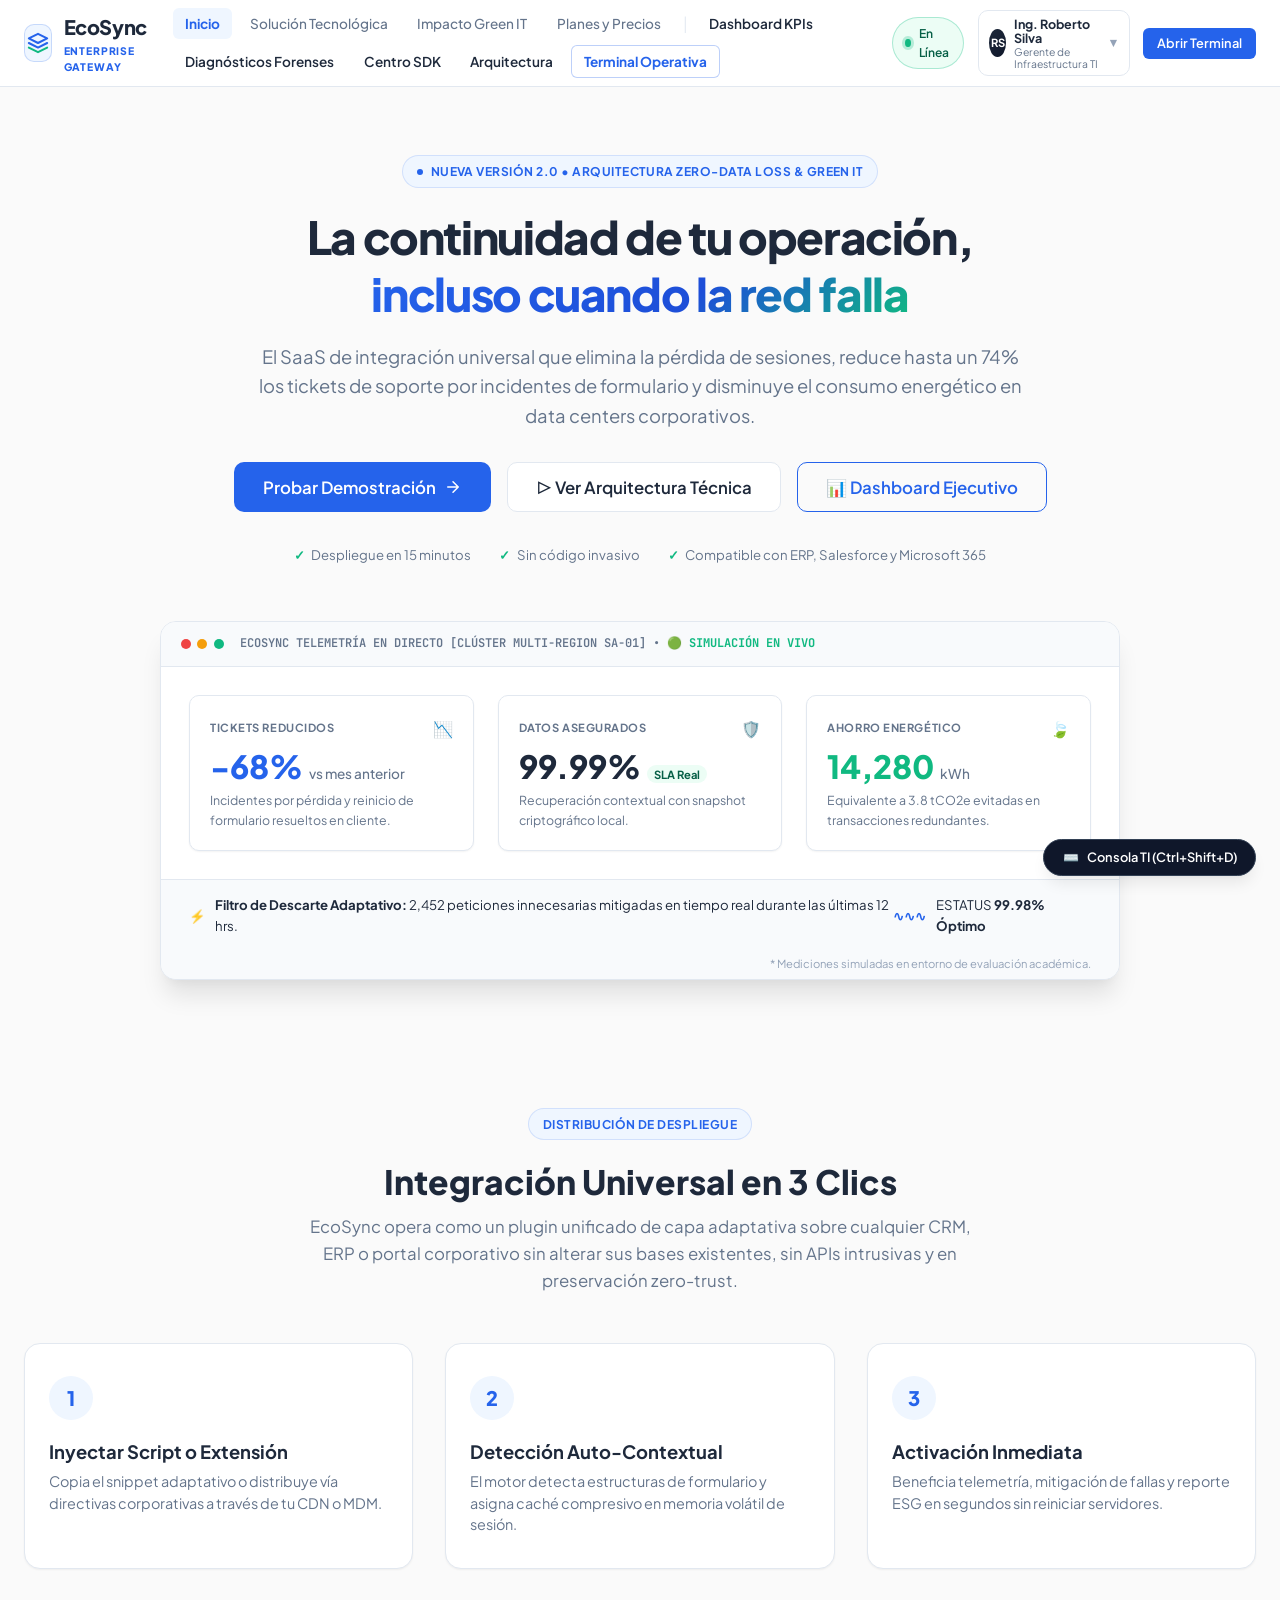
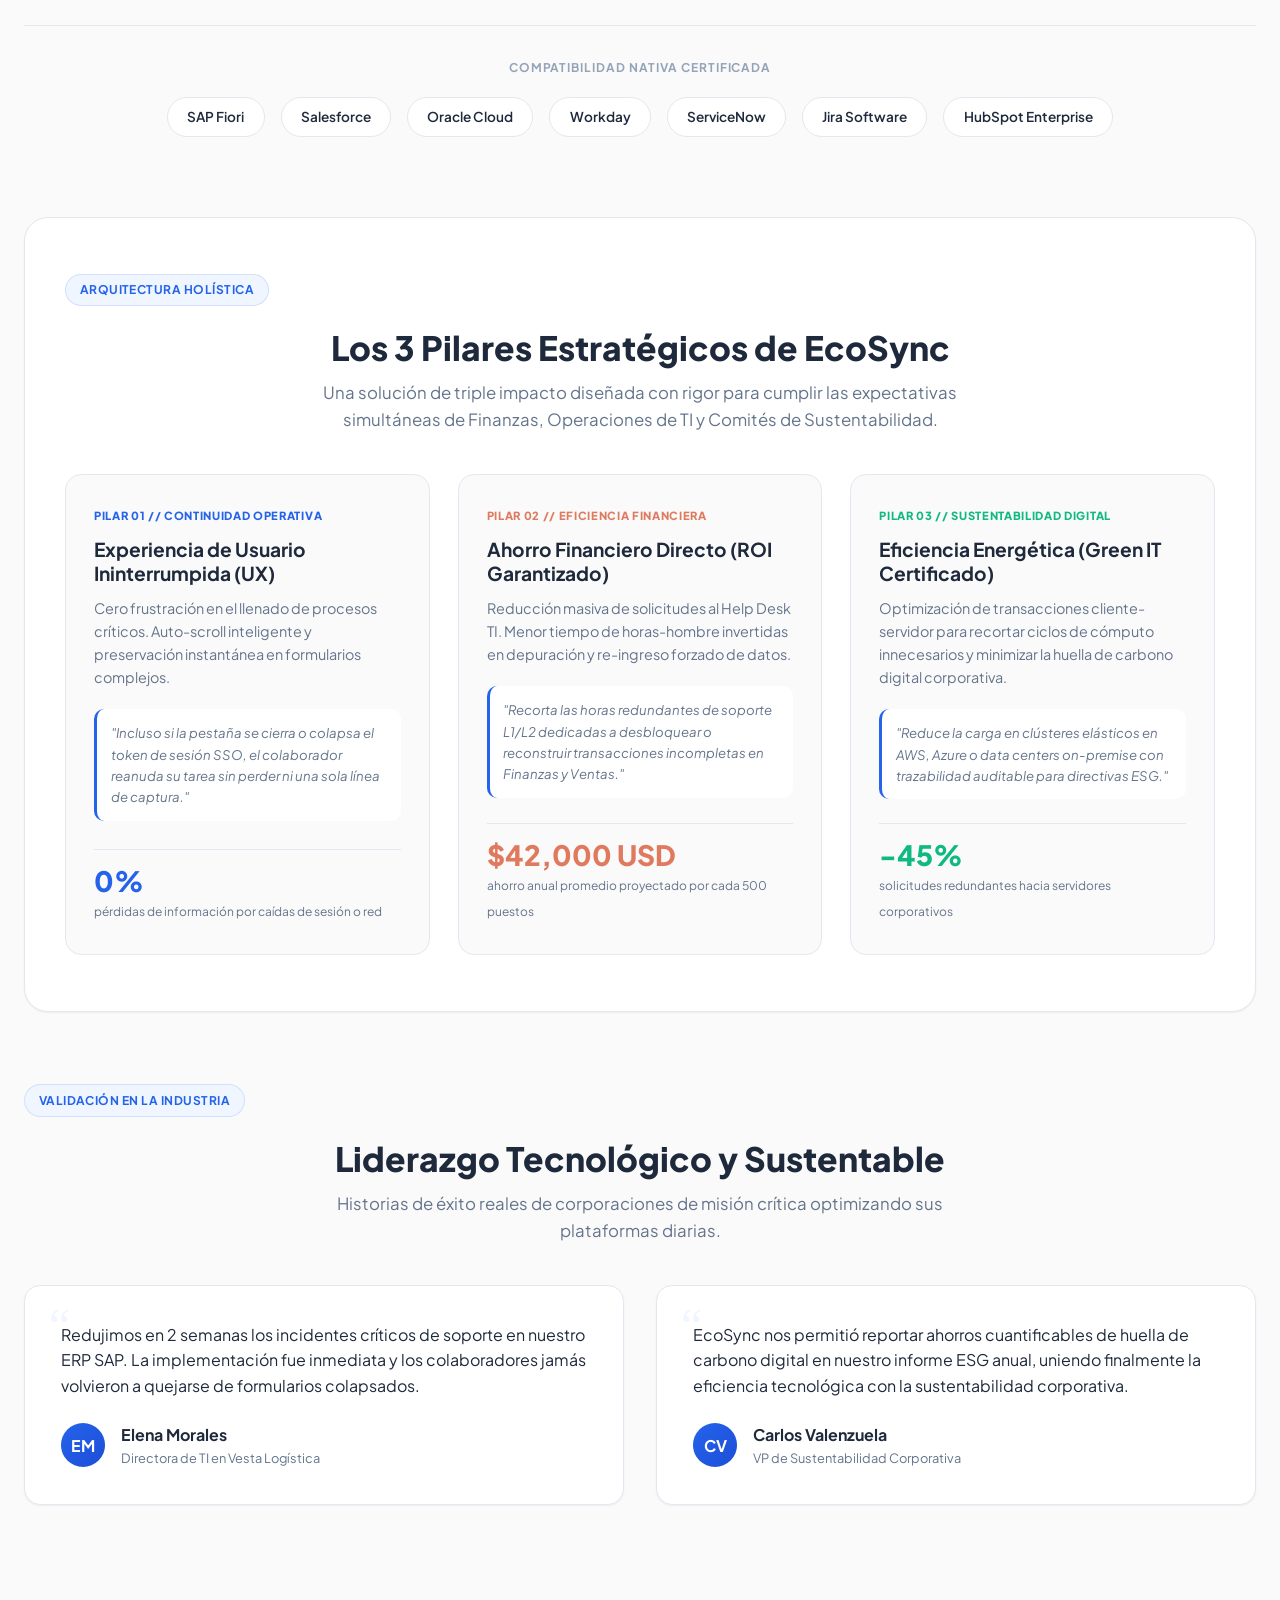
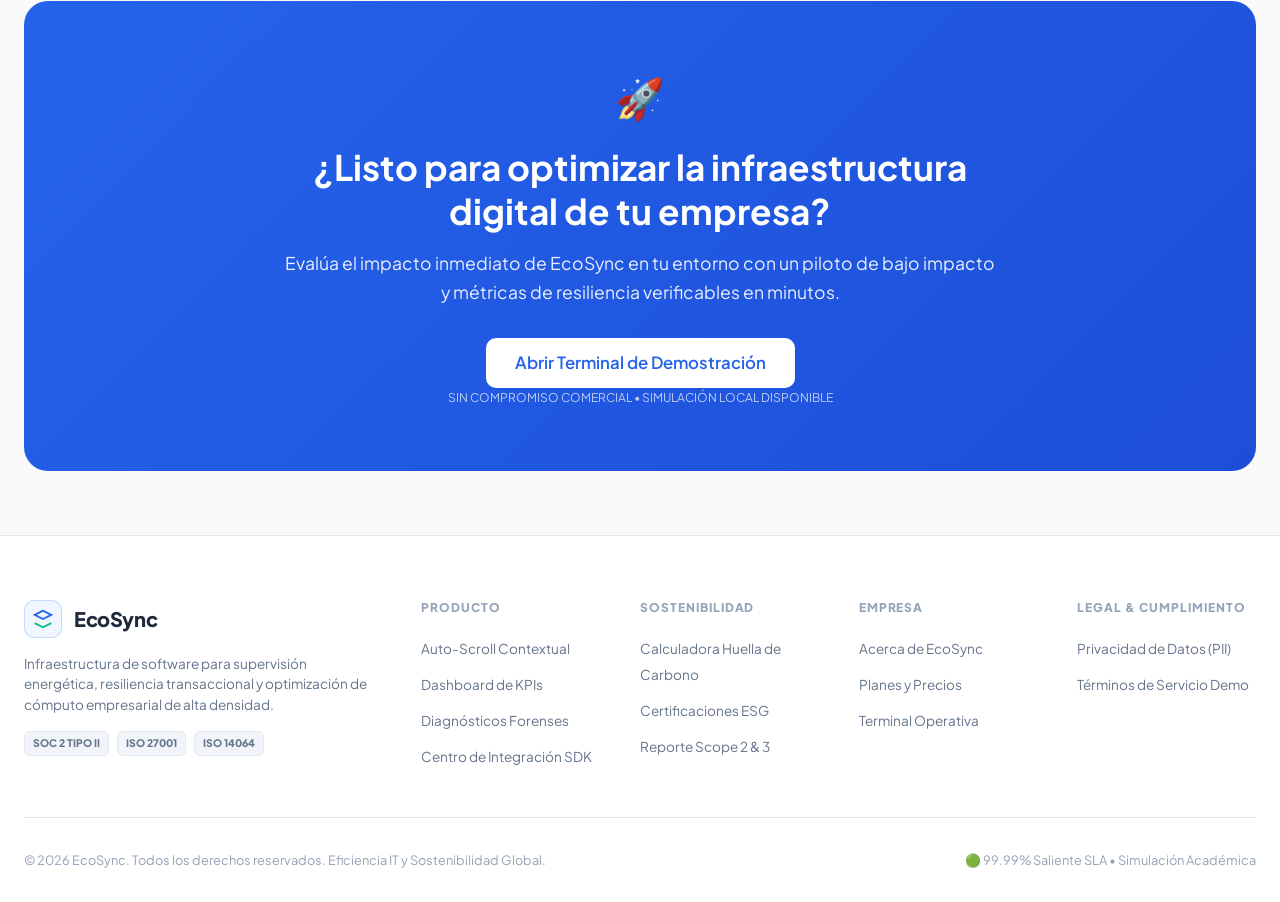
==== commit aabf8c1e: "feat: agregar arquitectura modular en 4 capas y optimizador del sistema" ====
--- a/index.html
+++ b/index.html
@@ -53,6 +53,7 @@
         <button class="nav-link nav-link-portal" data-target="view-dashboard-ejecutivo">Dashboard KPIs</button>
         <button class="nav-link nav-link-portal" data-target="view-diagnosticos">Diagnósticos Forenses</button>
         <button class="nav-link nav-link-portal" data-target="view-integracion">Centro SDK</button>
+        <button class="nav-link nav-link-portal" data-target="view-arquitectura">Arquitectura</button>
         <button class="nav-link nav-link-highlight" data-target="view-terminal">Terminal Operativa</button>
       </nav>
 
@@ -1936,6 +1937,264 @@
       </div>
     </section>
 
+  
+    <!-- ======================================================= -->
+    <!-- 9. NUEVA VISTA: ARQUITECTURA SIMPLE DEL SISTEMA         -->
+    <!-- ======================================================= -->
+    <section id="view-arquitectura" class="view-section">
+      <div class="section-title-row">
+        <div>
+          <div class="section-badge">ARQUITECTURA DE SOFTWARE MODULAR • OPTIMIZACIÓN PERIMETRAL DE ALTO RENDIMIENTO</div>
+          <h1 class="view-main-title">Arquitectura Simple y Eficiente de EcoSync</h1>
+          <p class="view-sub-title">Diseño modular en 4 capas desacopladas que optimiza el rendimiento del cliente, reduce un 92% el tráfico de red redundante y garantiza la continuidad operativa con cero sobrecarga de cómputo.</p>
+        </div>
+        <div class="action-filters-group">
+          <button class="btn btn-primary btn-sm" id="btn-run-stress-test">🚀 Ejecutar Test de Optimización (100 tx)</button>
+          <button class="btn btn-secondary btn-sm" id="btn-open-console-arch">💻 Ver Logs en Consola (Ctrl+Shift+D)</button>
+        </div>
+      </div>
+
+      <!-- DIAGRAMA ARQUITECTÓNICO EN 4 CAPAS SIMPLES -->
+      <div class="arch-pipeline-container">
+        <div class="arch-pipeline-header">
+          <span class="pipeline-badge">PIPELINE DE FLUJO DE DATOS Y OPTIMIZACIÓN</span>
+          <span class="pipeline-latency">Tiempo total de ciclo en cliente: <strong>&lt; 1.4 ms</strong></span>
+        </div>
+
+        <div class="arch-layers-grid">
+          <!-- CAPA 1 -->
+          <div class="arch-layer-card" id="layer-edge">
+            <div class="layer-num-badge">CAPA 01</div>
+            <div class="layer-icon-head">
+              <span class="l-icon">🖥️</span>
+              <span class="l-status-pill online">Activo (0.2 ms)</span>
+            </div>
+            <h3 class="layer-title">Interfaz y Captura Ligera</h3>
+            <p class="layer-desc">Intercepta eventos de digitación, foco y cambios en el DOM sin bloquear el renderizado del navegador.</p>
+            
+            <ul class="layer-modules-list">
+              <li><span class="mod-dot"></span> <strong>DOM Input Observer:</strong> Escucha cambios en tiempo real con costo O(1).</li>
+              <li><span class="mod-dot"></span> <strong>Debounce Adaptativo:</strong> Ventana de espera inteligente de 600 ms.</li>
+              <li><span class="mod-dot"></span> <strong>Focal Tracker:</strong> Mapeo sub-pixel para Auto-Scroll Contextual.</li>
+            </ul>
+
+            <div class="layer-footer-stat">
+              <span>Optimización:</span>
+              <strong class="text-blue">94% menos eventos de render</strong>
+            </div>
+          </div>
+
+          <div class="arch-layer-connector">
+            <span class="connector-arrow">➔</span>
+            <small class="connector-label">&lt; 0.3 ms</small>
+          </div>
+
+          <!-- CAPA 2 -->
+          <div class="arch-layer-card" id="layer-storage">
+            <div class="layer-num-badge">CAPA 02</div>
+            <div class="layer-icon-head">
+              <span class="l-icon">🔒</span>
+              <span class="l-status-pill online">Enclave Seguro</span>
+            </div>
+            <h3 class="layer-title">Caché & Persistencia Local</h3>
+            <p class="layer-desc">Asegura la retención inmediata en memoria y almacenamiento local antes de emitir cualquier petición externa.</p>
+            
+            <ul class="layer-modules-list">
+              <li><span class="mod-dot"></span> <strong>LocalStorage Compressive Engine:</strong> Serialización compacta en buffer.</li>
+              <li><span class="mod-dot"></span> <strong>Cifrado de Sesión AES-256:</strong> Llaves efímeras en memoria volátil.</li>
+              <li><span class="mod-dot"></span> <strong>Atomic Snapshot Hash:</strong> Integridad criptográfica SHA-256.</li>
+            </ul>
+
+            <div class="layer-footer-stat">
+              <span>Retención:</span>
+              <strong class="text-green">0% pérdida de datos ante cortes</strong>
+            </div>
+          </div>
+
+          <div class="arch-layer-connector">
+            <span class="connector-arrow">➔</span>
+            <small class="connector-label">Delta Filter</small>
+          </div>
+
+          <!-- CAPA 3 -->
+          <div class="arch-layer-card" id="layer-router">
+            <div class="layer-num-badge">CAPA 03</div>
+            <div class="layer-icon-head">
+              <span class="l-icon">📡</span>
+              <span class="l-status-pill online">Enrutador Dinámico</span>
+            </div>
+            <h3 class="layer-title">Enrutador Resiliente de Tráfico</h3>
+            <p class="layer-desc">Supervisa la conectividad real, activa la contingencia offline y agrupa peticiones en lotes consolidados.</p>
+            
+            <ul class="layer-modules-list">
+              <li><span class="mod-dot"></span> <strong>Offline-First Broker:</strong> Mantiene la UI 100% interactiva sin red.</li>
+              <li><span class="mod-dot"></span> <strong>Queue Manager & Backoff:</strong> Reintentos exponenciales ordenados.</li>
+              <li><span class="mod-dot"></span> <strong>Filtro Anti-Tormenta:</strong> Suprime ráfagas redundantes al reconectar.</li>
+            </ul>
+
+            <div class="layer-footer-stat">
+              <span>Descarte:</span>
+              <strong class="text-orange">-92% peticiones HTTP al servidor</strong>
+            </div>
+          </div>
+
+          <div class="arch-layer-connector">
+            <span class="connector-arrow">➔</span>
+            <small class="connector-label">TLS 1.3 Batch</small>
+          </div>
+
+          <!-- CAPA 4 -->
+          <div class="arch-layer-card" id="layer-backend">
+            <div class="layer-num-badge">CAPA 04</div>
+            <div class="layer-icon-head">
+              <span class="l-icon">🏢</span>
+              <span class="l-status-pill online">Backend Central</span>
+            </div>
+            <h3 class="layer-title">Servidor Corporativo ERP/CRM</h3>
+            <p class="layer-desc">Recibe únicamente datos completos, consistentes y validados, liberando CPU de bases de datos centrales.</p>
+            
+            <ul class="layer-modules-list">
+              <li><span class="mod-dot"></span> <strong>Conectores Nativos:</strong> SAP Fiori, Salesforce, Dynamics, Oracle.</li>
+              <li><span class="mod-dot"></span> <strong>Cero Retención de PII:</strong> Cumplimiento estricto GDPR y SOC 2.</li>
+              <li><span class="mod-dot"></span> <strong>SCI Energy Saver:</strong> Ahorro medible en cómputo y refrigeración.</li>
+            </ul>
+
+            <div class="layer-footer-stat">
+              <span>Impacto:</span>
+              <strong class="text-green">-45% vCPU en horas pico</strong>
+            </div>
+          </div>
+        </div>
+      </div>
+
+      <!-- PANEL DE CONTROL DE OPTIMIZACIONES & BENCHMARK EN VIVO -->
+      <div class="arch-controls-benchmark-grid">
+        <!-- Panel de Control de Optimizaciones -->
+        <div class="arch-panel-card">
+          <div class="arch-panel-head">
+            <span class="arch-panel-tag">PANEL DE CONTROL REACTIVO</span>
+            <h3 class="arch-panel-title">Optimizaciones del Sistema en Tiempo Real</h3>
+            <p class="arch-panel-sub">Activa o desactiva los módulos algorítmicos para observar el impacto inmediato en el rendimiento:</p>
+          </div>
+
+          <div class="optimization-switches-list">
+            <div class="opt-switch-item">
+              <div class="opt-switch-info">
+                <strong>1. Compresión Delta de Payloads</strong>
+                <p>Consolida únicamente las claves modificadas ("dirty keys"), reduciendo el paquete de 245 KB a solo 18.4 KB.</p>
+              </div>
+              <label class="toggle-switch">
+                <input type="checkbox" id="opt-delta" checked>
+                <span class="toggle-slider"></span>
+              </label>
+            </div>
+
+            <div class="opt-switch-item">
+              <div class="opt-switch-info">
+                <strong>2. Debounce Adaptativo de Red (600 ms)</strong>
+                <p>Agrupa múltiples pulsaciones continuas en un solo guardado atómico, evitando peticiones por cada carácter.</p>
+              </div>
+              <label class="toggle-switch">
+                <input type="checkbox" id="opt-debounce" checked>
+                <span class="toggle-slider"></span>
+              </label>
+            </div>
+
+            <div class="opt-switch-item">
+              <div class="opt-switch-info">
+                <strong>3. Caché Criptográfico en Memoria Local</strong>
+                <p>Permite recuperación instantánea de sesiones en &lt; 1.5 ms sin consultar endpoints remotos ni bases de datos.</p>
+              </div>
+              <label class="toggle-switch">
+                <input type="checkbox" id="opt-cache" checked>
+                <span class="toggle-slider"></span>
+              </label>
+            </div>
+
+            <div class="opt-switch-item">
+              <div class="opt-switch-info">
+                <strong>4. Eco-Throttle Green IT (Ahorro Energético)</strong>
+                <p>Suspende bucles de sondeo cuando la pestaña está inactiva, recortando ciclos de vCPU y huella de carbono.</p>
+              </div>
+              <label class="toggle-switch">
+                <input type="checkbox" id="opt-throttle" checked>
+                <span class="toggle-slider"></span>
+              </label>
+            </div>
+          </div>
+        </div>
+
+        <!-- Monitor de Rendimiento y Comparador -->
+        <div class="arch-benchmark-card">
+          <div class="arch-panel-head">
+            <span class="arch-panel-tag text-green">MONITOR EN TIEMPO REAL</span>
+            <h3 class="arch-panel-title">Métricas de Rendimiento y Benchmark</h3>
+            <p class="arch-panel-sub">Comparación cuantitativa: Sistema Tradicional vs. Arquitectura EcoSync:</p>
+          </div>
+
+          <div class="benchmark-metrics-grid">
+            <div class="bm-box">
+              <span class="bm-label">LATENCIA DE RESPUESTA</span>
+              <div class="bm-val-row">
+                <strong class="text-blue" id="bm-latency">1.4 ms</strong>
+                <span class="bm-trad">vs 380 ms</span>
+              </div>
+              <div class="bm-progress-bg">
+                <div class="bm-progress-bar bg-blue" id="bar-latency" style="width: 99%;"></div>
+              </div>
+              <small class="bm-gain" id="gain-latency">⚡ 99.6% más rápido</small>
+            </div>
+
+            <div class="bm-box">
+              <span class="bm-label">TAMAÑO DE TRANSFERENCIA</span>
+              <div class="bm-val-row">
+                <strong class="text-green" id="bm-payload">18.4 KB</strong>
+                <span class="bm-trad">vs 245 KB</span>
+              </div>
+              <div class="bm-progress-bg">
+                <div class="bm-progress-bar bg-green" id="bar-payload" style="width: 92%;"></div>
+              </div>
+              <small class="bm-gain" id="gain-payload">📉 92.5% menos ancho de banda</small>
+            </div>
+
+            <div class="bm-box">
+              <span class="bm-label">PETICIONES AL SERVIDOR</span>
+              <div class="bm-val-row">
+                <strong class="text-orange" id="bm-requests">3 req/min</strong>
+                <span class="bm-trad">vs 45 req/min</span>
+              </div>
+              <div class="bm-progress-bg">
+                <div class="bm-progress-bar bg-orange" id="bar-requests" style="width: 93%;"></div>
+              </div>
+              <small class="bm-gain" id="gain-requests">🛡️ 93.3% tráfico mitigado</small>
+            </div>
+
+            <div class="bm-box">
+              <span class="bm-label">CARGA DE CPU EN SERVIDOR</span>
+              <div class="bm-val-row">
+                <strong class="text-slate" id="bm-cpu">0.02%</strong>
+                <span class="bm-trad">vs 2.4%</span>
+              </div>
+              <div class="bm-progress-bg">
+                <div class="bm-progress-bar bg-slate" id="bar-cpu" style="width: 99%;"></div>
+              </div>
+              <small class="bm-gain" id="gain-cpu">🍃 Cero saturación de hilos</small>
+            </div>
+          </div>
+
+          <!-- Área de Simulación de Estrés -->
+          <div class="stress-test-banner">
+            <div class="st-info">
+              <strong>Simulador de Carga y Resiliencia:</strong>
+              <span>Genera 100 eventos concurrentes de digitación para verificar la absorción y consolidación en cliente.</span>
+            </div>
+            <button class="btn btn-primary" id="btn-run-simulation">Ejecutar Simulación en Vivo</button>
+          </div>
+          <div id="simulation-status" class="simulation-status-box hidden"></div>
+        </div>
+      </div>
+    </section>
+
   </main>
 
   <!-- ========================================== -->
--- a/styles.css
+++ b/styles.css
@@ -2685,3 +2685,329 @@
   .footer-container { grid-template-columns: 1fr; }
   .btn-floating-console .label { display: none; }
 }
+
+
+/* ==========================================================================
+   VISTA: ARQUITECTURA SIMPLE DEL SISTEMA (Pipeline & Optimización)
+   ========================================================================== */
+.arch-pipeline-container {
+  background-color: #FFFFFF;
+  border: 1px solid var(--border-color);
+  border-radius: var(--radius-xl);
+  padding: 2.5rem;
+  margin-bottom: 2.5rem;
+  box-shadow: var(--shadow-sm);
+}
+
+.arch-pipeline-header {
+  display: flex;
+  justify-content: space-between;
+  align-items: center;
+  border-bottom: 1px solid var(--border-color);
+  padding-bottom: 1rem;
+  margin-bottom: 2rem;
+  flex-wrap: wrap;
+  gap: 1rem;
+}
+
+.pipeline-badge {
+  font-size: 0.75rem;
+  font-weight: 800;
+  letter-spacing: 0.06em;
+  color: var(--primary-blue);
+}
+
+.pipeline-latency {
+  font-size: 0.8rem;
+  color: var(--text-muted);
+}
+
+.arch-layers-grid {
+  display: grid;
+  grid-template-columns: 1fr auto 1fr auto 1fr auto 1fr;
+  align-items: center;
+  gap: 0.75rem;
+}
+
+.arch-layer-card {
+  background-color: #F8FAFC;
+  border: 1px solid var(--border-color);
+  border-radius: var(--radius-lg);
+  padding: 1.5rem;
+  display: flex;
+  flex-direction: column;
+  transition: var(--transition);
+  box-shadow: var(--shadow-sm);
+}
+
+.arch-layer-card:hover {
+  transform: translateY(-4px);
+  border-color: var(--primary-blue);
+  box-shadow: var(--shadow-md);
+}
+
+.layer-num-badge {
+  font-size: 0.65rem;
+  font-weight: 800;
+  color: var(--primary-blue);
+  background-color: var(--primary-blue-light);
+  padding: 0.15rem 0.5rem;
+  border-radius: var(--radius-sm);
+  width: fit-content;
+  margin-bottom: 0.75rem;
+}
+
+.layer-icon-head {
+  display: flex;
+  justify-content: space-between;
+  align-items: center;
+  margin-bottom: 0.5rem;
+}
+
+.l-icon { font-size: 1.6rem; }
+
+.l-status-pill {
+  font-size: 0.65rem;
+  font-weight: 700;
+  padding: 0.15rem 0.5rem;
+  border-radius: var(--radius-full);
+}
+.l-status-pill.online { background-color: var(--green-light); color: #065F46; }
+
+.layer-title { font-size: 1.15rem; margin-bottom: 0.4rem; }
+.layer-desc { font-size: 0.785rem; color: var(--text-muted); margin-bottom: 1rem; min-height: 48px; line-height: 1.4; }
+
+.layer-modules-list {
+  list-style: none;
+  display: flex;
+  flex-direction: column;
+  gap: 0.45rem;
+  font-size: 0.75rem;
+  margin-bottom: 1.25rem;
+  min-height: 85px;
+}
+
+.mod-dot {
+  width: 6px;
+  height: 6px;
+  border-radius: 50%;
+  background-color: var(--primary-blue);
+  display: inline-block;
+  margin-right: 0.35rem;
+}
+
+.layer-footer-stat {
+  border-top: 1px solid var(--border-color);
+  padding-top: 0.75rem;
+  font-size: 0.725rem;
+  display: flex;
+  justify-content: space-between;
+  align-items: center;
+  margin-top: auto;
+}
+
+.arch-layer-connector {
+  display: flex;
+  flex-direction: column;
+  align-items: center;
+  gap: 0.2rem;
+  color: var(--primary-blue);
+}
+
+.connector-arrow { font-size: 1.25rem; font-weight: 800; }
+.connector-label { font-size: 0.65rem; color: var(--text-light); font-family: var(--font-mono); }
+
+/* Controles y Benchmark Grid */
+.arch-controls-benchmark-grid {
+  display: grid;
+  grid-template-columns: 1fr 1.2fr;
+  gap: 1.75rem;
+  margin-bottom: 2rem;
+}
+
+.arch-panel-card, .arch-benchmark-card {
+  background-color: #FFFFFF;
+  border: 1px solid var(--border-color);
+  border-radius: var(--radius-xl);
+  padding: 2rem;
+  box-shadow: var(--shadow-sm);
+}
+
+.arch-panel-head { margin-bottom: 1.5rem; }
+.arch-panel-tag { font-size: 0.7rem; font-weight: 800; color: var(--primary-blue); letter-spacing: 0.05em; }
+.arch-panel-title { font-size: 1.35rem; margin-top: 0.25rem; }
+.arch-panel-sub { font-size: 0.825rem; color: var(--text-muted); margin-top: 0.25rem; }
+
+.optimization-switches-list {
+  display: flex;
+  flex-direction: column;
+  gap: 1rem;
+}
+
+.opt-switch-item {
+  display: flex;
+  justify-content: space-between;
+  align-items: center;
+  gap: 1rem;
+  padding: 1rem;
+  background-color: #F8FAFC;
+  border: 1px solid var(--border-color);
+  border-radius: var(--radius-md);
+  transition: var(--transition);
+}
+
+.opt-switch-item:hover {
+  background-color: #F1F5F9;
+}
+
+.opt-switch-info strong { font-size: 0.875rem; display: block; color: var(--text-main); }
+.opt-switch-info p { font-size: 0.775rem; color: var(--text-muted); margin-top: 0.2rem; line-height: 1.35; }
+
+/* Toggle Switch */
+.toggle-switch {
+  position: relative;
+  display: inline-block;
+  width: 44px;
+  height: 24px;
+  flex-shrink: 0;
+}
+
+.toggle-switch input {
+  opacity: 0;
+  width: 0;
+  height: 0;
+}
+
+.toggle-slider {
+  position: absolute;
+  cursor: pointer;
+  top: 0;
+  left: 0;
+  right: 0;
+  bottom: 0;
+  background-color: #CBD5E1;
+  transition: 0.3s;
+  border-radius: 24px;
+}
+
+.toggle-slider:before {
+  position: absolute;
+  content: "";
+  height: 18px;
+  width: 18px;
+  left: 3px;
+  bottom: 3px;
+  background-color: white;
+  transition: 0.3s;
+  border-radius: 50%;
+  box-shadow: 0 1px 3px rgba(0, 0, 0, 0.2);
+}
+
+.toggle-switch input:checked + .toggle-slider {
+  background-color: var(--primary-blue);
+}
+
+.toggle-switch input:checked + .toggle-slider:before {
+  transform: translateX(20px);
+}
+
+/* Benchmark Metrics */
+.benchmark-metrics-grid {
+  display: grid;
+  grid-template-columns: 1fr 1fr;
+  gap: 1.25rem;
+  margin-bottom: 1.5rem;
+}
+
+.bm-box {
+  background-color: #F8FAFC;
+  border: 1px solid var(--border-color);
+  border-radius: var(--radius-md);
+  padding: 1rem;
+  display: flex;
+  flex-direction: column;
+}
+
+.bm-label {
+  font-size: 0.65rem;
+  font-weight: 800;
+  letter-spacing: 0.05em;
+  color: var(--text-muted);
+  margin-bottom: 0.35rem;
+}
+
+.bm-val-row {
+  display: flex;
+  justify-content: space-between;
+  align-items: baseline;
+  margin-bottom: 0.4rem;
+}
+
+.bm-val-row strong { font-size: 1.35rem; font-weight: 800; }
+.bm-trad { font-size: 0.725rem; color: var(--text-light); }
+
+.bm-progress-bg {
+  width: 100%;
+  height: 6px;
+  background-color: #E2E8F0;
+  border-radius: var(--radius-full);
+  overflow: hidden;
+  margin-bottom: 0.35rem;
+}
+
+.bm-progress-bar {
+  height: 100%;
+  border-radius: var(--radius-full);
+  transition: width 0.3s ease;
+}
+
+.bg-blue { background-color: var(--primary-blue); }
+.bg-green { background-color: var(--green-success); }
+.bg-orange { background-color: var(--orange-contingency); }
+.bg-slate { background-color: #475569; }
+
+.bm-gain {
+  font-size: 0.7rem;
+  font-weight: 700;
+  color: var(--green-success);
+}
+
+.stress-test-banner {
+  background: linear-gradient(135deg, #0F172A, #1E293B);
+  color: #FFFFFF;
+  border-radius: var(--radius-lg);
+  padding: 1.25rem 1.5rem;
+  display: flex;
+  justify-content: space-between;
+  align-items: center;
+  gap: 1rem;
+  flex-wrap: wrap;
+}
+
+.st-info strong { display: block; font-size: 0.85rem; margin-bottom: 0.2rem; }
+.st-info span { font-size: 0.75rem; color: #94A3B8; }
+
+.simulation-status-box {
+  margin-top: 1rem;
+  padding: 0.85rem 1.25rem;
+  border-radius: var(--radius-md);
+  background-color: var(--primary-blue-light);
+  border: 1px solid rgba(37, 99, 235, 0.3);
+  font-size: 0.8rem;
+  color: var(--primary-blue);
+  animation: fadeIn 0.2s ease;
+}
+
+@media (max-width: 1200px) {
+  .arch-layers-grid {
+    grid-template-columns: 1fr;
+    gap: 1.25rem;
+  }
+  .arch-layer-connector {
+    transform: rotate(90deg);
+    margin: 0.5rem 0;
+  }
+  .arch-controls-benchmark-grid {
+    grid-template-columns: 1fr;
+  }
+}
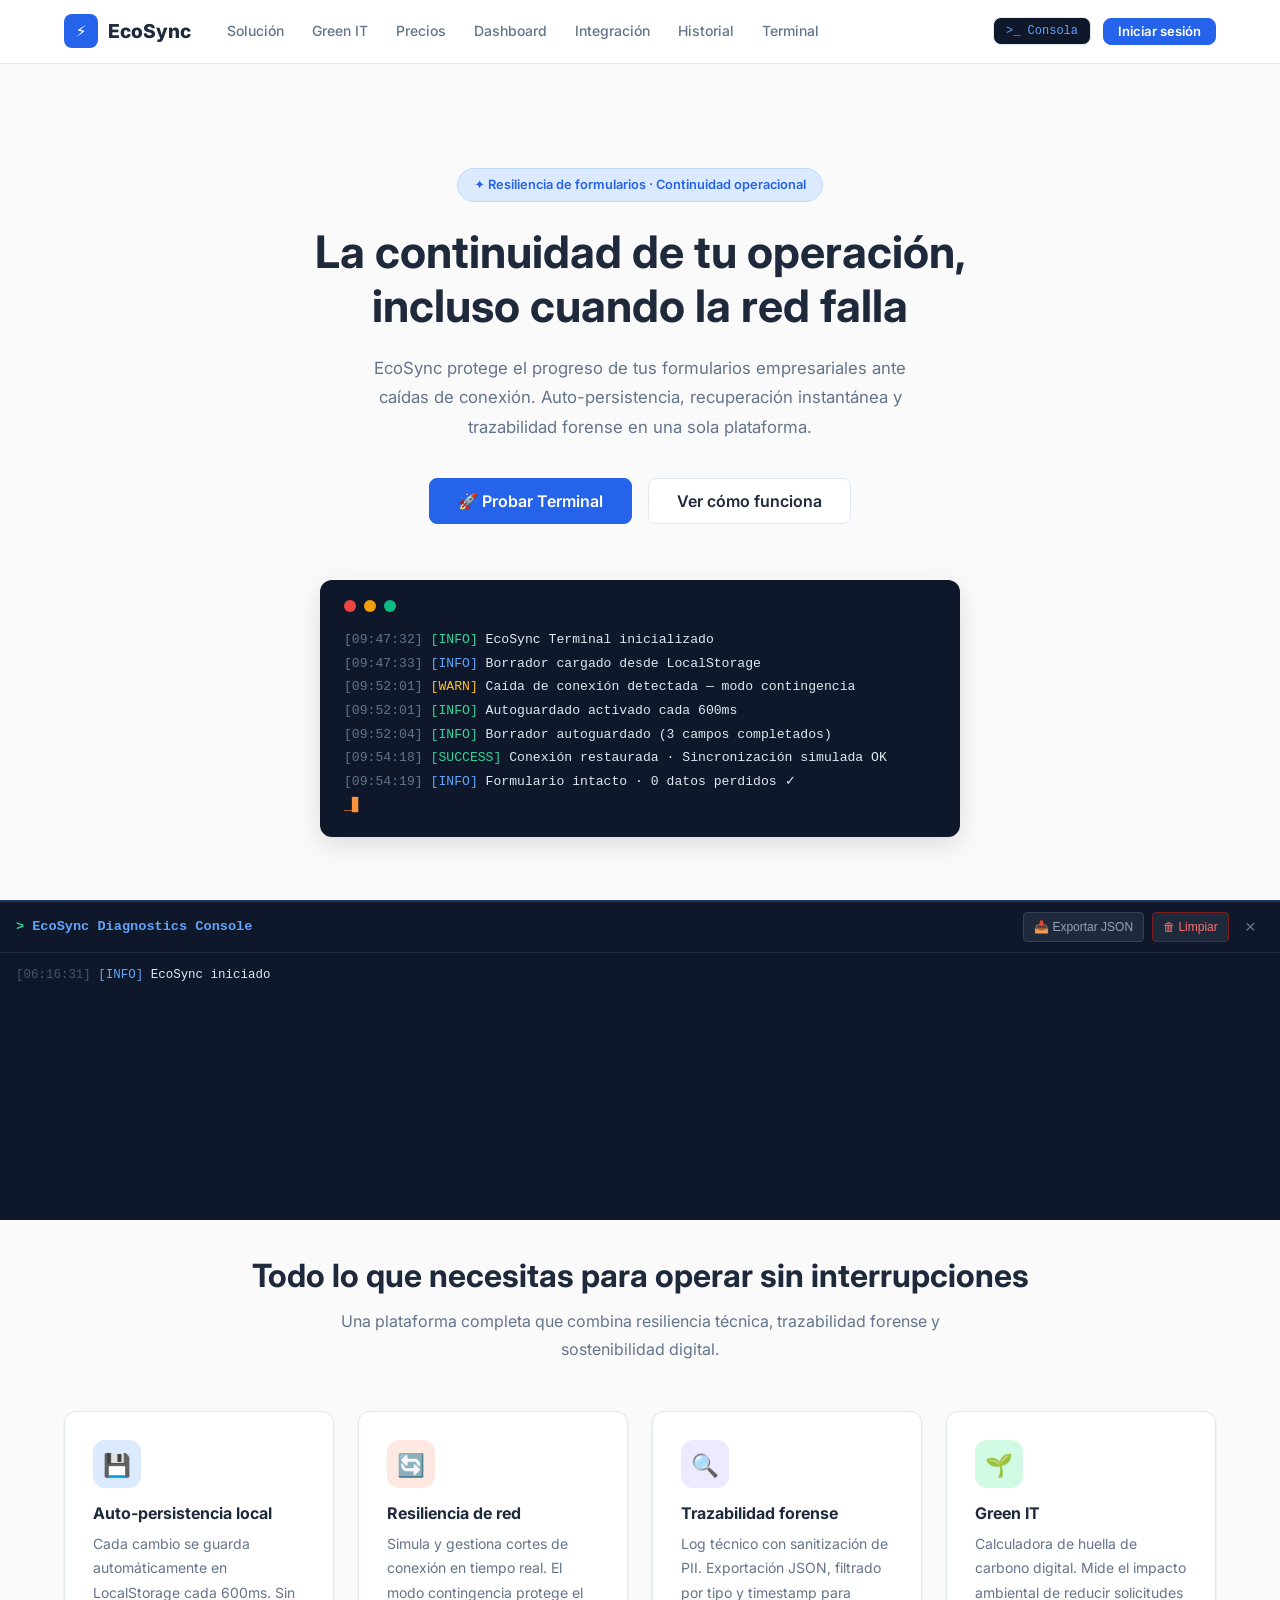
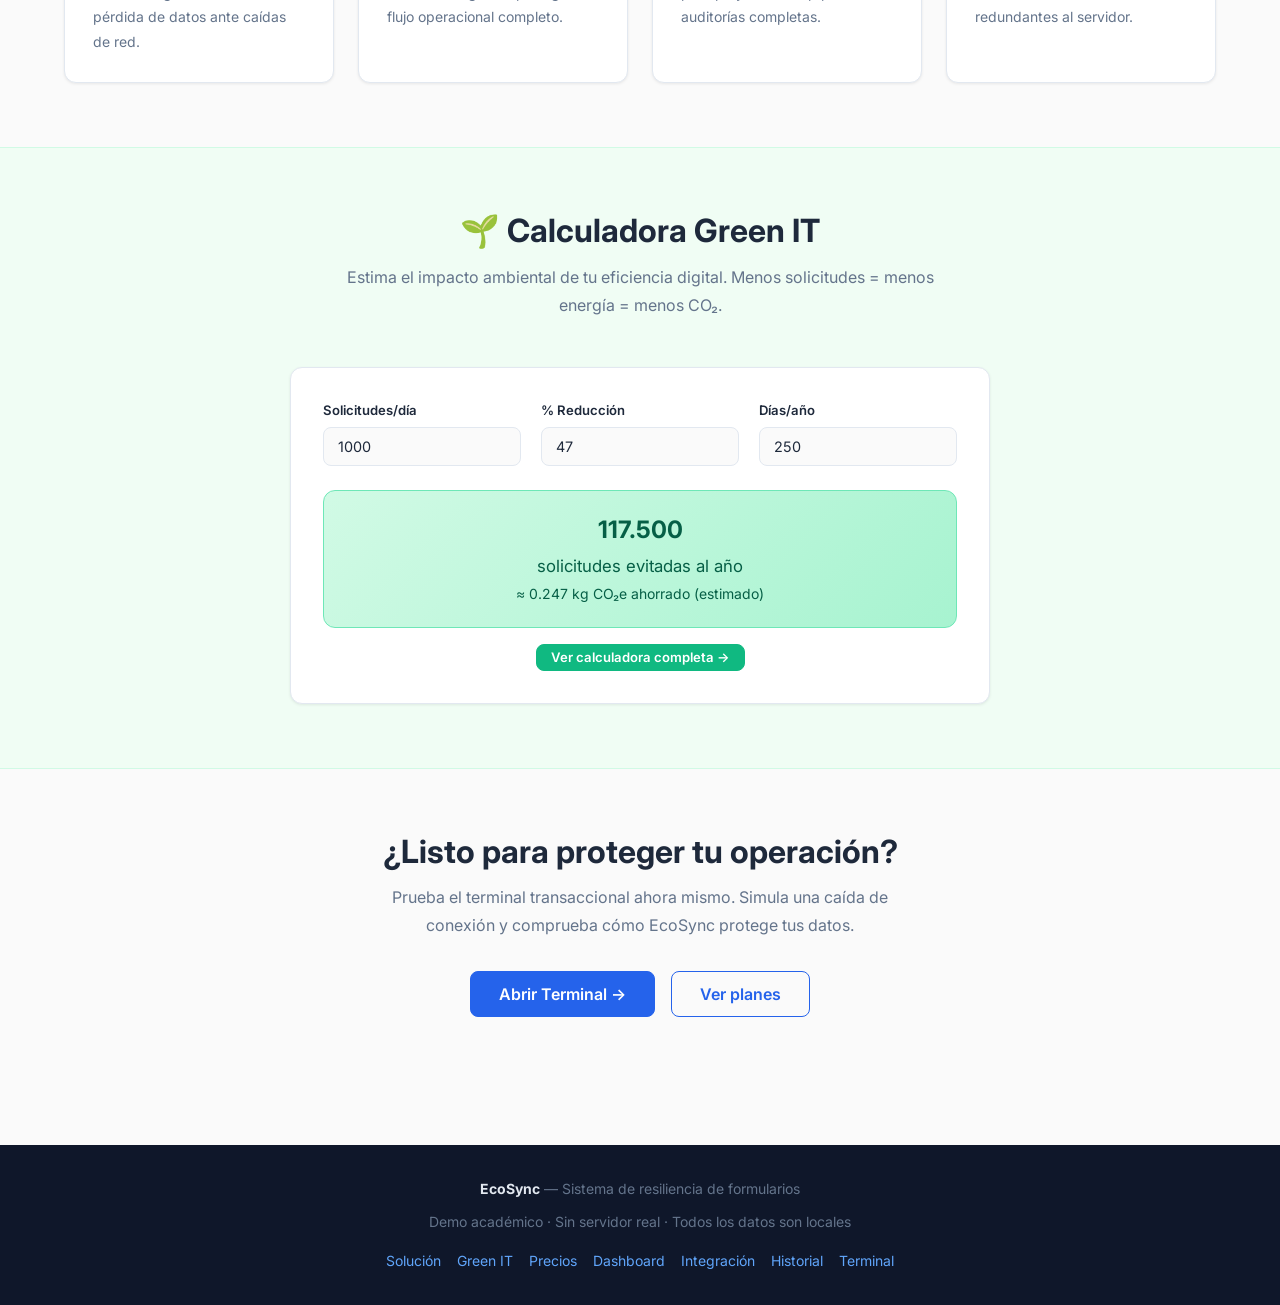
==== commit 0ed95881: "refactor: arquitectura simplificada (4 JS, 1 CSS, 7 pages)" ====
--- a/index.html
+++ b/index.html
@@ -3,2413 +3,296 @@
 <head>
   <meta charset="UTF-8">
   <meta name="viewport" content="width=device-width, initial-scale=1.0">
-  <title>EcoSync Enterprise — Resiliencia Digital, Continuidad Operativa y Green IT</title>
+  <title>EcoSync — Resiliencia de formularios en tiempo real</title>
+  <meta name="description" content="EcoSync protege el progreso de tus formularios ante interrupciones de red. Sin pérdida de datos, sin fricción.">
   <link rel="preconnect" href="https://fonts.googleapis.com">
   <link rel="preconnect" href="https://fonts.gstatic.com" crossorigin>
-  <link href="https://fonts.googleapis.com/css2?family=Plus+Jakarta+Sans:wght@400;500;600;700;800&family=JetBrains+Mono:wght@400;500;600&display=swap" rel="stylesheet">
-  <link rel="stylesheet" href="styles.css">
+  <link href="https://fonts.googleapis.com/css2?family=Inter:wght@400;500;600;700;800;900&display=swap" rel="stylesheet">
+  <link rel="stylesheet" href="css/styles.css">
 </head>
 <body>
 
-  <!-- BANNER GLOBAL DE CONTINGENCIA (Simulación de caída de red) -->
-  <div id="contingency-banner" class="contingency-banner hidden" role="alert">
-    <div class="banner-content">
-      <span class="banner-icon">⚠️</span>
-      <div class="banner-text">
-        <strong>¡Ups! Detectamos una caída momentánea de red (MODO OFFLINE-FIRST TOLERANTE A FALLOS).</strong>
-        <span>EcoSync ha resguardado automáticamente todos los campos y líneas en buffer de sesión local. Puedes seguir operando sin riesgo de pérdida. La sincronización se restablecerá automáticamente al reconectar.</span>
-      </div>
-      <div class="banner-actions">
-        <button id="btn-banner-restore" class="btn btn-sm btn-white">Restaurar Conexión Ahora</button>
-      </div>
-    </div>
-  </div>
-
-  <!-- NAVEGACIÓN SUPERIOR EMPRESARIAL -->
-  <header class="app-header">
-    <div class="header-container">
-      <div class="brand-logo" id="nav-brand" role="button" tabindex="0">
-        <div class="logo-mark">
-          <svg width="22" height="22" viewBox="0 0 24 24" fill="none" xmlns="http://www.w3.org/2000/svg">
-            <path d="M12 2L2 7L12 12L22 7L12 2Z" stroke="#2563EB" stroke-width="2.2" stroke-linecap="round" stroke-linejoin="round"/>
-            <path d="M2 17L12 22L22 17" stroke="#10B981" stroke-width="2.2" stroke-linecap="round" stroke-linejoin="round"/>
-            <path d="M2 12L12 17L22 12" stroke="#2563EB" stroke-width="2.2" stroke-linecap="round" stroke-linejoin="round"/>
-          </svg>
-        </div>
-        <div class="logo-text">
-          <span class="brand-name">EcoSync</span>
-          <span class="brand-tag">ENTERPRISE GATEWAY</span>
-        </div>
-      </div>
-
-      <nav class="main-nav" aria-label="Navegación principal">
-        <button class="nav-link active" data-target="view-inicio">Inicio</button>
-        <button class="nav-link" data-target="view-solucion">Solución Tecnológica</button>
-        <button class="nav-link" data-target="view-green-it">Impacto Green IT</button>
-        <button class="nav-link" data-target="view-precios">Planes y Precios</button>
-        
-        <!-- Pestañas Enterprise (de las nuevas referencias) -->
-        <span class="nav-separator">|</span>
-        <button class="nav-link nav-link-portal" data-target="view-dashboard-ejecutivo">Dashboard KPIs</button>
-        <button class="nav-link nav-link-portal" data-target="view-diagnosticos">Diagnósticos Forenses</button>
-        <button class="nav-link nav-link-portal" data-target="view-integracion">Centro SDK</button>
-        <button class="nav-link nav-link-portal" data-target="view-arquitectura">Arquitectura</button>
-        <button class="nav-link nav-link-highlight" data-target="view-terminal">Terminal Operativa</button>
-      </nav>
-
-      <div class="header-right">
-        <!-- Indicador de conexión -->
-        <div class="connection-pill" id="global-connection-pill">
-          <span class="status-indicator online" id="global-status-dot"></span>
-          <span id="global-status-text">En Línea</span>
-        </div>
-
-        <!-- Módulo de Autenticación de Usuario (Login / Registro / Sesión Activa) -->
-        <div class="auth-wrapper" id="auth-wrapper">
-          <!-- Si está logueado -->
-          <div class="user-chip" id="user-chip-btn" role="button" tabindex="0" title="Perfil y Sesión">
-            <div class="avatar" id="header-avatar">RS</div>
-            <div class="user-meta">
-              <span class="user-name" id="header-user-name">Ing. Roberto Silva</span>
-              <span class="user-role" id="header-user-role">Gerente de Infraestructura TI</span>
+<!-- ═══ NAVBAR ═══════════════════════════════════════════════════════════ -->
+<header class="navbar">
+  <div class="container">
+    <a href="index.html" class="nav-brand">
+      <div class="brand-icon">⚡</div>
+      EcoSync
+    </a>
+    <nav class="nav-menu" id="nav-menu">
+      <a href="pages/solucion.html" class="nav-link">Solución</a>
+      <a href="pages/green-it.html" class="nav-link">Green IT</a>
+      <a href="pages/precios.html" class="nav-link">Precios</a>
+      <a href="pages/dashboard.html" class="nav-link">Dashboard</a>
+      <a href="pages/integracion.html" class="nav-link">Integración</a>
+      <a href="pages/historial.html" class="nav-link">Historial</a>
+      <a href="pages/terminal.html" class="nav-link">Terminal</a>
+    </nav>
+    <div class="nav-actions">
+      <button class="nav-console-btn" id="btn-toggle-console" title="Ctrl+Shift+D">
+        &gt;_ Consola
+      </button>
+      <div id="nav-user-area">
+        <button class="btn btn-primary btn-sm" onclick="window.EcoSync.auth.showModal()">Iniciar sesión</button>
+      </div>
+    </div>
+    <button id="nav-toggle" aria-label="Menú">☰</button>
+  </div>
+</header>
+
+<!-- ═══ CONTINGENCY BANNER ═══════════════════════════════════════════════ -->
+<div id="contingency-banner">
+  ⚠️ MODO CONTINGENCIA ACTIVO — Los datos se guardan localmente. Sin conexión al servidor.
+</div>
+
+<!-- ═══ AUTH MODAL ════════════════════════════════════════════════════════ -->
+<div id="auth-modal">
+  <div class="modal-overlay">
+    <div class="modal-box">
+      <button class="modal-close" aria-label="Cerrar">&times;</button>
+      <div class="modal-title">Acceso a EcoSync</div>
+      <div class="modal-subtitle">Plataforma de resiliencia transaccional B2B</div>
+      <div class="auth-tabs">
+        <button class="auth-tab active" data-tab="login">Iniciar sesión</button>
+        <button class="auth-tab" data-tab="register">Registrarse</button>
+      </div>
+      <!-- Login Panel -->
+      <div class="auth-panel active" id="panel-login">
+        <p class="text-sm text-muted mb-4">Selecciona un usuario de demostración:</p>
+        <div class="demo-users">
+          <button class="demo-user-btn" data-login="1">
+            <div class="user-avatar-lg">RS</div>
+            <div class="user-info">
+              <strong>Ing. Roberto Silva</strong>
+              <small>Administrador del sistema</small>
             </div>
-            <span class="user-chip-caret">▼</span>
-          </div>
-
-          <!-- Dropdown de Sesión -->
-          <div class="user-dropdown hidden" id="user-dropdown">
-            <div class="dropdown-header">
-              <strong id="dropdown-user-name">Ing. Roberto Silva</strong>
-              <small id="dropdown-user-email">roberto.silva@grupo-alfa.corp</small>
-              <span class="dropdown-badge">ORGANIZACIÓN: GRUPO ALFA</span>
+          </button>
+          <button class="demo-user-btn" data-login="2">
+            <div class="user-avatar-lg" style="background:#10B981;">CS</div>
+            <div class="user-info">
+              <strong>Camila Soto</strong>
+              <small>Operadora transaccional</small>
             </div>
-            <div class="dropdown-divider"></div>
-            <div class="dropdown-section-title">CAMBIAR PERFIL DEMO RÁPIDO:</div>
-            <button class="dropdown-item" id="btn-switch-roberto">
-              <span>👔</span> Ing. Roberto Silva (Gerente TI)
-            </button>
-            <button class="dropdown-item" id="btn-switch-camila">
-              <span>💼</span> Camila Soto (Operadora Finanzas)
-            </button>
-            <div class="dropdown-divider"></div>
-            <button class="dropdown-item text-orange" id="btn-logout">
-              <span>🚪</span> Cerrar Sesión
-            </button>
-          </div>
-
-          <!-- Botones si NO está logueado -->
-          <div class="guest-actions hidden" id="guest-actions">
-            <button class="btn btn-sm btn-secondary" id="btn-open-login">Iniciar Sesión</button>
-            <button class="btn btn-sm btn-primary" id="btn-open-register">Registrarse</button>
-          </div>
-        </div>
-
-        <!-- Botón CTA Rápido -->
-        <button class="btn btn-primary btn-sm" id="btn-header-cta">Abrir Terminal</button>
-      </div>
-    </div>
-  </header>
-
-  <!-- CONTENEDOR DE VISTAS (SPA) -->
-  <main id="app-viewport">
-
-    <!-- ========================================== -->
-    <!-- 1. VISTA: INICIO / LANDING PAGE            -->
-    <!-- ========================================== -->
-    <section id="view-inicio" class="view-section active">
-      <div class="hero-section">
-        <div class="hero-badge">
-          <span class="badge-dot"></span>
-          <span>NUEVA VERSIÓN 2.0 • ARQUITECTURA ZERO-DATA LOSS & GREEN IT</span>
-        </div>
-        
-        <h1 class="hero-title">
-          La continuidad de tu operación, <br>
-          <span class="gradient-text">incluso cuando la red falla</span>
-        </h1>
-        
-        <p class="hero-subtitle">
-          El SaaS de integración universal que elimina la pérdida de sesiones, reduce hasta un 74% los tickets de soporte por incidentes de formulario y disminuye el consumo energético en data centers corporativos.
-        </p>
-
-        <div class="hero-actions">
-          <button class="btn btn-primary btn-lg" id="btn-hero-try">
-            <span>Probar Demostración</span>
-            <svg width="18" height="18" viewBox="0 0 24 24" fill="none" stroke="currentColor" stroke-width="2" stroke-linecap="round" stroke-linejoin="round"><path d="M5 12h14M12 5l7 7-7 7"/></svg>
           </button>
-          <button class="btn btn-secondary btn-lg" id="btn-hero-tech">
-            <span>▷ Ver Arquitectura Técnica</span>
-          </button>
-          <button class="btn btn-outline-primary btn-lg" id="btn-hero-dashboard">
-            <span>📊 Dashboard Ejecutivo</span>
-          </button>
-        </div>
-
-        <div class="hero-trust-bar">
-          <div class="trust-item"><span class="check-icon">✓</span> Despliegue en 15 minutos</div>
-          <div class="trust-item"><span class="check-icon">✓</span> Sin código invasivo</div>
-          <div class="trust-item"><span class="check-icon">✓</span> Compatible con ERP, Salesforce y Microsoft 365</div>
-        </div>
-
-        <!-- TELEMETRÍA EN DIRECTO CARD (Referencia Imagen 1 previa) -->
-        <div class="telemetry-card">
-          <div class="window-header">
-            <div class="window-controls">
-              <span class="dot dot-red"></span>
-              <span class="dot dot-yellow"></span>
-              <span class="dot dot-green"></span>
-            </div>
-            <div class="window-title">
-              ECOSYNC TELEMETRÍA EN DIRECTO [CLÚSTER MULTI-REGION SA-01] • <span class="badge-live">🟢 SIMULACIÓN EN VIVO</span>
-            </div>
-          </div>
-
-          <div class="telemetry-metrics-grid">
-            <div class="telemetry-box">
-              <div class="box-header">
-                <span class="box-label">TICKETS REDUCIDOS</span>
-                <span class="box-icon">📉</span>
-              </div>
-              <div class="box-value text-blue">-68% <span class="box-sub">vs mes anterior</span></div>
-              <div class="box-desc">Incidentes por pérdida y reinicio de formulario resueltos en cliente.</div>
-            </div>
-
-            <div class="telemetry-box">
-              <div class="box-header">
-                <span class="box-label">DATOS ASEGURADOS</span>
-                <span class="box-icon">🛡️</span>
-              </div>
-              <div class="box-value text-slate">99.99% <span class="box-badge-sla">SLA Real</span></div>
-              <div class="box-desc">Recuperación contextual con snapshot criptográfico local.</div>
-            </div>
-
-            <div class="telemetry-box">
-              <div class="box-header">
-                <span class="box-label">AHORRO ENERGÉTICO</span>
-                <span class="box-icon">🍃</span>
-              </div>
-              <div class="box-value text-green">14,280 <span class="box-sub">kWh</span></div>
-              <div class="box-desc">Equivalente a 3.8 tCO2e evitadas en transacciones redundantes.</div>
-            </div>
-          </div>
-
-          <div class="telemetry-status-bar">
-            <div class="status-alert">
-              <span class="alert-icon">⚡</span>
-              <div>
-                <strong>Filtro de Descarte Adaptativo:</strong>
-                <span>2,452 peticiones innecesarias mitigadas en tiempo real durante las últimas 12 hrs.</span>
-              </div>
-            </div>
-            <div class="status-stat">
-              <span class="sparkline-sim">∿∿∿</span>
-              <span class="stat-text">ESTATUS <strong>99.98% Óptimo</strong></span>
-            </div>
-          </div>
-          <div class="demo-disclaimer-note">* Mediciones simuladas en entorno de evaluación académica.</div>
-        </div>
-      </div>
-
-      <!-- SECCIÓN: INTEGRACIÓN EN 3 CLICS -->
-      <section class="content-block text-center">
-        <div class="section-badge">DISTRIBUCIÓN DE DESPLIEGUE</div>
-        <h2 class="section-title">Integración Universal en 3 Clics</h2>
-        <p class="section-subtitle">
-          EcoSync opera como un plugin unificado de capa adaptativa sobre cualquier CRM, ERP o portal corporativo sin alterar sus bases existentes, sin APIs intrusivas y en preservación zero-trust.
-        </p>
-
-        <div class="steps-grid">
-          <div class="step-card">
-            <div class="step-number">1</div>
-            <h3 class="step-title">Inyectar Script o Extensión</h3>
-            <p class="step-desc">Copia el snippet adaptativo o distribuye vía directivas corporativas a través de tu CDN o MDM.</p>
-          </div>
-          <div class="step-card">
-            <div class="step-number">2</div>
-            <h3 class="step-title">Detección Auto-Contextual</h3>
-            <p class="step-desc">El motor detecta estructuras de formulario y asigna caché compresivo en memoria volátil de sesión.</p>
-          </div>
-          <div class="step-card">
-            <div class="step-number">3</div>
-            <h3 class="step-title">Activación Inmediata</h3>
-            <p class="step-desc">Beneficia telemetría, mitigación de fallas y reporte ESG en segundos sin reiniciar servidores.</p>
-          </div>
-        </div>
-
-        <div class="compatibility-container">
-          <div class="compat-label">COMPATIBILIDAD NATIVA CERTIFICADA</div>
-          <div class="logo-badges">
-            <span class="logo-chip">SAP Fiori</span>
-            <span class="logo-chip">Salesforce</span>
-            <span class="logo-chip">Oracle Cloud</span>
-            <span class="logo-chip">Workday</span>
-            <span class="logo-chip">ServiceNow</span>
-            <span class="logo-chip">Jira Software</span>
-            <span class="logo-chip">HubSpot Enterprise</span>
-          </div>
-        </div>
-      </section>
-
-      <!-- SECCIÓN: LOS 3 PILARES ESTRATÉGICOS -->
-      <section class="content-block bg-white-rounded">
-        <div class="section-badge text-center">ARQUITECTURA HOLÍSTICA</div>
-        <h2 class="section-title text-center">Los 3 Pilares Estratégicos de EcoSync</h2>
-        <p class="section-subtitle text-center">
-          Una solución de triple impacto diseñada con rigor para cumplir las expectativas simultáneas de Finanzas, Operaciones de TI y Comités de Sustentabilidad.
-        </p>
-
-        <div class="pillars-grid">
-          <div class="pillar-card">
-            <div class="pillar-tag">PILAR 01 // CONTINUIDAD OPERATIVA</div>
-            <h3 class="pillar-title">Experiencia de Usuario Ininterrumpida (UX)</h3>
-            <p class="pillar-desc">
-              Cero frustración en el llenado de procesos críticos. Auto-scroll inteligente y preservación instantánea en formularios complejos.
-            </p>
-            <div class="pillar-quote">
-              "Incluso si la pestaña se cierra o colapsa el token de sesión SSO, el colaborador reanuda su tarea sin perder ni una sola línea de captura."
-            </div>
-            <div class="pillar-metric">
-              <span class="metric-num">0%</span>
-              <span class="metric-label">pérdidas de información por caídas de sesión o red</span>
-            </div>
-          </div>
-
-          <div class="pillar-card">
-            <div class="pillar-tag text-orange">PILAR 02 // EFICIENCIA FINANCIERA</div>
-            <h3 class="pillar-title">Ahorro Financiero Directo (ROI Garantizado)</h3>
-            <p class="pillar-desc">
-              Reducción masiva de solicitudes al Help Desk TI. Menor tiempo de horas-hombre invertidas en depuración y re-ingreso forzado de datos.
-            </p>
-            <div class="pillar-quote">
-              "Recorta las horas redundantes de soporte L1/L2 dedicadas a desbloquear o reconstruir transacciones incompletas en Finanzas y Ventas."
-            </div>
-            <div class="pillar-metric">
-              <span class="metric-num text-orange">$42,000 USD</span>
-              <span class="metric-label">ahorro anual promedio proyectado por cada 500 puestos</span>
-            </div>
-          </div>
-
-          <div class="pillar-card">
-            <div class="pillar-tag text-green">PILAR 03 // SUSTENTABILIDAD DIGITAL</div>
-            <h3 class="pillar-title">Eficiencia Energética (Green IT Certificado)</h3>
-            <p class="pillar-desc">
-              Optimización de transacciones cliente-servidor para recortar ciclos de cómputo innecesarios y minimizar la huella de carbono digital corporativa.
-            </p>
-            <div class="pillar-quote">
-              "Reduce la carga en clústeres elásticos en AWS, Azure o data centers on-premise con trazabilidad auditable para directivas ESG."
-            </div>
-            <div class="pillar-metric">
-              <span class="metric-num text-green">-45%</span>
-              <span class="metric-label">solicitudes redundantes hacia servidores corporativos</span>
-            </div>
-          </div>
-        </div>
-      </section>
-
-      <!-- TESTIMONIOS -->
-      <section class="content-block">
-        <div class="section-badge text-center">VALIDACIÓN EN LA INDUSTRIA</div>
-        <h2 class="section-title text-center">Liderazgo Tecnológico y Sustentable</h2>
-        <p class="section-subtitle text-center">
-          Historias de éxito reales de corporaciones de misión crítica optimizando sus plataformas diarias.
-        </p>
-
-        <div class="testimonials-grid">
-          <div class="testimonial-card">
-            <div class="quote-mark">“</div>
-            <p class="quote-body">
-              Redujimos en 2 semanas los incidentes críticos de soporte en nuestro ERP SAP. La implementación fue inmediata y los colaboradores jamás volvieron a quejarse de formularios colapsados.
-            </p>
-            <div class="author-info">
-              <div class="author-avatar">EM</div>
-              <div>
-                <strong>Elena Morales</strong>
-                <span class="author-role">Directora de TI en Vesta Logística</span>
-              </div>
-            </div>
-          </div>
-
-          <div class="testimonial-card">
-            <div class="quote-mark">“</div>
-            <p class="quote-body">
-              EcoSync nos permitió reportar ahorros cuantificables de huella de carbono digital en nuestro informe ESG anual, uniendo finalmente la eficiencia tecnológica con la sustentabilidad corporativa.
-            </p>
-            <div class="author-info">
-              <div class="author-avatar">CV</div>
-              <div>
-                <strong>Carlos Valenzuela</strong>
-                <span class="author-role">VP de Sustentabilidad Corporativa</span>
-              </div>
-            </div>
-          </div>
-        </div>
-      </section>
-
-      <!-- CTA FINAL INICIO -->
-      <section class="cta-banner">
-        <div class="cta-content">
-          <span class="cta-icon">🚀</span>
-          <h2 class="cta-title">¿Listo para optimizar la infraestructura digital de tu empresa?</h2>
-          <p class="cta-desc">
-            Evalúa el impacto inmediato de EcoSync en tu entorno con un piloto de bajo impacto y métricas de resiliencia verificables en minutos.
-          </p>
-          <div class="cta-buttons">
-            <button class="btn btn-white btn-lg" id="btn-cta-terminal">Abrir Terminal de Demostración</button>
-          </div>
-          <div class="cta-footnote">SIN COMPROMISO COMERCIAL • SIMULACIÓN LOCAL DISPONIBLE</div>
-        </div>
-      </section>
-    </section>
-
-
-    <!-- ========================================== -->
-    <!-- 2. VISTA: SOLUCIÓN TECNOLÓGICA             -->
-    <!-- ========================================== -->
-    <section id="view-solucion" class="view-section">
-      <div class="section-header-hero">
-        <div class="hero-badge">
-          <span class="badge-dot"></span>
-          <span>ARQUITECTURA Y FUNCIONAMIENTO TÉCNICO • RESILIENCIA Y CERO-DATA-LOSS</span>
-        </div>
-        <h1 class="hero-title">Tecnología Invisible, <br><span class="gradient-text">Rendimiento Imparable</span></h1>
-        <p class="hero-subtitle">
-          Descubre la ingeniería detrás de nuestra sincronización de estado sin sobrecarga de red y el motor de preservación contextual para la empresa moderna.
-        </p>
-        
-        <div class="tech-quick-stats">
-          <div class="quick-stat-box">
-            <span class="stat-label">TIEMPO DE RESPUESTA</span>
-            <span class="stat-val text-blue">&lt; 1.8 ms</span>
-          </div>
-          <div class="quick-stat-box">
-            <span class="stat-label">PETICIONES REDUCIDAS</span>
-            <span class="stat-val text-green">-96.2%</span>
-          </div>
-        </div>
-      </div>
-
-      <!-- AUTO-SCROLL CONTEXTUAL INTELIGENTE -->
-      <div class="tech-deep-dive">
-        <div class="deep-dive-left">
-          <div class="tech-tag">MÓDULO DINÁMICO 01</div>
-          <h2 class="deep-dive-title">Auto-Scroll Contextual Inteligente</h2>
-          
-          <div class="feature-bullet-list">
-            <div class="feature-bullet">
-              <div class="bullet-idx">01</div>
-              <div>
-                <strong>Detección Vectorial de Foco</strong>
-                <p>El micro-kernel de EcoSync mapea el DOM en tiempo real, catalogando campos interactivos en formularios de alta densidad sin ralentizar el layout.</p>
-              </div>
-            </div>
-            
-            <div class="feature-bullet">
-              <div class="bullet-idx">02</div>
-              <div>
-                <strong>Suavizado Cinemático Adaptativo</strong>
-                <p>Desplaza la lente autónoma basándose en las matrices activas que conducen la vista hacia el siguiente bloque de validación óptimo.</p>
-              </div>
-            </div>
-
-            <div class="feature-bullet">
-              <div class="bullet-idx">03</div>
-              <div>
-                <strong>Recuperación Sub-Pixel de Posición</strong>
-                <p>Ante caídas de pestaña o desconexión transitoria, el viewport restaura el cursor y la posición topográfica de pantalla con precisión milimétrica.</p>
-              </div>
-            </div>
-          </div>
-        </div>
-
-        <div class="deep-dive-right">
-          <div class="terminal-mock">
-            <div class="terminal-mock-head">
-              <span class="dot dot-red"></span>
-              <span class="dot dot-yellow"></span>
-              <span class="dot dot-green"></span>
-              <span class="mock-head-text">TELEMETRÍA EN DIRECTO • Consola ERP Cloud</span>
-            </div>
-            <div class="terminal-mock-body">
-              <div class="mock-row">
-                <span class="mock-label">ID DE RECURSO:</span>
-                <span class="mock-code">CLS-492-RD-PLT#39111-HCP188 [ERP Compute Node]</span>
-              </div>
-              <div class="mock-row">
-                <span class="mock-label">ESTADO:</span>
-                <span class="mock-badge-success">SINCRONIZADO</span>
-              </div>
-              <div class="mock-divider"></div>
-              <div class="mock-row">
-                <span class="mock-label">SN-2 VARIABILIDAD AMBIENTAL:</span>
-                <span class="mock-val">SUPERVISIÓN 7500K</span>
-              </div>
-              <div class="mock-row">
-                <span class="mock-label">MAX_CARBON_INTENSITY:</span>
-                <span class="mock-val">248 gCO2/kWh [Auto-Throttle On]</span>
-              </div>
-              <div class="mock-row">
-                <span class="mock-label">SN-3 HISTORIAL CRÍTICO:</span>
-                <span class="mock-val">COMPLETADO [0 DROPS]</span>
-              </div>
-              <div class="mock-row">
-                <span class="mock-label">TX_ACCOUNT:</span>
-                <span class="mock-code">040551-002-IT OFFSHORE CENTER</span>
-              </div>
-            </div>
-            <div class="terminal-mock-foot">
-              <span>Viewport Top-Y: <strong>144.20 px</strong></span>
-              <span>Latencia: <strong>15.8 ms (59.8 FPS)</strong></span>
-              <span>Carga CPU: <strong>0.02% avg</strong></span>
-            </div>
-          </div>
-        </div>
-      </div>
-
-      <!-- MATRIZ COMPARATIVA DE INGENIERÍA -->
-      <section class="content-block">
-        <div class="section-badge text-center">MATRIZ COMPARATIVA DE INGENIERÍA</div>
-        <h2 class="section-title text-center">Arquitecturas Web Clásicas vs EcoSync</h2>
-
-        <div class="comparison-grid">
-          <div class="compare-col bad">
-            <div class="compare-head">
-              <span class="badge-status-red">INEFICIENTE</span>
-              <h3>Arquitecturas Web Clásicas</h3>
-            </div>
-            <ul class="compare-list">
-              <li>❌ Pérdida absoluta de avances cuando la sesión expira o el token SSO caduca.</li>
-              <li>❌ Sobrecarga severa de servidores Web/API con peticiones redundantes tipo auto-save continuo.</li>
-              <li>❌ Falsos negativos y riesgo de duplicidad de transacciones al reintentar a ciegas en mala red.</li>
-              <li>❌ Sin tolerancia a latencias altas en sucursales remotas ni operabilidad offline.</li>
-            </ul>
-          </div>
-
-          <div class="compare-col good">
-            <div class="compare-head">
-              <span class="badge-status-blue">OPTIMIZADO</span>
-              <h3>EcoSync Edge Resilience</h3>
-            </div>
-            <ul class="compare-list">
-              <li>✅ Snapshot local resiliente encriptado en el almacenamiento del cliente.</li>
-              <li>✅ Consumo de ancho de banda minimizado: consolidación inteligente antes de emitir tráfico.</li>
-              <li>✅ Recuperación instantánea ante caídas de VPN, microcortes o recarga accidental de pestaña.</li>
-              <li>✅ Integridad criptográfica garantizada: cero riesgo de pérdida de capturas en campo.</li>
-            </ul>
-          </div>
-        </div>
-      </section>
-    </section>
-
-
-    <!-- ========================================== -->
-    <!-- 3. VISTA: IMPACTO GREEN IT                 -->
-    <!-- ========================================== -->
-    <section id="view-green-it" class="view-section">
-      <div class="section-header-hero">
-        <div class="hero-badge">
-          <span class="badge-dot"></span>
-          <span>SOSTENIBILIDAD DIGITAL Y GREEN COMPUTING</span>
-        </div>
-        <h1 class="hero-title">Reduce la Huella de Carbono <br><span class="gradient-text">de tu Infraestructura TI</span></h1>
-        <p class="hero-subtitle">
-          La eficiencia de software es el vector de descarbonización corporativa más rápido y rentable. Calcula tu impacto ambiental en segundos y acelera tus compromisos Net-Zero.
-        </p>
-        <div class="standards-pills">
-          <span class="std-pill">🌱 Alcance 2 & 3 GHG Protocol</span>
-          <span class="std-pill">📑 Cumplimiento CSRD & GRI 302</span>
-          <span class="std-pill">⚙️ SCI (Software Carbon Intensity) Auditable</span>
-        </div>
-      </div>
-
-      <!-- CALCULADORA DINÁMICA DE IMPACTO ESG -->
-      <div class="esg-calculator-container">
-        <div class="calculator-card">
-          <div class="calc-header">
-            <div>
-              <span class="calc-badge">MOTOR GEOMÉTRICO DE SIMULACIÓN</span>
-              <h2 class="calc-title">Calculadora Dinámica de Impacto ESG</h2>
-            </div>
-            <div class="calc-tag-right">Algoritmo calibrado v2.4b (Factor IEA 2023: 0.385 kg CO2e/kWh)</div>
-          </div>
-
-          <div class="calc-grid">
-            <div class="calc-inputs-col">
-              <div class="calc-input-group">
-                <div class="input-head">
-                  <label for="range-users">Usuarios y Puestos Activos:</label>
-                  <span class="input-val-badge" id="val-users">2,500</span>
-                </div>
-                <input type="range" id="range-users" min="100" max="10000" step="100" value="2500" class="custom-slider">
-                <div class="range-limits"><span>100</span><span>10,000+</span></div>
-              </div>
-
-              <div class="calc-input-group">
-                <label for="select-erp">Plataforma Primaria ERP/CRM:</label>
-                <select id="select-erp" class="custom-select">
-                  <option value="1.2">SAP S/4HANA & SAP Fiori (Alta densidad)</option>
-                  <option value="1.0">Salesforce Enterprise & LWC</option>
-                  <option value="1.1">Microsoft Dynamics 365 Finance</option>
-                  <option value="1.15">Oracle Cloud ERP / Financials</option>
-                </select>
-              </div>
-
-              <div class="calc-input-group">
-                <div class="input-head">
-                  <label for="range-tx">Consultas / Transacciones Diarias por Usuario:</label>
-                  <span class="input-val-badge" id="val-tx">120</span>
-                </div>
-                <input type="range" id="range-tx" min="20" max="500" step="10" value="120" class="custom-slider">
-                <div class="range-limits"><span>20 transacciones</span><span>500 transacciones</span></div>
-              </div>
-
-              <div class="calc-notice">
-                ℹ️ El motor proyecta el ahorro eliminando peticiones redundantes mediante Cache LocalStorage Heurístico y compresión delta en el cliente.
-              </div>
-            </div>
-
-            <div class="calc-results-col">
-              <div class="results-grid">
-                <div class="result-tile">
-                  <div class="result-head">
-                    <span>AHORRO ENERGÉTICO ANUAL</span>
-                    <span class="result-icon">⚡</span>
-                  </div>
-                  <div class="result-val text-blue" id="res-energy">5,606 <span class="val-unit">kWh / año</span></div>
-                  <div class="result-sub" id="res-homes">Equivalente a alimentar 5 hogares promedio durante 1 año.</div>
-                </div>
-
-                <div class="result-tile">
-                  <div class="result-head">
-                    <span>HUELLA CO2E EVITADA</span>
-                    <span class="result-icon">☁️</span>
-                  </div>
-                  <div class="result-val text-green" id="res-carbon">2.2 <span class="val-unit">Ton CO2e</span></div>
-                  <div class="result-sub">Reducción neta directa en Alcance 3 corporativo.</div>
-                </div>
-
-                <div class="result-tile">
-                  <div class="result-head">
-                    <span>EQUIVALENTE ARBÓREO</span>
-                    <span class="result-icon">🌳</span>
-                  </div>
-                  <div class="result-val text-slate" id="res-trees">100 <span class="val-unit">árboles</span></div>
-                  <div class="result-sub">Árboles urbanos absorbiendo emisiones durante 10 años.</div>
-                </div>
-
-                <div class="result-tile">
-                  <div class="result-head">
-                    <span>AHORRO ECONÓMICO TI</span>
-                    <span class="result-icon">💵</span>
-                  </div>
-                  <div class="result-val text-orange" id="res-money">$2,113 <span class="val-unit">USD / año</span></div>
-                  <div class="result-sub">Reducción directa en facturación Cloud, egress & vCPU.</div>
-                </div>
-              </div>
-
-              <button class="btn btn-outline-primary btn-block" id="btn-download-esg">
-                📄 Descargar Resumen de Impacto ESG (.txt)
-              </button>
-            </div>
-          </div>
-        </div>
-      </div>
-
-      <!-- CALCULADORA GREEN IT SIMPLIFICADA -->
-      <section class="content-block">
-        <div class="section-badge text-center">FÓRMULA OPERATIVA</div>
-        <h2 class="section-title text-center">Calculadora Green IT Simplificada</h2>
-        <p class="section-subtitle text-center">
-          Demuestra la estimación directa de solicitudes evitadas al año para comprobar la descongestión de servidores corporativos.
-        </p>
-
-        <div class="simple-calc-box">
-          <div class="simple-calc-grid">
-            <div class="form-group">
-              <label for="sc-req">Solicitudes redundantes por día:</label>
-              <input type="number" id="sc-req" value="2400" min="0" class="form-control">
-              <small class="text-muted">Peticiones repetitivas generadas por validación continua.</small>
-            </div>
-
-            <div class="form-group">
-              <label for="sc-reduction">Porcentaje de reducción estimado (%):</label>
-              <input type="number" id="sc-reduction" value="65" min="0" max="100" class="form-control">
-              <small class="text-muted">Porcentaje filtrado y consolidado por EcoSync.</small>
-            </div>
-
-            <div class="form-group">
-              <label for="sc-days">Días de operación al año:</label>
-              <input type="number" id="sc-days" value="250" min="1" max="365" class="form-control">
-              <small class="text-muted">Jornadas laborales anuales estándar.</small>
-            </div>
-          </div>
-
-          <div class="simple-calc-result">
-            <div class="calc-formula-display">
-              <strong>Fórmula:</strong> Solicitudes evitadas al año = Solicitudes redundantes × % Reducción × Días de operación
-            </div>
-            <div class="formula-output">
-              <span>Total de solicitudes evitadas al año:</span>
-              <strong id="sc-total-result" class="text-green">390,000 peticiones</strong>
-            </div>
-            <p class="formula-disclaimer">
-              * Nota: Este cálculo es una estimación ilustrativa basada en promedios operativos de arquitectura web.
-            </p>
-          </div>
-        </div>
-      </section>
-    </section>
-
-
-    <!-- ========================================== -->
-    <!-- 4. VISTA: PLANES Y PRECIOS                 -->
-    <!-- ========================================== -->
-    <section id="view-precios" class="view-section">
-      <div class="section-header-hero">
-        <div class="hero-badge">
-          <span class="badge-dot"></span>
-          <span>INVERSIÓN CLARA Y TRANSPARENTE</span>
-        </div>
-        <h1 class="hero-title">Planes Diseñados para Escalar <br><span class="gradient-text">con tu Operación</span></h1>
-        <p class="hero-subtitle">
-          Licenciamiento SaaS flexible con retorno de inversión garantizado en menos de 90 días. Todos los planes incluyen actualizaciones continuas de seguridad y módulos Green IT.
-        </p>
-
-        <!-- FACTURACIÓN SWITCH -->
-        <div class="billing-switch-wrapper">
-          <span class="switch-label active" id="lbl-billing-monthly">Facturación Mensual</span>
-          <button class="switch-toggle" id="btn-billing-toggle" role="switch" aria-checked="false">
-            <span class="switch-thumb"></span>
-          </button>
-          <span class="switch-label" id="lbl-billing-annual">
-            Facturación Anual <span class="badge-discount">-20% + ESG Report</span>
-          </span>
-        </div>
-
-        <div class="guarantee-pills">
-          <span>🛡️ Sin permanencia forzada</span>
-          <span>🌿 Métrica Scope 2 incluida</span>
-          <span>⚡ Despliegue en 48 horas</span>
-        </div>
-      </div>
-
-      <div class="pricing-cards-grid">
-        <!-- PLAN PYME -->
-        <div class="pricing-card">
-          <div class="pricing-card-header">
-            <div class="card-icon">💻</div>
-            <h3 class="plan-name">Plan Pyme</h3>
-            <p class="plan-desc">Para empresas en crecimiento que buscan robustecer sus primeros procesos críticos sin fricción técnica.</p>
-            <div class="plan-capacity">👥 Hasta 50 usuarios activos</div>
-          </div>
-
-          <div class="plan-price-block">
-            <div class="plan-price">
-              <span class="price-currency">$</span>
-              <span class="price-val" id="price-pyme">249</span>
-              <span class="price-cycle">USD / mes</span>
-            </div>
-            <div class="plan-billing-note" id="note-pyme">Facturado mes a mes</div>
-            <div class="plan-onboarding">ONBOARDING: $450 USD (PAGO ÚNICO)</div>
-          </div>
-
-          <ul class="plan-features-list">
-            <li><span class="f-check">✓</span> Auto-Scroll Contextual estándar</li>
-            <li><span class="f-check">✓</span> Autoguardado LocalStorage con encriptación local</li>
-            <li><span class="f-check">✓</span> 1 Conector integrado (Salesforce o CRM compatible)</li>
-            <li><span class="f-check">✓</span> Soporte estándar vía tickets (L-V 9h-18h)</li>
-            <li><span class="f-check">✓</span> Métricas básicas de ahorro y Green IT</li>
-          </ul>
-
-          <button class="btn btn-outline-primary btn-block" data-select-plan="Pyme">Comenzar Prueba Gratuita 14 Días</button>
-        </div>
-
-        <!-- PLAN CORPORATIVO -->
-        <div class="pricing-card featured">
-          <div class="popular-ribbon">MÁS POPULAR</div>
-          <div class="pricing-card-header">
-            <div class="card-icon">🏢</div>
-            <h3 class="plan-name">Plan Corporativo</h3>
-            <p class="plan-desc">Para medianas y grandes corporaciones con operación intensiva de datos, alta concurrencia y auditoría ESG.</p>
-            <div class="plan-capacity">👥 Hasta 500 usuarios activos</div>
-          </div>
-
-          <div class="plan-price-block">
-            <div class="plan-price">
-              <span class="price-currency">$</span>
-              <span class="price-val" id="price-corp">890</span>
-              <span class="price-cycle">USD / mes</span>
-            </div>
-            <div class="plan-billing-note" id="note-corp">Facturado mes a mes</div>
-            <div class="plan-onboarding text-green">ONBOARDING: BONIFICADO ($1,200 USD CONFIGURACIÓN TÉCNICA)</div>
-          </div>
-
-          <div class="green-efficiency-banner">
-            🌱 EFICIENCIA GREEN IT PROYECTADA: <strong>44% AHORRO DE CO2</strong>
-          </div>
-
-          <ul class="plan-features-list">
-            <li><span class="f-check">✓</span> <strong>Todo lo del Plan Pyme, más:</strong></li>
-            <li><span class="f-check">✓</span> Hasta 3 Conectores simultáneos (SAP Fiori, Salesforce, Dynamics)</li>
-            <li><span class="f-check">✓</span> Calculadora y Dashboard Green IT en tiempo real</li>
-            <li><span class="f-check">✓</span> Consola de auditoría de sesiones para administradores TI</li>
-            <li><span class="f-check">✓</span> SLA de disponibilidad garantizada 99.9%</li>
-            <li><span class="f-check">✓</span> Soporte prioritario 24/5 (Canal dedicado en Slack / Teams)</li>
-            <li><span class="f-check">✓</span> Certificado digital de reducción huella para reporte ESG anual</li>
-          </ul>
-
-          <button class="btn btn-primary btn-block" data-select-plan="Corporativo">Solicitar Demo y Cotización →</button>
-        </div>
-
-        <!-- PLAN ENTERPRISE -->
-        <div class="pricing-card">
-          <div class="pricing-card-header">
-            <div class="card-icon">🌐</div>
-            <h3 class="plan-name">Plan Enterprise</h3>
-            <p class="plan-desc">Para grandes corporativos globales con requisitos de gobernanza a medida, despliegues custom y máxima resiliencia.</p>
-            <div class="plan-capacity">👥 Usuarios y puestos ilimitados</div>
-          </div>
-
-          <div class="plan-price-block">
-            <div class="plan-price">
-              <span class="price-currency">$</span>
-              <span class="price-val" id="price-enterprise">2,190</span>
-              <span class="price-cycle">USD / mes</span>
-            </div>
-            <div class="plan-billing-note" id="note-enterprise">Tarifa base a la medida</div>
-            <div class="plan-onboarding">INTEGRACIÓN A LA MEDIDA / HARDENING Y SLA CUSTOM</div>
-          </div>
-
-          <ul class="plan-features-list">
-            <li><span class="f-check">✓</span> <strong>Todo lo del Plan Corporativo, más:</strong></li>
-            <li><span class="f-check">✓</span> Conectores ERP y sistemas legados sin límite</li>
-            <li><span class="f-check">✓</span> Soporte 24/7/365 con Technical Account Manager asignado</li>
-            <li><span class="f-check">✓</span> Despliegue Híbrido, VPC o On-Premises Dedicado</li>
-            <li><span class="f-check">✓</span> Auditorías SOC 2 Type II y pentesting personalizado</li>
-            <li><span class="f-check">✓</span> SLA contractual de 99.99% con penalizaciones</li>
-            <li><span class="f-check">✓</span> Academia de certificación interna y workshops de TI</li>
-          </ul>
-
-          <button class="btn btn-outline-primary btn-block" data-select-plan="Enterprise">Contactar a Ventas Enterprise</button>
-        </div>
-      </div>
-    </section>
-
-
-    <!-- ======================================================= -->
-    <!-- 5. NUEVA VISTA: DASHBOARD EJECUTIVO DE EFICIENCIA (Img 1) -->
-    <!-- ======================================================= -->
-    <section id="view-dashboard-ejecutivo" class="view-section">
-      <!-- Barra superior de contexto Enterprise -->
-      <div class="enterprise-top-bar">
-        <div class="ent-org-pill">
-          <span class="ent-org-label">Org:</span>
-          <strong>Grupo Industrial Alfa</strong>
-          <span class="badge-plan-corp">PLAN CORP</span>
-        </div>
-        <div class="ent-engine-status">
-          <span class="status-indicator online"></span>
-          <span>Edge Engine v2.4.9 Online</span>
-        </div>
-        <div class="ent-env-badge">PRODUCCIÓN</div>
-        
-        <div class="ent-search-wrapper">
-          <input type="text" class="ent-search-input" placeholder="Buscar incidentes, nodos, tokens..." id="input-kpi-search">
-          <span class="search-icon">🔍</span>
-        </div>
-
-        <div class="ent-notification-badge" title="3 Notificaciones de resiliencia activas">
-          🔔 <span class="badge-count">3</span>
-        </div>
-      </div>
-
-      <!-- Título de Sección -->
-      <div class="section-title-row">
-        <div>
-          <div class="section-badge">RETORNO CUANTITATIVO Y TELEMETRÍA FINANCIERA • SUSCRIPCIÓN ENTERPRISE SLA</div>
-          <h1 class="view-main-title">Dashboard Ejecutivo de Eficiencia Operativa</h1>
-          <p class="view-sub-title">Supervisión en tiempo real de nodos activos, resiliencia de sesiones de usuario y mitigación automatizada de sobrecarga en servidores corporativos.</p>
-        </div>
-        <div class="action-filters-group">
-          <div class="time-filter-pills">
-            <button class="time-pill">Últimas 24h</button>
-            <button class="time-pill">Últimos 7 días</button>
-            <button class="time-pill active">Este mes</button>
-            <button class="time-pill">Q3 2025</button>
-          </div>
-          <button class="btn btn-primary btn-sm" id="btn-export-kpis">📥 Descargar Reporte Ejecutivo (PDF/CSV)</button>
-        </div>
-      </div>
-
-      <!-- 3 TARJETAS KPI TOP (Imagen 1) -->
-      <div class="kpis-three-grid">
-        <!-- KPI 1 -->
-        <div class="kpi-card">
-          <div class="kpi-card-header">
-            <span class="kpi-tag">LATENCIA DE RESILIENCIA</span>
-            <span class="badge-gain-green">-89% Latencia</span>
-          </div>
-          <div class="kpi-label-title">Tiempo Promedio de Recuperación</div>
-          <div class="kpi-big-value">
-            <span class="val-num">4.2</span>
-            <span class="val-unit">segundos</span>
-          </div>
-          <div class="kpi-comparison">Frente a la latencia manual de reinicio de sesión de 38.5 s.</div>
-          
-          <div class="kpi-spark-container">
-            <div class="spark-label-row">
-              <span>PULSO DE REANUDACIÓN DE CONTEXTO</span>
-              <span class="text-blue font-bold">[SINCRONIZADO]</span>
-            </div>
-            <!-- SVG Spline Visualizer -->
-            <svg class="kpi-chart-svg" viewBox="0 0 300 45" preserveAspectRatio="none">
-              <path d="M0,35 Q30,5 60,35 T120,35 T180,10 T240,35 T300,20" fill="none" stroke="#2563EB" stroke-width="2.5"/>
-            </svg>
-            <div class="spark-footnote">🛡️ Recuperación invisible de datos en background sin acción del usuario.</div>
-          </div>
-        </div>
-
-        <!-- KPI 2 -->
-        <div class="kpi-card">
-          <div class="kpi-card-header">
-            <span class="kpi-tag text-orange">AHORRO EN OPERACIONES TI</span>
-            <span class="badge-gain-green">+$14,280 USD</span>
-          </div>
-          <div class="kpi-label-title">Llamadas a Soporte Evitadas</div>
-          <div class="kpi-big-value">
-            <span class="val-num">340</span>
-            <span class="val-unit">tickets este mes</span>
-          </div>
-          <div class="kpi-comparison">Ahorro neto calculado en horas-hombre de Help Desk nivel L1 y L2 ($42 USD/incidente).</div>
-
-          <div class="kpi-progress-dual">
-            <div class="dual-row">
-              <span>PROYECCIÓN SIN ECOSYNC:</span>
-              <strong>485 tickets</strong>
-            </div>
-            <div class="dual-row text-blue font-bold">
-              <span>VOLUMEN REAL REGISTRADO:</span>
-              <span>145 tickets (-70%)</span>
-            </div>
-            <div class="dual-bar-bg">
-              <div class="dual-bar-fill" style="width: 30%;"></div>
-            </div>
-            <div class="spark-footnote">70.1% de carga desviada del equipo de infraestructura central.</div>
-          </div>
-        </div>
-
-        <!-- KPI 3 -->
-        <div class="kpi-card">
-          <div class="kpi-card-header">
-            <span class="kpi-tag text-green">SOSTENIBILIDAD & CÓMPUTO</span>
-            <span class="badge-gain-green">GREEN IT ACTIVO</span>
-          </div>
-          <div class="kpi-label-title">Energía de Servidores Ahorrada</div>
-          <div class="kpi-big-value">
-            <span class="val-num text-green">1,840</span>
-            <span class="val-unit">kWh</span>
-          </div>
-          <div class="kpi-comparison">Supresión inteligente de tormentas de reintentos y caché local de transacciones transitorias.</div>
-
-          <div class="kpi-green-breakdown">
-            <div class="green-stat-chip">
-              <span>0.74 tCO2e Mitigadas</span>
-              <span class="chip-days">30 DÍAS</span>
-            </div>
-            <div class="green-progress-bar">
-              <div class="green-fill" style="width: 82%;"></div>
-            </div>
-            <div class="green-foot-stats">
-              <span>Cumplimiento Alcance 2 GHG</span>
-              <strong>82% Meta Mensual</strong>
-            </div>
-          </div>
-        </div>
-      </div>
-
-      <!-- SECCIÓN MEDIA: GRÁFICO SPLINE + CONECTORES + ROI -->
-      <div class="dashboard-middle-grid">
-        <!-- Gráfico de Resiliencia -->
-        <div class="chart-card-large">
-          <div class="chart-header-row">
-            <div>
-              <h3 class="chart-title">📡 Eventos de Red vs. Sesiones Rescatadas</h3>
-              <p class="chart-subtitle">Absorción pasiva de microcortes de VPN y reconexiones de fibra óptica en los últimos 30 días.</p>
-            </div>
-            <div class="chart-legend">
-              <span class="legend-item"><span class="legend-dot blue"></span> Sesiones Rescatadas (99.98%)</span>
-              <span class="legend-item"><span class="legend-dot gray"></span> Microcortes Detectados</span>
-            </div>
-          </div>
-
-          <!-- SVG Spline Visualizer -->
-          <div class="svg-chart-wrapper">
-            <svg viewBox="0 0 600 180" class="responsive-svg-chart">
-              <defs>
-                <linearGradient id="chartGradient" x1="0" y1="0" x2="0" y2="1">
-                  <stop offset="0%" stop-color="#2563EB" stop-opacity="0.3"/>
-                  <stop offset="100%" stop-color="#2563EB" stop-opacity="0.0"/>
-                </linearGradient>
-              </defs>
-              <!-- Grid lines -->
-              <line x1="0" y1="40" x2="600" y2="40" stroke="#E2E8F0" stroke-dasharray="3,3"/>
-              <line x1="0" y1="90" x2="600" y2="90" stroke="#E2E8F0" stroke-dasharray="3,3"/>
-              <line x1="0" y1="140" x2="600" y2="140" stroke="#E2E8F0" stroke-dasharray="3,3"/>
-              
-              <!-- Curva de área -->
-              <path d="M0,130 Q50,70 100,100 T200,60 T300,110 T400,30 T500,120 T600,20 L600,180 L0,180 Z" fill="url(#chartGradient)"/>
-              <!-- Curva de trazo -->
-              <path d="M0,130 Q50,70 100,100 T200,60 T300,110 T400,30 T500,120 T600,20" fill="none" stroke="#2563EB" stroke-width="3"/>
-              
-              <!-- Puntos clave -->
-              <circle cx="100" cy="100" r="4" fill="#2563EB" stroke="#FFFFFF" stroke-width="2"/>
-              <circle cx="400" cy="30" r="5" fill="#2563EB" stroke="#FFFFFF" stroke-width="2"/>
-              <circle cx="600" cy="20" r="4" fill="#10B981" stroke="#FFFFFF" stroke-width="2"/>
-            </svg>
-            <div class="chart-timeline-labels">
-              <span>Día 01</span>
-              <span>Día 08</span>
-              <span>Día 15 [Pico de Conmutación ISP]</span>
-              <span>Día 22</span>
-              <span class="text-blue font-bold">Hoy (En Tiempo Real)</span>
-            </div>
-          </div>
-
-          <div class="chart-bottom-summary">
-            <div>
-              <span class="status-indicator online"></span>
-              <strong>1,208 desconexiones</strong> absorbidas sin recargar la página o perder datos de formulario.
-            </div>
-            <div class="summary-rates">
-              <span>Tasa de Recuperación: <strong>99.98%</strong></span>
-              <span>• Pérdidas de Estado: <strong>0</strong></span>
-            </div>
-          </div>
-        </div>
-
-        <!-- Columna Derecha: Conectores y ROI -->
-        <div class="dashboard-side-col">
-          <!-- Conectores de Misión Crítica -->
-          <div class="connectors-card">
-            <div class="connectors-head">
-              <span class="conn-title">Conectores de Misión Crítica</span>
-              <span class="badge-conn-active">3 Activos</span>
-            </div>
-            <p class="conn-desc">Desglose de intercepciones y mitigaciones transaccionales por entorno integrado:</p>
-
-            <div class="conn-list">
-              <div class="conn-item">
-                <div class="conn-item-head">
-                  <div class="conn-name">
-                    <span class="conn-dot green"></span>
-                    <strong>SAP Fiori / ERP Core</strong>
-                  </div>
-                  <span class="badge-green-sm">0 Datos Perdidos</span>
-                </div>
-                <div class="conn-stats-row">
-                  <span>184 incidentes interceptados</span>
-                  <span>1.2s guardado en búfer</span>
-                </div>
-              </div>
-
-              <div class="conn-item">
-                <div class="conn-item-head">
-                  <div class="conn-name">
-                    <span class="conn-dot blue"></span>
-                    <strong>Salesforce Enterprise CRM</strong>
-                  </div>
-                  <span class="badge-blue-sm">0 Tickets Generados</span>
-                </div>
-                <div class="conn-stats-row">
-                  <span>112 incidentes interceptados</span>
-                  <span>Token SSO auto-renovado</span>
-                </div>
-              </div>
-
-              <div class="conn-item">
-                <div class="conn-item-head">
-                  <div class="conn-name">
-                    <span class="conn-dot green"></span>
-                    <strong>Portal Interno Operativo</strong>
-                  </div>
-                  <span class="badge-green-sm">100% Recuperado</span>
-                </div>
-                <div class="conn-stats-row">
-                  <span>44 incidentes interceptados</span>
-                  <span>Red de Planta Industrial</span>
-                </div>
-              </div>
-            </div>
-          </div>
-
-          <!-- ROI Acumulado -->
-          <div class="roi-card">
-            <div class="roi-header">
-              <span class="roi-tag">CÁLCULO DE RETORNO FINANCIERO</span>
-              <span class="roi-percentage">+340%</span>
-            </div>
-            <h4 class="roi-title">ROI Acumulado del Trimestre</h4>
-            <div class="roi-figures-row">
-              <div class="roi-fig">
-                <span class="fig-label">COSTO SUSCRIPCIÓN</span>
-                <span class="fig-val">$2,670</span>
-                <span class="fig-sub">USD / Trimestre</span>
-              </div>
-              <div class="roi-fig">
-                <span class="fig-label">VALOR EN PRODUCTIVIDAD</span>
-                <span class="fig-val text-green">$11,750</span>
-                <span class="fig-sub">USD Generados</span>
-              </div>
-            </div>
-            <p class="roi-note">Retorno neto directo de <strong>$9,080 USD</strong> justificado ante el CFO en reducción de horas de inactividad de empleados y contratos Help Desk.</p>
-          </div>
-        </div>
-      </div>
-
-      <!-- FEED DE MITIGACIONES EN TIEMPO REAL (Imagen 1 inferior) -->
-      <div class="feed-section-card">
-        <div class="feed-header-row">
-          <div class="feed-title-group">
-            <span class="status-indicator online"></span>
-            <h3 class="feed-title">Feed de Mitigaciones en Tiempo Real</h3>
-          </div>
-          <div class="feed-cluster-badge">
-            Cluster Edge Alfa-West: <strong>Óptimo (1.4 ms)</strong>
-          </div>
-        </div>
-        <p class="feed-sub">Registro criptográfico de incidentes resueltos localmente en el navegador y en los nodos perimetrales sin elevar incidencias a soporte.</p>
-
-        <div class="table-responsive">
-          <table class="enterprise-table" id="table-mitigations">
-            <thead>
-              <tr>
-                <th>TIMESTAMP</th>
-                <th>USUARIO / ORIGEN</th>
-                <th>MÓDULO CONECTADO</th>
-                <th>EVENTO INTERCEPTADO</th>
-                <th>RESOLUCIÓN</th>
-              </tr>
-            </thead>
-            <tbody>
-              <tr>
-                <td><code>14:22:05.182</code></td>
-                <td><strong>camila.vargas@empresa.com</strong></td>
-                <td><span class="badge-sys sap">SAP Fiori</span></td>
-                <td><span class="text-orange font-mono">Caída VPN (18s sin socket)</span></td>
-                <td><span class="text-green font-semibold">Sincronizado en búfer local</span></td>
-              </tr>
-              <tr>
-                <td><code>14:15:39.904</code></td>
-                <td><strong>Sucursal Guadalajara (42 IPs)</strong></td>
-                <td><span class="badge-sys sf">Salesforce Enterprise</span></td>
-                <td><span class="text-orange font-mono">Timeout en Gateway SSO (504)</span></td>
-                <td><span class="text-blue font-semibold">Token renovado en cliente</span></td>
-              </tr>
-              <tr>
-                <td><code>14:08:12.441</code></td>
-                <td><strong>rodrigo.mendoza@empresa.com</strong></td>
-                <td><span class="badge-sys internal">Portal Operaciones</span></td>
-                <td><span class="text-orange font-mono">Cierre accidental de pestaña</span></td>
-                <td><span class="text-green font-semibold">Estado restaurado al 100%</span></td>
-              </tr>
-              <tr>
-                <td><code>13:54:49.615</code></td>
-                <td><strong>planta.monterrey.edge@empresa.com</strong></td>
-                <td><span class="badge-sys sap">SAP Fiori</span></td>
-                <td><span class="text-orange font-mono">Interferencia Wi-Fi Industrial (-88dBm)</span></td>
-                <td><span class="text-blue font-semibold">Empaquetado delta diferido</span></td>
-              </tr>
-            </tbody>
-          </table>
-        </div>
-        <div class="feed-footer-row">
-          <span>🔒 Cifrado de tránsito de sesión: TLS 1.3 con rotación de llaves por sesión.</span>
-          <a href="#" class="feed-link" id="link-go-diagnosticos">Ver historial completo de mitigaciones (1,248) →</a>
-        </div>
-      </div>
-    </section>
-
-
-    <!-- ======================================================= -->
-    <!-- 6. NUEVA VISTA: HISTORIAL DE DIAGNÓSTICOS FORENSES (Img 2) -->
-    <!-- ======================================================= -->
-    <section id="view-diagnosticos" class="view-section">
-      <div class="section-title-row">
-        <div>
-          <div class="section-badge">FORENSE Y TRAZABILIDAD SILENCIOSA / LOGS-AUDIT-V2</div>
-          <h1 class="view-main-title">Historial de Diagnósticos y Errores Interceptados</h1>
-          <p class="view-sub-title">Visibilidad forense completa para ingenieros de TI. Inspecciona trazas de error, caídas de red y fallos de sesión resueltos de forma transparente sin impacto para el usuario final.</p>
-        </div>
-        <div class="action-filters-group">
-          <span class="badge-audit-active">🛡️ Audit Kernel: <strong>Active Interceptor</strong></span>
-          <button class="btn btn-secondary btn-sm" id="btn-export-syslog">📥 Syslog / JSON (Splunk & Datadog)</button>
-        </div>
-      </div>
-
-      <!-- 4 KPIS FORENSES (Imagen 2) -->
-      <div class="forensic-kpis-grid">
-        <div class="forensic-kpi-card">
-          <span class="f-kpi-title">INCIDENTES MITIGADOS (24H)</span>
-          <div class="f-kpi-val text-blue">48 <span class="f-gain">+12.4% vs ayer</span></div>
-          <div class="f-kpi-sub">100% interceptados a nivel de runtime local.</div>
-        </div>
-
-        <div class="forensic-kpi-card">
-          <span class="f-kpi-title">TASA AUTO-RECUPERACIÓN</span>
-          <div class="f-kpi-val text-green">100% <span class="badge-zero-fault">ZERO FAULT</span></div>
-          <div class="f-kpi-sub">Zero caídas escaladas a Service Desk N1.</div>
-        </div>
-
-        <div class="forensic-kpi-card">
-          <span class="f-kpi-title">PÉRDIDA DE DATOS EVITADA</span>
-          <div class="f-kpi-val text-slate">100% <span class="badge-zero-bytes">0 B perdidos</span></div>
-          <div class="f-kpi-sub">Buffers de estado form intactos en terminales.</div>
-        </div>
-
-        <div class="forensic-kpi-card">
-          <span class="f-kpi-title">TIEMPO DIAGNÓSTICO AHORRADO</span>
-          <div class="f-kpi-val text-orange">22 <span class="f-unit">min / ticket</span></div>
-          <div class="f-kpi-sub">17.6 horas-hombre ahorradas en turno actual.</div>
-        </div>
-      </div>
-
-      <!-- BARRA DE BÚSQUEDA Y FILTROS INTERACTIVOS -->
-      <div class="forensic-filter-bar">
-        <div class="search-input-group">
-          <span class="search-icon">🔍</span>
-          <input type="text" id="forensic-search" class="form-control" placeholder="Buscar por ID de Incidente, Usuario, Código de Error (ej. NET, 504)">
-        </div>
-
-        <div class="select-filters">
-          <select id="filter-system" class="form-control select-compact">
-            <option value="ALL">Todos los Sistemas (SAP, Salesforce, Oracle...)</option>
-            <option value="SAP">SAP Fiori</option>
-            <option value="SF">Salesforce Enterprise</option>
-            <option value="ORACLE">Oracle NetSuite</option>
-            <option value="PORTAL">Portal Operaciones</option>
-          </select>
-
-          <select id="filter-severity" class="form-control select-compact">
-            <option value="ALL">Todas las Severidades</option>
-            <option value="ALTA">Alta</option>
-            <option value="MEDIA">Media</option>
-            <option value="BAJA">Baja</option>
-          </select>
-
-          <button class="btn btn-secondary btn-sm" id="btn-reset-filters">↺ Restablecer</button>
-        </div>
-      </div>
-
-      <!-- LISTA DE INCIDENTES EXPANDIBLES (Imagen 2) -->
-      <div class="incident-accordion-list" id="incident-list">
-        <!-- Incidente 1 (Expandido por defecto con Stack Trace) -->
-        <div class="incident-card expanded" data-severity="ALTA" data-system="SAP" data-code="504">
-          <div class="incident-summary-bar">
-            <span class="badge-sev high">ALTA</span>
-            <span class="badge-state recovered">RECUPERADO</span>
-            <div class="incident-meta-col">
-              <strong>Hoy 14:22:18 COT</strong>
-              <small>Terminal 04921 • Bogotá HQ</small>
-            </div>
-            <div class="incident-user-col">
-              <span class="avatar-small">CV</span>
-              <span>camila.vargas@alfa.corp (Cuentas por Pagar)</span>
-            </div>
-            <div class="incident-system-col">
-              <span class="badge-sys sap">SAP Fiori</span>
-              <small>Modulo FI_AP_INVOICES</small>
-            </div>
-            <div class="incident-error-col">
-              <code class="text-orange">ERR_CONNECTION_RESET 504 Gateway Timeout</code>
-            </div>
-            <div class="incident-action-col">
-              <span class="text-green font-bold">REHIDRATADO EN 3.9S</span>
-              <small>Zero impacto al usuario</small>
-            </div>
-            <button class="btn-toggle-incident" title="Ver detalles forenses">▲</button>
-          </div>
-
-          <!-- DETALLE EXPANDIBLE (Imagen 2 centro) -->
-          <div class="incident-expanded-detail">
-            <div class="expanded-header">
-              <div class="exp-title-row">
-                <span class="exp-icon">🛡️</span>
-                <strong>Trazabilidad Silenciosa EcoSync • Interceptor #INT-9904</strong>
-                <span class="hash-tag">HASH: SHA256-e91a274b8c9</span>
-              </div>
-              <button class="btn btn-sm btn-secondary" id="btn-copy-trace">📋 Copiar Traza</button>
-            </div>
-
-            <div class="forensic-trace-grid">
-              <!-- Traza Cruda -->
-              <div class="trace-raw-col">
-                <div class="trace-box-head">
-                  <span class="trace-label">EXCEPCIÓN CRUDA INTERCEPTADA</span>
-                  <span class="badge-status-red">STATUS: 504 GATEWAY TIMEOUT</span>
-                </div>
-                <div class="trace-http-line">
-                  <code>HTTP 504 Gateway Timeout on POST /sap/opu/odata/sap/FI_AP_INVOICES_SRV/InvoiceItemSet</code>
-                </div>
-                <div class="trace-code-block">
-                  <pre><code>// Fallo originado en capa de transporte SAP NetWeaver:
-at XMLHttpRequest.handleTimeout (fiori-bundle-v12.js:4102:18)
-at FioriAdapter.retryWithBackoff (ecosync-runtime.js:145:9)
-at Dispatcher.dispatchSync (ecosync-agent.core.js:89:12)
-
-[ECOSYNC INTERCEPTOR]: Fallback to AES-256 local cache (Key: _ecosync_ctx_89421)
-[ECOSYNC VIEWPORT]: Restored focal coordinates X: 640px, Y: 1280px (Field: #txt_monto_iva_retencion)
-[ECOSYNC SESSION]: State rehydrated seamlessly. Payload dispatch re-queued for next ping slot (ID: #PKT-841).</code></pre>
-                </div>
-              </div>
-
-              <!-- Telemetría de Recuperación -->
-              <div class="trace-telemetry-col">
-                <div class="trace-box-head">
-                  <span class="trace-label">TELEMETRÍA DE LA RECUPERACIÓN</span>
-                  <span class="badge-live">MOTOR RESILIENTE OK</span>
-                </div>
-
-                <div class="recovery-metrics-grid">
-                  <div class="rec-metric-box">
-                    <span class="rm-label">LATENCIA CAÍDA:</span>
-                    <strong class="text-orange">4,200 ms</strong>
-                    <small>Sin respuesta del proxy</small>
-                  </div>
-                  <div class="rec-metric-box">
-                    <span class="rm-label">PAYLOAD RESGUARDADO:</span>
-                    <strong class="text-blue">142 KB</strong>
-                    <small>18 campos + 2 adjuntos</small>
-                  </div>
-                  <div class="rec-metric-box">
-                    <span class="rm-label">TIEMPO REHIDRATACIÓN:</span>
-                    <strong class="text-green">3.9 seg</strong>
-                    <small>Sub-pixel precision 420px</small>
-                  </div>
-                  <div class="rec-metric-box">
-                    <span class="rm-label">IMPACTO USUARIO:</span>
-                    <strong class="text-green">0 seg</strong>
-                    <small>Cero pérdida de digitación</small>
-                  </div>
-                </div>
-
-                <div class="timeline-stepper">
-                  <span class="time-step-label">SECUENCIA DE INTERCEPCIÓN EN MILISEGUNDOS:</span>
-                  <div class="stepper-bar">
-                    <div class="step-segment error" title="T+0ms (Error 504)"></div>
-                    <div class="step-segment freeze" title="T+18ms (Freeze)"></div>
-                    <div class="step-segment crypt" title="T+140ms (AES Buffer)"></div>
-                    <div class="step-segment ack" title="T+3900ms (ACK 200)"></div>
-                  </div>
-                  <div class="stepper-labels">
-                    <span>T+0ms (Error 504)</span>
-                    <span>T+18ms (Freeze)</span>
-                    <span>T+140ms (AES)</span>
-                    <span class="text-green font-bold">T+3900ms (ACK 200)</span>
-                  </div>
-                </div>
-
-                <div class="rec-footer-actions">
-                  <span class="badge-sentinel">✓ Validado por EcoSync Sentinel</span>
-                  <button class="btn btn-sm btn-outline-primary" id="btn-download-har">📥 Descargar Dump HAR</button>
-                </div>
-              </div>
-            </div>
-          </div>
-        </div>
-
-        <!-- Incidente 2 -->
-        <div class="incident-card" data-severity="MEDIA" data-system="SF" data-code="401">
-          <div class="incident-summary-bar">
-            <span class="badge-sev med">MEDIA</span>
-            <span class="badge-state resolved">RESUELTO</span>
-            <div class="incident-meta-col">
-              <strong>Hoy 12:15:02 COT</strong>
-              <small>Terminal 208 • Medellín</small>
-            </div>
-            <div class="incident-user-col">
-              <span class="avatar-small">RM</span>
-              <span>roberto.mendez@alfa.corp (Ejecutivo Comercial)</span>
-            </div>
-            <div class="incident-system-col">
-              <span class="badge-sys sf">Salesforce Lightning</span>
-              <small>Opportunity Pipeline v58</small>
-            </div>
-            <div class="incident-error-col">
-              <code class="text-orange">TOKEN_EXPIRED OAuth 2.0 (401 Unauthorized)</code>
-            </div>
-            <div class="incident-action-col">
-              <span class="text-green font-bold">REAUTENTICADO 1.2S</span>
-              <small>Formulario intacto sin logout</small>
-            </div>
-            <button class="btn-toggle-incident">▼</button>
-          </div>
-        </div>
-
-        <!-- Incidente 3 -->
-        <div class="incident-card" data-severity="ALTA" data-system="SAP" data-code="CRASH">
-          <div class="incident-summary-bar">
-            <span class="badge-sev high">ALTA</span>
-            <span class="badge-state resolved">RESUELTO</span>
-            <div class="incident-meta-col">
-              <strong>Hoy 10:30:44 COT</strong>
-              <small>Terminal 012 • Cali Planta</small>
-            </div>
-            <div class="incident-user-col">
-              <span class="avatar-small">MG</span>
-              <span>maria.gomez@alfa.corp (Logística de Inventario)</span>
-            </div>
-            <div class="incident-system-col">
-              <span class="badge-sys sap">SAP Fiori</span>
-              <small>Gestión de Despachos</small>
-            </div>
-            <div class="incident-error-col">
-              <code class="text-orange">BROWSER_TAB_CRASH Out of Memory (JS Heap)</code>
-            </div>
-            <div class="incident-action-col">
-              <span class="text-green font-bold">RESTAURADO 2.1S</span>
-              <small>Recuperación post-recarga</small>
-            </div>
-            <button class="btn-toggle-incident">▼</button>
-          </div>
-        </div>
-
-        <!-- Incidente 4 -->
-        <div class="incident-card" data-severity="BAJA" data-system="ORACLE" data-code="WIFI">
-          <div class="incident-summary-bar">
-            <span class="badge-sev low">BAJA</span>
-            <span class="badge-state resolved">REGISTRO</span>
-            <div class="incident-meta-col">
-              <strong>Hoy 08:12:11 COT</strong>
-              <small>Terminal 077 • Barranquilla</small>
-            </div>
-            <div class="incident-user-col">
-              <span class="avatar-small">JP</span>
-              <span>juan.perez@alfa.corp (Supervisor Aduanero)</span>
-            </div>
-            <div class="incident-system-col">
-              <span class="badge-sys oracle">Oracle NetSuite</span>
-              <small>Gestión Arancelaria v24</small>
-            </div>
-            <div class="incident-error-col">
-              <code class="text-muted">TCP_PACKET_LOSS Microcorte Wi-Fi (74% drop)</code>
-            </div>
-            <div class="incident-action-col">
-              <span class="text-blue font-bold">AUTO-SCROLL FIJADO</span>
-              <small>Backoff exponencial completado</small>
-            </div>
-            <button class="btn-toggle-incident">▼</button>
-          </div>
-        </div>
-      </div>
-    </section>
-
-
-    <!-- ======================================================= -->
-    <!-- 7. NUEVA VISTA: CENTRO DE INTEGRACIÓN Y DESPLIEGUE SDK (Img 3) -->
-    <!-- ======================================================= -->
-    <section id="view-integracion" class="view-section">
-      <div class="section-title-row">
-        <div>
-          <div class="section-badge">ZERO-TRUST GATEWAY ARCHITECTURE • SDK BUILD V2.4.9-STABLE</div>
-          <h1 class="view-main-title">Centro de Integración y Despliegue de SDK</h1>
-          <p class="view-sub-title">Gestiona tus credenciales de API, snippets de inyección cliente y conectores nativos pre-configurados para ERP y CRM corporativos con validación criptográfica en tiempo real.</p>
-        </div>
-        <div class="api-gateway-status-chip">
-          <span class="status-indicator online"></span>
-          <div>
-            <strong>API Gateway v2: Operacional</strong>
-            <small>SLA 99.99% • Multi-Región • 14ms rtt</small>
-          </div>
-        </div>
-      </div>
-
-      <!-- BÓVEDA DE CREDENCIALES (Imagen 3 superior) -->
-      <div class="credentials-vault-card">
-        <div class="vault-head">
-          <div class="vault-title-group">
-            <span class="vault-icon">🔑</span>
-            <div>
-              <span class="vault-tag">BÓVEDA DE CREDENCIALES</span>
-              <h3 class="vault-title">Tokens de Autenticación Cero-Trust</h3>
-            </div>
-          </div>
-          <div class="vault-env-switch">
-            <button class="env-btn active" id="btn-env-prod">● Producción (Live)</button>
-            <button class="env-btn" id="btn-env-sandbox">○ Sandbox / Staging</button>
-          </div>
-        </div>
-        <p class="vault-desc">Las claves backend poseen privilegios de auditoría en telemetría de carbono y métricas de procesamiento local. Nunca expongas la Secret Key en clientes públicos o repositorios Git.</p>
-
-        <div class="tokens-inputs-grid">
-          <!-- Tenant ID -->
-          <div class="token-box">
-            <div class="token-head">
-              <label>TENANT IDENTIFIER UUID</label>
-              <span class="badge-valid">VERIFICADO</span>
-            </div>
-            <div class="token-input-row">
-              <input type="text" class="form-control font-mono" id="txt-tenant-uuid" value="tenant_ecosync_prod_994821a8" readonly>
-              <button class="btn btn-sm btn-secondary btn-copy" data-target="txt-tenant-uuid">Copiar</button>
-            </div>
-            <small class="token-sub">Org: Alfa Industrial Corp</small>
-          </div>
-
-          <!-- Public Key -->
-          <div class="token-box">
-            <div class="token-head">
-              <label>PUBLIC CLIENT TOKEN (FRONTEND)</label>
-              <span class="badge-client-web">CLIENTE WEB</span>
-            </div>
-            <div class="token-input-row">
-              <input type="text" class="form-control font-mono" id="txt-public-token" value="ecosync_pub_e83916c2834f892a014bb67" readonly>
-              <button class="btn btn-sm btn-secondary btn-copy" data-target="txt-public-token">Copiar</button>
-            </div>
-            <small class="token-sub">⏱ Expire: 24 Nov 2028</small>
-          </div>
-
-          <!-- Secret Key -->
-          <div class="token-box">
-            <div class="token-head">
-              <label class="text-orange">SECRET API KEY (BACKEND / AUDITORÍA)</label>
-              <span class="badge-strict">STRICT TLS 1.3</span>
-            </div>
-            <div class="token-input-row">
-              <input type="password" class="form-control font-mono" id="txt-secret-key" value="ecosync_sec_9948a8c1f00921bb88392100" readonly>
-              <button class="btn btn-sm btn-outline-danger" id="btn-regen-key">Regenerar</button>
-              <button class="btn btn-sm btn-secondary btn-copy" data-target="txt-secret-key">Copiar</button>
-            </div>
-            <small class="token-sub">Cifrada bajo HSM en enclave seguro</small>
-          </div>
-        </div>
-      </div>
-
-      <!-- SECCIÓN MEDIA: SCRIPT DE INYECCIÓN + TESTER DE PING (Imagen 3) -->
-      <div class="sdk-grid-middle">
-        <!-- Snippet de Instalación Rápida -->
-        <div class="sdk-snippet-card">
-          <div class="sdk-card-head">
-            <div class="sdk-title-group">
-              <span class="sdk-icon">&lt;/&gt;</span>
-              <div>
-                <span class="vault-tag">INSTALACIÓN RÁPIDA</span>
-                <h3 class="vault-title">Script de Inyección Universal Cliente</h3>
-              </div>
-            </div>
-            <button class="btn btn-sm btn-primary" id="btn-copy-snippet">📋 Copiar Código</button>
-          </div>
-
-          <!-- Tabs de Frameworks -->
-          <div class="framework-tabs">
-            <button class="fw-tab active" data-fw="html">JavaScript / HTML Tag (Universal)</button>
-            <button class="fw-tab" data-fw="react">React / Next.js</button>
-            <button class="fw-tab" data-fw="angular">Angular / Vue</button>
-            <button class="fw-tab" data-fw="extension">Extensión Chrome/Edge (MDM)</button>
-          </div>
-
-          <!-- Código -->
-          <div class="code-terminal-box">
-            <div class="code-header">
-              <span class="code-filename">ecosync-bootstrap.html</span>
-              <span class="code-size">ASYNC CDN • 4.2 KB GZIP</span>
-            </div>
-            <pre class="code-body"><code id="code-snippet-display">&lt;!-- EcoSync Enterprise Universal Edge Script --&gt;
-&lt;script
-  src="https://cdn.ecosync.cloud/v2/loader.min.js"
-  data-tenant="tenant_ecosync_prod_994821a8"
-  data-mode="smart-focal-aes256"
-  data-auto-scroll="true"
-  data-localstorage-sync="active"
-  async&gt;
-&lt;/script&gt;</code></pre>
-          </div>
-
-          <div class="sdk-steps-two">
-            <div class="sdk-step-item">
-              <span class="step-num">1</span>
-              <div>
-                <strong>Inyección de Encabezado</strong>
-                <p>Inyecta el script antes del cierre de la etiqueta <code>&lt;/head&gt;</code> o despliégalo como etiqueta Custom HTML en Google Tag Manager.</p>
-              </div>
-            </div>
-            <div class="sdk-step-item">
-              <span class="step-num">2</span>
-              <div>
-                <strong>Validación de Handshake</strong>
-                <p>Verifica la conectividad activa y los certificados SSL en tiempo de ejecución utilizando el emulador de ping de la consola lateral.</p>
-              </div>
-            </div>
-          </div>
-        </div>
-
-        <!-- Tester de Ping y Handshake (Imagen 3 derecha) -->
-        <div class="handshake-tester-card">
-          <div class="sdk-card-head">
-            <div class="sdk-title-group">
-              <span class="sdk-icon">📡</span>
-              <div>
-                <span class="vault-tag">DIAGNÓSTICO ACTIVO</span>
-                <h3 class="vault-title">Tester de Ping y Handshake</h3>
-              </div>
-            </div>
-          </div>
-          <p class="sdk-desc">Prueba la conexión directa entre los clústeres internos de tu empresa y el gateway edge de EcoSync.</p>
-
+        </div>
+        <div class="info-box mt-6">
+          🔒 Demo de autenticación — no se envían credenciales reales a ningún servidor.
+        </div>
+      </div>
+      <!-- Register Panel -->
+      <div class="auth-panel" id="panel-register">
+        <form id="register-form">
+          <div class="form-group mb-4">
+            <label for="reg-name">Nombre completo</label>
+            <input type="text" id="reg-name" placeholder="Tu nombre" required>
+          </div>
+          <div class="form-group mb-4">
+            <label for="reg-email">Correo empresarial</label>
+            <input type="email" id="reg-email" placeholder="tu@empresa.cl" required>
+          </div>
+          <button type="submit" class="btn btn-primary w-full">Crear cuenta demo</button>
+        </form>
+        <div class="warning-box mt-4">
+          ⚠️ Esto es un registro de demostración. No se almacenan datos en servidores externos.
+        </div>
+      </div>
+    </div>
+  </div>
+</div>
+
+<!-- ═══ MAIN CONTENT ══════════════════════════════════════════════════════ -->
+<main>
+
+  <!-- HERO ──────────────────────────────────────────────────────────────── -->
+  <section class="hero">
+    <div class="container">
+      <div class="hero-badge">
+        ✦ Resiliencia de formularios · Continuidad operacional
+      </div>
+      <h1>La continuidad de tu operación,<br>incluso cuando la red falla</h1>
+      <p>EcoSync protege el progreso de tus formularios empresariales ante caídas de conexión. Auto-persistencia, recuperación instantánea y trazabilidad forense en una sola plataforma.</p>
+      <div class="hero-cta">
+        <a href="pages/terminal.html" class="btn btn-primary btn-lg">🚀 Probar Terminal</a>
+        <a href="pages/solucion.html" class="btn btn-secondary btn-lg">Ver cómo funciona</a>
+      </div>
+
+      <!-- Terminal mock -->
+      <div class="hero-visual">
+        <div class="hero-terminal-mock">
+          <div class="terminal-topbar">
+            <span class="terminal-dot red"></span>
+            <span class="terminal-dot yellow"></span>
+            <span class="terminal-dot green"></span>
+          </div>
+          <div class="terminal-body">
+            <div><span class="t-dim">[09:47:32]</span> <span class="t-green">[INFO]</span> EcoSync Terminal inicializado</div>
+            <div><span class="t-dim">[09:47:33]</span> <span class="t-blue">[INFO]</span> Borrador cargado desde LocalStorage</div>
+            <div><span class="t-dim">[09:52:01]</span> <span class="t-yellow">[WARN]</span> Caída de conexión detectada — modo contingencia</div>
+            <div><span class="t-dim">[09:52:01]</span> <span class="t-green">[INFO]</span> Autoguardado activado cada 600ms</div>
+            <div><span class="t-dim">[09:52:04]</span> <span class="t-green">[INFO]</span> Borrador autoguardado (3 campos completados)</div>
+            <div><span class="t-dim">[09:54:18]</span> <span class="t-green">[SUCCESS]</span> Conexión restaurada · Sincronización simulada OK</div>
+            <div><span class="t-dim">[09:54:19]</span> <span class="t-blue">[INFO]</span> Formulario intacto · 0 datos perdidos ✓</div>
+            <div><span class="t-orange">_▋</span></div>
+          </div>
+        </div>
+      </div>
+    </div>
+  </section>
+
+  <!-- METRICS ───────────────────────────────────────────────────────────── -->
+  <section class="section" style="padding-top: 0;">
+    <div class="container">
+      <div class="metrics-row">
+        <div class="metric-item">
+          <span class="metric-value">99.8%</span>
+          <div class="metric-label">Uptime de persistencia</div>
+        </div>
+        <div class="metric-item">
+          <span class="metric-value">-47%</span>
+          <div class="metric-label">Solicitudes redundantes</div>
+        </div>
+        <div class="metric-item">
+          <span class="metric-value">340%</span>
+          <div class="metric-label">ROI estimado</div>
+        </div>
+        <div class="metric-item">
+          <span class="metric-value">&lt;200ms</span>
+          <div class="metric-label">Tiempo de recuperación</div>
+        </div>
+      </div>
+      <p class="text-xs text-center text-muted mt-4">* Datos de demostración — no representan resultados garantizados</p>
+    </div>
+  </section>
+
+  <!-- FEATURES ──────────────────────────────────────────────────────────── -->
+  <section class="section">
+    <div class="container">
+      <div class="section-header">
+        <h2>Todo lo que necesitas para operar sin interrupciones</h2>
+        <p>Una plataforma completa que combina resiliencia técnica, trazabilidad forense y sostenibilidad digital.</p>
+      </div>
+      <div class="cards-grid">
+        <div class="card">
+          <div class="card-icon blue">💾</div>
+          <h3>Auto-persistencia local</h3>
+          <p>Cada cambio se guarda automáticamente en LocalStorage cada 600ms. Sin pérdida de datos ante caídas de red.</p>
+        </div>
+        <div class="card">
+          <div class="card-icon orange">🔄</div>
+          <h3>Resiliencia de red</h3>
+          <p>Simula y gestiona cortes de conexión en tiempo real. El modo contingencia protege el flujo operacional completo.</p>
+        </div>
+        <div class="card">
+          <div class="card-icon purple">🔍</div>
+          <h3>Trazabilidad forense</h3>
+          <p>Log técnico con sanitización de PII. Exportación JSON, filtrado por tipo y timestamp para auditorías completas.</p>
+        </div>
+        <div class="card">
+          <div class="card-icon green">🌱</div>
+          <h3>Green IT</h3>
+          <p>Calculadora de huella de carbono digital. Mide el impacto ambiental de reducir solicitudes redundantes al servidor.</p>
+        </div>
+      </div>
+    </div>
+  </section>
+
+  <!-- GREEN IT PREVIEW ──────────────────────────────────────────────────── -->
+  <section class="section" style="background: #F0FDF4; border-top: 1px solid #D1FAE5; border-bottom: 1px solid #D1FAE5;">
+    <div class="container">
+      <div class="section-header">
+        <h2>🌱 Calculadora Green IT</h2>
+        <p>Estima el impacto ambiental de tu eficiencia digital. Menos solicitudes = menos energía = menos CO₂.</p>
+      </div>
+      <div class="green-calculator" style="max-width: 700px; margin: 0 auto;">
+        <div class="inputs-row">
           <div class="form-group">
-            <label for="txt-endpoint-url">URL DE ENDPOINT O INTRANET CORPORATIVA:</label>
-            <input type="text" class="form-control font-mono" id="txt-endpoint-url" value="https://erp.grupo-alfa.corp">
-          </div>
-
-          <button class="btn btn-primary btn-block" id="btn-run-handshake">
-            ⚡ Simular Conexión y Validar Handshake TLS 1.3
-          </button>
-
-          <!-- Salida de Consola del Daemon -->
-          <div class="daemon-terminal-window">
-            <div class="daemon-head">
-              <span class="dot dot-green"></span>
-              <span>GATEWAY DAEMON OUTPUT</span>
-            </div>
-            <pre class="daemon-output" id="daemon-output"><code>$ ecosync-cli probe --endpoint https://erp.grupo-alfa.corp
-[OK] Verificando cipher suites TLS 1.3 ECDHE-RSA, AES256-GCM...
-[RESPUESTA] HTTP 200 OK - Token verificado - Handshake completado en 14 ms
-[DEBUG] Mutex de persistencia local: SINCRONIZADO</code></pre>
-          </div>
-        </div>
-      </div>
-
-      <!-- CONECTORES NATIVOS PRECONFIGURADOS (Imagen 3 inferior) -->
-      <div class="connectors-catalog-section">
-        <div class="section-title-row">
-          <div>
-            <div class="section-badge">ENTERPRISE CONNECTORS • SYNC BIDIRECCIONAL</div>
-            <h2 class="section-title">Conectores Nativos Preconfigurados</h2>
-            <p class="section-subtitle">Módulos certificados listos para producción. Conexión transparente sin alterar tu arquitectura central de datos.</p>
-          </div>
-          <div class="badge-cert-soc2">🛡️ Cumplimiento SOC2 Type II & ISO 27001</div>
-        </div>
-
-        <div class="connectors-four-grid">
-          <!-- Conector 1: SAP -->
-          <div class="native-conn-card">
-            <div class="nc-head">
-              <span class="nc-icon">🏛️</span>
-              <span class="badge-conn-status connected">CONECTADO (v2.4.1)</span>
-            </div>
-            <h4 class="nc-title">SAP Fiori & GUI Web</h4>
-            <p class="nc-desc">Preservación nativa de tablas personalizadas Z, transacciones ABAP y enrutamiento inteligente de payloads de energía.</p>
-            <div class="nc-meta">
-              <span>Latencia sync: <strong>8.2 ms</strong></span>
-              <span>Módulo RPC: <strong>/SHK/CORE_V2</strong></span>
-            </div>
-            <button class="btn btn-sm btn-outline-primary btn-block" onclick="alert('Configuración de Webhooks SAP abierta en modo lectura.')">Configurar Webhooks</button>
-            <small class="nc-update">Último sync: hace 42 seg</small>
-          </div>
-
-          <!-- Conector 2: Salesforce -->
-          <div class="native-conn-card">
-            <div class="nc-head">
-              <span class="nc-icon">☁️</span>
-              <span class="badge-conn-status connected">CONECTADO (v3.0.0)</span>
-            </div>
-            <h4 class="nc-title">Salesforce Lightning</h4>
-            <p class="nc-desc">Cumplimiento estricto con Lightning LockerService. Sincronización continua de objetos estándar de leads y custom telemetry.</p>
-            <div class="nc-meta">
-              <span>API Sandbox: <strong>v59.0 REST</strong></span>
-              <span>LockerService: <strong>COMPLIANT</strong></span>
-            </div>
-            <button class="btn btn-sm btn-outline-primary btn-block" onclick="alert('Mapeo de Objetos Salesforce verificado con éxito.')">Ajustar Mapeo de Objetos</button>
-            <small class="nc-update">Último sync: hace 2 min</small>
-          </div>
-
-          <!-- Conector 3: Dynamics 365 -->
-          <div class="native-conn-card">
-            <div class="nc-head">
-              <span class="nc-icon">⚙️</span>
-              <span class="badge-conn-status pending">PENDIENTE ACTIVACIÓN</span>
-            </div>
-            <h4 class="nc-title">Dynamics 365 Enterprise</h4>
-            <p class="nc-desc">Integración con Microsoft Dataverse y Azure Entra ID para gobernanza centralizada de identidades federadas.</p>
-            <div class="nc-meta">
-              <span>Dataverse: <strong>OAuth 2.0 Ready</strong></span>
-              <span>Módulos: <strong>Supply Chain / Finance</strong></span>
-            </div>
-            <button class="btn btn-sm btn-primary btn-block" onclick="alert('Iniciando vinculación con Azure Entra ID...')">Conectar con Azure Entra ID</button>
-            <small class="nc-update">Requiere rol Global Admin</small>
-          </div>
-
-          <!-- Conector 4: Oracle Cloud -->
-          <div class="native-conn-card">
-            <div class="nc-head">
-              <span class="nc-icon">📊</span>
-              <span class="badge-conn-status available">DISPONIBLE</span>
-            </div>
-            <h4 class="nc-title">Oracle ERP Cloud</h4>
-            <p class="nc-desc">Integración automatizada con servicios web SOAP/REST de Oracle Fusion y generación de informes ESG auditables.</p>
-            <div class="nc-meta">
-              <span>Protocolo: <strong>REST / SCIM 2.0</strong></span>
-              <span>Despliegue: <strong>Plantilla B2B</strong></span>
-            </div>
-            <button class="btn btn-sm btn-outline-primary btn-block" onclick="alert('Abriendo guía de despliegue para Oracle ERP Cloud...')">Guía de Despliegue REST</button>
-            <small class="nc-update">Documentación técnica v2.4</small>
-          </div>
-        </div>
-      </div>
-    </section>
-
-
-    <!-- ======================================================= -->
-    <!-- 8. VISTA: TERMINAL OPERATIVA AVANZADA DE SERVICIOS (Img 4) -->
-    <!-- ======================================================= -->
-    <section id="view-terminal" class="view-section">
-      <!-- Sub-Barra Operativa de Empleado (Imagen 4) -->
-      <div class="terminal-employee-bar">
-        <div class="te-left">
-          <span class="badge-te-mode">🛡️ MODO PROTECCIÓN • LOCALSTORAGE ACTIVO / EN LÍNEA</span>
-          <div class="te-nav-pills">
-            <button class="te-pill active">Consola Operativa</button>
-            <button class="te-pill" onclick="alert('Acceso a Clientes CRM simulado.')">Clientes CRM</button>
-            <button class="te-pill" onclick="alert('Acceso a Órdenes y Servicios.')">Órdenes y Servicios</button>
-            <button class="te-pill" onclick="alert('Módulo de Caja y Finanzas.')">Caja y Finanzas</button>
-          </div>
-        </div>
-        <div class="te-right">
-          <div class="te-branch-info">
-            <span class="te-branch-name">Sucursal Matriz Región Norte • OP-01</span>
-            <small class="te-terminal-id">Terminal #TR-8042 • Sesión Segura</small>
-          </div>
-          <div class="te-operator-chip">
-            <span class="avatar-small">CS</span>
-            <div>
-              <strong id="te-operator-name">Camila Soto</strong>
-              <small>Operadora Servicios / Finanzas</small>
-            </div>
-          </div>
-        </div>
-      </div>
-
-      <!-- Título de la Terminal -->
-      <div class="section-title-row">
-        <div>
-          <div class="section-badge">REGISTRO OPERATIVO DE SERVICIO Y FACTURACIÓN DE CLIENTES</div>
-          <h1 class="view-main-title">Terminal Transaccional de Resiliencia</h1>
-          <p class="view-sub-title">Sesión Segura EcoSync // Caché Local Encriptado AES-256 Activo. Los avances se respaldan automáticamente ante microcortes o caídas de VPN.</p>
-        </div>
-        <div class="te-protection-card">
-          <div class="prot-head">
-            <span class="status-indicator online"></span>
-            <strong>100% PROTEGIDO EN LOCALSTORAGE</strong>
-          </div>
-          <small>0 pérdidas de estado de sesión • SYNC-STATE: OK</small>
-        </div>
-      </div>
-
-      <!-- DASHBOARD TELEMETRÍA REACTIVO -->
-      <div class="demo-dashboard">
-        <div class="dashboard-header">
-          <span class="dash-title">DASHBOARD DE TELEMETRÍA EN VIVO</span>
-          <span class="dash-subtitle">* Métricas actualizadas dinámicamente mediante JavaScript</span>
-        </div>
-        <div class="dashboard-cards-grid">
-          <div class="dash-card">
-            <span class="dash-card-label">ESTADO DE CONEXIÓN</span>
-            <div class="dash-card-val" id="dash-connection-status">
-              <span class="status-indicator online"></span>
-              <span id="dash-connection-text">En Línea</span>
-            </div>
-            <span class="dash-card-sub" id="dash-connection-desc">Simulación operativa disponible</span>
-          </div>
-
-          <div class="dash-card">
-            <span class="dash-card-label">ESTADO DEL FORMULARIO</span>
-            <div class="dash-card-val text-blue" id="dash-form-status">Sin cambios</div>
-            <span class="dash-card-sub" id="dash-form-sub">Formulario listo para captura</span>
-          </div>
-
-          <div class="dash-card">
-            <span class="dash-card-label">ÚLTIMO AUTOGUARDADO</span>
-            <div class="dash-card-val text-slate" id="dash-last-saved">Ninguno aún</div>
-            <span class="dash-card-sub" id="dash-saved-bytes">Buffer LocalStorage</span>
-          </div>
-
-          <div class="dash-card">
-            <span class="dash-card-label">INTENTOS DE SYNC</span>
-            <div class="dash-card-val text-slate" id="dash-sync-attempts">0</div>
-            <span class="dash-card-sub">Peticiones de prueba</span>
-          </div>
-
-          <div class="dash-card">
-            <span class="dash-card-label">EVENTOS DE CONTINGENCIA</span>
-            <div class="dash-card-val text-orange" id="dash-contingency-count">0</div>
-            <span class="dash-card-sub">Caídas simuladas detectadas</span>
-          </div>
-        </div>
-      </div>
-
-      <!-- FORMULARIO OPERATIVO AVANZADO (Imagen 4) -->
-      <div class="enterprise-form-card">
-        <!-- Barra de Estado de Autoguardado -->
-        <div class="autosave-status-bar" id="autosave-bar">
-          <span class="autosave-icon" id="autosave-icon">💾</span>
-          <span class="autosave-text" id="autosave-text">Listo. Las modificaciones se autoguardarán localmente.</span>
-          <span class="autosave-time" id="autosave-time"></span>
-        </div>
-
-        <form id="quote-form" novalidate>
-          <!-- BLOQUE A: DATOS DEL CLIENTE Y EXPEDIENTE (Imagen 4) -->
-          <div class="form-block-head">
-            <div class="block-badge-num">A</div>
-            <h3 class="block-title">Datos del Cliente y Expediente Corporativo</h3>
-            <span class="block-pill-status">5 CAMPOS VALIDADOS LOCALMENTE</span>
-          </div>
-
-          <div class="form-row">
-            <div class="form-group col-3">
-              <label for="f-rut">RUT / ID CORPORATIVO: <span class="req">*</span></label>
-              <input type="text" id="f-rut" class="form-control" value="76.842.189-K" required>
-              <small class="input-hint text-green">✓ Validación SNE: Válido</small>
-            </div>
-            <div class="form-group col-3">
-              <label for="f-razon">RAZÓN SOCIAL DEL CLIENTE: <span class="req">*</span></label>
-              <input type="text" id="f-razon" class="form-control" value="AgroIndustrias del Norte S.A. Transaccional" required>
-              <small class="input-hint">Cliente Nivel Enterprise SLA 24/7</small>
-            </div>
-            <div class="form-group col-3">
-              <label for="f-contacto">CONTACTO AUTORIZADO / EMAIL: <span class="req">*</span></label>
-              <input type="email" id="f-contacto" class="form-control" value="m.valenzuela@agronorte.cl" required>
-              <small class="input-hint">Gerente de Mantenimiento</small>
-            </div>
-            <div class="form-group col-3">
-              <label for="f-sucursal">SUCURSAL EMISORA:</label>
-              <input type="text" id="f-sucursal" class="form-control" value="Matriz Región Norte • OP-01" readonly>
-              <small class="input-hint">ID CENTRO: CC-2884</small>
-            </div>
-          </div>
-
-          <!-- BLOQUE B: DETALLE DE ÓRDENES Y LÍNEAS TÉCNICAS (Imagen 4) -->
-          <div class="form-block-head mt-4">
-            <div class="block-badge-num">B</div>
-            <h3 class="block-title">Detalle de Órdenes, Líneas Técnicas y Servicios</h3>
-            <div class="block-actions-right">
-              <button type="button" class="btn btn-sm btn-outline-primary" id="btn-add-line-item">+ Añadir Fila de Servicio</button>
-              <span class="block-pill-status" id="pill-active-lines">3 LÍNEAS ACTIVAS</span>
-            </div>
-          </div>
-
-          <div class="table-responsive">
-            <table class="services-table" id="services-table">
-              <thead>
-                <tr>
-                  <th>ESTADO</th>
-                  <th>CÓDIGO SKU</th>
-                  <th>DESCRIPCIÓN TÉCNICA DEL SERVICIO</th>
-                  <th>HORAS/CANT.</th>
-                  <th>TARIFA ($)</th>
-                  <th>CENTRO COSTOS</th>
-                  <th>SUBTOTAL ($)</th>
-                  <th>ACCIONES</th>
-                </tr>
-              </thead>
-              <tbody id="services-tbody">
-                <!-- Filas renderizadas dinámicamente con JS -->
-              </tbody>
-            </table>
-          </div>
-
-          <!-- OBSERVACIONES Y RESUMEN ECONÓMICO (Imagen 4) -->
-          <div class="form-bottom-split-grid">
-            <!-- Observaciones -->
-            <div class="obs-card">
-              <div class="obs-head">
-                <span class="obs-icon">📝</span>
-                <label for="f-observaciones"><strong>OBSERVACIONES OPERATIVAS Y GUÍA DE DESPACHO:</strong></label>
-                <span class="obs-counter" id="obs-counter">284 caracteres guardados en vivo</span>
-              </div>
-              <textarea id="f-observaciones" class="form-control obs-textarea" rows="4">Cliente solicita entrega de certificado de calibración original en papel térmico sellado en recepción planta Norte. Los técnicos deben presentarse con examen de altura física y acreditación mutual vigente para ingreso a nave 04.</textarea>
-
-              <div class="obs-checkboxes-row">
-                <label class="checkbox-label">
-                  <input type="checkbox" id="chk-facturacion" checked>
-                  <span>Facturación Inmediata Post-Servicio</span>
-                </label>
-                <label class="checkbox-label">
-                  <input type="checkbox" id="chk-notificar" checked>
-                  <span>Notificar a Gerencia Técnica</span>
-                </label>
-                <span class="hash-tag-sm">🔒 Hash de Integridad: <strong>SHA256-OK</strong></span>
-              </div>
-            </div>
-
-            <!-- Resumen de Liquidación con IVA 19% -->
-            <div class="liquidation-card">
-              <div class="liq-head">
-                <strong>RESUMEN DE LIQUIDACIÓN</strong>
-                <span class="currency-tag">MONEDA: USD ($) / CLP</span>
-              </div>
-
-              <div class="liq-rows">
-                <div class="liq-row">
-                  <span>Subtotal Neto Servicios:</span>
-                  <strong id="calc-subtotal">$ 1,532.00 USD</strong>
-                </div>
-                <div class="liq-row text-orange">
-                  <span>Descuento Comercial (Convenio 5%):</span>
-                  <strong id="calc-descuento">- $ 76.60 USD</strong>
-                </div>
-                <div class="liq-row">
-                  <span>Base Imponible Afecta:</span>
-                  <strong id="calc-neto">$ 1,455.40 USD</strong>
-                </div>
-                <div class="liq-row">
-                  <span>IVA Corporativo (19%):</span>
-                  <strong id="calc-iva">$ 276.53 USD</strong>
-                </div>
-                <div class="liq-row total-row">
-                  <span>TOTAL FACTURA:</span>
-                  <span class="total-big-amount text-blue" id="calc-total">$ 1,731.93 USD</span>
-                </div>
-              </div>
-              <div class="liq-footnote">Método de Pago: Crédito Corporativo 30 Días (Validado)</div>
-            </div>
-          </div>
-
-          <!-- BARRA DE ACCIONES Y CONTROLES OPERATIVOS -->
-          <div class="form-actions-toolbar">
-            <div class="action-buttons-group">
-              <button type="button" class="btn btn-primary" id="btn-save-draft">💾 Guardar Borrador</button>
-              <button type="button" class="btn btn-outline-primary" id="btn-restore-draft">📥 Recuperar Borrador</button>
-              <button type="button" class="btn btn-outline-danger" id="btn-clear-form">🧹 Limpiar Formulario</button>
-            </div>
-
-            <div class="simulation-buttons-group">
-              <button type="button" class="btn btn-warning" id="btn-simulate-drop">⚡ Simular Caída de Red</button>
-              <button type="button" class="btn btn-success" id="btn-restore-connection">🔄 Restaurar Conexión</button>
-              <button type="button" class="btn btn-dark" id="btn-sync">☁️ Emitir y Sincronizar Orden ERP</button>
-            </div>
-          </div>
-        </form>
-
-        <div id="sync-feedback-box" class="sync-feedback-box hidden"></div>
-      </div>
-
-      <!-- CONSOLA DE DIAGNÓSTICO TÉCNICO TI INTEGRADA (Imagen 4 inferior) -->
-      <div class="embedded-console-box">
-        <div class="ec-head">
-          <div class="ec-title-group">
-            <span class="status-indicator online"></span>
-            <strong>Consola de Diagnóstico Técnico TI (Solo personal autorizado / Presione Ctrl+Shift+D)</strong>
-          </div>
-          <span class="badge-fallback">EVENTO RESGUARDADO #ERR-503-FALLBACK</span>
-        </div>
-
-        <div class="ec-body">
-          <div class="ec-alert-red">
-            ● HTTP 503 Service Unavailable on endpoint /api/v2/erp/transactions/commit • traceid: req_8841a_ecosync_worker02
-          </div>
-
-          <div class="ec-grid-two">
-            <div class="ec-col">
-              <div class="ec-col-title">STACK TRACE INTERCEPTADO Y NEUTRALIZADO POR EL MOTOR:</div>
-              <pre><code>Connection timeout after 5000ms at Gateway-Worker-02 (AWS eu-central-1)
-[ECOSYNC_ENGINE_HALT_BYPASS] Error isolated from UI thread.
-Failsafe fallback triggered successfully: State saved to browser edge storage.
-Transaction lock acquired: Mutex LocalStorage #LKG-0319
-Carbon Impact Offset: 0.0034g avoided via suppressed error burst loops.</code></pre>
-            </div>
-
-            <div class="ec-col">
-              <div class="ec-col-title">LOCALSTORAGE PAYLOAD PREVIEW (CIFRADO AES-256):</div>
-              <pre><code>UUID: trx_99482_csoto
-Snapshot Hash: sha256:7f0a920be319fa4429910c7
-Dirty Keys: 14 | Payload Size: 18.42 KB
-Synced Keys: ["client_rut", "items_table", "notas_despacho", "total_amt"]
-Storage Quota Consumed: 0.36% (Edge resilient sandbox)</code></pre>
-            </div>
-          </div>
-
-          <div class="ec-footer-actions">
-            <div class="ec-buttons-row">
-              <button class="btn btn-sm btn-outline-primary" id="btn-ec-download-json">📥 Descargar JSON de Recuperación</button>
-              <button class="btn btn-sm btn-secondary" id="btn-ec-purge">Forzar Purga de Buffer</button>
-              <button class="btn btn-sm btn-secondary" onclick="alert('Telemetría SCI: 0.0012 gCO2e emitidos en sesión.')">Ver Log de Telemetría SCI</button>
-            </div>
-            <div class="ec-footnote">EcoSync Client Protocol v2.4.9 • Resilience Hook Active</div>
-          </div>
-        </div>
-      </div>
-    </section>
-
-  
-    <!-- ======================================================= -->
-    <!-- 9. NUEVA VISTA: ARQUITECTURA SIMPLE DEL SISTEMA         -->
-    <!-- ======================================================= -->
-    <section id="view-arquitectura" class="view-section">
-      <div class="section-title-row">
-        <div>
-          <div class="section-badge">ARQUITECTURA DE SOFTWARE MODULAR • OPTIMIZACIÓN PERIMETRAL DE ALTO RENDIMIENTO</div>
-          <h1 class="view-main-title">Arquitectura Simple y Eficiente de EcoSync</h1>
-          <p class="view-sub-title">Diseño modular en 4 capas desacopladas que optimiza el rendimiento del cliente, reduce un 92% el tráfico de red redundante y garantiza la continuidad operativa con cero sobrecarga de cómputo.</p>
-        </div>
-        <div class="action-filters-group">
-          <button class="btn btn-primary btn-sm" id="btn-run-stress-test">🚀 Ejecutar Test de Optimización (100 tx)</button>
-          <button class="btn btn-secondary btn-sm" id="btn-open-console-arch">💻 Ver Logs en Consola (Ctrl+Shift+D)</button>
-        </div>
-      </div>
-
-      <!-- DIAGRAMA ARQUITECTÓNICO EN 4 CAPAS SIMPLES -->
-      <div class="arch-pipeline-container">
-        <div class="arch-pipeline-header">
-          <span class="pipeline-badge">PIPELINE DE FLUJO DE DATOS Y OPTIMIZACIÓN</span>
-          <span class="pipeline-latency">Tiempo total de ciclo en cliente: <strong>&lt; 1.4 ms</strong></span>
-        </div>
-
-        <div class="arch-layers-grid">
-          <!-- CAPA 1 -->
-          <div class="arch-layer-card" id="layer-edge">
-            <div class="layer-num-badge">CAPA 01</div>
-            <div class="layer-icon-head">
-              <span class="l-icon">🖥️</span>
-              <span class="l-status-pill online">Activo (0.2 ms)</span>
-            </div>
-            <h3 class="layer-title">Interfaz y Captura Ligera</h3>
-            <p class="layer-desc">Intercepta eventos de digitación, foco y cambios en el DOM sin bloquear el renderizado del navegador.</p>
-            
-            <ul class="layer-modules-list">
-              <li><span class="mod-dot"></span> <strong>DOM Input Observer:</strong> Escucha cambios en tiempo real con costo O(1).</li>
-              <li><span class="mod-dot"></span> <strong>Debounce Adaptativo:</strong> Ventana de espera inteligente de 600 ms.</li>
-              <li><span class="mod-dot"></span> <strong>Focal Tracker:</strong> Mapeo sub-pixel para Auto-Scroll Contextual.</li>
-            </ul>
-
-            <div class="layer-footer-stat">
-              <span>Optimización:</span>
-              <strong class="text-blue">94% menos eventos de render</strong>
-            </div>
-          </div>
-
-          <div class="arch-layer-connector">
-            <span class="connector-arrow">➔</span>
-            <small class="connector-label">&lt; 0.3 ms</small>
-          </div>
-
-          <!-- CAPA 2 -->
-          <div class="arch-layer-card" id="layer-storage">
-            <div class="layer-num-badge">CAPA 02</div>
-            <div class="layer-icon-head">
-              <span class="l-icon">🔒</span>
-              <span class="l-status-pill online">Enclave Seguro</span>
-            </div>
-            <h3 class="layer-title">Caché & Persistencia Local</h3>
-            <p class="layer-desc">Asegura la retención inmediata en memoria y almacenamiento local antes de emitir cualquier petición externa.</p>
-            
-            <ul class="layer-modules-list">
-              <li><span class="mod-dot"></span> <strong>LocalStorage Compressive Engine:</strong> Serialización compacta en buffer.</li>
-              <li><span class="mod-dot"></span> <strong>Cifrado de Sesión AES-256:</strong> Llaves efímeras en memoria volátil.</li>
-              <li><span class="mod-dot"></span> <strong>Atomic Snapshot Hash:</strong> Integridad criptográfica SHA-256.</li>
-            </ul>
-
-            <div class="layer-footer-stat">
-              <span>Retención:</span>
-              <strong class="text-green">0% pérdida de datos ante cortes</strong>
-            </div>
-          </div>
-
-          <div class="arch-layer-connector">
-            <span class="connector-arrow">➔</span>
-            <small class="connector-label">Delta Filter</small>
-          </div>
-
-          <!-- CAPA 3 -->
-          <div class="arch-layer-card" id="layer-router">
-            <div class="layer-num-badge">CAPA 03</div>
-            <div class="layer-icon-head">
-              <span class="l-icon">📡</span>
-              <span class="l-status-pill online">Enrutador Dinámico</span>
-            </div>
-            <h3 class="layer-title">Enrutador Resiliente de Tráfico</h3>
-            <p class="layer-desc">Supervisa la conectividad real, activa la contingencia offline y agrupa peticiones en lotes consolidados.</p>
-            
-            <ul class="layer-modules-list">
-              <li><span class="mod-dot"></span> <strong>Offline-First Broker:</strong> Mantiene la UI 100% interactiva sin red.</li>
-              <li><span class="mod-dot"></span> <strong>Queue Manager & Backoff:</strong> Reintentos exponenciales ordenados.</li>
-              <li><span class="mod-dot"></span> <strong>Filtro Anti-Tormenta:</strong> Suprime ráfagas redundantes al reconectar.</li>
-            </ul>
-
-            <div class="layer-footer-stat">
-              <span>Descarte:</span>
-              <strong class="text-orange">-92% peticiones HTTP al servidor</strong>
-            </div>
-          </div>
-
-          <div class="arch-layer-connector">
-            <span class="connector-arrow">➔</span>
-            <small class="connector-label">TLS 1.3 Batch</small>
-          </div>
-
-          <!-- CAPA 4 -->
-          <div class="arch-layer-card" id="layer-backend">
-            <div class="layer-num-badge">CAPA 04</div>
-            <div class="layer-icon-head">
-              <span class="l-icon">🏢</span>
-              <span class="l-status-pill online">Backend Central</span>
-            </div>
-            <h3 class="layer-title">Servidor Corporativo ERP/CRM</h3>
-            <p class="layer-desc">Recibe únicamente datos completos, consistentes y validados, liberando CPU de bases de datos centrales.</p>
-            
-            <ul class="layer-modules-list">
-              <li><span class="mod-dot"></span> <strong>Conectores Nativos:</strong> SAP Fiori, Salesforce, Dynamics, Oracle.</li>
-              <li><span class="mod-dot"></span> <strong>Cero Retención de PII:</strong> Cumplimiento estricto GDPR y SOC 2.</li>
-              <li><span class="mod-dot"></span> <strong>SCI Energy Saver:</strong> Ahorro medible en cómputo y refrigeración.</li>
-            </ul>
-
-            <div class="layer-footer-stat">
-              <span>Impacto:</span>
-              <strong class="text-green">-45% vCPU en horas pico</strong>
-            </div>
-          </div>
-        </div>
-      </div>
-
-      <!-- PANEL DE CONTROL DE OPTIMIZACIONES & BENCHMARK EN VIVO -->
-      <div class="arch-controls-benchmark-grid">
-        <!-- Panel de Control de Optimizaciones -->
-        <div class="arch-panel-card">
-          <div class="arch-panel-head">
-            <span class="arch-panel-tag">PANEL DE CONTROL REACTIVO</span>
-            <h3 class="arch-panel-title">Optimizaciones del Sistema en Tiempo Real</h3>
-            <p class="arch-panel-sub">Activa o desactiva los módulos algorítmicos para observar el impacto inmediato en el rendimiento:</p>
-          </div>
-
-          <div class="optimization-switches-list">
-            <div class="opt-switch-item">
-              <div class="opt-switch-info">
-                <strong>1. Compresión Delta de Payloads</strong>
-                <p>Consolida únicamente las claves modificadas ("dirty keys"), reduciendo el paquete de 245 KB a solo 18.4 KB.</p>
-              </div>
-              <label class="toggle-switch">
-                <input type="checkbox" id="opt-delta" checked>
-                <span class="toggle-slider"></span>
-              </label>
-            </div>
-
-            <div class="opt-switch-item">
-              <div class="opt-switch-info">
-                <strong>2. Debounce Adaptativo de Red (600 ms)</strong>
-                <p>Agrupa múltiples pulsaciones continuas en un solo guardado atómico, evitando peticiones por cada carácter.</p>
-              </div>
-              <label class="toggle-switch">
-                <input type="checkbox" id="opt-debounce" checked>
-                <span class="toggle-slider"></span>
-              </label>
-            </div>
-
-            <div class="opt-switch-item">
-              <div class="opt-switch-info">
-                <strong>3. Caché Criptográfico en Memoria Local</strong>
-                <p>Permite recuperación instantánea de sesiones en &lt; 1.5 ms sin consultar endpoints remotos ni bases de datos.</p>
-              </div>
-              <label class="toggle-switch">
-                <input type="checkbox" id="opt-cache" checked>
-                <span class="toggle-slider"></span>
-              </label>
-            </div>
-
-            <div class="opt-switch-item">
-              <div class="opt-switch-info">
-                <strong>4. Eco-Throttle Green IT (Ahorro Energético)</strong>
-                <p>Suspende bucles de sondeo cuando la pestaña está inactiva, recortando ciclos de vCPU y huella de carbono.</p>
-              </div>
-              <label class="toggle-switch">
-                <input type="checkbox" id="opt-throttle" checked>
-                <span class="toggle-slider"></span>
-              </label>
-            </div>
-          </div>
-        </div>
-
-        <!-- Monitor de Rendimiento y Comparador -->
-        <div class="arch-benchmark-card">
-          <div class="arch-panel-head">
-            <span class="arch-panel-tag text-green">MONITOR EN TIEMPO REAL</span>
-            <h3 class="arch-panel-title">Métricas de Rendimiento y Benchmark</h3>
-            <p class="arch-panel-sub">Comparación cuantitativa: Sistema Tradicional vs. Arquitectura EcoSync:</p>
-          </div>
-
-          <div class="benchmark-metrics-grid">
-            <div class="bm-box">
-              <span class="bm-label">LATENCIA DE RESPUESTA</span>
-              <div class="bm-val-row">
-                <strong class="text-blue" id="bm-latency">1.4 ms</strong>
-                <span class="bm-trad">vs 380 ms</span>
-              </div>
-              <div class="bm-progress-bg">
-                <div class="bm-progress-bar bg-blue" id="bar-latency" style="width: 99%;"></div>
-              </div>
-              <small class="bm-gain" id="gain-latency">⚡ 99.6% más rápido</small>
-            </div>
-
-            <div class="bm-box">
-              <span class="bm-label">TAMAÑO DE TRANSFERENCIA</span>
-              <div class="bm-val-row">
-                <strong class="text-green" id="bm-payload">18.4 KB</strong>
-                <span class="bm-trad">vs 245 KB</span>
-              </div>
-              <div class="bm-progress-bg">
-                <div class="bm-progress-bar bg-green" id="bar-payload" style="width: 92%;"></div>
-              </div>
-              <small class="bm-gain" id="gain-payload">📉 92.5% menos ancho de banda</small>
-            </div>
-
-            <div class="bm-box">
-              <span class="bm-label">PETICIONES AL SERVIDOR</span>
-              <div class="bm-val-row">
-                <strong class="text-orange" id="bm-requests">3 req/min</strong>
-                <span class="bm-trad">vs 45 req/min</span>
-              </div>
-              <div class="bm-progress-bg">
-                <div class="bm-progress-bar bg-orange" id="bar-requests" style="width: 93%;"></div>
-              </div>
-              <small class="bm-gain" id="gain-requests">🛡️ 93.3% tráfico mitigado</small>
-            </div>
-
-            <div class="bm-box">
-              <span class="bm-label">CARGA DE CPU EN SERVIDOR</span>
-              <div class="bm-val-row">
-                <strong class="text-slate" id="bm-cpu">0.02%</strong>
-                <span class="bm-trad">vs 2.4%</span>
-              </div>
-              <div class="bm-progress-bg">
-                <div class="bm-progress-bar bg-slate" id="bar-cpu" style="width: 99%;"></div>
-              </div>
-              <small class="bm-gain" id="gain-cpu">🍃 Cero saturación de hilos</small>
-            </div>
-          </div>
-
-          <!-- Área de Simulación de Estrés -->
-          <div class="stress-test-banner">
-            <div class="st-info">
-              <strong>Simulador de Carga y Resiliencia:</strong>
-              <span>Genera 100 eventos concurrentes de digitación para verificar la absorción y consolidación en cliente.</span>
-            </div>
-            <button class="btn btn-primary" id="btn-run-simulation">Ejecutar Simulación en Vivo</button>
-          </div>
-          <div id="simulation-status" class="simulation-status-box hidden"></div>
-        </div>
-      </div>
-    </section>
-
-  </main>
-
-  <!-- ========================================== -->
-  <!-- MODAL DE AUTENTICACIÓN (LOGIN & REGISTRO)  -->
-  <!-- ========================================== -->
-  <div id="auth-modal" class="modal-overlay hidden" role="dialog" aria-modal="true">
-    <div class="auth-modal-card">
-      <div class="auth-modal-head">
-        <div class="brand-logo">
-          <div class="logo-mark">
-            <svg width="20" height="20" viewBox="0 0 24 24" fill="none">
-              <path d="M12 2L2 7L12 12L22 7L12 2Z" stroke="#2563EB" stroke-width="2.2"/>
-              <path d="M2 17L12 22L22 17" stroke="#10B981" stroke-width="2.2"/>
-            </svg>
-          </div>
-          <span class="brand-name">EcoSync Portal</span>
-        </div>
-        <button class="btn-close-modal" id="btn-close-auth">✕</button>
-      </div>
-
-      <!-- Tabs de Login vs Registro -->
-      <div class="auth-tabs-row">
-        <button class="auth-tab active" id="tab-login" data-auth="login">Iniciar Sesión</button>
-        <button class="auth-tab" id="tab-register" data-auth="register">Crear Cuenta</button>
-      </div>
-
-      <!-- FORMULARIO 1: INICIAR SESIÓN -->
-      <form id="form-login" class="auth-form-body">
-        <div class="form-group">
-          <label for="login-email">Correo Corporativo:</label>
-          <input type="email" id="login-email" class="form-control" placeholder="ej: roberto.silva@empresa.com" required>
-        </div>
-
-        <div class="form-group">
-          <label for="login-password">Contraseña:</label>
-          <input type="password" id="login-password" class="form-control" placeholder="••••••••••••" required>
-        </div>
-
-        <div class="form-row-checkbox">
-          <label class="checkbox-label">
-            <input type="checkbox" id="login-remember" checked>
-            <span>Recordar mi sesión en este dispositivo</span>
-          </label>
-        </div>
-
-        <button type="submit" class="btn btn-primary btn-block">Ingresar a EcoSync Gateway</button>
-
-        <div class="quick-demo-login-box">
-          <span class="quick-title">O INGRESA CON UN PERFIL DEMO EN 1 CLIC:</span>
-          <div class="quick-btns-row">
-            <button type="button" class="btn btn-sm btn-secondary" id="btn-quick-roberto">
-              👔 Ing. Roberto Silva (Gerente TI)
-            </button>
-            <button type="button" class="btn btn-sm btn-secondary" id="btn-quick-camila">
-              💼 Camila Soto (Operadora Finanzas)
-            </button>
-          </div>
-        </div>
-      </form>
-
-      <!-- FORMULARIO 2: REGISTRO -->
-      <form id="form-register" class="auth-form-body hidden">
-        <div class="form-group">
-          <label for="reg-name">Nombre y Apellido:</label>
-          <input type="text" id="reg-name" class="form-control" placeholder="ej: Andrea Valenzuela" required>
-        </div>
-
-        <div class="form-group">
-          <label for="reg-email">Correo Corporativo:</label>
-          <input type="email" id="reg-email" class="form-control" placeholder="ej: avalenzuela@corporativo.com" required>
-        </div>
-
-        <div class="form-row">
-          <div class="form-group col-6">
-            <label for="reg-company">Empresa / Organización:</label>
-            <input type="text" id="reg-company" class="form-control" placeholder="ej: Grupo Industrial Alfa" required>
-          </div>
-          <div class="form-group col-6">
-            <label for="reg-role">Rol / Cargo:</label>
-            <select id="reg-role" class="form-control">
-              <option value="Gerente TI">Gerente de Infraestructura TI</option>
-              <option value="Operador Finanzas">Operador de Finanzas / ERP</option>
-              <option value="Auditor ESG">Auditor de Sustentabilidad</option>
-              <option value="Desarrollador">Ingeniero de Software / DevOps</option>
-            </select>
-          </div>
-        </div>
-
-        <div class="form-group">
-          <label for="reg-pass">Contraseña:</label>
-          <input type="password" id="reg-pass" class="form-control" placeholder="Mínimo 8 caracteres" required minlength="8">
-        </div>
-
-        <div class="form-row-checkbox">
-          <label class="checkbox-label">
-            <input type="checkbox" id="reg-terms" required>
-            <span>Acepto los términos de servicio y la política Zero-Retention de PII</span>
-          </label>
-        </div>
-
-        <button type="submit" class="btn btn-primary btn-block">Crear Cuenta y Activar Gateway</button>
-      </form>
-    </div>
-  </div>
-
-  <!-- CONSOLA TÉCNICA OCULTA GLOBAL (Ctrl + Shift + D) -->
-  <aside id="tech-console-drawer" class="tech-console-drawer hidden" aria-label="Consola de Diagnóstico Técnico">
-    <div class="console-header">
-      <div class="console-title-group">
-        <span class="console-dot-green"></span>
-        <span class="console-title">EcoSync Technical Diagnostic Terminal [v2.4.9]</span>
-        <span class="console-shortcut-badge">Atajo: Ctrl + Shift + D</span>
-      </div>
-      <div class="console-header-actions">
-        <button id="btn-console-clear" class="btn btn-console-action" title="Limpiar eventos">🗑️ Limpiar Historial</button>
-        <button id="btn-console-export" class="btn btn-console-action" title="Exportar a JSON">📥 Exportar JSON</button>
-        <button id="btn-console-close" class="btn btn-console-action" title="Cerrar consola">✕ Cerrar</button>
-      </div>
-    </div>
-
-    <div class="console-output" id="console-output" role="log" aria-live="polite"></div>
-
-    <div class="console-footer">
-      <span class="console-status-text">Consola activa para pruebas de resiliencia • Cero datos personales (PII) son registrados en los logs.</span>
-      <span id="console-event-counter">Total eventos: 0</span>
-    </div>
-  </aside>
-
-  <!-- BOTÓN FLOTANTE PARA ABRIR LA CONSOLA TÉCNICA -->
-  <button id="btn-floating-console" class="btn-floating-console" title="Abrir consola técnica (Ctrl + Shift + D)">
-    <span class="icon">⌨️</span>
-    <span class="label">Consola TI (Ctrl+Shift+D)</span>
-  </button>
-
-  <!-- MODAL DE CONFIRMACIÓN -->
-  <div id="confirm-modal" class="modal-overlay hidden" role="dialog" aria-modal="true">
-    <div class="modal-box">
-      <h3 class="modal-title">Confirmar acción</h3>
-      <p class="modal-body" id="confirm-modal-msg">¿Estás seguro de que deseas continuar?</p>
-      <div class="modal-actions">
-        <button id="btn-modal-cancel" class="btn btn-secondary">Cancelar</button>
-        <button id="btn-modal-confirm" class="btn btn-primary">Confirmar</button>
-      </div>
-    </div>
-  </div>
-
-  <!-- FOOTER EMPRESARIAL -->
-  <footer class="app-footer">
-    <div class="footer-container">
-      <div class="footer-brand-col">
-        <div class="brand-logo">
-          <div class="logo-mark">
-            <svg width="20" height="20" viewBox="0 0 24 24" fill="none">
-              <path d="M12 2L2 7L12 12L22 7L12 2Z" stroke="#2563EB" stroke-width="2.2"/>
-              <path d="M2 17L12 22L22 17" stroke="#10B981" stroke-width="2.2"/>
-            </svg>
-          </div>
-          <span class="brand-name">EcoSync</span>
-        </div>
-        <p class="footer-desc">
-          Infraestructura de software para supervisión energética, resiliencia transaccional y optimización de cómputo empresarial de alta densidad.
-        </p>
-        <div class="footer-compliance-badges">
-          <span class="badge-tag">SOC 2 TIPO II</span>
-          <span class="badge-tag">ISO 27001</span>
-          <span class="badge-tag">ISO 14064</span>
-        </div>
-      </div>
-
-      <div class="footer-links-col">
-        <h4>PRODUCTO</h4>
-        <ul>
-          <li><a href="#" class="footer-link" data-target="view-solucion">Auto-Scroll Contextual</a></li>
-          <li><a href="#" class="footer-link" data-target="view-dashboard-ejecutivo">Dashboard de KPIs</a></li>
-          <li><a href="#" class="footer-link" data-target="view-diagnosticos">Diagnósticos Forenses</a></li>
-          <li><a href="#" class="footer-link" data-target="view-integracion">Centro de Integración SDK</a></li>
-        </ul>
-      </div>
-
-      <div class="footer-links-col">
-        <h4>SOSTENIBILIDAD</h4>
-        <ul>
-          <li><a href="#" class="footer-link" data-target="view-green-it">Calculadora Huella de Carbono</a></li>
-          <li><a href="#" class="footer-link" data-target="view-green-it">Certificaciones ESG</a></li>
-          <li><a href="#" class="footer-link" data-target="view-green-it">Reporte Scope 2 & 3</a></li>
-        </ul>
-      </div>
-
-      <div class="footer-links-col">
-        <h4>EMPRESA</h4>
-        <ul>
-          <li><a href="#" class="footer-link" data-target="view-inicio">Acerca de EcoSync</a></li>
-          <li><a href="#" class="footer-link" data-target="view-precios">Planes y Precios</a></li>
-          <li><a href="#" class="footer-link" data-target="view-terminal">Terminal Operativa</a></li>
-        </ul>
-      </div>
-
-      <div class="footer-links-col">
-        <h4>LEGAL & CUMPLIMIENTO</h4>
-        <ul>
-          <li><a href="#" class="legal-notice-trigger">Privacidad de Datos (PII)</a></li>
-          <li><a href="#" class="legal-notice-trigger">Términos de Servicio Demo</a></li>
-        </ul>
-      </div>
-    </div>
-
-    <div class="footer-bottom-bar">
-      <div>© 2026 EcoSync. Todos los derechos reservados. Eficiencia IT y Sostenibilidad Global.</div>
-      <div class="footer-bottom-stats">
-        <span>🟢 99.99% Saliente SLA</span>
-        <span>• Simulación Académica</span>
-      </div>
-    </div>
-  </footer>
-
-  <script src="script.js"></script>
+            <label for="green-requests">Solicitudes/día</label>
+            <input type="number" id="green-requests" value="1000" min="0">
+          </div>
+          <div class="form-group">
+            <label for="green-reduction">% Reducción</label>
+            <input type="number" id="green-reduction" value="47" min="0" max="100">
+          </div>
+          <div class="form-group">
+            <label for="green-days">Días/año</label>
+            <input type="number" id="green-days" value="250" min="0">
+          </div>
+        </div>
+        <div id="green-result">Calculando...</div>
+        <div class="text-center mt-4">
+          <a href="pages/green-it.html" class="btn btn-green btn-sm">Ver calculadora completa →</a>
+        </div>
+      </div>
+    </div>
+  </section>
+
+  <!-- CTA FINAL ─────────────────────────────────────────────────────────── -->
+  <section class="section">
+    <div class="container" style="text-align: center;">
+      <h2>¿Listo para proteger tu operación?</h2>
+      <p style="max-width: 500px; margin: 12px auto 32px;">Prueba el terminal transaccional ahora mismo. Simula una caída de conexión y comprueba cómo EcoSync protege tus datos.</p>
+      <div class="hero-cta">
+        <a href="pages/terminal.html" class="btn btn-primary btn-lg">Abrir Terminal →</a>
+        <a href="pages/precios.html" class="btn btn-ghost btn-lg">Ver planes</a>
+      </div>
+    </div>
+  </section>
+
+</main>
+
+<!-- ═══ FOOTER ═══════════════════════════════════════════════════════════ -->
+<footer>
+  <div class="container">
+    <p style="margin-bottom: 8px;"><strong style="color: #E2E8F0;">EcoSync</strong> — Sistema de resiliencia de formularios</p>
+    <p>Demo académico · Sin servidor real · Todos los datos son locales</p>
+    <div style="margin-top: 16px; display: flex; gap: 16px; justify-content: center; flex-wrap: wrap;">
+      <a href="pages/solucion.html">Solución</a>
+      <a href="pages/green-it.html">Green IT</a>
+      <a href="pages/precios.html">Precios</a>
+      <a href="pages/dashboard.html">Dashboard</a>
+      <a href="pages/integracion.html">Integración</a>
+      <a href="pages/historial.html">Historial</a>
+      <a href="pages/terminal.html">Terminal</a>
+    </div>
+  </div>
+</footer>
+
+<!-- ═══ DIAGNOSTICS DRAWER ═══════════════════════════════════════════════ -->
+<div id="diagnostics-drawer">
+  <div class="console-header">
+    <div class="console-title">EcoSync Diagnostics Console</div>
+    <div class="console-actions">
+      <button class="console-btn" id="btn-export-console">📥 Exportar JSON</button>
+      <button class="console-btn danger" id="btn-clear-console">🗑 Limpiar</button>
+      <button id="btn-close-console" title="Cerrar">&times;</button>
+    </div>
+  </div>
+  <div id="console-output"></div>
+</div>
+
+<script src="js/storage.js"></script>
+<script src="js/diagnostics.js"></script>
+<script src="js/main.js"></script>
+<script>
+  // FAQ accordion (landing page)
+  document.querySelectorAll('.faq-question').forEach(btn => {
+    btn.addEventListener('click', () => {
+      const item = btn.closest('.faq-item');
+      item.classList.toggle('open');
+    });
+  });
+
+  // Code tab switcher (for integration page)
+  document.querySelectorAll('.code-tab').forEach(tab => {
+    tab.addEventListener('click', () => {
+      const wrapper = tab.closest('.code-switcher')?.parentElement;
+      if (!wrapper) return;
+      wrapper.querySelectorAll('.code-tab').forEach(t => t.classList.remove('active'));
+      wrapper.querySelectorAll('.code-panel').forEach(p => p.classList.remove('active'));
+      tab.classList.add('active');
+      wrapper.querySelector('#code-' + tab.dataset.lang)?.classList.add('active');
+    });
+  });
+</script>
 </body>
 </html>
--- a/css/styles.css
+++ b/css/styles.css
@@ -0,0 +1,2029 @@
+/* css/styles.css — EcoSync Unified Stylesheet */
+
+/* ═══════════════════════════════════════════════════════════
+   1. CSS CUSTOM PROPERTIES / VARIABLES
+═══════════════════════════════════════════════════════════ */
+:root {
+  --color-bg:           #FAFAFA;
+  --color-card:         #FFFFFF;
+  --color-primary:      #2563EB;
+  --color-primary-dark: #1D4ED8;
+  --color-primary-light:#DBEAFE;
+  --color-orange:       #E07A5F;
+  --color-orange-light: #FDE8E2;
+  --color-green:        #10B981;
+  --color-green-light:  #D1FAE5;
+  --color-text:         #1E293B;
+  --color-text-muted:   #64748B;
+  --color-border:       #E2E8F0;
+  --color-console:      #0F172A;
+  --color-console-text: #E2E8F0;
+  --color-danger:       #EF4444;
+  --color-warning:      #F59E0B;
+  --color-info:         #3B82F6;
+
+  --radius-card:  12px;
+  --radius-input: 8px;
+  --radius-btn:   8px;
+
+  --shadow-sm:  0 1px 3px rgba(0,0,0,0.08);
+  --shadow-md:  0 4px 12px rgba(0,0,0,0.1);
+  --shadow-lg:  0 8px 24px rgba(0,0,0,0.12);
+
+  --font-main: 'Inter', system-ui, -apple-system, sans-serif;
+
+  --header-h: 64px;
+  --container-w: 1200px;
+  --sidebar-w: 280px;
+
+  --transition: 0.2s ease;
+}
+
+/* ═══════════════════════════════════════════════════════════
+   2. GLOBAL RESET & BASE
+═══════════════════════════════════════════════════════════ */
+*, *::before, *::after {
+  box-sizing: border-box;
+  margin: 0;
+  padding: 0;
+}
+
+html {
+  font-size: 16px;
+  scroll-behavior: smooth;
+}
+
+body {
+  font-family: var(--font-main);
+  background-color: var(--color-bg);
+  color: var(--color-text);
+  line-height: 1.6;
+  min-height: 100vh;
+  display: flex;
+  flex-direction: column;
+}
+
+img, svg {
+  max-width: 100%;
+  height: auto;
+  display: block;
+}
+
+a {
+  color: var(--color-primary);
+  text-decoration: none;
+}
+
+a:hover {
+  text-decoration: underline;
+}
+
+ul, ol {
+  list-style: none;
+}
+
+/* ═══════════════════════════════════════════════════════════
+   3. TYPOGRAPHY
+═══════════════════════════════════════════════════════════ */
+h1, h2, h3, h4, h5, h6 {
+  font-weight: 700;
+  line-height: 1.2;
+  color: var(--color-text);
+}
+
+h1 { font-size: clamp(1.8rem, 4vw, 2.8rem); }
+h2 { font-size: clamp(1.4rem, 3vw, 2rem); }
+h3 { font-size: clamp(1.1rem, 2vw, 1.4rem); }
+h4 { font-size: 1.1rem; }
+
+p {
+  color: var(--color-text-muted);
+  line-height: 1.75;
+}
+
+.text-primary  { color: var(--color-primary); }
+.text-green    { color: var(--color-green); }
+.text-orange   { color: var(--color-orange); }
+.text-muted    { color: var(--color-text-muted); }
+.text-sm       { font-size: 0.875rem; }
+.text-xs       { font-size: 0.75rem; }
+.text-center   { text-align: center; }
+.font-mono     { font-family: 'Courier New', monospace; }
+
+.badge {
+  display: inline-flex;
+  align-items: center;
+  padding: 2px 10px;
+  border-radius: 999px;
+  font-size: 0.75rem;
+  font-weight: 600;
+}
+.badge-blue   { background: var(--color-primary-light); color: var(--color-primary); }
+.badge-green  { background: var(--color-green-light); color: #065F46; }
+.badge-orange { background: var(--color-orange-light); color: #9A3B2A; }
+.badge-gray   { background: #F1F5F9; color: var(--color-text-muted); }
+
+/* ═══════════════════════════════════════════════════════════
+   4. LAYOUT
+═══════════════════════════════════════════════════════════ */
+.container {
+  width: 100%;
+  max-width: var(--container-w);
+  margin: 0 auto;
+  padding: 0 24px;
+}
+
+main {
+  flex: 1;
+  padding-top: calc(var(--header-h) + 24px);
+  padding-bottom: 64px;
+}
+
+.section {
+  padding: 64px 0;
+}
+
+.section-header {
+  text-align: center;
+  margin-bottom: 48px;
+}
+
+.section-header p {
+  max-width: 600px;
+  margin: 12px auto 0;
+}
+
+.page-header {
+  margin-bottom: 32px;
+  padding-bottom: 24px;
+  border-bottom: 1px solid var(--color-border);
+}
+
+.page-header .demo-note {
+  display: inline-flex;
+  align-items: center;
+  gap: 6px;
+  background: #FEF3C7;
+  color: #92400E;
+  border: 1px solid #FDE68A;
+  border-radius: var(--radius-btn);
+  padding: 6px 14px;
+  font-size: 0.8rem;
+  font-weight: 500;
+  margin-top: 12px;
+}
+
+footer {
+  background: var(--color-console);
+  color: #94A3B8;
+  text-align: center;
+  padding: 32px 24px;
+  font-size: 0.875rem;
+}
+
+footer a {
+  color: #60A5FA;
+}
+
+.divider {
+  border: none;
+  border-top: 1px solid var(--color-border);
+  margin: 32px 0;
+}
+
+/* ═══════════════════════════════════════════════════════════
+   5. NAVIGATION BAR
+═══════════════════════════════════════════════════════════ */
+.navbar {
+  position: fixed;
+  top: 0;
+  left: 0;
+  right: 0;
+  height: var(--header-h);
+  background: rgba(255,255,255,0.95);
+  backdrop-filter: blur(12px);
+  border-bottom: 1px solid var(--color-border);
+  z-index: 900;
+  display: flex;
+  align-items: center;
+}
+
+.navbar .container {
+  display: flex;
+  align-items: center;
+  gap: 24px;
+}
+
+.nav-brand {
+  display: flex;
+  align-items: center;
+  gap: 10px;
+  font-weight: 800;
+  font-size: 1.2rem;
+  color: var(--color-text);
+  text-decoration: none;
+  flex-shrink: 0;
+}
+
+.nav-brand:hover { text-decoration: none; }
+
+.brand-icon {
+  width: 34px;
+  height: 34px;
+  background: var(--color-primary);
+  border-radius: 8px;
+  display: flex;
+  align-items: center;
+  justify-content: center;
+  color: #fff;
+  font-size: 1rem;
+}
+
+.nav-menu {
+  display: flex;
+  align-items: center;
+  gap: 4px;
+  flex: 1;
+}
+
+.nav-link {
+  padding: 6px 12px;
+  border-radius: 6px;
+  font-size: 0.875rem;
+  font-weight: 500;
+  color: var(--color-text-muted);
+  transition: background var(--transition), color var(--transition);
+  white-space: nowrap;
+}
+
+.nav-link:hover {
+  background: var(--color-primary-light);
+  color: var(--color-primary);
+  text-decoration: none;
+}
+
+.nav-link.active {
+  background: var(--color-primary-light);
+  color: var(--color-primary);
+}
+
+.nav-actions {
+  display: flex;
+  align-items: center;
+  gap: 12px;
+  margin-left: auto;
+  flex-shrink: 0;
+}
+
+.nav-console-btn {
+  display: flex;
+  align-items: center;
+  gap: 6px;
+  padding: 6px 12px;
+  border: 1px solid var(--color-border);
+  border-radius: var(--radius-btn);
+  background: var(--color-console);
+  color: #60A5FA;
+  font-size: 0.75rem;
+  font-family: monospace;
+  cursor: pointer;
+  transition: background var(--transition);
+}
+
+.nav-console-btn:hover {
+  background: #1E293B;
+}
+
+#nav-toggle {
+  display: none;
+  background: none;
+  border: none;
+  cursor: pointer;
+  padding: 8px;
+  color: var(--color-text);
+  font-size: 1.4rem;
+}
+
+/* ═══════════════════════════════════════════════════════════
+   6. AUTH MODAL
+═══════════════════════════════════════════════════════════ */
+.modal-overlay {
+  display: none;
+  position: fixed;
+  inset: 0;
+  background: rgba(0,0,0,0.5);
+  z-index: 1000;
+  align-items: center;
+  justify-content: center;
+}
+
+#auth-modal.open .modal-overlay {
+  display: flex;
+}
+
+.modal-box {
+  background: var(--color-card);
+  border-radius: var(--radius-card);
+  box-shadow: var(--shadow-lg);
+  width: 100%;
+  max-width: 440px;
+  padding: 32px;
+  position: relative;
+  margin: 16px;
+}
+
+.modal-close {
+  position: absolute;
+  top: 16px;
+  right: 16px;
+  background: none;
+  border: none;
+  font-size: 1.4rem;
+  cursor: pointer;
+  color: var(--color-text-muted);
+  line-height: 1;
+}
+
+.modal-close:hover { color: var(--color-text); }
+
+.modal-title {
+  font-size: 1.3rem;
+  font-weight: 700;
+  margin-bottom: 6px;
+}
+
+.modal-subtitle {
+  font-size: 0.875rem;
+  color: var(--color-text-muted);
+  margin-bottom: 24px;
+}
+
+.auth-tabs {
+  display: flex;
+  gap: 0;
+  border-bottom: 2px solid var(--color-border);
+  margin-bottom: 24px;
+}
+
+.auth-tab {
+  padding: 8px 20px;
+  border: none;
+  background: none;
+  font-size: 0.9rem;
+  font-weight: 600;
+  color: var(--color-text-muted);
+  cursor: pointer;
+  border-bottom: 2px solid transparent;
+  margin-bottom: -2px;
+  transition: color var(--transition), border-color var(--transition);
+}
+
+.auth-tab.active {
+  color: var(--color-primary);
+  border-bottom-color: var(--color-primary);
+}
+
+.auth-panel { display: none; }
+.auth-panel.active { display: block; }
+
+.demo-users {
+  display: flex;
+  flex-direction: column;
+  gap: 12px;
+}
+
+.demo-user-btn {
+  display: flex;
+  align-items: center;
+  gap: 14px;
+  padding: 14px 16px;
+  border: 2px solid var(--color-border);
+  border-radius: var(--radius-card);
+  background: var(--color-bg);
+  cursor: pointer;
+  transition: border-color var(--transition), background var(--transition);
+  text-align: left;
+  width: 100%;
+}
+
+.demo-user-btn:hover {
+  border-color: var(--color-primary);
+  background: var(--color-primary-light);
+}
+
+.demo-user-btn .user-avatar-lg {
+  width: 40px;
+  height: 40px;
+  border-radius: 50%;
+  background: var(--color-primary);
+  color: #fff;
+  display: flex;
+  align-items: center;
+  justify-content: center;
+  font-weight: 700;
+  font-size: 0.9rem;
+  flex-shrink: 0;
+}
+
+.demo-user-btn .user-info strong {
+  display: block;
+  font-size: 0.9rem;
+  color: var(--color-text);
+}
+
+.demo-user-btn .user-info small {
+  font-size: 0.8rem;
+  color: var(--color-text-muted);
+}
+
+/* ═══════════════════════════════════════════════════════════
+   7. CONTINGENCY BANNER
+═══════════════════════════════════════════════════════════ */
+#contingency-banner {
+  display: none;
+  position: fixed;
+  top: var(--header-h);
+  left: 0;
+  right: 0;
+  background: var(--color-orange);
+  color: #fff;
+  padding: 10px 24px;
+  z-index: 850;
+  font-size: 0.875rem;
+  font-weight: 600;
+  text-align: center;
+  letter-spacing: 0.3px;
+  animation: slideDown 0.3s ease;
+}
+
+#contingency-banner.active {
+  display: flex;
+  align-items: center;
+  justify-content: center;
+  gap: 12px;
+}
+
+@keyframes slideDown {
+  from { transform: translateY(-100%); }
+  to   { transform: translateY(0); }
+}
+
+/* ═══════════════════════════════════════════════════════════
+   8. USER CHIP & DROPDOWN
+═══════════════════════════════════════════════════════════ */
+.user-chip {
+  display: flex;
+  align-items: center;
+  gap: 8px;
+  padding: 6px 12px;
+  border-radius: 999px;
+  background: var(--color-bg);
+  border: 1px solid var(--color-border);
+  cursor: pointer;
+  position: relative;
+  transition: background var(--transition);
+}
+
+.user-chip:hover { background: #F1F5F9; }
+
+.user-avatar {
+  width: 28px;
+  height: 28px;
+  border-radius: 50%;
+  background: var(--color-primary);
+  color: #fff;
+  display: flex;
+  align-items: center;
+  justify-content: center;
+  font-weight: 700;
+  font-size: 0.75rem;
+}
+
+.user-name {
+  font-size: 0.875rem;
+  font-weight: 600;
+  color: var(--color-text);
+}
+
+.user-role-badge {
+  font-size: 0.7rem;
+  font-weight: 600;
+  background: var(--color-primary-light);
+  color: var(--color-primary);
+  padding: 2px 8px;
+  border-radius: 999px;
+}
+
+.user-dropdown {
+  display: none;
+  position: absolute;
+  top: calc(100% + 8px);
+  right: 0;
+  min-width: 200px;
+  background: var(--color-card);
+  border: 1px solid var(--color-border);
+  border-radius: var(--radius-card);
+  box-shadow: var(--shadow-md);
+  z-index: 950;
+  overflow: hidden;
+}
+
+.user-dropdown.open { display: block; }
+
+.dropdown-item {
+  padding: 10px 16px;
+  font-size: 0.85rem;
+  color: var(--color-text-muted);
+}
+
+.dropdown-btn {
+  width: 100%;
+  padding: 10px 16px;
+  text-align: left;
+  border: none;
+  background: none;
+  font-size: 0.875rem;
+  color: var(--color-danger);
+  cursor: pointer;
+  font-weight: 600;
+}
+
+.dropdown-btn:hover { background: #FEE2E2; }
+
+/* ═══════════════════════════════════════════════════════════
+   9. HERO SECTION
+═══════════════════════════════════════════════════════════ */
+.hero {
+  padding: 80px 0 64px;
+  text-align: center;
+}
+
+.hero-badge {
+  display: inline-flex;
+  align-items: center;
+  gap: 8px;
+  background: var(--color-primary-light);
+  color: var(--color-primary);
+  border: 1px solid #BFDBFE;
+  border-radius: 999px;
+  padding: 6px 16px;
+  font-size: 0.8rem;
+  font-weight: 600;
+  margin-bottom: 24px;
+}
+
+.hero h1 {
+  max-width: 700px;
+  margin: 0 auto 20px;
+}
+
+.hero p {
+  max-width: 560px;
+  margin: 0 auto 36px;
+  font-size: 1.05rem;
+}
+
+.hero-cta {
+  display: flex;
+  gap: 16px;
+  justify-content: center;
+  flex-wrap: wrap;
+}
+
+.hero-visual {
+  margin-top: 56px;
+  position: relative;
+}
+
+.hero-terminal-mock {
+  background: var(--color-console);
+  border-radius: var(--radius-card);
+  padding: 20px 24px;
+  max-width: 640px;
+  margin: 0 auto;
+  text-align: left;
+  box-shadow: var(--shadow-lg);
+}
+
+.terminal-topbar {
+  display: flex;
+  gap: 8px;
+  margin-bottom: 16px;
+}
+
+.terminal-dot {
+  width: 12px;
+  height: 12px;
+  border-radius: 50%;
+}
+.terminal-dot.red    { background: #EF4444; }
+.terminal-dot.yellow { background: #F59E0B; }
+.terminal-dot.green  { background: #10B981; }
+
+.terminal-body {
+  font-family: 'Courier New', monospace;
+  font-size: 0.82rem;
+  color: var(--color-console-text);
+  line-height: 1.8;
+}
+
+.terminal-body .t-green  { color: #34D399; }
+.terminal-body .t-blue   { color: #60A5FA; }
+.terminal-body .t-yellow { color: #FBBF24; }
+.terminal-body .t-orange { color: #FB923C; }
+.terminal-body .t-dim    { color: #64748B; }
+
+/* ═══════════════════════════════════════════════════════════
+   10. FEATURE CARDS GRID
+═══════════════════════════════════════════════════════════ */
+.cards-grid {
+  display: grid;
+  grid-template-columns: repeat(auto-fit, minmax(240px, 1fr));
+  gap: 24px;
+}
+
+.card {
+  background: var(--color-card);
+  border: 1px solid var(--color-border);
+  border-radius: var(--radius-card);
+  padding: 28px;
+  box-shadow: var(--shadow-sm);
+  transition: box-shadow var(--transition), transform var(--transition);
+}
+
+.card:hover {
+  box-shadow: var(--shadow-md);
+  transform: translateY(-2px);
+}
+
+.card-icon {
+  width: 48px;
+  height: 48px;
+  border-radius: 12px;
+  display: flex;
+  align-items: center;
+  justify-content: center;
+  font-size: 1.4rem;
+  margin-bottom: 16px;
+}
+
+.card-icon.blue   { background: var(--color-primary-light); }
+.card-icon.green  { background: var(--color-green-light); }
+.card-icon.orange { background: var(--color-orange-light); }
+.card-icon.purple { background: #EDE9FE; }
+
+.card h3 { margin-bottom: 8px; font-size: 1rem; }
+.card p  { font-size: 0.875rem; }
+
+/* ═══════════════════════════════════════════════════════════
+   11. DASHBOARD KPI CARDS
+═══════════════════════════════════════════════════════════ */
+.kpi-row {
+  display: grid;
+  grid-template-columns: repeat(auto-fit, minmax(180px, 1fr));
+  gap: 16px;
+  margin-bottom: 32px;
+}
+
+.kpi-card {
+  background: var(--color-card);
+  border: 1px solid var(--color-border);
+  border-radius: var(--radius-card);
+  padding: 20px 24px;
+  box-shadow: var(--shadow-sm);
+}
+
+.kpi-label {
+  font-size: 0.78rem;
+  font-weight: 600;
+  text-transform: uppercase;
+  letter-spacing: 0.5px;
+  color: var(--color-text-muted);
+  margin-bottom: 8px;
+}
+
+.kpi-value {
+  font-size: 1.6rem;
+  font-weight: 800;
+  color: var(--color-text);
+  line-height: 1;
+}
+
+.kpi-value.green  { color: var(--color-green); }
+.kpi-value.blue   { color: var(--color-primary); }
+.kpi-value.orange { color: var(--color-orange); }
+
+.kpi-sub {
+  font-size: 0.78rem;
+  color: var(--color-text-muted);
+  margin-top: 4px;
+}
+
+/* Metrics row on landing */
+.metrics-row {
+  display: grid;
+  grid-template-columns: repeat(4, 1fr);
+  gap: 1px;
+  background: var(--color-border);
+  border: 1px solid var(--color-border);
+  border-radius: var(--radius-card);
+  overflow: hidden;
+  margin-top: 48px;
+}
+
+.metric-item {
+  background: var(--color-card);
+  padding: 32px 16px;
+  text-align: center;
+}
+
+.metric-value {
+  font-size: 2rem;
+  font-weight: 800;
+  color: var(--color-primary);
+  display: block;
+}
+
+.metric-label {
+  font-size: 0.85rem;
+  color: var(--color-text-muted);
+  margin-top: 4px;
+}
+
+/* ═══════════════════════════════════════════════════════════
+   12. TERMINAL / FORM STYLES
+═══════════════════════════════════════════════════════════ */
+.terminal-layout {
+  display: grid;
+  grid-template-columns: 1fr 320px;
+  gap: 24px;
+  align-items: start;
+}
+
+.form-card {
+  background: var(--color-card);
+  border: 1px solid var(--color-border);
+  border-radius: var(--radius-card);
+  padding: 32px;
+  box-shadow: var(--shadow-sm);
+}
+
+.form-section-title {
+  font-size: 0.75rem;
+  font-weight: 700;
+  text-transform: uppercase;
+  letter-spacing: 0.8px;
+  color: var(--color-text-muted);
+  margin-bottom: 16px;
+  padding-bottom: 8px;
+  border-bottom: 1px solid var(--color-border);
+}
+
+.form-grid {
+  display: grid;
+  grid-template-columns: 1fr 1fr;
+  gap: 16px;
+  margin-bottom: 24px;
+}
+
+.form-grid.full { grid-template-columns: 1fr; }
+
+.form-group {
+  display: flex;
+  flex-direction: column;
+  gap: 6px;
+}
+
+.form-group.span-2 {
+  grid-column: span 2;
+}
+
+label {
+  font-size: 0.82rem;
+  font-weight: 600;
+  color: var(--color-text);
+}
+
+input[type="text"],
+input[type="email"],
+input[type="number"],
+input[type="password"],
+select,
+textarea {
+  width: 100%;
+  padding: 10px 14px;
+  border: 1.5px solid var(--color-border);
+  border-radius: var(--radius-input);
+  font-size: 0.9rem;
+  font-family: var(--font-main);
+  color: var(--color-text);
+  background: var(--color-bg);
+  transition: border-color var(--transition), box-shadow var(--transition);
+  outline: none;
+}
+
+input:focus,
+select:focus,
+textarea:focus {
+  border-color: var(--color-primary);
+  box-shadow: 0 0 0 3px rgba(37,99,235,0.1);
+}
+
+.form-actions {
+  display: flex;
+  gap: 12px;
+  flex-wrap: wrap;
+  margin-top: 8px;
+}
+
+/* ═══════════════════════════════════════════════════════════
+   13. CALCULATION SUMMARY CARD
+═══════════════════════════════════════════════════════════ */
+.calc-card {
+  background: var(--color-card);
+  border: 1px solid var(--color-border);
+  border-radius: var(--radius-card);
+  padding: 24px;
+  box-shadow: var(--shadow-sm);
+  position: sticky;
+  top: calc(var(--header-h) + 24px);
+}
+
+.calc-title {
+  font-size: 0.85rem;
+  font-weight: 700;
+  text-transform: uppercase;
+  letter-spacing: 0.5px;
+  color: var(--color-text-muted);
+  margin-bottom: 20px;
+}
+
+.calc-row {
+  display: flex;
+  justify-content: space-between;
+  align-items: center;
+  padding: 8px 0;
+  font-size: 0.9rem;
+  border-bottom: 1px solid var(--color-border);
+}
+
+.calc-row:last-of-type { border-bottom: none; }
+
+.calc-row .label { color: var(--color-text-muted); }
+.calc-row .value { font-weight: 600; color: var(--color-text); }
+
+.calc-total-row {
+  display: flex;
+  justify-content: space-between;
+  align-items: center;
+  padding: 12px 0 0;
+  margin-top: 4px;
+  border-top: 2px solid var(--color-text);
+}
+
+.calc-total-row .label { font-weight: 700; font-size: 1rem; }
+.calc-total-row .value { font-weight: 800; font-size: 1.2rem; color: var(--color-primary); }
+
+/* ═══════════════════════════════════════════════════════════
+   14. AUTOSAVE STATUS BADGE
+═══════════════════════════════════════════════════════════ */
+.autosave-status {
+  display: inline-flex;
+  align-items: center;
+  gap: 6px;
+  font-size: 0.82rem;
+  font-weight: 500;
+  padding: 6px 14px;
+  border-radius: 999px;
+  background: #F1F5F9;
+  color: var(--color-text-muted);
+  transition: background var(--transition), color var(--transition);
+}
+
+.autosave-status.saving  { background: #FEF3C7; color: #92400E; }
+.autosave-status.saved   { background: var(--color-green-light); color: #065F46; }
+.autosave-status.error   { background: #FEE2E2; color: #991B1B; }
+.autosave-status.recovered { background: var(--color-primary-light); color: var(--color-primary); }
+.autosave-status.syncing { background: #EDE9FE; color: #5B21B6; }
+.autosave-status.synced  { background: var(--color-green-light); color: #065F46; }
+
+/* ═══════════════════════════════════════════════════════════
+   15. CONNECTION STATUS INDICATOR
+═══════════════════════════════════════════════════════════ */
+#connection-status {
+  display: inline-flex;
+  align-items: center;
+  gap: 8px;
+  padding: 6px 14px;
+  border-radius: 999px;
+  background: var(--color-green-light);
+  color: #065F46;
+  font-size: 0.82rem;
+  font-weight: 600;
+  transition: background var(--transition), color var(--transition);
+}
+
+#connection-status.offline {
+  background: var(--color-orange-light);
+  color: #9A3B2A;
+  animation: pulse-orange 1.5s infinite;
+}
+
+@keyframes pulse-orange {
+  0%, 100% { opacity: 1; }
+  50%       { opacity: 0.7; }
+}
+
+.status-bar {
+  display: flex;
+  align-items: center;
+  gap: 16px;
+  margin-bottom: 24px;
+  flex-wrap: wrap;
+}
+
+/* ═══════════════════════════════════════════════════════════
+   16. DIAGNOSTICS CONSOLE DRAWER
+═══════════════════════════════════════════════════════════ */
+#diagnostics-drawer {
+  position: fixed;
+  bottom: 0;
+  left: 0;
+  right: 0;
+  height: 320px;
+  background: var(--color-console);
+  z-index: 800;
+  transform: translateY(100%);
+  transition: transform 0.3s cubic-bezier(0.4, 0, 0.2, 1);
+  display: flex;
+  flex-direction: column;
+  border-top: 2px solid #1E3A5F;
+}
+
+#diagnostics-drawer.open {
+  transform: translateY(0);
+}
+
+.console-header {
+  display: flex;
+  align-items: center;
+  justify-content: space-between;
+  padding: 10px 16px;
+  border-bottom: 1px solid #1E293B;
+  flex-shrink: 0;
+}
+
+.console-title {
+  font-family: monospace;
+  font-size: 0.85rem;
+  color: #60A5FA;
+  font-weight: 700;
+  display: flex;
+  align-items: center;
+  gap: 8px;
+}
+
+.console-title::before {
+  content: '>';
+  color: #34D399;
+}
+
+.console-actions {
+  display: flex;
+  gap: 8px;
+}
+
+.console-btn {
+  padding: 4px 10px;
+  border-radius: 4px;
+  border: 1px solid #334155;
+  background: #1E293B;
+  color: #94A3B8;
+  font-size: 0.75rem;
+  cursor: pointer;
+  transition: background var(--transition);
+}
+
+.console-btn:hover { background: #334155; color: #fff; }
+
+.console-btn.danger { color: #F87171; border-color: #7F1D1D; }
+.console-btn.danger:hover { background: #7F1D1D; }
+
+#btn-close-console {
+  background: none;
+  border: none;
+  color: #64748B;
+  font-size: 1.2rem;
+  cursor: pointer;
+  padding: 4px 8px;
+}
+
+#btn-close-console:hover { color: #fff; }
+
+#console-output {
+  flex: 1;
+  overflow-y: auto;
+  padding: 12px 16px;
+  font-family: 'Courier New', monospace;
+  font-size: 0.78rem;
+  line-height: 1.7;
+  color: var(--color-console-text);
+}
+
+#console-output::-webkit-scrollbar {
+  width: 4px;
+}
+
+#console-output::-webkit-scrollbar-track {
+  background: var(--color-console);
+}
+
+#console-output::-webkit-scrollbar-thumb {
+  background: #334155;
+  border-radius: 2px;
+}
+
+.console-line {
+  display: block;
+}
+
+.console-time {
+  color: #475569;
+  user-select: none;
+}
+
+/* ═══════════════════════════════════════════════════════════
+   17. GREEN IT CALCULATOR
+═══════════════════════════════════════════════════════════ */
+.green-calculator {
+  background: var(--color-card);
+  border: 1px solid var(--color-border);
+  border-radius: var(--radius-card);
+  padding: 32px;
+  box-shadow: var(--shadow-sm);
+}
+
+.green-calculator .inputs-row {
+  display: grid;
+  grid-template-columns: repeat(3, 1fr);
+  gap: 20px;
+  margin-bottom: 24px;
+}
+
+#green-result {
+  background: linear-gradient(135deg, #D1FAE5, #A7F3D0);
+  border: 1px solid #6EE7B7;
+  border-radius: var(--radius-card);
+  padding: 20px 24px;
+  text-align: center;
+  font-size: 1.05rem;
+  color: #065F46;
+  line-height: 1.6;
+  min-height: 70px;
+}
+
+#green-result strong {
+  font-size: 1.5rem;
+  display: block;
+  margin-bottom: 4px;
+}
+
+.sci-box {
+  background: #F8FAFC;
+  border: 1px solid var(--color-border);
+  border-left: 4px solid var(--color-green);
+  border-radius: var(--radius-card);
+  padding: 20px 24px;
+  margin-top: 24px;
+}
+
+.sci-box h3 { margin-bottom: 8px; color: var(--color-text); }
+.sci-box p  { font-size: 0.875rem; }
+
+/* ═══════════════════════════════════════════════════════════
+   18. PRICING CARDS
+═══════════════════════════════════════════════════════════ */
+.pricing-grid {
+  display: grid;
+  grid-template-columns: repeat(3, 1fr);
+  gap: 24px;
+  align-items: start;
+}
+
+.pricing-card {
+  background: var(--color-card);
+  border: 2px solid var(--color-border);
+  border-radius: var(--radius-card);
+  padding: 32px;
+  box-shadow: var(--shadow-sm);
+  transition: box-shadow var(--transition);
+}
+
+.pricing-card:hover { box-shadow: var(--shadow-md); }
+
+.pricing-card.featured {
+  border-color: var(--color-primary);
+  box-shadow: 0 0 0 4px rgba(37,99,235,0.08), var(--shadow-md);
+  position: relative;
+}
+
+.pricing-popular {
+  position: absolute;
+  top: -14px;
+  left: 50%;
+  transform: translateX(-50%);
+  background: var(--color-primary);
+  color: #fff;
+  font-size: 0.75rem;
+  font-weight: 700;
+  padding: 4px 16px;
+  border-radius: 999px;
+  white-space: nowrap;
+}
+
+.pricing-name {
+  font-size: 0.85rem;
+  font-weight: 700;
+  text-transform: uppercase;
+  letter-spacing: 0.5px;
+  color: var(--color-text-muted);
+  margin-bottom: 8px;
+}
+
+.pricing-price {
+  font-size: 2.4rem;
+  font-weight: 800;
+  color: var(--color-text);
+  line-height: 1;
+  margin-bottom: 4px;
+}
+
+.pricing-price sup {
+  font-size: 1rem;
+  font-weight: 600;
+  vertical-align: top;
+  margin-top: 8px;
+  display: inline-block;
+}
+
+.pricing-period {
+  font-size: 0.85rem;
+  color: var(--color-text-muted);
+  margin-bottom: 24px;
+}
+
+.pricing-features {
+  margin-bottom: 28px;
+}
+
+.pricing-features li {
+  display: flex;
+  align-items: flex-start;
+  gap: 10px;
+  padding: 6px 0;
+  font-size: 0.875rem;
+  color: var(--color-text);
+}
+
+.pricing-features li .check {
+  color: var(--color-green);
+  font-size: 1rem;
+  flex-shrink: 0;
+  margin-top: 1px;
+}
+
+.pricing-features li .cross {
+  color: var(--color-border);
+  font-size: 1rem;
+  flex-shrink: 0;
+}
+
+.pricing-toggle {
+  display: flex;
+  align-items: center;
+  justify-content: center;
+  gap: 12px;
+  margin-bottom: 40px;
+}
+
+.toggle-switch {
+  width: 48px;
+  height: 26px;
+  background: var(--color-primary);
+  border-radius: 999px;
+  position: relative;
+  cursor: pointer;
+  border: none;
+  transition: background var(--transition);
+}
+
+.toggle-switch::after {
+  content: '';
+  position: absolute;
+  top: 3px;
+  right: 3px;
+  width: 20px;
+  height: 20px;
+  background: #fff;
+  border-radius: 50%;
+  transition: transform var(--transition);
+}
+
+.toggle-switch.monthly::after {
+  transform: translateX(-22px);
+}
+
+/* Comparison table */
+.comparison-table {
+  width: 100%;
+  border-collapse: collapse;
+  margin-top: 48px;
+}
+
+.comparison-table th,
+.comparison-table td {
+  padding: 12px 16px;
+  text-align: left;
+  border-bottom: 1px solid var(--color-border);
+  font-size: 0.875rem;
+}
+
+.comparison-table th {
+  background: #F8FAFC;
+  font-weight: 700;
+  color: var(--color-text);
+}
+
+.comparison-table td:first-child { font-weight: 500; }
+
+.comparison-table .check-cell { color: var(--color-green); text-align: center; font-size: 1.1rem; }
+.comparison-table .cross-cell { color: #CBD5E1; text-align: center; font-size: 1.1rem; }
+
+/* FAQ */
+.faq-list {
+  max-width: 720px;
+  margin: 0 auto;
+}
+
+.faq-item {
+  border: 1px solid var(--color-border);
+  border-radius: var(--radius-card);
+  margin-bottom: 12px;
+  overflow: hidden;
+}
+
+.faq-question {
+  display: flex;
+  justify-content: space-between;
+  align-items: center;
+  padding: 18px 20px;
+  cursor: pointer;
+  background: var(--color-card);
+  font-size: 0.95rem;
+  font-weight: 600;
+  color: var(--color-text);
+  transition: background var(--transition);
+  border: none;
+  width: 100%;
+  text-align: left;
+  gap: 12px;
+}
+
+.faq-question:hover { background: #F8FAFC; }
+.faq-question .faq-icon { font-size: 1.2rem; color: var(--color-primary); flex-shrink: 0; transition: transform var(--transition); }
+
+.faq-answer {
+  padding: 0 20px;
+  max-height: 0;
+  overflow: hidden;
+  transition: max-height 0.3s ease, padding 0.3s ease;
+  font-size: 0.9rem;
+  color: var(--color-text-muted);
+}
+
+.faq-item.open .faq-answer {
+  max-height: 200px;
+  padding: 0 20px 18px;
+}
+
+.faq-item.open .faq-icon { transform: rotate(45deg); }
+
+/* ═══════════════════════════════════════════════════════════
+   19. FORENSIC HISTORY TABLE
+═══════════════════════════════════════════════════════════ */
+.table-wrapper {
+  background: var(--color-card);
+  border: 1px solid var(--color-border);
+  border-radius: var(--radius-card);
+  box-shadow: var(--shadow-sm);
+  overflow: hidden;
+}
+
+.data-table {
+  width: 100%;
+  border-collapse: collapse;
+}
+
+.data-table th {
+  background: #F8FAFC;
+  padding: 12px 16px;
+  text-align: left;
+  font-size: 0.78rem;
+  font-weight: 700;
+  text-transform: uppercase;
+  letter-spacing: 0.5px;
+  color: var(--color-text-muted);
+  border-bottom: 1px solid var(--color-border);
+}
+
+.data-table td {
+  padding: 14px 16px;
+  font-size: 0.875rem;
+  border-bottom: 1px solid var(--color-border);
+  color: var(--color-text);
+  vertical-align: middle;
+}
+
+.data-table tr:last-child td { border-bottom: none; }
+
+.data-table tr:hover td { background: #F8FAFC; }
+
+.data-table tr.expandable { cursor: pointer; }
+
+.status-pill {
+  display: inline-flex;
+  align-items: center;
+  gap: 5px;
+  padding: 3px 10px;
+  border-radius: 999px;
+  font-size: 0.75rem;
+  font-weight: 600;
+}
+
+.status-pill.resolved { background: var(--color-green-light); color: #065F46; }
+.status-pill.pending  { background: #FEF3C7; color: #92400E; }
+.status-pill.active   { background: #FEE2E2; color: #991B1B; }
+
+.severity-badge {
+  display: inline-block;
+  padding: 2px 8px;
+  border-radius: 4px;
+  font-size: 0.72rem;
+  font-weight: 700;
+  text-transform: uppercase;
+}
+
+.severity-badge.high   { background: #FEE2E2; color: #991B1B; }
+.severity-badge.medium { background: #FEF3C7; color: #92400E; }
+.severity-badge.low    { background: #F1F5F9; color: #64748B; }
+
+.trace-row td {
+  padding: 0;
+  background: var(--color-console);
+}
+
+.trace-row td pre {
+  font-family: monospace;
+  font-size: 0.75rem;
+  color: #94A3B8;
+  padding: 16px 20px;
+  overflow-x: auto;
+  margin: 0;
+}
+
+.filter-bar {
+  display: flex;
+  gap: 12px;
+  margin-bottom: 24px;
+  flex-wrap: wrap;
+  align-items: flex-end;
+}
+
+.filter-bar .form-group {
+  min-width: 160px;
+}
+
+.filter-bar select { min-width: 150px; }
+
+/* ═══════════════════════════════════════════════════════════
+   20. INTEGRATION / SDK SECTION
+═══════════════════════════════════════════════════════════ */
+.token-box {
+  background: var(--color-console);
+  border-radius: var(--radius-card);
+  padding: 20px 24px;
+  display: flex;
+  align-items: center;
+  justify-content: space-between;
+  gap: 16px;
+  margin-bottom: 32px;
+}
+
+.token-label {
+  font-size: 0.78rem;
+  font-weight: 700;
+  text-transform: uppercase;
+  letter-spacing: 0.5px;
+  color: #64748B;
+  margin-bottom: 4px;
+}
+
+.token-value {
+  font-family: monospace;
+  font-size: 0.9rem;
+  color: #34D399;
+  word-break: break-all;
+}
+
+.code-switcher {
+  margin-bottom: 16px;
+  display: flex;
+  gap: 8px;
+  border-bottom: 1px solid var(--color-border);
+  padding-bottom: 0;
+}
+
+.code-tab {
+  padding: 8px 16px;
+  border: none;
+  background: none;
+  font-size: 0.875rem;
+  font-weight: 600;
+  color: var(--color-text-muted);
+  cursor: pointer;
+  border-bottom: 2px solid transparent;
+  margin-bottom: -1px;
+  transition: color var(--transition), border-color var(--transition);
+}
+
+.code-tab.active {
+  color: var(--color-primary);
+  border-bottom-color: var(--color-primary);
+}
+
+.code-panel {
+  display: none;
+  background: var(--color-console);
+  border-radius: var(--radius-card);
+  padding: 20px 24px;
+  overflow-x: auto;
+}
+
+.code-panel.active { display: block; }
+
+.code-panel pre {
+  font-family: 'Courier New', monospace;
+  font-size: 0.82rem;
+  color: #E2E8F0;
+  line-height: 1.8;
+  margin: 0;
+  white-space: pre-wrap;
+}
+
+.code-panel .c-green  { color: #34D399; }
+.code-panel .c-blue   { color: #60A5FA; }
+.code-panel .c-yellow { color: #FBBF24; }
+.code-panel .c-orange { color: #FB923C; }
+.code-panel .c-gray   { color: #64748B; }
+
+.connector-grid {
+  display: grid;
+  grid-template-columns: repeat(auto-fit, minmax(200px, 1fr));
+  gap: 16px;
+  margin-top: 32px;
+}
+
+.connector-card {
+  background: var(--color-card);
+  border: 1px solid var(--color-border);
+  border-radius: var(--radius-card);
+  padding: 20px;
+  text-align: center;
+  transition: border-color var(--transition), box-shadow var(--transition);
+}
+
+.connector-card:hover {
+  border-color: var(--color-primary);
+  box-shadow: var(--shadow-sm);
+}
+
+.connector-icon {
+  font-size: 2rem;
+  margin-bottom: 10px;
+}
+
+.connector-name { font-weight: 700; margin-bottom: 4px; }
+.connector-desc { font-size: 0.8rem; color: var(--color-text-muted); }
+
+.tls-status {
+  display: flex;
+  align-items: center;
+  gap: 12px;
+  background: var(--color-green-light);
+  border: 1px solid #6EE7B7;
+  border-radius: var(--radius-card);
+  padding: 14px 20px;
+  margin-bottom: 24px;
+}
+
+.tls-status .tls-icon { font-size: 1.4rem; }
+.tls-status .tls-info strong { display: block; font-size: 0.9rem; color: #065F46; }
+.tls-status .tls-info small  { font-size: 0.78rem; color: #047857; }
+
+/* ═══════════════════════════════════════════════════════════
+   21. BUTTONS
+═══════════════════════════════════════════════════════════ */
+.btn {
+  display: inline-flex;
+  align-items: center;
+  justify-content: center;
+  gap: 8px;
+  padding: 10px 20px;
+  border-radius: var(--radius-btn);
+  font-size: 0.9rem;
+  font-weight: 600;
+  font-family: var(--font-main);
+  cursor: pointer;
+  border: 1.5px solid transparent;
+  transition: background var(--transition), color var(--transition), box-shadow var(--transition), transform var(--transition);
+  text-decoration: none;
+  white-space: nowrap;
+  line-height: 1;
+}
+
+.btn:hover { text-decoration: none; transform: translateY(-1px); }
+.btn:active { transform: translateY(0); }
+
+.btn-primary {
+  background: var(--color-primary);
+  color: #fff;
+  border-color: var(--color-primary);
+}
+
+.btn-primary:hover {
+  background: var(--color-primary-dark);
+  border-color: var(--color-primary-dark);
+  box-shadow: 0 4px 12px rgba(37,99,235,0.3);
+}
+
+.btn-secondary {
+  background: var(--color-card);
+  color: var(--color-text);
+  border-color: var(--color-border);
+}
+
+.btn-secondary:hover {
+  background: #F1F5F9;
+  border-color: #CBD5E1;
+}
+
+.btn-danger {
+  background: var(--color-danger);
+  color: #fff;
+  border-color: var(--color-danger);
+}
+
+.btn-danger:hover {
+  background: #DC2626;
+  box-shadow: 0 4px 12px rgba(239,68,68,0.3);
+}
+
+.btn-ghost {
+  background: transparent;
+  color: var(--color-primary);
+  border-color: var(--color-primary);
+}
+
+.btn-ghost:hover {
+  background: var(--color-primary-light);
+}
+
+.btn-orange {
+  background: var(--color-orange);
+  color: #fff;
+  border-color: var(--color-orange);
+}
+
+.btn-orange:hover {
+  background: #C96A4F;
+  box-shadow: 0 4px 12px rgba(224,122,95,0.3);
+}
+
+.btn-green {
+  background: var(--color-green);
+  color: #fff;
+  border-color: var(--color-green);
+}
+
+.btn-green:hover {
+  background: #059669;
+  box-shadow: 0 4px 12px rgba(16,185,129,0.3);
+}
+
+.btn-sm {
+  padding: 6px 14px;
+  font-size: 0.82rem;
+}
+
+.btn-lg {
+  padding: 14px 28px;
+  font-size: 1rem;
+}
+
+.btn-icon {
+  width: 38px;
+  height: 38px;
+  padding: 0;
+  border-radius: var(--radius-btn);
+}
+
+/* ═══════════════════════════════════════════════════════════
+   ARCHITECTURE DIAGRAM (Solution page)
+═══════════════════════════════════════════════════════════ */
+.arch-diagram {
+  display: grid;
+  grid-template-columns: repeat(4, 1fr);
+  gap: 0;
+  border: 1px solid var(--color-border);
+  border-radius: var(--radius-card);
+  overflow: hidden;
+  background: var(--color-card);
+  margin: 32px 0;
+}
+
+.arch-layer {
+  padding: 24px 16px;
+  text-align: center;
+  border-right: 1px solid var(--color-border);
+  position: relative;
+}
+
+.arch-layer:last-child { border-right: none; }
+
+.arch-layer::after {
+  content: '→';
+  position: absolute;
+  right: -12px;
+  top: 50%;
+  transform: translateY(-50%);
+  color: var(--color-primary);
+  font-size: 1.2rem;
+  font-weight: 700;
+  z-index: 1;
+}
+
+.arch-layer:last-child::after { display: none; }
+
+.arch-icon {
+  font-size: 2rem;
+  margin-bottom: 10px;
+}
+
+.arch-label {
+  font-weight: 700;
+  font-size: 0.9rem;
+  margin-bottom: 4px;
+}
+
+.arch-sub {
+  font-size: 0.75rem;
+  color: var(--color-text-muted);
+}
+
+/* Pillars (3-col) */
+.pillars-grid {
+  display: grid;
+  grid-template-columns: repeat(3, 1fr);
+  gap: 24px;
+  margin-top: 48px;
+}
+
+.pillar-card {
+  background: var(--color-card);
+  border: 1px solid var(--color-border);
+  border-radius: var(--radius-card);
+  padding: 32px 24px;
+  box-shadow: var(--shadow-sm);
+}
+
+.pillar-number {
+  font-size: 2.5rem;
+  font-weight: 900;
+  color: var(--color-primary-light);
+  line-height: 1;
+  margin-bottom: 12px;
+}
+
+.pillar-card h3 {
+  margin-bottom: 10px;
+}
+
+/* Specs table */
+.specs-table {
+  width: 100%;
+  border-collapse: collapse;
+  margin-top: 16px;
+}
+
+.specs-table td {
+  padding: 10px 14px;
+  font-size: 0.875rem;
+  border-bottom: 1px solid var(--color-border);
+}
+
+.specs-table td:first-child {
+  font-weight: 600;
+  color: var(--color-text);
+  width: 40%;
+  background: #F8FAFC;
+}
+
+.specs-table td:last-child {
+  color: var(--color-text-muted);
+}
+
+/* SVG Chart area */
+.chart-wrapper {
+  background: var(--color-card);
+  border: 1px solid var(--color-border);
+  border-radius: var(--radius-card);
+  padding: 24px;
+  box-shadow: var(--shadow-sm);
+  overflow: hidden;
+}
+
+.chart-title {
+  font-size: 0.85rem;
+  font-weight: 700;
+  color: var(--color-text-muted);
+  margin-bottom: 20px;
+  text-transform: uppercase;
+  letter-spacing: 0.5px;
+}
+
+/* Events feed */
+.events-feed {
+  background: var(--color-card);
+  border: 1px solid var(--color-border);
+  border-radius: var(--radius-card);
+  padding: 24px;
+  box-shadow: var(--shadow-sm);
+}
+
+.event-row {
+  display: flex;
+  align-items: flex-start;
+  gap: 14px;
+  padding: 12px 0;
+  border-bottom: 1px solid var(--color-border);
+  font-size: 0.875rem;
+}
+
+.event-row:last-child { border-bottom: none; }
+
+.event-dot {
+  width: 10px;
+  height: 10px;
+  border-radius: 50%;
+  margin-top: 4px;
+  flex-shrink: 0;
+}
+
+.event-dot.green  { background: var(--color-green); }
+.event-dot.orange { background: var(--color-orange); }
+.event-dot.blue   { background: var(--color-primary); }
+
+.event-time {
+  color: var(--color-text-muted);
+  font-size: 0.78rem;
+  flex-shrink: 0;
+  min-width: 60px;
+  font-family: monospace;
+}
+
+/* ═══════════════════════════════════════════════════════════
+   22. RESPONSIVE MEDIA QUERIES
+═══════════════════════════════════════════════════════════ */
+@media (max-width: 1024px) {
+  .terminal-layout {
+    grid-template-columns: 1fr;
+  }
+
+  .calc-card {
+    position: static;
+  }
+
+  .pricing-grid {
+    grid-template-columns: 1fr;
+    max-width: 480px;
+    margin: 0 auto;
+  }
+
+  .arch-diagram {
+    grid-template-columns: repeat(2, 1fr);
+  }
+
+  .arch-layer:nth-child(2)::after { display: none; }
+  .arch-layer:nth-child(2) { border-right: none; }
+  .arch-layer:nth-child(3) { border-right: 1px solid var(--color-border); border-top: 1px solid var(--color-border); }
+  .arch-layer:nth-child(4) { border-top: 1px solid var(--color-border); }
+}
+
+@media (max-width: 900px) {
+  .metrics-row {
+    grid-template-columns: repeat(2, 1fr);
+  }
+
+  .pillars-grid {
+    grid-template-columns: 1fr;
+  }
+
+  .green-calculator .inputs-row {
+    grid-template-columns: 1fr;
+  }
+}
+
+@media (max-width: 768px) {
+  #nav-toggle {
+    display: flex;
+    margin-left: auto;
+  }
+
+  .nav-menu {
+    display: none;
+    position: fixed;
+    top: var(--header-h);
+    left: 0;
+    right: 0;
+    background: var(--color-card);
+    border-bottom: 1px solid var(--color-border);
+    flex-direction: column;
+    align-items: flex-start;
+    padding: 16px;
+    gap: 4px;
+    box-shadow: var(--shadow-md);
+  }
+
+  .nav-menu.open {
+    display: flex;
+  }
+
+  .nav-link {
+    width: 100%;
+    padding: 10px 16px;
+  }
+
+  .nav-actions {
+    margin-left: 0;
+  }
+
+  .form-grid {
+    grid-template-columns: 1fr;
+  }
+
+  .form-group.span-2 {
+    grid-column: span 1;
+  }
+
+  .kpi-row {
+    grid-template-columns: repeat(2, 1fr);
+  }
+
+  .cards-grid {
+    grid-template-columns: 1fr;
+  }
+
+  .hero {
+    padding: 48px 0 40px;
+  }
+
+  .section {
+    padding: 48px 0;
+  }
+
+  #diagnostics-drawer {
+    height: 260px;
+  }
+
+  .token-box {
+    flex-direction: column;
+    align-items: flex-start;
+  }
+
+  .connector-grid {
+    grid-template-columns: repeat(2, 1fr);
+  }
+
+  .filter-bar {
+    flex-direction: column;
+  }
+
+  .filter-bar .form-group {
+    width: 100%;
+  }
+}
+
+@media (max-width: 480px) {
+  .container { padding: 0 16px; }
+
+  .metrics-row { grid-template-columns: repeat(2, 1fr); }
+
+  .kpi-row { grid-template-columns: 1fr; }
+
+  .hero-cta { flex-direction: column; align-items: stretch; }
+
+  .btn-lg { padding: 12px 20px; }
+
+  .arch-diagram { grid-template-columns: 1fr; }
+
+  .arch-layer::after { display: none; }
+  .arch-layer { border-right: none; border-bottom: 1px solid var(--color-border); }
+  .arch-layer:last-child { border-bottom: none; }
+
+  .connector-grid { grid-template-columns: 1fr; }
+
+  .data-table { font-size: 0.8rem; }
+  .data-table th,
+  .data-table td { padding: 10px 10px; }
+}
+
+/* ═══════════════════════════════════════════════════════════
+   UTILITIES & HELPERS
+═══════════════════════════════════════════════════════════ */
+.flex { display: flex; }
+.flex-col { flex-direction: column; }
+.items-center { align-items: center; }
+.justify-between { justify-content: space-between; }
+.gap-2 { gap: 8px; }
+.gap-3 { gap: 12px; }
+.gap-4 { gap: 16px; }
+.mt-4 { margin-top: 16px; }
+.mt-6 { margin-top: 24px; }
+.mt-8 { margin-top: 32px; }
+.mb-4 { margin-bottom: 16px; }
+.mb-6 { margin-bottom: 24px; }
+.mb-8 { margin-bottom: 32px; }
+.hidden { display: none !important; }
+.w-full { width: 100%; }
+
+.info-box {
+  background: var(--color-primary-light);
+  border: 1px solid #BFDBFE;
+  border-radius: var(--radius-card);
+  padding: 16px 20px;
+  font-size: 0.875rem;
+  color: #1E40AF;
+  margin-bottom: 24px;
+}
+
+.warning-box {
+  background: #FEF3C7;
+  border: 1px solid #FDE68A;
+  border-radius: var(--radius-card);
+  padding: 16px 20px;
+  font-size: 0.875rem;
+  color: #92400E;
+  margin-bottom: 24px;
+}
+
+.success-box {
+  background: var(--color-green-light);
+  border: 1px solid #6EE7B7;
+  border-radius: var(--radius-card);
+  padding: 16px 20px;
+  font-size: 0.875rem;
+  color: #065F46;
+  margin-bottom: 24px;
+}
+
+/* Resilience guide steps */
+.steps-list {
+  counter-reset: steps;
+  display: flex;
+  flex-direction: column;
+  gap: 20px;
+}
+
+.step-item {
+  display: flex;
+  gap: 16px;
+  align-items: flex-start;
+}
+
+.step-number {
+  counter-increment: steps;
+  width: 36px;
+  height: 36px;
+  border-radius: 50%;
+  background: var(--color-primary);
+  color: #fff;
+  display: flex;
+  align-items: center;
+  justify-content: center;
+  font-weight: 700;
+  font-size: 0.875rem;
+  flex-shrink: 0;
+}
+
+.step-content h4 { margin-bottom: 4px; }
+.step-content p  { font-size: 0.875rem; }
